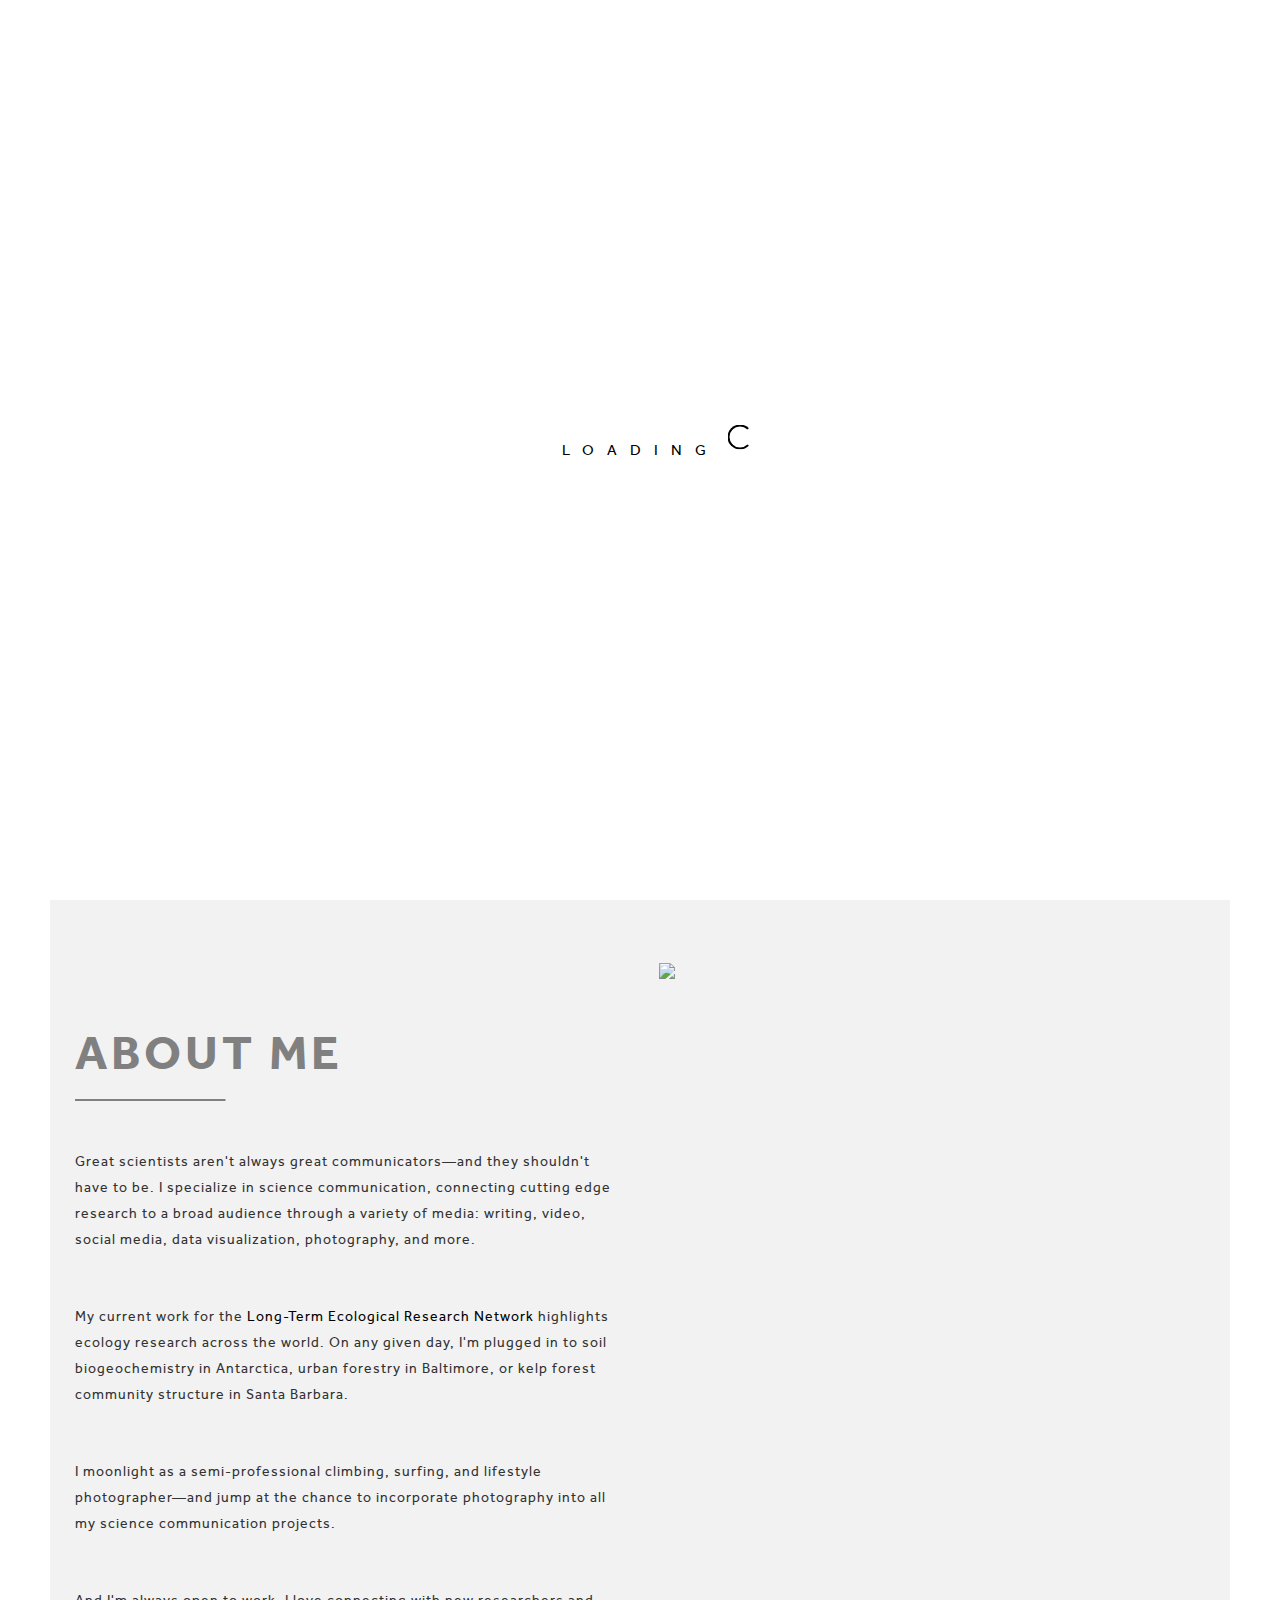
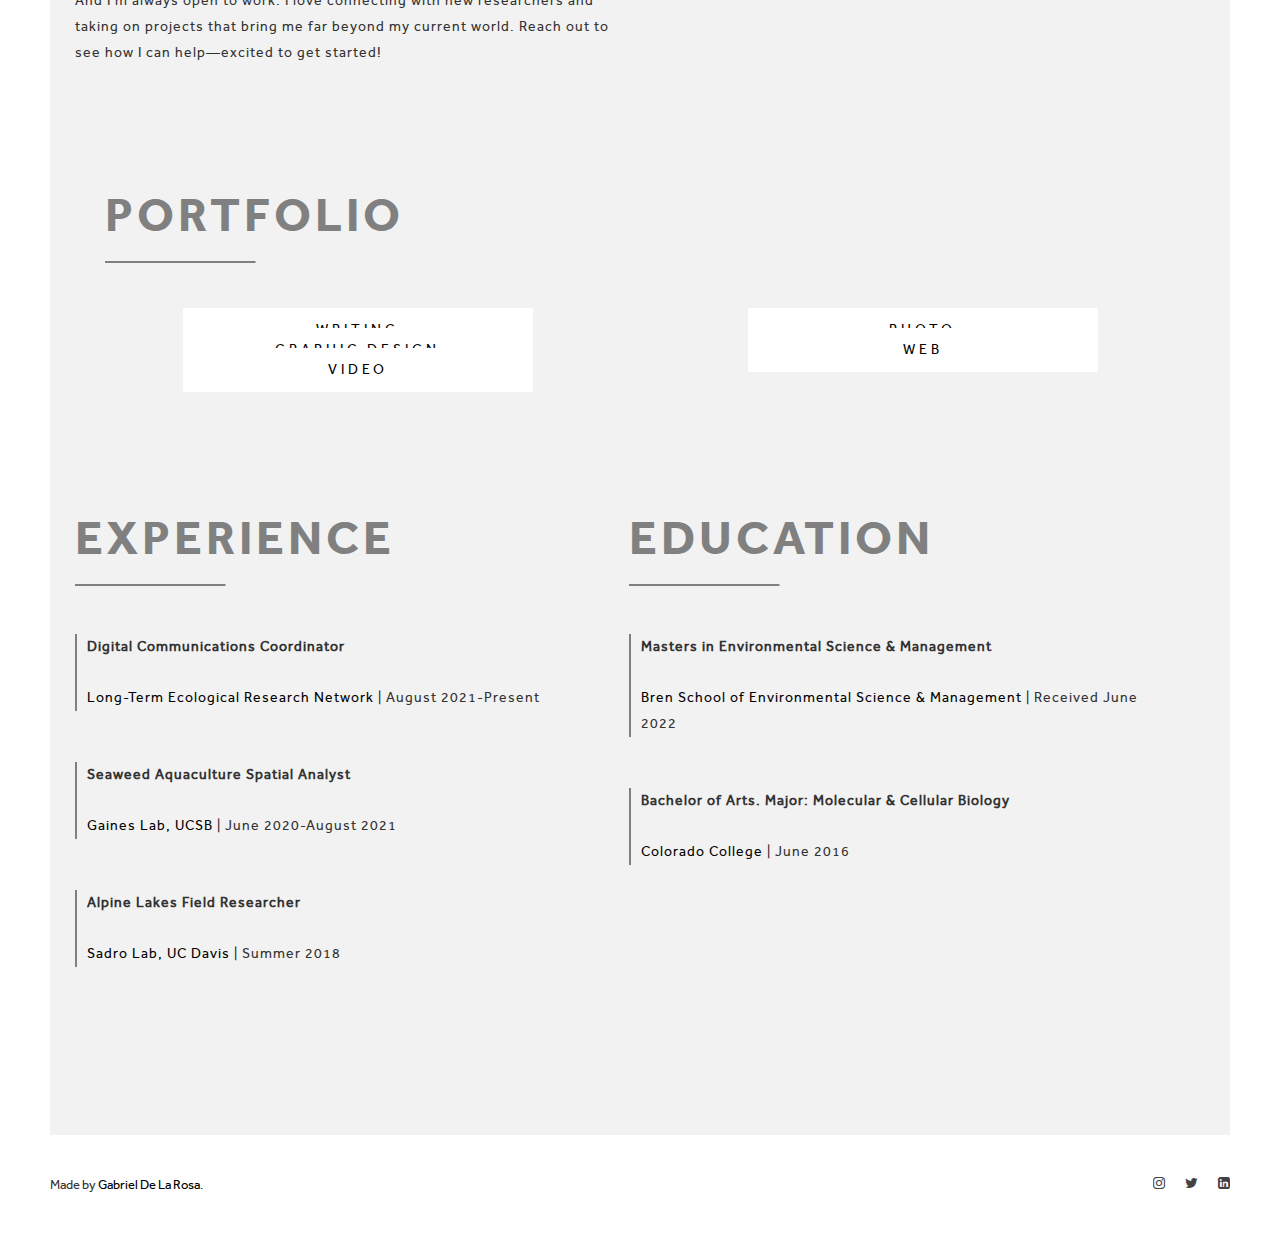
==== index.html @ 5a4bf33a "added new story" ====
<!DOCTYPE HTML>
<html lang="en-US">

<!-- Begin Head -->
<head>

    <meta charset="utf-8">
    <title>Gabriel De La Rosa</title>

    <!-- Begin Meta Tags -->
    <meta name="viewport" content="width=device-width, initial-scale=1, shrink-to-fit=no" />
    <meta name="description" content="Gabriel De La Rosa specializes in multimedia science communication, combining writing, photography, graphic design, and web design to tell compelling science stories."/>
    <meta name="keywords" content="Science Communication, Graphic Design, Science, Science Writing, Multimedia, Web Design, Photography, Video, Science Video"/>
    <meta name="author" content="Gabriel De La Rosa"/>
    <!-- End Meta Tags -->

    <link rel="icon" href="images/icon_dark.png" />

    <!-- Begin Stylesheets -->
    <link type="text/css" rel="stylesheet" href="css/reset.css">
    <link type="text/css" rel="stylesheet" href="includes/fontawesome/icons.css">
    <link type="text/css" rel="stylesheet" href="js/custom-scrollbar/custom-scrollbar.css">
    <link type="text/css" rel="stylesheet" href="js/magnific-popup/magnific-popup.css">
    <link type="text/css" rel="stylesheet" href="js/flexslider/flexslider.css">
    <link type="text/css" rel="stylesheet" href="js/kenburns/kenburns.css">
    <link type="text/css" rel="stylesheet" href="js/swiper/swiper.css">
    <link type="text/css" rel="stylesheet" href="css/styles.css">
    <link type="text/css" rel="stylesheet" href="css/light.css">
    <!-- End Stylesheets -->

</head>
<!-- End Head -->


<!-- Begin Body -->
<body>


    <!-- Begin Loader -->
    <div class="preloader">
        <p>LOADING</p>
        <span class="circle"></span>
    </div>
    <!-- End Loader -->

    <!-- Begin Header -->
    <header>

        <!-- Begin Logo -->
        <div class="logo">
            <a href="index.html">
                <img src="images/logo_dark.png" alt="">
            </a>
        </div>
        <!-- End Logo -->

        <!-- Begin Mobile Nav Icon -->
        <span class="menu-icon">
            <span></span>
            <span></span>
            <span></span>
        </span>
        <!-- End Mobile Nav Icon -->

        <!-- Begin Navigation -->
        <nav>
            <ul>

                <li>
                    <a href="index.html">Home</a>
                </li>

                <li>
                    <a href="#">Portfolio</a>

                    <ul>
                      <li><a href="writing.html">Writing</a></li>
                      <li><a href="http://photo.gabrieldelarosa.com" target="_blank">Photo</a></li>
                      <li><a href="graphic_design.html">Graphic Design</a></li>
                      <li><a href="web.html">Web</a></li>
                      <li><a href="video.html">Video</a></li>
                    </ul>
                </li>

                <li>
                    <a href="http://photo.gabrieldelarosa.com" target="_blank">Photo</a>
                </li>

                <li>
                    <a href="contact.html">Contact</a>
                </li>

            </ul>
        </nav>
        <!-- End Navigation -->

    </header>
    <!-- End Header -->

    <!-- Begin Main -->

    <!-- Hero Image -->
    <main class="page blog extra-padding" style="background-image: url(http://www.photo.gabrieldelarosa.com/images/me/me.jpg);
                                                  background-attachment: scroll;
                                                  background-size: cover;
                                                  background-repeat: no-repeat;
                                                  background-position: 60% 60%;

                                                  position: relative;
                                                  min-height: 70%;
                                                  height: 70%">

        <div style = "height: 50vh">
        </div>

        <div style="width: 100vw; padding-top:20px ; padding-bottom:5px; background-color: rgba(93, 0, 0, 0.92)">
          <div style="padding-left: 10%;">
            <h1 style="color: rgba(255, 253, 240, 1);"> Gabriel De La Rosa</h1>
            <h3 style="color: rgba(255, 253, 240, 1);"> Science Communication | Graphic Design | Community Engagement </h3>
          </div>
        </div>
    </main>

    <main class = "page blog extra-padding">

        <div class="inner-container">

            <div class = "row space" style="margin-bottom:5%">
              <div class="column three-fifth" style = "margin-top: 100px">

                  <h1 style="color: grey"> About Me </h1>
                  <svg height="50" style="display:block">
                    <rect x = "0" y = "0" width = "50%" height = "3%" style="
                               stroke: grey;
                               fill: grey"/>
                  </svg>

                  <p style="margin-top: 0px"> Great scientists aren't always great communicators—and they shouldn't have to be. I specialize in science communication, connecting cutting edge research to a broad audience through a variety of media: writing, video, social media, data visualization, photography, and more.</p>
                  <br>
                  <p>My current work for the <a href="lternet.edu">Long-Term Ecological Research Network</a> highlights ecology research across the world. On any given day, I'm plugged in to soil biogeochemistry in Antarctica, urban forestry in Baltimore, or kelp forest community structure in Santa Barbara.
                  </p>
                  <br>
                  <p>I moonlight as a semi-professional climbing, surfing, and lifestyle photographer—and jump at the chance to incorporate photography into all my science communication projects.
                  </p>
                  <br>
                  <p>And I'm always open to work. I love connecting with new researchers and taking on projects that bring me far beyond my current world. Reach out to see how I can help—excited to get started!
                  </p>

              </div>

              <div class="column two-fifth" style="padding: 30px">
                <img src = images/portrait.jpg>
              </div>
            </div>
          </div>

          <!-- Portfolio -->

          <div class="portfolio grid five-columns">

            <div class="inner-container">
              <div class = "row" style="margin-bottom:1%">
                <div class="column vertical-center" style = "width:60%; padding: 30px;
                                                           margin-top:">

                    <h1 style="color: grey"> Portfolio </h1>
                    <svg height="50" style="display:block">
                      <rect x = "0" y = "0" width = "50%" height = "3%" style="
                                 stroke: grey;
                                 fill: grey"/>
                    </svg>

                </div>
              </div>

              <div class="articles-wrapper">

                  <article>
                      <div class="article-wrapper">

                          <figure>
                              <img src="https://lternet.edu/wp-content/uploads/2022/08/DSC5240.jpg" alt="">
                          </figure>

                          <a href="writing.html" class="overlay">
                              <h2 class="title">Writing</h2>
                          </a>

                      </div>
                  </article>

                  <article>
                      <div class="article-wrapper">

                          <figure>
                              <img src="https://www.photo.gabrieldelarosa.com/images/above/above-3.jpg" alt="">
                          </figure>

                          <a href="http://photo.gabrieldelarosa.com" class="overlay">
                              <h2 class="title">Photo</h2>
                          </a>

                      </div>
                  </article>

                  <article>
                      <div class="article-wrapper">

                          <figure>
                              <img src="https://d33wubrfki0l68.cloudfront.net/cce6100ae475851b711cc1a83e191cff3328c831/a082e/images/logo_dark.png" alt="">
                          </figure>

                          <a href="graphic_design.html" class="overlay">
                              <h2 class="title">Graphic Design</h2>
                          </a>

                      </div>
                  </article>

                  <article>
                      <div class="article-wrapper">

                          <figure>
                              <img src="https://www.photo.gabrieldelarosa.com/images/between/between-18.jpg" alt="">
                          </figure>

                          <a href="web.html" class="overlay">
                              <h2 class="title">Web</h2>
                          </a>

                      </div>
                  </article>

                  <article>
                      <div class="article-wrapper">

                          <figure>
                              <img src="https://www.photo.gabrieldelarosa.com/images/below/below-9.jpg" alt="">
                          </figure>

                          <a href="video.html" class="overlay">
                              <h2 class="title">Video</h2>
                          </a>

                      </div>
                  </article>

                </div>

              </div>
            </div>

            <!-- Experience -->

            <div class="inner-container">

                <div class = "row space" style="margin-bottom:5%">
                  <div class="column one-half" style = "margin-top: 100px">

                      <h1 style="color: grey"> Experience </h1>
                      <svg height="50" style="display:block">
                        <rect x = "0" y = "0" width = "50%" height = "3%" style="
                                   stroke: grey;
                                   fill: grey"/>
                      </svg>

                <div>
                  <div style="border-left:2px solid; padding-left: 10px; border-color: grey">
                    <p><strong> Digital Communications Coordinator</strong></p>
                    <p> <a href="http://lternet.edu">Long-Term Ecological Research Network</a> | August 2021-Present </p>
                  </div>

                  <br>

                  <div style="border-left:2px solid; padding-left: 10px; border-color: grey">
                    <p><strong> Seaweed Aquaculture Spatial Analyst</strong></p>
                    <p> <a href = "https://gaineslabucsb.com/"> Gaines Lab, UCSB</a> | June 2020-August 2021 </p>
                  </div>

                  <br>

                  <div style="border-left:2px solid; padding-left: 10px; border-color: grey">

                    <p><strong> Alpine Lakes Field Researcher</strong></p>
                    <p> <a href="https://sadrolab.squarespace.com/">Sadro Lab, UC Davis</a> | Summer 2018 </p>
                  </div>
                </div>

                  </div>

                  <div class="column one-half" style = "margin-top: 100px">
                    <h1 style="color: grey"> Education </h1>
                    <svg height="50" style="display:block">
                      <rect x = "0" y = "0" width = "50%" height = "3%" style="
                                 stroke: grey;
                                 fill: grey">
                    </svg>

                    <div>
                      <div style="border-left:2px solid; padding-left: 10px; border-color: grey">
                        <p><strong> Masters in Environmental Science & Management</strong></p>
                        <p> <a href="http://bren.ucsb.edu">Bren School of Environmental Science & Management</a> | Received June 2022 </p>
                      </div>

                      <br>

                      <div style="border-left:2px solid; padding-left: 10px; border-color: grey">
                        <p><strong> Bachelor of Arts. Major: Molecular & Cellular Biology</strong></p>
                        <p> <a href = "https://coloradocollege.edu/"> Colorado College</a> | June 2016 </p>
                      </div>

                    </div>

                </div>
              </div>
          </div>

    </main>
    <!-- End Main -->

    <!-- Begin Footer -->
    <footer>

        <div class="copyrights">
            <p>Made by <a href="https://www.gabrieldelarosa.com" target="_blank">Gabriel De La Rosa</a>.</p>
        </div>

        <div class="social-links icons">
            <ul>
                <li><a href="http://www.instagram.com/gabedela/" class="icons-instagram"></a></li>
                <li><a href="https://twitter.com/gabe_de_la" class="icons-twitter"></a></li>
                <li><a href="https://www.linkedin.com/in/gabriel-de-la-rosa-64b473159/" class="icons-linkedin-square"></a></li>
            </ul>
        </div>

    </footer>
    <!-- End Footer -->


    <!-- Begin JavaScript -->
    <script src="js/jquery.js"></script>
    <script src="js/modernizr.js"></script>
    <script src="js/easing.js"></script>
    <script src="js/imagesloaded.js"></script>
    <script src="js/fitvids.js"></script>
    <script src="js/yt-player.js"></script>
    <script src="js/appear.js"></script>
    <script src="js/magnific-popup/magnific-popup.js"></script>
    <script src="js/custom-scrollbar/custom-scrollbar.js"></script>
    <script src="js/flexslider/flexslider.js"></script>
    <script src="js/kenburns/kenburns.js"></script>
    <script src="js/swiper/swiper.js"></script>
    <script src="js/isotope.js"></script>
    <script src="js/scripts.js"></script>
    <!-- End JavaScript -->


</body>
<!-- End Body -->

</html>
---- includes/fontawesome/icons.css ----
@font-face {
  font-family: 'fontawesome';
  src:  url('fontawesome.eot?7dh0fz');
  src:  url('fontawesome.eot?7dh0fz#iefix') format('embedded-opentype'),
    url('fontawesome.ttf?7dh0fz') format('truetype'),
    url('fontawesome.woff?7dh0fz') format('woff'),
    url('fontawesome.svg?7dh0fz#fontawesome') format('svg');
  font-weight: normal;
  font-style: normal;
}

[class^="icons-"], [class*=" icons-"] {
  /* use !important to prevent issues with browser extensions that change fonts */
  font-family: 'fontawesome' !important;
  speak: none;
  font-style: normal;
  font-weight: normal;
  font-variant: normal;
  text-transform: none;
  line-height: 1;

  /* Better Font Rendering =========== */
  -webkit-font-smoothing: antialiased;
  -moz-osx-font-smoothing: grayscale;
}

.icons-asterisk:before {
  content: "\f069";
}
.icons-plus:before {
  content: "\f067";
}
.icons-question:before {
  content: "\f128";
}
.icons-minus:before {
  content: "\f068";
}
.icons-glass:before {
  content: "\f000";
}
.icons-music:before {
  content: "\f001";
}
.icons-search:before {
  content: "\f002";
}
.icons-envelope-o:before {
  content: "\f003";
}
.icons-heart:before {
  content: "\f004";
}
.icons-star:before {
  content: "\f005";
}
.icons-star-o:before {
  content: "\f006";
}
.icons-user:before {
  content: "\f007";
}
.icons-film:before {
  content: "\f008";
}
.icons-th-large:before {
  content: "\f009";
}
.icons-th:before {
  content: "\f00a";
}
.icons-th-list:before {
  content: "\f00b";
}
.icons-check:before {
  content: "\f00c";
}
.icons-close:before {
  content: "\f00d";
}
.icons-remove:before {
  content: "\f00d";
}
.icons-times:before {
  content: "\f00d";
}
.icons-search-plus:before {
  content: "\f00e";
}
.icons-search-minus:before {
  content: "\f010";
}
.icons-power-off:before {
  content: "\f011";
}
.icons-signal:before {
  content: "\f012";
}
.icons-cog:before {
  content: "\f013";
}
.icons-gear:before {
  content: "\f013";
}
.icons-trash-o:before {
  content: "\f014";
}
.icons-home:before {
  content: "\f015";
}
.icons-file-o:before {
  content: "\f016";
}
.icons-clock-o:before {
  content: "\f017";
}
.icons-road:before {
  content: "\f018";
}
.icons-download:before {
  content: "\f019";
}
.icons-arrow-circle-o-down:before {
  content: "\f01a";
}
.icons-arrow-circle-o-up:before {
  content: "\f01b";
}
.icons-inbox:before {
  content: "\f01c";
}
.icons-play-circle-o:before {
  content: "\f01d";
}
.icons-repeat:before {
  content: "\f01e";
}
.icons-rotate-right:before {
  content: "\f01e";
}
.icons-refresh:before {
  content: "\f021";
}
.icons-list-alt:before {
  content: "\f022";
}
.icons-lock:before {
  content: "\f023";
}
.icons-flag:before {
  content: "\f024";
}
.icons-headphones:before {
  content: "\f025";
}
.icons-volume-off:before {
  content: "\f026";
}
.icons-volume-down:before {
  content: "\f027";
}
.icons-volume-up:before {
  content: "\f028";
}
.icons-qrcode:before {
  content: "\f029";
}
.icons-barcode:before {
  content: "\f02a";
}
.icons-tag:before {
  content: "\f02b";
}
.icons-tags:before {
  content: "\f02c";
}
.icons-book:before {
  content: "\f02d";
}
.icons-bookmark:before {
  content: "\f02e";
}
.icons-print:before {
  content: "\f02f";
}
.icons-camera:before {
  content: "\f030";
}
.icons-font:before {
  content: "\f031";
}
.icons-bold:before {
  content: "\f032";
}
.icons-italic:before {
  content: "\f033";
}
.icons-text-height:before {
  content: "\f034";
}
.icons-text-width:before {
  content: "\f035";
}
.icons-align-left:before {
  content: "\f036";
}
.icons-align-center:before {
  content: "\f037";
}
.icons-align-right:before {
  content: "\f038";
}
.icons-align-justify:before {
  content: "\f039";
}
.icons-list:before {
  content: "\f03a";
}
.icons-dedent:before {
  content: "\f03b";
}
.icons-outdent:before {
  content: "\f03b";
}
.icons-indent:before {
  content: "\f03c";
}
.icons-video-camera:before {
  content: "\f03d";
}
.icons-image:before {
  content: "\f03e";
}
.icons-photo:before {
  content: "\f03e";
}
.icons-picture-o:before {
  content: "\f03e";
}
.icons-pencil:before {
  content: "\f040";
}
.icons-map-marker:before {
  content: "\f041";
}
.icons-adjust:before {
  content: "\f042";
}
.icons-tint:before {
  content: "\f043";
}
.icons-edit:before {
  content: "\f044";
}
.icons-pencil-square-o:before {
  content: "\f044";
}
.icons-share-square-o:before {
  content: "\f045";
}
.icons-check-square-o:before {
  content: "\f046";
}
.icons-arrows:before {
  content: "\f047";
}
.icons-step-backward:before {
  content: "\f048";
}
.icons-fast-backward:before {
  content: "\f049";
}
.icons-backward:before {
  content: "\f04a";
}
.icons-play:before {
  content: "\f04b";
}
.icons-pause:before {
  content: "\f04c";
}
.icons-stop:before {
  content: "\f04d";
}
.icons-forward:before {
  content: "\f04e";
}
.icons-fast-forward:before {
  content: "\f050";
}
.icons-step-forward:before {
  content: "\f051";
}
.icons-eject:before {
  content: "\f052";
}
.icons-chevron-left:before {
  content: "\f053";
}
.icons-chevron-right:before {
  content: "\f054";
}
.icons-plus-circle:before {
  content: "\f055";
}
.icons-minus-circle:before {
  content: "\f056";
}
.icons-times-circle:before {
  content: "\f057";
}
.icons-check-circle:before {
  content: "\f058";
}
.icons-question-circle:before {
  content: "\f059";
}
.icons-info-circle:before {
  content: "\f05a";
}
.icons-crosshairs:before {
  content: "\f05b";
}
.icons-times-circle-o:before {
  content: "\f05c";
}
.icons-check-circle-o:before {
  content: "\f05d";
}
.icons-ban:before {
  content: "\f05e";
}
.icons-arrow-left:before {
  content: "\f060";
}
.icons-arrow-right:before {
  content: "\f061";
}
.icons-arrow-up:before {
  content: "\f062";
}
.icons-arrow-down:before {
  content: "\f063";
}
.icons-mail-forward:before {
  content: "\f064";
}
.icons-share:before {
  content: "\f064";
}
.icons-expand:before {
  content: "\f065";
}
.icons-compress:before {
  content: "\f066";
}
.icons-exclamation-circle:before {
  content: "\f06a";
}
.icons-gift:before {
  content: "\f06b";
}
.icons-leaf:before {
  content: "\f06c";
}
.icons-fire:before {
  content: "\f06d";
}
.icons-eye:before {
  content: "\f06e";
}
.icons-eye-slash:before {
  content: "\f070";
}
.icons-exclamation-triangle:before {
  content: "\f071";
}
.icons-warning:before {
  content: "\f071";
}
.icons-plane:before {
  content: "\f072";
}
.icons-calendar:before {
  content: "\f073";
}
.icons-random:before {
  content: "\f074";
}
.icons-comment:before {
  content: "\f075";
}
.icons-magnet:before {
  content: "\f076";
}
.icons-chevron-up:before {
  content: "\f077";
}
.icons-chevron-down:before {
  content: "\f078";
}
.icons-retweet:before {
  content: "\f079";
}
.icons-shopping-cart:before {
  content: "\f07a";
}
.icons-folder:before {
  content: "\f07b";
}
.icons-folder-open:before {
  content: "\f07c";
}
.icons-arrows-v:before {
  content: "\f07d";
}
.icons-arrows-h:before {
  content: "\f07e";
}
.icons-bar-chart:before {
  content: "\f080";
}
.icons-bar-chart-o:before {
  content: "\f080";
}
.icons-twitter-square:before {
  content: "\f081";
}
.icons-facebook-square:before {
  content: "\f082";
}
.icons-camera-retro:before {
  content: "\f083";
}
.icons-key:before {
  content: "\f084";
}
.icons-cogs:before {
  content: "\f085";
}
.icons-gears:before {
  content: "\f085";
}
.icons-comments:before {
  content: "\f086";
}
.icons-thumbs-o-up:before {
  content: "\f087";
}
.icons-thumbs-o-down:before {
  content: "\f088";
}
.icons-star-half:before {
  content: "\f089";
}
.icons-heart-o:before {
  content: "\f08a";
}
.icons-sign-out:before {
  content: "\f08b";
}
.icons-linkedin-square:before {
  content: "\f08c";
}
.icons-thumb-tack:before {
  content: "\f08d";
}
.icons-external-link:before {
  content: "\f08e";
}
.icons-sign-in:before {
  content: "\f090";
}
.icons-trophy:before {
  content: "\f091";
}
.icons-github-square:before {
  content: "\f092";
}
.icons-upload:before {
  content: "\f093";
}
.icons-lemon-o:before {
  content: "\f094";
}
.icons-phone:before {
  content: "\f095";
}
.icons-square-o:before {
  content: "\f096";
}
.icons-bookmark-o:before {
  content: "\f097";
}
.icons-phone-square:before {
  content: "\f098";
}
.icons-twitter:before {
  content: "\f099";
}
.icons-facebook:before {
  content: "\f09a";
}
.icons-facebook-f:before {
  content: "\f09a";
}
.icons-github:before {
  content: "\f09b";
}
.icons-unlock:before {
  content: "\f09c";
}
.icons-credit-card:before {
  content: "\f09d";
}
.icons-feed:before {
  content: "\f09e";
}
.icons-rss:before {
  content: "\f09e";
}
.icons-hdd-o:before {
  content: "\f0a0";
}
.icons-bullhorn:before {
  content: "\f0a1";
}
.icons-bell-o:before {
  content: "\f0a2";
}
.icons-certificate:before {
  content: "\f0a3";
}
.icons-hand-o-right:before {
  content: "\f0a4";
}
.icons-hand-o-left:before {
  content: "\f0a5";
}
.icons-hand-o-up:before {
  content: "\f0a6";
}
.icons-hand-o-down:before {
  content: "\f0a7";
}
.icons-arrow-circle-left:before {
  content: "\f0a8";
}
.icons-arrow-circle-right:before {
  content: "\f0a9";
}
.icons-arrow-circle-up:before {
  content: "\f0aa";
}
.icons-arrow-circle-down:before {
  content: "\f0ab";
}
.icons-globe:before {
  content: "\f0ac";
}
.icons-wrench:before {
  content: "\f0ad";
}
.icons-tasks:before {
  content: "\f0ae";
}
.icons-filter:before {
  content: "\f0b0";
}
.icons-briefcase:before {
  content: "\f0b1";
}
.icons-arrows-alt:before {
  content: "\f0b2";
}
.icons-group:before {
  content: "\f0c0";
}
.icons-users:before {
  content: "\f0c0";
}
.icons-chain:before {
  content: "\f0c1";
}
.icons-link:before {
  content: "\f0c1";
}
.icons-cloud:before {
  content: "\f0c2";
}
.icons-flask:before {
  content: "\f0c3";
}
.icons-cut:before {
  content: "\f0c4";
}
.icons-scissors:before {
  content: "\f0c4";
}
.icons-copy:before {
  content: "\f0c5";
}
.icons-files-o:before {
  content: "\f0c5";
}
.icons-paperclip:before {
  content: "\f0c6";
}
.icons-floppy-o:before {
  content: "\f0c7";
}
.icons-save:before {
  content: "\f0c7";
}
.icons-square:before {
  content: "\f0c8";
}
.icons-bars:before {
  content: "\f0c9";
}
.icons-navicon:before {
  content: "\f0c9";
}
.icons-reorder:before {
  content: "\f0c9";
}
.icons-list-ul:before {
  content: "\f0ca";
}
.icons-list-ol:before {
  content: "\f0cb";
}
.icons-strikethrough:before {
  content: "\f0cc";
}
.icons-underline:before {
  content: "\f0cd";
}
.icons-table:before {
  content: "\f0ce";
}
.icons-magic:before {
  content: "\f0d0";
}
.icons-truck:before {
  content: "\f0d1";
}
.icons-pinterest:before {
  content: "\f0d2";
}
.icons-pinterest-square:before {
  content: "\f0d3";
}
.icons-google-plus-square:before {
  content: "\f0d4";
}
.icons-google-plus:before {
  content: "\f0d5";
}
.icons-money:before {
  content: "\f0d6";
}
.icons-caret-down:before {
  content: "\f0d7";
}
.icons-caret-up:before {
  content: "\f0d8";
}
.icons-caret-left:before {
  content: "\f0d9";
}
.icons-caret-right:before {
  content: "\f0da";
}
.icons-columns:before {
  content: "\f0db";
}
.icons-sort:before {
  content: "\f0dc";
}
.icons-unsorted:before {
  content: "\f0dc";
}
.icons-sort-desc:before {
  content: "\f0dd";
}
.icons-sort-down:before {
  content: "\f0dd";
}
.icons-sort-asc:before {
  content: "\f0de";
}
.icons-sort-up:before {
  content: "\f0de";
}
.icons-envelope:before {
  content: "\f0e0";
}
.icons-linkedin:before {
  content: "\f0e1";
}
.icons-rotate-left:before {
  content: "\f0e2";
}
.icons-undo:before {
  content: "\f0e2";
}
.icons-gavel:before {
  content: "\f0e3";
}
.icons-legal:before {
  content: "\f0e3";
}
.icons-dashboard:before {
  content: "\f0e4";
}
.icons-tachometer:before {
  content: "\f0e4";
}
.icons-comment-o:before {
  content: "\f0e5";
}
.icons-comments-o:before {
  content: "\f0e6";
}
.icons-bolt:before {
  content: "\f0e7";
}
.icons-flash:before {
  content: "\f0e7";
}
.icons-sitemap:before {
  content: "\f0e8";
}
.icons-umbrella:before {
  content: "\f0e9";
}
.icons-clipboard:before {
  content: "\f0ea";
}
.icons-paste:before {
  content: "\f0ea";
}
.icons-lightbulb-o:before {
  content: "\f0eb";
}
.icons-exchange:before {
  content: "\f0ec";
}
.icons-cloud-download:before {
  content: "\f0ed";
}
.icons-cloud-upload:before {
  content: "\f0ee";
}
.icons-user-md:before {
  content: "\f0f0";
}
.icons-stethoscope:before {
  content: "\f0f1";
}
.icons-suitcase:before {
  content: "\f0f2";
}
.icons-bell:before {
  content: "\f0f3";
}
.icons-coffee:before {
  content: "\f0f4";
}
.icons-cutlery:before {
  content: "\f0f5";
}
.icons-file-text-o:before {
  content: "\f0f6";
}
.icons-building-o:before {
  content: "\f0f7";
}
.icons-hospital-o:before {
  content: "\f0f8";
}
.icons-ambulance:before {
  content: "\f0f9";
}
.icons-medkit:before {
  content: "\f0fa";
}
.icons-fighter-jet:before {
  content: "\f0fb";
}
.icons-beer:before {
  content: "\f0fc";
}
.icons-h-square:before {
  content: "\f0fd";
}
.icons-plus-square:before {
  content: "\f0fe";
}
.icons-angle-double-left:before {
  content: "\f100";
}
.icons-angle-double-right:before {
  content: "\f101";
}
.icons-angle-double-up:before {
  content: "\f102";
}
.icons-angle-double-down:before {
  content: "\f103";
}
.icons-angle-left:before {
  content: "\f104";
}
.icons-angle-right:before {
  content: "\f105";
}
.icons-angle-up:before {
  content: "\f106";
}
.icons-angle-down:before {
  content: "\f107";
}
.icons-desktop:before {
  content: "\f108";
}
.icons-laptop:before {
  content: "\f109";
}
.icons-tablet:before {
  content: "\f10a";
}
.icons-mobile:before {
  content: "\f10b";
}
.icons-mobile-phone:before {
  content: "\f10b";
}
.icons-circle-o:before {
  content: "\f10c";
}
.icons-quote-left:before {
  content: "\f10d";
}
.icons-quote-right:before {
  content: "\f10e";
}
.icons-spinner:before {
  content: "\f110";
}
.icons-circle:before {
  content: "\f111";
}
.icons-mail-reply:before {
  content: "\f112";
}
.icons-reply:before {
  content: "\f112";
}
.icons-github-alt:before {
  content: "\f113";
}
.icons-folder-o:before {
  content: "\f114";
}
.icons-folder-open-o:before {
  content: "\f115";
}
.icons-smile-o:before {
  content: "\f118";
}
.icons-frown-o:before {
  content: "\f119";
}
.icons-meh-o:before {
  content: "\f11a";
}
.icons-gamepad:before {
  content: "\f11b";
}
.icons-keyboard-o:before {
  content: "\f11c";
}
.icons-flag-o:before {
  content: "\f11d";
}
.icons-flag-checkered:before {
  content: "\f11e";
}
.icons-terminal:before {
  content: "\f120";
}
.icons-code:before {
  content: "\f121";
}
.icons-mail-reply-all:before {
  content: "\f122";
}
.icons-reply-all:before {
  content: "\f122";
}
.icons-star-half-empty:before {
  content: "\f123";
}
.icons-star-half-full:before {
  content: "\f123";
}
.icons-star-half-o:before {
  content: "\f123";
}
.icons-location-arrow:before {
  content: "\f124";
}
.icons-crop:before {
  content: "\f125";
}
.icons-code-fork:before {
  content: "\f126";
}
.icons-chain-broken:before {
  content: "\f127";
}
.icons-unlink:before {
  content: "\f127";
}
.icons-info:before {
  content: "\f129";
}
.icons-exclamation:before {
  content: "\f12a";
}
.icons-superscript:before {
  content: "\f12b";
}
.icons-subscript:before {
  content: "\f12c";
}
.icons-eraser:before {
  content: "\f12d";
}
.icons-puzzle-piece:before {
  content: "\f12e";
}
.icons-microphone:before {
  content: "\f130";
}
.icons-microphone-slash:before {
  content: "\f131";
}
.icons-shield:before {
  content: "\f132";
}
.icons-calendar-o:before {
  content: "\f133";
}
.icons-fire-extinguisher:before {
  content: "\f134";
}
.icons-rocket:before {
  content: "\f135";
}
.icons-maxcdn:before {
  content: "\f136";
}
.icons-chevron-circle-left:before {
  content: "\f137";
}
.icons-chevron-circle-right:before {
  content: "\f138";
}
.icons-chevron-circle-up:before {
  content: "\f139";
}
.icons-chevron-circle-down:before {
  content: "\f13a";
}
.icons-html5:before {
  content: "\f13b";
}
.icons-css3:before {
  content: "\f13c";
}
.icons-anchor:before {
  content: "\f13d";
}
.icons-unlock-alt:before {
  content: "\f13e";
}
.icons-bullseye:before {
  content: "\f140";
}
.icons-ellipsis-h:before {
  content: "\f141";
}
.icons-ellipsis-v:before {
  content: "\f142";
}
.icons-rss-square:before {
  content: "\f143";
}
.icons-play-circle:before {
  content: "\f144";
}
.icons-ticket:before {
  content: "\f145";
}
.icons-minus-square:before {
  content: "\f146";
}
.icons-minus-square-o:before {
  content: "\f147";
}
.icons-level-up:before {
  content: "\f148";
}
.icons-level-down:before {
  content: "\f149";
}
.icons-check-square:before {
  content: "\f14a";
}
.icons-pencil-square:before {
  content: "\f14b";
}
.icons-external-link-square:before {
  content: "\f14c";
}
.icons-share-square:before {
  content: "\f14d";
}
.icons-compass:before {
  content: "\f14e";
}
.icons-caret-square-o-down:before {
  content: "\f150";
}
.icons-toggle-down:before {
  content: "\f150";
}
.icons-caret-square-o-up:before {
  content: "\f151";
}
.icons-toggle-up:before {
  content: "\f151";
}
.icons-caret-square-o-right:before {
  content: "\f152";
}
.icons-toggle-right:before {
  content: "\f152";
}
.icons-eur:before {
  content: "\f153";
}
.icons-euro:before {
  content: "\f153";
}
.icons-gbp:before {
  content: "\f154";
}
.icons-dollar:before {
  content: "\f155";
}
.icons-usd:before {
  content: "\f155";
}
.icons-inr:before {
  content: "\f156";
}
.icons-rupee:before {
  content: "\f156";
}
.icons-cny:before {
  content: "\f157";
}
.icons-jpy:before {
  content: "\f157";
}
.icons-rmb:before {
  content: "\f157";
}
.icons-yen:before {
  content: "\f157";
}
.icons-rouble:before {
  content: "\f158";
}
.icons-rub:before {
  content: "\f158";
}
.icons-ruble:before {
  content: "\f158";
}
.icons-krw:before {
  content: "\f159";
}
.icons-won:before {
  content: "\f159";
}
.icons-bitcoin:before {
  content: "\f15a";
}
.icons-btc:before {
  content: "\f15a";
}
.icons-file:before {
  content: "\f15b";
}
.icons-file-text:before {
  content: "\f15c";
}
.icons-sort-alpha-asc:before {
  content: "\f15d";
}
.icons-sort-alpha-desc:before {
  content: "\f15e";
}
.icons-sort-amount-asc:before {
  content: "\f160";
}
.icons-sort-amount-desc:before {
  content: "\f161";
}
.icons-sort-numeric-asc:before {
  content: "\f162";
}
.icons-sort-numeric-desc:before {
  content: "\f163";
}
.icons-thumbs-up:before {
  content: "\f164";
}
.icons-thumbs-down:before {
  content: "\f165";
}
.icons-youtube-square:before {
  content: "\f166";
}
.icons-youtube:before {
  content: "\f167";
}
.icons-xing:before {
  content: "\f168";
}
.icons-xing-square:before {
  content: "\f169";
}
.icons-youtube-play:before {
  content: "\f16a";
}
.icons-dropbox:before {
  content: "\f16b";
}
.icons-stack-overflow:before {
  content: "\f16c";
}
.icons-instagram:before {
  content: "\f16d";
}
.icons-flickr:before {
  content: "\f16e";
}
.icons-adn:before {
  content: "\f170";
}
.icons-bitbucket:before {
  content: "\f171";
}
.icons-bitbucket-square:before {
  content: "\f172";
}
.icons-tumblr:before {
  content: "\f173";
}
.icons-tumblr-square:before {
  content: "\f174";
}
.icons-long-arrow-down:before {
  content: "\f175";
}
.icons-long-arrow-up:before {
  content: "\f176";
}
.icons-long-arrow-left:before {
  content: "\f177";
}
.icons-long-arrow-right:before {
  content: "\f178";
}
.icons-apple:before {
  content: "\f179";
}
.icons-windows:before {
  content: "\f17a";
}
.icons-android:before {
  content: "\f17b";
}
.icons-linux:before {
  content: "\f17c";
}
.icons-dribbble:before {
  content: "\f17d";
}
.icons-skype:before {
  content: "\f17e";
}
.icons-foursquare:before {
  content: "\f180";
}
.icons-trello:before {
  content: "\f181";
}
.icons-female:before {
  content: "\f182";
}
.icons-male:before {
  content: "\f183";
}
.icons-gittip:before {
  content: "\f184";
}
.icons-gratipay:before {
  content: "\f184";
}
.icons-sun-o:before {
  content: "\f185";
}
.icons-moon-o:before {
  content: "\f186";
}
.icons-archive:before {
  content: "\f187";
}
.icons-bug:before {
  content: "\f188";
}
.icons-vk:before {
  content: "\f189";
}
.icons-weibo:before {
  content: "\f18a";
}
.icons-renren:before {
  content: "\f18b";
}
.icons-pagelines:before {
  content: "\f18c";
}
.icons-stack-exchange:before {
  content: "\f18d";
}
.icons-arrow-circle-o-right:before {
  content: "\f18e";
}
.icons-arrow-circle-o-left:before {
  content: "\f190";
}
.icons-caret-square-o-left:before {
  content: "\f191";
}
.icons-toggle-left:before {
  content: "\f191";
}
.icons-dot-circle-o:before {
  content: "\f192";
}
.icons-wheelchair:before {
  content: "\f193";
}
.icons-vimeo-square:before {
  content: "\f194";
}
.icons-try:before {
  content: "\f195";
}
.icons-turkish-lira:before {
  content: "\f195";
}
.icons-plus-square-o:before {
  content: "\f196";
}
.icons-space-shuttle:before {
  content: "\f197";
}
.icons-slack:before {
  content: "\f198";
}
.icons-envelope-square:before {
  content: "\f199";
}
.icons-wordpress:before {
  content: "\f19a";
}
.icons-openid:before {
  content: "\f19b";
}
.icons-bank:before {
  content: "\f19c";
}
.icons-institution:before {
  content: "\f19c";
}
.icons-university:before {
  content: "\f19c";
}
.icons-graduation-cap:before {
  content: "\f19d";
}
.icons-mortar-board:before {
  content: "\f19d";
}
.icons-yahoo:before {
  content: "\f19e";
}
.icons-google:before {
  content: "\f1a0";
}
.icons-reddit:before {
  content: "\f1a1";
}
.icons-reddit-square:before {
  content: "\f1a2";
}
.icons-stumbleupon-circle:before {
  content: "\f1a3";
}
.icons-stumbleupon:before {
  content: "\f1a4";
}
.icons-delicious:before {
  content: "\f1a5";
}
.icons-digg:before {
  content: "\f1a6";
}
.icons-pied-piper-pp:before {
  content: "\f1a7";
}
.icons-pied-piper-alt:before {
  content: "\f1a8";
}
.icons-drupal:before {
  content: "\f1a9";
}
.icons-joomla:before {
  content: "\f1aa";
}
.icons-language:before {
  content: "\f1ab";
}
.icons-fax:before {
  content: "\f1ac";
}
.icons-building:before {
  content: "\f1ad";
}
.icons-child:before {
  content: "\f1ae";
}
.icons-paw:before {
  content: "\f1b0";
}
.icons-spoon:before {
  content: "\f1b1";
}
.icons-cube:before {
  content: "\f1b2";
}
.icons-cubes:before {
  content: "\f1b3";
}
.icons-behance:before {
  content: "\f1b4";
}
.icons-behance-square:before {
  content: "\f1b5";
}
.icons-steam:before {
  content: "\f1b6";
}
.icons-steam-square:before {
  content: "\f1b7";
}
.icons-recycle:before {
  content: "\f1b8";
}
.icons-automobile:before {
  content: "\f1b9";
}
.icons-car:before {
  content: "\f1b9";
}
.icons-cab:before {
  content: "\f1ba";
}
.icons-taxi:before {
  content: "\f1ba";
}
.icons-tree:before {
  content: "\f1bb";
}
.icons-spotify:before {
  content: "\f1bc";
}
.icons-deviantart:before {
  content: "\f1bd";
}
.icons-soundcloud:before {
  content: "\f1be";
}
.icons-database:before {
  content: "\f1c0";
}
.icons-file-pdf-o:before {
  content: "\f1c1";
}
.icons-file-word-o:before {
  content: "\f1c2";
}
.icons-file-excel-o:before {
  content: "\f1c3";
}
.icons-file-powerpoint-o:before {
  content: "\f1c4";
}
.icons-file-image-o:before {
  content: "\f1c5";
}
.icons-file-photo-o:before {
  content: "\f1c5";
}
.icons-file-picture-o:before {
  content: "\f1c5";
}
.icons-file-archive-o:before {
  content: "\f1c6";
}
.icons-file-zip-o:before {
  content: "\f1c6";
}
.icons-file-audio-o:before {
  content: "\f1c7";
}
.icons-file-sound-o:before {
  content: "\f1c7";
}
.icons-file-movie-o:before {
  content: "\f1c8";
}
.icons-file-video-o:before {
  content: "\f1c8";
}
.icons-file-code-o:before {
  content: "\f1c9";
}
.icons-vine:before {
  content: "\f1ca";
}
.icons-codepen:before {
  content: "\f1cb";
}
.icons-jsfiddle:before {
  content: "\f1cc";
}
.icons-life-bouy:before {
  content: "\f1cd";
}
.icons-life-buoy:before {
  content: "\f1cd";
}
.icons-life-ring:before {
  content: "\f1cd";
}
.icons-life-saver:before {
  content: "\f1cd";
}
.icons-support:before {
  content: "\f1cd";
}
.icons-circle-o-notch:before {
  content: "\f1ce";
}
.icons-ra:before {
  content: "\f1d0";
}
.icons-rebel:before {
  content: "\f1d0";
}
.icons-resistance:before {
  content: "\f1d0";
}
.icons-empire:before {
  content: "\f1d1";
}
.icons-ge:before {
  content: "\f1d1";
}
.icons-git-square:before {
  content: "\f1d2";
}
.icons-git:before {
  content: "\f1d3";
}
.icons-hacker-news:before {
  content: "\f1d4";
}
.icons-y-combinator-square:before {
  content: "\f1d4";
}
.icons-yc-square:before {
  content: "\f1d4";
}
.icons-tencent-weibo:before {
  content: "\f1d5";
}
.icons-qq:before {
  content: "\f1d6";
}
.icons-wechat:before {
  content: "\f1d7";
}
.icons-weixin:before {
  content: "\f1d7";
}
.icons-paper-plane:before {
  content: "\f1d8";
}
.icons-send:before {
  content: "\f1d8";
}
.icons-paper-plane-o:before {
  content: "\f1d9";
}
.icons-send-o:before {
  content: "\f1d9";
}
.icons-history:before {
  content: "\f1da";
}
.icons-circle-thin:before {
  content: "\f1db";
}
.icons-header:before {
  content: "\f1dc";
}
.icons-paragraph:before {
  content: "\f1dd";
}
.icons-sliders:before {
  content: "\f1de";
}
.icons-share-alt:before {
  content: "\f1e0";
}
.icons-share-alt-square:before {
  content: "\f1e1";
}
.icons-bomb:before {
  content: "\f1e2";
}
.icons-futbol-o:before {
  content: "\f1e3";
}
.icons-soccer-ball-o:before {
  content: "\f1e3";
}
.icons-tty:before {
  content: "\f1e4";
}
.icons-binoculars:before {
  content: "\f1e5";
}
.icons-plug:before {
  content: "\f1e6";
}
.icons-slideshare:before {
  content: "\f1e7";
}
.icons-twitch:before {
  content: "\f1e8";
}
.icons-yelp:before {
  content: "\f1e9";
}
.icons-newspaper-o:before {
  content: "\f1ea";
}
.icons-wifi:before {
  content: "\f1eb";
}
.icons-calculator:before {
  content: "\f1ec";
}
.icons-paypal:before {
  content: "\f1ed";
}
.icons-google-wallet:before {
  content: "\f1ee";
}
.icons-cc-visa:before {
  content: "\f1f0";
}
.icons-cc-mastercard:before {
  content: "\f1f1";
}
.icons-cc-discover:before {
  content: "\f1f2";
}
.icons-cc-amex:before {
  content: "\f1f3";
}
.icons-cc-paypal:before {
  content: "\f1f4";
}
.icons-cc-stripe:before {
  content: "\f1f5";
}
.icons-bell-slash:before {
  content: "\f1f6";
}
.icons-bell-slash-o:before {
  content: "\f1f7";
}
.icons-trash:before {
  content: "\f1f8";
}
.icons-copyright:before {
  content: "\f1f9";
}
.icons-at:before {
  content: "\f1fa";
}
.icons-eyedropper:before {
  content: "\f1fb";
}
.icons-paint-brush:before {
  content: "\f1fc";
}
.icons-birthday-cake:before {
  content: "\f1fd";
}
.icons-area-chart:before {
  content: "\f1fe";
}
.icons-pie-chart:before {
  content: "\f200";
}
.icons-line-chart:before {
  content: "\f201";
}
.icons-lastfm:before {
  content: "\f202";
}
.icons-lastfm-square:before {
  content: "\f203";
}
.icons-toggle-off:before {
  content: "\f204";
}
.icons-toggle-on:before {
  content: "\f205";
}
.icons-bicycle:before {
  content: "\f206";
}
.icons-bus:before {
  content: "\f207";
}
.icons-ioxhost:before {
  content: "\f208";
}
.icons-angellist:before {
  content: "\f209";
}
.icons-cc:before {
  content: "\f20a";
}
.icons-ils:before {
  content: "\f20b";
}
.icons-shekel:before {
  content: "\f20b";
}
.icons-sheqel:before {
  content: "\f20b";
}
.icons-meanpath:before {
  content: "\f20c";
}
.icons-buysellads:before {
  content: "\f20d";
}
.icons-connectdevelop:before {
  content: "\f20e";
}
.icons-dashcube:before {
  content: "\f210";
}
.icons-forumbee:before {
  content: "\f211";
}
.icons-leanpub:before {
  content: "\f212";
}
.icons-sellsy:before {
  content: "\f213";
}
.icons-shirtsinbulk:before {
  content: "\f214";
}
.icons-simplybuilt:before {
  content: "\f215";
}
.icons-skyatlas:before {
  content: "\f216";
}
.icons-cart-plus:before {
  content: "\f217";
}
.icons-cart-arrow-down:before {
  content: "\f218";
}
.icons-diamond:before {
  content: "\f219";
}
.icons-ship:before {
  content: "\f21a";
}
.icons-user-secret:before {
  content: "\f21b";
}
.icons-motorcycle:before {
  content: "\f21c";
}
.icons-street-view:before {
  content: "\f21d";
}
.icons-heartbeat:before {
  content: "\f21e";
}
.icons-venus:before {
  content: "\f221";
}
.icons-mars:before {
  content: "\f222";
}
.icons-mercury:before {
  content: "\f223";
}
.icons-intersex:before {
  content: "\f224";
}
.icons-transgender:before {
  content: "\f224";
}
.icons-transgender-alt:before {
  content: "\f225";
}
.icons-venus-double:before {
  content: "\f226";
}
.icons-mars-double:before {
  content: "\f227";
}
.icons-venus-mars:before {
  content: "\f228";
}
.icons-mars-stroke:before {
  content: "\f229";
}
.icons-mars-stroke-v:before {
  content: "\f22a";
}
.icons-mars-stroke-h:before {
  content: "\f22b";
}
.icons-neuter:before {
  content: "\f22c";
}
.icons-genderless:before {
  content: "\f22d";
}
.icons-facebook-official:before {
  content: "\f230";
}
.icons-pinterest-p:before {
  content: "\f231";
}
.icons-whatsapp:before {
  content: "\f232";
}
.icons-server:before {
  content: "\f233";
}
.icons-user-plus:before {
  content: "\f234";
}
.icons-user-times:before {
  content: "\f235";
}
.icons-bed:before {
  content: "\f236";
}
.icons-hotel:before {
  content: "\f236";
}
.icons-viacoin:before {
  content: "\f237";
}
.icons-train:before {
  content: "\f238";
}
.icons-subway:before {
  content: "\f239";
}
.icons-medium:before {
  content: "\f23a";
}
.icons-y-combinator:before {
  content: "\f23b";
}
.icons-yc:before {
  content: "\f23b";
}
.icons-optin-monster:before {
  content: "\f23c";
}
.icons-opencart:before {
  content: "\f23d";
}
.icons-expeditedssl:before {
  content: "\f23e";
}
.icons-battery:before {
  content: "\f240";
}
.icons-battery-4:before {
  content: "\f240";
}
.icons-battery-full:before {
  content: "\f240";
}
.icons-battery-3:before {
  content: "\f241";
}
.icons-battery-three-quarters:before {
  content: "\f241";
}
.icons-battery-2:before {
  content: "\f242";
}
.icons-battery-half:before {
  content: "\f242";
}
.icons-battery-1:before {
  content: "\f243";
}
.icons-battery-quarter:before {
  content: "\f243";
}
.icons-battery-0:before {
  content: "\f244";
}
.icons-battery-empty:before {
  content: "\f244";
}
.icons-mouse-pointer:before {
  content: "\f245";
}
.icons-i-cursor:before {
  content: "\f246";
}
.icons-object-group:before {
  content: "\f247";
}
.icons-object-ungroup:before {
  content: "\f248";
}
.icons-sticky-note:before {
  content: "\f249";
}
.icons-sticky-note-o:before {
  content: "\f24a";
}
.icons-cc-jcb:before {
  content: "\f24b";
}
.icons-cc-diners-club:before {
  content: "\f24c";
}
.icons-clone:before {
  content: "\f24d";
}
.icons-balance-scale:before {
  content: "\f24e";
}
.icons-hourglass-o:before {
  content: "\f250";
}
.icons-hourglass-1:before {
  content: "\f251";
}
.icons-hourglass-start:before {
  content: "\f251";
}
.icons-hourglass-2:before {
  content: "\f252";
}
.icons-hourglass-half:before {
  content: "\f252";
}
.icons-hourglass-3:before {
  content: "\f253";
}
.icons-hourglass-end:before {
  content: "\f253";
}
.icons-hourglass:before {
  content: "\f254";
}
.icons-hand-grab-o:before {
  content: "\f255";
}
.icons-hand-rock-o:before {
  content: "\f255";
}
.icons-hand-paper-o:before {
  content: "\f256";
}
.icons-hand-stop-o:before {
  content: "\f256";
}
.icons-hand-scissors-o:before {
  content: "\f257";
}
.icons-hand-lizard-o:before {
  content: "\f258";
}
.icons-hand-spock-o:before {
  content: "\f259";
}
.icons-hand-pointer-o:before {
  content: "\f25a";
}
.icons-hand-peace-o:before {
  content: "\f25b";
}
.icons-trademark:before {
  content: "\f25c";
}
.icons-registered:before {
  content: "\f25d";
}
.icons-creative-commons:before {
  content: "\f25e";
}
.icons-gg:before {
  content: "\f260";
}
.icons-gg-circle:before {
  content: "\f261";
}
.icons-tripadvisor:before {
  content: "\f262";
}
.icons-odnoklassniki:before {
  content: "\f263";
}
.icons-odnoklassniki-square:before {
  content: "\f264";
}
.icons-get-pocket:before {
  content: "\f265";
}
.icons-wikipedia-w:before {
  content: "\f266";
}
.icons-safari:before {
  content: "\f267";
}
.icons-chrome:before {
  content: "\f268";
}
.icons-firefox:before {
  content: "\f269";
}
.icons-opera:before {
  content: "\f26a";
}
.icons-internet-explorer:before {
  content: "\f26b";
}
.icons-television:before {
  content: "\f26c";
}
.icons-tv:before {
  content: "\f26c";
}
.icons-contao:before {
  content: "\f26d";
}
.icons-500px:before {
  content: "\f26e";
}
.icons-amazon:before {
  content: "\f270";
}
.icons-calendar-plus-o:before {
  content: "\f271";
}
.icons-calendar-minus-o:before {
  content: "\f272";
}
.icons-calendar-times-o:before {
  content: "\f273";
}
.icons-calendar-check-o:before {
  content: "\f274";
}
.icons-industry:before {
  content: "\f275";
}
.icons-map-pin:before {
  content: "\f276";
}
.icons-map-signs:before {
  content: "\f277";
}
.icons-map-o:before {
  content: "\f278";
}
.icons-map:before {
  content: "\f279";
}
.icons-commenting:before {
  content: "\f27a";
}
.icons-commenting-o:before {
  content: "\f27b";
}
.icons-houzz:before {
  content: "\f27c";
}
.icons-vimeo:before {
  content: "\f27d";
}
.icons-black-tie:before {
  content: "\f27e";
}
.icons-fonticons:before {
  content: "\f280";
}
.icons-reddit-alien:before {
  content: "\f281";
}
.icons-edge:before {
  content: "\f282";
}
.icons-credit-card-alt:before {
  content: "\f283";
}
.icons-codiepie:before {
  content: "\f284";
}
.icons-modx:before {
  content: "\f285";
}
.icons-fort-awesome:before {
  content: "\f286";
}
.icons-usb:before {
  content: "\f287";
}
.icons-product-hunt:before {
  content: "\f288";
}
.icons-mixcloud:before {
  content: "\f289";
}
.icons-scribd:before {
  content: "\f28a";
}
.icons-pause-circle:before {
  content: "\f28b";
}
.icons-pause-circle-o:before {
  content: "\f28c";
}
.icons-stop-circle:before {
  content: "\f28d";
}
.icons-stop-circle-o:before {
  content: "\f28e";
}
.icons-shopping-bag:before {
  content: "\f290";
}
.icons-shopping-basket:before {
  content: "\f291";
}
.icons-hashtag:before {
  content: "\f292";
}
.icons-bluetooth:before {
  content: "\f293";
}
.icons-bluetooth-b:before {
  content: "\f294";
}
.icons-percent:before {
  content: "\f295";
}
.icons-gitlab:before {
  content: "\f296";
}
.icons-wpbeginner:before {
  content: "\f297";
}
.icons-wpforms:before {
  content: "\f298";
}
.icons-envira:before {
  content: "\f299";
}
.icons-universal-access:before {
  content: "\f29a";
}
.icons-wheelchair-alt:before {
  content: "\f29b";
}
.icons-question-circle-o:before {
  content: "\f29c";
}
.icons-blind:before {
  content: "\f29d";
}
.icons-audio-description:before {
  content: "\f29e";
}
.icons-volume-control-phone:before {
  content: "\f2a0";
}
.icons-braille:before {
  content: "\f2a1";
}
.icons-assistive-listening-systems:before {
  content: "\f2a2";
}
.icons-american-sign-language-interpreting:before {
  content: "\f2a3";
}
.icons-asl-interpreting:before {
  content: "\f2a3";
}
.icons-deaf:before {
  content: "\f2a4";
}
.icons-deafness:before {
  content: "\f2a4";
}
.icons-hard-of-hearing:before {
  content: "\f2a4";
}
.icons-glide:before {
  content: "\f2a5";
}
.icons-glide-g:before {
  content: "\f2a6";
}
.icons-sign-language:before {
  content: "\f2a7";
}
.icons-signing:before {
  content: "\f2a7";
}
.icons-low-vision:before {
  content: "\f2a8";
}
.icons-viadeo:before {
  content: "\f2a9";
}
.icons-viadeo-square:before {
  content: "\f2aa";
}
.icons-snapchat:before {
  content: "\f2ab";
}
.icons-snapchat-ghost:before {
  content: "\f2ac";
}
.icons-snapchat-square:before {
  content: "\f2ad";
}
.icons-pied-piper:before {
  content: "\f2ae";
}
.icons-first-order:before {
  content: "\f2b0";
}
.icons-yoast:before {
  content: "\f2b1";
}
.icons-themeisle:before {
  content: "\f2b2";
}
.icons-google-plus-circle:before {
  content: "\f2b3";
}
.icons-google-plus-official:before {
  content: "\f2b3";
}
.icons-fa:before {
  content: "\f2b4";
}
.icons-font-awesome:before {
  content: "\f2b4";
}
.icons-handshake-o:before {
  content: "\f2b5";
}
.icons-envelope-open:before {
  content: "\f2b6";
}
.icons-envelope-open-o:before {
  content: "\f2b7";
}
.icons-linode:before {
  content: "\f2b8";
}
.icons-address-book:before {
  content: "\f2b9";
}
.icons-address-book-o:before {
  content: "\f2ba";
}
.icons-address-card:before {
  content: "\f2bb";
}
.icons-vcard:before {
  content: "\f2bb";
}
.icons-address-card-o:before {
  content: "\f2bc";
}
.icons-vcard-o:before {
  content: "\f2bc";
}
.icons-user-circle:before {
  content: "\f2bd";
}
.icons-user-circle-o:before {
  content: "\f2be";
}
.icons-user-o:before {
  content: "\f2c0";
}
.icons-id-badge:before {
  content: "\f2c1";
}
.icons-drivers-license:before {
  content: "\f2c2";
}
.icons-id-card:before {
  content: "\f2c2";
}
.icons-drivers-license-o:before {
  content: "\f2c3";
}
.icons-id-card-o:before {
  content: "\f2c3";
}
.icons-quora:before {
  content: "\f2c4";
}
.icons-free-code-camp:before {
  content: "\f2c5";
}
.icons-telegram:before {
  content: "\f2c6";
}
.icons-thermometer:before {
  content: "\f2c7";
}
.icons-thermometer-4:before {
  content: "\f2c7";
}
.icons-thermometer-full:before {
  content: "\f2c7";
}
.icons-thermometer-3:before {
  content: "\f2c8";
}
.icons-thermometer-three-quarters:before {
  content: "\f2c8";
}
.icons-thermometer-2:before {
  content: "\f2c9";
}
.icons-thermometer-half:before {
  content: "\f2c9";
}
.icons-thermometer-1:before {
  content: "\f2ca";
}
.icons-thermometer-quarter:before {
  content: "\f2ca";
}
.icons-thermometer-0:before {
  content: "\f2cb";
}
.icons-thermometer-empty:before {
  content: "\f2cb";
}
.icons-shower:before {
  content: "\f2cc";
}
.icons-bath:before {
  content: "\f2cd";
}
.icons-bathtub:before {
  content: "\f2cd";
}
.icons-s15:before {
  content: "\f2cd";
}
.icons-podcast:before {
  content: "\f2ce";
}
.icons-window-maximize:before {
  content: "\f2d0";
}
.icons-window-minimize:before {
  content: "\f2d1";
}
.icons-window-restore:before {
  content: "\f2d2";
}
.icons-times-rectangle:before {
  content: "\f2d3";
}
.icons-window-close:before {
  content: "\f2d3";
}
.icons-times-rectangle-o:before {
  content: "\f2d4";
}
.icons-window-close-o:before {
  content: "\f2d4";
}
.icons-bandcamp:before {
  content: "\f2d5";
}
.icons-grav:before {
  content: "\f2d6";
}
.icons-etsy:before {
  content: "\f2d7";
}
.icons-imdb:before {
  content: "\f2d8";
}
.icons-ravelry:before {
  content: "\f2d9";
}
.icons-eercast:before {
  content: "\f2da";
}
.icons-microchip:before {
  content: "\f2db";
}
.icons-snowflake-o:before {
  content: "\f2dc";
}
.icons-superpowers:before {
  content: "\f2dd";
}
.icons-wpexplorer:before {
  content: "\f2de";
}
.icons-meetup:before {
  content: "\f2e0";
}
---- js/custom-scrollbar/custom-scrollbar.css ----
/*
== malihu jquery custom scrollbar plugin ==
Plugin URI: http://manos.malihu.gr/jquery-custom-content-scroller
*/



/*
CONTENTS: 
	1. BASIC STYLE - Plugin's basic/essential CSS properties (normally, should not be edited). 
	2. VERTICAL SCROLLBAR - Positioning and dimensions of vertical scrollbar. 
	3. HORIZONTAL SCROLLBAR - Positioning and dimensions of horizontal scrollbar.
	4. VERTICAL AND HORIZONTAL SCROLLBARS - Positioning and dimensions of 2-axis scrollbars. 
	5. TRANSITIONS - CSS3 transitions for hover events, auto-expanded and auto-hidden scrollbars. 
	6. SCROLLBAR COLORS, OPACITY AND BACKGROUNDS 
		6.1 THEMES - Scrollbar colors, opacity, dimensions, backgrounds etc. via ready-to-use themes.
*/



/* 
------------------------------------------------------------------------------------------------------------------------
1. BASIC STYLE  
------------------------------------------------------------------------------------------------------------------------
*/

	.mCustomScrollbar{ -ms-touch-action: pinch-zoom; touch-action: pinch-zoom; /* direct pointer events to js */ }
	.mCustomScrollbar.mCS_no_scrollbar, .mCustomScrollbar.mCS_touch_action{ -ms-touch-action: auto; touch-action: auto; }
	
	.mCustomScrollBox{ /* contains plugin's markup */
		position: relative;
		overflow: hidden;
		height: 100%;
		max-width: 100%;
		outline: none;
		direction: ltr;
	}

	.mCSB_container{ /* contains the original content */
		overflow: hidden;
		width: auto;
		height: auto;
	}



/* 
------------------------------------------------------------------------------------------------------------------------
2. VERTICAL SCROLLBAR 
y-axis
------------------------------------------------------------------------------------------------------------------------
*/

	.mCSB_inside > .mCSB_container{ margin-right: 30px; }

	.mCSB_container.mCS_no_scrollbar_y.mCS_y_hidden{ margin-right: 0; } /* non-visible scrollbar */
	
	.mCS-dir-rtl > .mCSB_inside > .mCSB_container{ /* RTL direction/left-side scrollbar */
		margin-right: 0;
		margin-left: 30px;
	}
	
	.mCS-dir-rtl > .mCSB_inside > .mCSB_container.mCS_no_scrollbar_y.mCS_y_hidden{ margin-left: 0; } /* RTL direction/left-side scrollbar */

	.mCSB_scrollTools{ /* contains scrollbar markup (draggable element, dragger rail, buttons etc.) */
		position: absolute;
		width: 16px;
		height: auto;
		left: auto;
		top: 0;
		right: 0;
		bottom: 0;
	}

	.mCSB_outside + .mCSB_scrollTools{ right: -26px; } /* scrollbar position: outside */
	
	.mCS-dir-rtl > .mCSB_inside > .mCSB_scrollTools, 
	.mCS-dir-rtl > .mCSB_outside + .mCSB_scrollTools{ /* RTL direction/left-side scrollbar */
		right: auto;
		left: 0;
	}
	
	.mCS-dir-rtl > .mCSB_outside + .mCSB_scrollTools{ left: -26px; } /* RTL direction/left-side scrollbar (scrollbar position: outside) */

	.mCSB_scrollTools .mCSB_draggerContainer{ /* contains the draggable element and dragger rail markup */
		position: absolute;
		top: 0;
		left: 0;
		bottom: 0;
		right: 0; 
		height: auto;
	}

	.mCSB_scrollTools a + .mCSB_draggerContainer{ margin: 20px 0; }

	.mCSB_scrollTools .mCSB_draggerRail{
		width: 2px;
		height: 100%;
		margin: 0 auto;
		-webkit-border-radius: 16px; -moz-border-radius: 16px; border-radius: 16px;
	}

	.mCSB_scrollTools .mCSB_dragger{ /* the draggable element */
		cursor: pointer;
		width: 100%;
		height: 30px; /* minimum dragger height */
		z-index: 1;
	}

	.mCSB_scrollTools .mCSB_dragger .mCSB_dragger_bar{ /* the dragger element */
		position: relative;
		width: 4px;
		height: 100%;
		margin: 0 auto;
		-webkit-border-radius: 16px; -moz-border-radius: 16px; border-radius: 16px;
		text-align: center;
	}
	
	.mCSB_scrollTools_vertical.mCSB_scrollTools_onDrag_expand .mCSB_dragger.mCSB_dragger_onDrag_expanded .mCSB_dragger_bar, 
	.mCSB_scrollTools_vertical.mCSB_scrollTools_onDrag_expand .mCSB_draggerContainer:hover .mCSB_dragger .mCSB_dragger_bar{ width: 12px; /* auto-expanded scrollbar */ }
	
	.mCSB_scrollTools_vertical.mCSB_scrollTools_onDrag_expand .mCSB_dragger.mCSB_dragger_onDrag_expanded + .mCSB_draggerRail, 
	.mCSB_scrollTools_vertical.mCSB_scrollTools_onDrag_expand .mCSB_draggerContainer:hover .mCSB_draggerRail{ width: 8px; /* auto-expanded scrollbar */ }

	.mCSB_scrollTools .mCSB_buttonUp,
	.mCSB_scrollTools .mCSB_buttonDown{
		display: block;
		position: absolute;
		height: 20px;
		width: 100%;
		overflow: hidden;
		margin: 0 auto;
		cursor: pointer;
	}

	.mCSB_scrollTools .mCSB_buttonDown{ bottom: 0; }



/* 
------------------------------------------------------------------------------------------------------------------------
3. HORIZONTAL SCROLLBAR 
x-axis
------------------------------------------------------------------------------------------------------------------------
*/

	.mCSB_horizontal.mCSB_inside > .mCSB_container{
		margin-right: 0;
		margin-bottom: 30px;
	}
	
	.mCSB_horizontal.mCSB_outside > .mCSB_container{ min-height: 100%; }

	.mCSB_horizontal > .mCSB_container.mCS_no_scrollbar_x.mCS_x_hidden{ margin-bottom: 0; } /* non-visible scrollbar */

	.mCSB_scrollTools.mCSB_scrollTools_horizontal{
		width: auto;
		height: 16px;
		top: auto;
		right: 0;
		bottom: 0;
		left: 0;
	}

	.mCustomScrollBox + .mCSB_scrollTools.mCSB_scrollTools_horizontal,
	.mCustomScrollBox + .mCSB_scrollTools + .mCSB_scrollTools.mCSB_scrollTools_horizontal{ bottom: -26px; } /* scrollbar position: outside */

	.mCSB_scrollTools.mCSB_scrollTools_horizontal a + .mCSB_draggerContainer{ margin: 0 20px; }

	.mCSB_scrollTools.mCSB_scrollTools_horizontal .mCSB_draggerRail{
		width: 100%;
		height: 2px;
		margin: 7px 0;
	}

	.mCSB_scrollTools.mCSB_scrollTools_horizontal .mCSB_dragger{
		width: 30px; /* minimum dragger width */
		height: 100%;
		left: 0;
	}

	.mCSB_scrollTools.mCSB_scrollTools_horizontal .mCSB_dragger .mCSB_dragger_bar{
		width: 100%;
		height: 4px;
		margin: 6px auto;
	}
	
	.mCSB_scrollTools_horizontal.mCSB_scrollTools_onDrag_expand .mCSB_dragger.mCSB_dragger_onDrag_expanded .mCSB_dragger_bar, 
	.mCSB_scrollTools_horizontal.mCSB_scrollTools_onDrag_expand .mCSB_draggerContainer:hover .mCSB_dragger .mCSB_dragger_bar{
		height: 12px; /* auto-expanded scrollbar */
		margin: 2px auto;
	}
	
	.mCSB_scrollTools_horizontal.mCSB_scrollTools_onDrag_expand .mCSB_dragger.mCSB_dragger_onDrag_expanded + .mCSB_draggerRail, 
	.mCSB_scrollTools_horizontal.mCSB_scrollTools_onDrag_expand .mCSB_draggerContainer:hover .mCSB_draggerRail{
		height: 8px; /* auto-expanded scrollbar */
		margin: 4px 0;
	}

	.mCSB_scrollTools.mCSB_scrollTools_horizontal .mCSB_buttonLeft,
	.mCSB_scrollTools.mCSB_scrollTools_horizontal .mCSB_buttonRight{
		display: block;
		position: absolute;
		width: 20px;
		height: 100%;
		overflow: hidden;
		margin: 0 auto;
		cursor: pointer;
	}
	
	.mCSB_scrollTools.mCSB_scrollTools_horizontal .mCSB_buttonLeft{ left: 0; }

	.mCSB_scrollTools.mCSB_scrollTools_horizontal .mCSB_buttonRight{ right: 0; }



/* 
------------------------------------------------------------------------------------------------------------------------
4. VERTICAL AND HORIZONTAL SCROLLBARS 
yx-axis 
------------------------------------------------------------------------------------------------------------------------
*/

	.mCSB_container_wrapper{
		position: absolute;
		height: auto;
		width: auto;
		overflow: hidden;
		top: 0;
		left: 0;
		right: 0;
		bottom: 0;
		margin-right: 30px;
		margin-bottom: 30px;
	}
	
	.mCSB_container_wrapper > .mCSB_container{
		padding-right: 30px;
		padding-bottom: 30px;
		-webkit-box-sizing: border-box; -moz-box-sizing: border-box; box-sizing: border-box;
	}
	
	.mCSB_vertical_horizontal > .mCSB_scrollTools.mCSB_scrollTools_vertical{ bottom: 20px; }
	
	.mCSB_vertical_horizontal > .mCSB_scrollTools.mCSB_scrollTools_horizontal{ right: 20px; }
	
	/* non-visible horizontal scrollbar */
	.mCSB_container_wrapper.mCS_no_scrollbar_x.mCS_x_hidden + .mCSB_scrollTools.mCSB_scrollTools_vertical{ bottom: 0; }
	
	/* non-visible vertical scrollbar/RTL direction/left-side scrollbar */
	.mCSB_container_wrapper.mCS_no_scrollbar_y.mCS_y_hidden + .mCSB_scrollTools ~ .mCSB_scrollTools.mCSB_scrollTools_horizontal, 
	.mCS-dir-rtl > .mCustomScrollBox.mCSB_vertical_horizontal.mCSB_inside > .mCSB_scrollTools.mCSB_scrollTools_horizontal{ right: 0; }
	
	/* RTL direction/left-side scrollbar */
	.mCS-dir-rtl > .mCustomScrollBox.mCSB_vertical_horizontal.mCSB_inside > .mCSB_scrollTools.mCSB_scrollTools_horizontal{ left: 20px; }
	
	/* non-visible scrollbar/RTL direction/left-side scrollbar */
	.mCS-dir-rtl > .mCustomScrollBox.mCSB_vertical_horizontal.mCSB_inside > .mCSB_container_wrapper.mCS_no_scrollbar_y.mCS_y_hidden + .mCSB_scrollTools ~ .mCSB_scrollTools.mCSB_scrollTools_horizontal{ left: 0; }
	
	.mCS-dir-rtl > .mCSB_inside > .mCSB_container_wrapper{ /* RTL direction/left-side scrollbar */
		margin-right: 0;
		margin-left: 30px;
	}
	
	.mCSB_container_wrapper.mCS_no_scrollbar_y.mCS_y_hidden > .mCSB_container{ padding-right: 0; }
	
	.mCSB_container_wrapper.mCS_no_scrollbar_x.mCS_x_hidden > .mCSB_container{ padding-bottom: 0; }
	
	.mCustomScrollBox.mCSB_vertical_horizontal.mCSB_inside > .mCSB_container_wrapper.mCS_no_scrollbar_y.mCS_y_hidden{
		margin-right: 0; /* non-visible scrollbar */
		margin-left: 0;
	}
	
	/* non-visible horizontal scrollbar */
	.mCustomScrollBox.mCSB_vertical_horizontal.mCSB_inside > .mCSB_container_wrapper.mCS_no_scrollbar_x.mCS_x_hidden{ margin-bottom: 0; }



/* 
------------------------------------------------------------------------------------------------------------------------
5. TRANSITIONS  
------------------------------------------------------------------------------------------------------------------------
*/

	.mCSB_scrollTools, 
	.mCSB_scrollTools .mCSB_dragger .mCSB_dragger_bar, 
	.mCSB_scrollTools .mCSB_buttonUp,
	.mCSB_scrollTools .mCSB_buttonDown,
	.mCSB_scrollTools .mCSB_buttonLeft,
	.mCSB_scrollTools .mCSB_buttonRight{
		-webkit-transition: opacity .2s ease-in-out, background-color .2s ease-in-out;
		-moz-transition: opacity .2s ease-in-out, background-color .2s ease-in-out;
		-o-transition: opacity .2s ease-in-out, background-color .2s ease-in-out;
		transition: opacity .2s ease-in-out, background-color .2s ease-in-out;
	}
	
	.mCSB_scrollTools_vertical.mCSB_scrollTools_onDrag_expand .mCSB_dragger_bar, /* auto-expanded scrollbar */
	.mCSB_scrollTools_vertical.mCSB_scrollTools_onDrag_expand .mCSB_draggerRail, 
	.mCSB_scrollTools_horizontal.mCSB_scrollTools_onDrag_expand .mCSB_dragger_bar, 
	.mCSB_scrollTools_horizontal.mCSB_scrollTools_onDrag_expand .mCSB_draggerRail{
		-webkit-transition: width .2s ease-out .2s, height .2s ease-out .2s, 
					margin-left .2s ease-out .2s, margin-right .2s ease-out .2s, 
					margin-top .2s ease-out .2s, margin-bottom .2s ease-out .2s,
					opacity .2s ease-in-out, background-color .2s ease-in-out; 
		-moz-transition: width .2s ease-out .2s, height .2s ease-out .2s, 
					margin-left .2s ease-out .2s, margin-right .2s ease-out .2s, 
					margin-top .2s ease-out .2s, margin-bottom .2s ease-out .2s,
					opacity .2s ease-in-out, background-color .2s ease-in-out; 
		-o-transition: width .2s ease-out .2s, height .2s ease-out .2s, 
					margin-left .2s ease-out .2s, margin-right .2s ease-out .2s, 
					margin-top .2s ease-out .2s, margin-bottom .2s ease-out .2s,
					opacity .2s ease-in-out, background-color .2s ease-in-out; 
		transition: width .2s ease-out .2s, height .2s ease-out .2s, 
					margin-left .2s ease-out .2s, margin-right .2s ease-out .2s, 
					margin-top .2s ease-out .2s, margin-bottom .2s ease-out .2s,
					opacity .2s ease-in-out, background-color .2s ease-in-out; 
	}



/* 
------------------------------------------------------------------------------------------------------------------------
6. SCROLLBAR COLORS, OPACITY AND BACKGROUNDS  
------------------------------------------------------------------------------------------------------------------------
*/

	/* 
	----------------------------------------
	6.1 THEMES 
	----------------------------------------
	*/
	
	/* default theme ("light") */

	.mCSB_scrollTools{ opacity: 0.75; filter: "alpha(opacity=75)"; -ms-filter: "alpha(opacity=75)"; }
	
	.mCS-autoHide > .mCustomScrollBox > .mCSB_scrollTools,
	.mCS-autoHide > .mCustomScrollBox ~ .mCSB_scrollTools{ opacity: 0; filter: "alpha(opacity=0)"; -ms-filter: "alpha(opacity=0)"; }
	
	.mCustomScrollbar > .mCustomScrollBox > .mCSB_scrollTools.mCSB_scrollTools_onDrag,
	.mCustomScrollbar > .mCustomScrollBox ~ .mCSB_scrollTools.mCSB_scrollTools_onDrag,
	.mCustomScrollBox:hover > .mCSB_scrollTools,
	.mCustomScrollBox:hover ~ .mCSB_scrollTools,
	.mCS-autoHide:hover > .mCustomScrollBox > .mCSB_scrollTools,
	.mCS-autoHide:hover > .mCustomScrollBox ~ .mCSB_scrollTools{ opacity: 1; filter: "alpha(opacity=100)"; -ms-filter: "alpha(opacity=100)"; }

	.mCSB_scrollTools .mCSB_draggerRail{
		background-color: #000; background-color: rgba(0,0,0,0.4);
		filter: "alpha(opacity=40)"; -ms-filter: "alpha(opacity=40)"; 
	}

	.mCSB_scrollTools .mCSB_dragger .mCSB_dragger_bar{
		background-color: #fff; background-color: rgba(255,255,255,0.75);
		filter: "alpha(opacity=75)"; -ms-filter: "alpha(opacity=75)"; 
	}

	.mCSB_scrollTools .mCSB_dragger:hover .mCSB_dragger_bar{
		background-color: #fff; background-color: rgba(255,255,255,0.85);
		filter: "alpha(opacity=85)"; -ms-filter: "alpha(opacity=85)"; 
	}
	.mCSB_scrollTools .mCSB_dragger:active .mCSB_dragger_bar,
	.mCSB_scrollTools .mCSB_dragger.mCSB_dragger_onDrag .mCSB_dragger_bar{
		background-color: #fff; background-color: rgba(255,255,255,0.9);
		filter: "alpha(opacity=90)"; -ms-filter: "alpha(opacity=90)"; 
	}

	.mCSB_scrollTools .mCSB_buttonUp,
	.mCSB_scrollTools .mCSB_buttonDown,
	.mCSB_scrollTools .mCSB_buttonLeft,
	.mCSB_scrollTools .mCSB_buttonRight{
		background-image: url(mCSB_buttons.png); /* css sprites */
		background-repeat: no-repeat;
		opacity: 0.4; filter: "alpha(opacity=40)"; -ms-filter: "alpha(opacity=40)"; 
	}

	.mCSB_scrollTools .mCSB_buttonUp{
		background-position: 0 0;
		/* 
		sprites locations 
		light: 0 0, -16px 0, -32px 0, -48px 0, 0 -72px, -16px -72px, -32px -72px
		dark: -80px 0, -96px 0, -112px 0, -128px 0, -80px -72px, -96px -72px, -112px -72px
		*/
	}

	.mCSB_scrollTools .mCSB_buttonDown{
		background-position: 0 -20px;
		/* 
		sprites locations
		light: 0 -20px, -16px -20px, -32px -20px, -48px -20px, 0 -92px, -16px -92px, -32px -92px
		dark: -80px -20px, -96px -20px, -112px -20px, -128px -20px, -80px -92px, -96px -92px, -112 -92px
		*/
	}

	.mCSB_scrollTools .mCSB_buttonLeft{
		background-position: 0 -40px;
		/* 
		sprites locations 
		light: 0 -40px, -20px -40px, -40px -40px, -60px -40px, 0 -112px, -20px -112px, -40px -112px
		dark: -80px -40px, -100px -40px, -120px -40px, -140px -40px, -80px -112px, -100px -112px, -120px -112px
		*/
	}

	.mCSB_scrollTools .mCSB_buttonRight{
		background-position: 0 -56px;
		/* 
		sprites locations 
		light: 0 -56px, -20px -56px, -40px -56px, -60px -56px, 0 -128px, -20px -128px, -40px -128px
		dark: -80px -56px, -100px -56px, -120px -56px, -140px -56px, -80px -128px, -100px -128px, -120px -128px
		*/
	}

	.mCSB_scrollTools .mCSB_buttonUp:hover,
	.mCSB_scrollTools .mCSB_buttonDown:hover,
	.mCSB_scrollTools .mCSB_buttonLeft:hover,
	.mCSB_scrollTools .mCSB_buttonRight:hover{ opacity: 0.75; filter: "alpha(opacity=75)"; -ms-filter: "alpha(opacity=75)"; }

	.mCSB_scrollTools .mCSB_buttonUp:active,
	.mCSB_scrollTools .mCSB_buttonDown:active,
	.mCSB_scrollTools .mCSB_buttonLeft:active,
	.mCSB_scrollTools .mCSB_buttonRight:active{ opacity: 0.9; filter: "alpha(opacity=90)"; -ms-filter: "alpha(opacity=90)"; }
	

	/* theme: "dark" */

	.mCS-dark.mCSB_scrollTools .mCSB_draggerRail{ background-color: #000; background-color: rgba(0,0,0,0.15); }

	.mCS-dark.mCSB_scrollTools .mCSB_dragger .mCSB_dragger_bar{ background-color: #000; background-color: rgba(0,0,0,0.75); }

	.mCS-dark.mCSB_scrollTools .mCSB_dragger:hover .mCSB_dragger_bar{ background-color: rgba(0,0,0,0.85); }

	.mCS-dark.mCSB_scrollTools .mCSB_dragger:active .mCSB_dragger_bar,
	.mCS-dark.mCSB_scrollTools .mCSB_dragger.mCSB_dragger_onDrag .mCSB_dragger_bar{ background-color: rgba(0,0,0,0.9); }

	.mCS-dark.mCSB_scrollTools .mCSB_buttonUp{ background-position: -80px 0; }

	.mCS-dark.mCSB_scrollTools .mCSB_buttonDown{ background-position: -80px -20px; }

	.mCS-dark.mCSB_scrollTools .mCSB_buttonLeft{ background-position: -80px -40px; }

	.mCS-dark.mCSB_scrollTools .mCSB_buttonRight{ background-position: -80px -56px; }
	
	/* ---------------------------------------- */
	


	/* theme: "light-2", "dark-2" */

	.mCS-light-2.mCSB_scrollTools .mCSB_draggerRail, 
	.mCS-dark-2.mCSB_scrollTools .mCSB_draggerRail{
		width: 4px;
		background-color: #fff; background-color: rgba(255,255,255,0.1);
		-webkit-border-radius: 1px; -moz-border-radius: 1px; border-radius: 1px;
	}

	.mCS-light-2.mCSB_scrollTools .mCSB_dragger .mCSB_dragger_bar, 
	.mCS-dark-2.mCSB_scrollTools .mCSB_dragger .mCSB_dragger_bar{
		width: 4px;
		background-color: #fff; background-color: rgba(255,255,255,0.75);
		-webkit-border-radius: 1px; -moz-border-radius: 1px; border-radius: 1px;
	}

	.mCS-light-2.mCSB_scrollTools_horizontal .mCSB_draggerRail, 
	.mCS-dark-2.mCSB_scrollTools_horizontal .mCSB_draggerRail, 
	.mCS-light-2.mCSB_scrollTools_horizontal .mCSB_dragger .mCSB_dragger_bar, 
	.mCS-dark-2.mCSB_scrollTools_horizontal .mCSB_dragger .mCSB_dragger_bar{
		width: 100%;
		height: 4px;
		margin: 6px auto;
	}

	.mCS-light-2.mCSB_scrollTools .mCSB_dragger:hover .mCSB_dragger_bar{ background-color: #fff; background-color: rgba(255,255,255,0.85); }

	.mCS-light-2.mCSB_scrollTools .mCSB_dragger:active .mCSB_dragger_bar,
	.mCS-light-2.mCSB_scrollTools .mCSB_dragger.mCSB_dragger_onDrag .mCSB_dragger_bar{ background-color: #fff; background-color: rgba(255,255,255,0.9); }

	.mCS-light-2.mCSB_scrollTools .mCSB_buttonUp{ background-position: -32px 0; }

	.mCS-light-2.mCSB_scrollTools .mCSB_buttonDown{	background-position: -32px -20px; }

	.mCS-light-2.mCSB_scrollTools .mCSB_buttonLeft{	background-position: -40px -40px; }

	.mCS-light-2.mCSB_scrollTools .mCSB_buttonRight{ background-position: -40px -56px; }
	
	
	/* theme: "dark-2" */

	.mCS-dark-2.mCSB_scrollTools .mCSB_draggerRail{
		background-color: #000; background-color: rgba(0,0,0,0.1);
		-webkit-border-radius: 1px; -moz-border-radius: 1px; border-radius: 1px;
	}

	.mCS-dark-2.mCSB_scrollTools .mCSB_dragger .mCSB_dragger_bar{
		background-color: #000; background-color: rgba(0,0,0,0.75);
		-webkit-border-radius: 1px; -moz-border-radius: 1px; border-radius: 1px;
	}

	.mCS-dark-2.mCSB_scrollTools .mCSB_dragger:hover .mCSB_dragger_bar{ background-color: #000; background-color: rgba(0,0,0,0.85); }

	.mCS-dark-2.mCSB_scrollTools .mCSB_dragger:active .mCSB_dragger_bar,
	.mCS-dark-2.mCSB_scrollTools .mCSB_dragger.mCSB_dragger_onDrag .mCSB_dragger_bar{ background-color: #000; background-color: rgba(0,0,0,0.9); }

	.mCS-dark-2.mCSB_scrollTools .mCSB_buttonUp{ background-position: -112px 0; }

	.mCS-dark-2.mCSB_scrollTools .mCSB_buttonDown{ background-position: -112px -20px; }

	.mCS-dark-2.mCSB_scrollTools .mCSB_buttonLeft{ background-position: -120px -40px; }

	.mCS-dark-2.mCSB_scrollTools .mCSB_buttonRight{	background-position: -120px -56px; }
	
	/* ---------------------------------------- */
	


	/* theme: "light-thick", "dark-thick" */

	.mCS-light-thick.mCSB_scrollTools .mCSB_draggerRail, 
	.mCS-dark-thick.mCSB_scrollTools .mCSB_draggerRail{
		width: 4px;
		background-color: #fff; background-color: rgba(255,255,255,0.1);
		-webkit-border-radius: 2px; -moz-border-radius: 2px; border-radius: 2px;
	}

	.mCS-light-thick.mCSB_scrollTools .mCSB_dragger .mCSB_dragger_bar, 
	.mCS-dark-thick.mCSB_scrollTools .mCSB_dragger .mCSB_dragger_bar{
		width: 6px;
		background-color: #fff; background-color: rgba(255,255,255,0.75);
		-webkit-border-radius: 2px; -moz-border-radius: 2px; border-radius: 2px;
	}

	.mCS-light-thick.mCSB_scrollTools_horizontal .mCSB_draggerRail, 
	.mCS-dark-thick.mCSB_scrollTools_horizontal .mCSB_draggerRail{
		width: 100%;
		height: 4px;
		margin: 6px 0;
	}

	.mCS-light-thick.mCSB_scrollTools_horizontal .mCSB_dragger .mCSB_dragger_bar, 
	.mCS-dark-thick.mCSB_scrollTools_horizontal .mCSB_dragger .mCSB_dragger_bar{
		width: 100%;
		height: 6px;
		margin: 5px auto;
	}

	.mCS-light-thick.mCSB_scrollTools .mCSB_dragger:hover .mCSB_dragger_bar{ background-color: #fff; background-color: rgba(255,255,255,0.85); }

	.mCS-light-thick.mCSB_scrollTools .mCSB_dragger:active .mCSB_dragger_bar,
	.mCS-light-thick.mCSB_scrollTools .mCSB_dragger.mCSB_dragger_onDrag .mCSB_dragger_bar{ background-color: #fff; background-color: rgba(255,255,255,0.9); }

	.mCS-light-thick.mCSB_scrollTools .mCSB_buttonUp{ background-position: -16px 0; }

	.mCS-light-thick.mCSB_scrollTools .mCSB_buttonDown{	background-position: -16px -20px; }

	.mCS-light-thick.mCSB_scrollTools .mCSB_buttonLeft{	background-position: -20px -40px; }

	.mCS-light-thick.mCSB_scrollTools .mCSB_buttonRight{ background-position: -20px -56px; }


	/* theme: "dark-thick" */
	
	.mCS-dark-thick.mCSB_scrollTools .mCSB_draggerRail{
		background-color: #000; background-color: rgba(0,0,0,0.1);
		-webkit-border-radius: 2px; -moz-border-radius: 2px; border-radius: 2px;
	}

	.mCS-dark-thick.mCSB_scrollTools .mCSB_dragger .mCSB_dragger_bar{
		background-color: #000; background-color: rgba(0,0,0,0.75);
		-webkit-border-radius: 2px; -moz-border-radius: 2px; border-radius: 2px;
	}

	.mCS-dark-thick.mCSB_scrollTools .mCSB_dragger:hover .mCSB_dragger_bar{ background-color: #000; background-color: rgba(0,0,0,0.85); }

	.mCS-dark-thick.mCSB_scrollTools .mCSB_dragger:active .mCSB_dragger_bar,
	.mCS-dark-thick.mCSB_scrollTools .mCSB_dragger.mCSB_dragger_onDrag .mCSB_dragger_bar{ background-color: #000; background-color: rgba(0,0,0,0.9); }

	.mCS-dark-thick.mCSB_scrollTools .mCSB_buttonUp{ background-position: -96px 0; }

	.mCS-dark-thick.mCSB_scrollTools .mCSB_buttonDown{ background-position: -96px -20px; }

	.mCS-dark-thick.mCSB_scrollTools .mCSB_buttonLeft{ background-position: -100px -40px; }

	.mCS-dark-thick.mCSB_scrollTools .mCSB_buttonRight{	background-position: -100px -56px; }
	
	/* ---------------------------------------- */
	


	/* theme: "light-thin", "dark-thin" */
	
	.mCS-light-thin.mCSB_scrollTools .mCSB_draggerRail{ background-color: #fff; background-color: rgba(255,255,255,0.1); }

	.mCS-light-thin.mCSB_scrollTools .mCSB_dragger .mCSB_dragger_bar, 
	.mCS-dark-thin.mCSB_scrollTools .mCSB_dragger .mCSB_dragger_bar{ width: 2px; }

	.mCS-light-thin.mCSB_scrollTools_horizontal .mCSB_draggerRail, 
	.mCS-dark-thin.mCSB_scrollTools_horizontal .mCSB_draggerRail{ width: 100%; }

	.mCS-light-thin.mCSB_scrollTools_horizontal .mCSB_dragger .mCSB_dragger_bar, 
	.mCS-dark-thin.mCSB_scrollTools_horizontal .mCSB_dragger .mCSB_dragger_bar{
		width: 100%;
		height: 2px;
		margin: 7px auto;
	}


	/* theme "dark-thin" */
	
	.mCS-dark-thin.mCSB_scrollTools .mCSB_draggerRail{ background-color: #000; background-color: rgba(0,0,0,0.15); }

	.mCS-dark-thin.mCSB_scrollTools .mCSB_dragger .mCSB_dragger_bar{ background-color: #000; background-color: rgba(0,0,0,0.75); }
	
	.mCS-dark-thin.mCSB_scrollTools .mCSB_dragger:hover .mCSB_dragger_bar{ background-color: #000; background-color: rgba(0,0,0,0.85); }
	
	.mCS-dark-thin.mCSB_scrollTools .mCSB_dragger:active .mCSB_dragger_bar,
	.mCS-dark-thin.mCSB_scrollTools .mCSB_dragger.mCSB_dragger_onDrag .mCSB_dragger_bar{ background-color: #000; background-color: rgba(0,0,0,0.9); }
	
	.mCS-dark-thin.mCSB_scrollTools .mCSB_buttonUp{	background-position: -80px 0; }

	.mCS-dark-thin.mCSB_scrollTools .mCSB_buttonDown{ background-position: -80px -20px; }

	.mCS-dark-thin.mCSB_scrollTools .mCSB_buttonLeft{ background-position: -80px -40px; }

	.mCS-dark-thin.mCSB_scrollTools .mCSB_buttonRight{ background-position: -80px -56px; }
	
	/* ---------------------------------------- */
	
	
	
	/* theme "rounded", "rounded-dark", "rounded-dots", "rounded-dots-dark" */
	
	.mCS-rounded.mCSB_scrollTools .mCSB_draggerRail{ background-color: #fff; background-color: rgba(255,255,255,0.15); }
	
	.mCS-rounded.mCSB_scrollTools .mCSB_dragger, 
	.mCS-rounded-dark.mCSB_scrollTools .mCSB_dragger, 
	.mCS-rounded-dots.mCSB_scrollTools .mCSB_dragger, 
	.mCS-rounded-dots-dark.mCSB_scrollTools .mCSB_dragger{ height: 14px; }
	
	.mCS-rounded.mCSB_scrollTools .mCSB_dragger .mCSB_dragger_bar, 
	.mCS-rounded-dark.mCSB_scrollTools .mCSB_dragger .mCSB_dragger_bar, 
	.mCS-rounded-dots.mCSB_scrollTools .mCSB_dragger .mCSB_dragger_bar, 
	.mCS-rounded-dots-dark.mCSB_scrollTools .mCSB_dragger .mCSB_dragger_bar{
		width: 14px;
		margin: 0 1px;
	}
	
	.mCS-rounded.mCSB_scrollTools_horizontal .mCSB_dragger, 
	.mCS-rounded-dark.mCSB_scrollTools_horizontal .mCSB_dragger, 
	.mCS-rounded-dots.mCSB_scrollTools_horizontal .mCSB_dragger, 
	.mCS-rounded-dots-dark.mCSB_scrollTools_horizontal .mCSB_dragger{ width: 14px; }
	
	.mCS-rounded.mCSB_scrollTools_horizontal .mCSB_dragger .mCSB_dragger_bar, 
	.mCS-rounded-dark.mCSB_scrollTools_horizontal .mCSB_dragger .mCSB_dragger_bar, 
	.mCS-rounded-dots.mCSB_scrollTools_horizontal .mCSB_dragger .mCSB_dragger_bar, 
	.mCS-rounded-dots-dark.mCSB_scrollTools_horizontal .mCSB_dragger .mCSB_dragger_bar{
		height: 14px;
		margin: 1px 0;
	}
	
	.mCS-rounded.mCSB_scrollTools_vertical.mCSB_scrollTools_onDrag_expand .mCSB_dragger.mCSB_dragger_onDrag_expanded .mCSB_dragger_bar, 
	.mCS-rounded.mCSB_scrollTools_vertical.mCSB_scrollTools_onDrag_expand .mCSB_draggerContainer:hover .mCSB_dragger .mCSB_dragger_bar, 
	.mCS-rounded-dark.mCSB_scrollTools_vertical.mCSB_scrollTools_onDrag_expand .mCSB_dragger.mCSB_dragger_onDrag_expanded .mCSB_dragger_bar, 
	.mCS-rounded-dark.mCSB_scrollTools_vertical.mCSB_scrollTools_onDrag_expand .mCSB_draggerContainer:hover .mCSB_dragger .mCSB_dragger_bar{
		width: 16px; /* auto-expanded scrollbar */
		height: 16px;
		margin: -1px 0;
	}
	
	.mCS-rounded.mCSB_scrollTools_vertical.mCSB_scrollTools_onDrag_expand .mCSB_dragger.mCSB_dragger_onDrag_expanded + .mCSB_draggerRail, 
	.mCS-rounded.mCSB_scrollTools_vertical.mCSB_scrollTools_onDrag_expand .mCSB_draggerContainer:hover .mCSB_draggerRail, 
	.mCS-rounded-dark.mCSB_scrollTools_vertical.mCSB_scrollTools_onDrag_expand .mCSB_dragger.mCSB_dragger_onDrag_expanded + .mCSB_draggerRail, 
	.mCS-rounded-dark.mCSB_scrollTools_vertical.mCSB_scrollTools_onDrag_expand .mCSB_draggerContainer:hover .mCSB_draggerRail{ width: 4px; /* auto-expanded scrollbar */ }
	
	.mCS-rounded.mCSB_scrollTools_horizontal.mCSB_scrollTools_onDrag_expand .mCSB_dragger.mCSB_dragger_onDrag_expanded .mCSB_dragger_bar, 
	.mCS-rounded.mCSB_scrollTools_horizontal.mCSB_scrollTools_onDrag_expand .mCSB_draggerContainer:hover .mCSB_dragger .mCSB_dragger_bar, 
	.mCS-rounded-dark.mCSB_scrollTools_horizontal.mCSB_scrollTools_onDrag_expand .mCSB_dragger.mCSB_dragger_onDrag_expanded .mCSB_dragger_bar, 
	.mCS-rounded-dark.mCSB_scrollTools_horizontal.mCSB_scrollTools_onDrag_expand .mCSB_draggerContainer:hover .mCSB_dragger .mCSB_dragger_bar{
		height: 16px; /* auto-expanded scrollbar */
		width: 16px;
		margin: 0 -1px;
	}
	
	.mCS-rounded.mCSB_scrollTools_horizontal.mCSB_scrollTools_onDrag_expand .mCSB_dragger.mCSB_dragger_onDrag_expanded + .mCSB_draggerRail, 
	.mCS-rounded.mCSB_scrollTools_horizontal.mCSB_scrollTools_onDrag_expand .mCSB_draggerContainer:hover .mCSB_draggerRail, 
	.mCS-rounded-dark.mCSB_scrollTools_horizontal.mCSB_scrollTools_onDrag_expand .mCSB_dragger.mCSB_dragger_onDrag_expanded + .mCSB_draggerRail, 
	.mCS-rounded-dark.mCSB_scrollTools_horizontal.mCSB_scrollTools_onDrag_expand .mCSB_draggerContainer:hover .mCSB_draggerRail{
		height: 4px; /* auto-expanded scrollbar */
		margin: 6px 0;
	}
	
	.mCS-rounded.mCSB_scrollTools .mCSB_buttonUp{ background-position: 0 -72px; }
	
	.mCS-rounded.mCSB_scrollTools .mCSB_buttonDown{ background-position: 0 -92px; }
	
	.mCS-rounded.mCSB_scrollTools .mCSB_buttonLeft{ background-position: 0 -112px; }
	
	.mCS-rounded.mCSB_scrollTools .mCSB_buttonRight{ background-position: 0 -128px; }
	
	
	/* theme "rounded-dark", "rounded-dots-dark" */
	
	.mCS-rounded-dark.mCSB_scrollTools .mCSB_dragger .mCSB_dragger_bar, 
	.mCS-rounded-dots-dark.mCSB_scrollTools .mCSB_dragger .mCSB_dragger_bar{ background-color: #000; background-color: rgba(0,0,0,0.75); }
	
	.mCS-rounded-dark.mCSB_scrollTools .mCSB_draggerRail{ background-color: #000; background-color: rgba(0,0,0,0.15); }
	
	.mCS-rounded-dark.mCSB_scrollTools .mCSB_dragger:hover .mCSB_dragger_bar, 
	.mCS-rounded-dots-dark.mCSB_scrollTools .mCSB_dragger:hover .mCSB_dragger_bar{ background-color: #000; background-color: rgba(0,0,0,0.85); }
	
	.mCS-rounded-dark.mCSB_scrollTools .mCSB_dragger:active .mCSB_dragger_bar,
	.mCS-rounded-dark.mCSB_scrollTools .mCSB_dragger.mCSB_dragger_onDrag .mCSB_dragger_bar, 
	.mCS-rounded-dots-dark.mCSB_scrollTools .mCSB_dragger:active .mCSB_dragger_bar,
	.mCS-rounded-dots-dark.mCSB_scrollTools .mCSB_dragger.mCSB_dragger_onDrag .mCSB_dragger_bar{ background-color: #000; background-color: rgba(0,0,0,0.9); }
	
	.mCS-rounded-dark.mCSB_scrollTools .mCSB_buttonUp{ background-position: -80px -72px; }
	
	.mCS-rounded-dark.mCSB_scrollTools .mCSB_buttonDown{ background-position: -80px -92px; }
	
	.mCS-rounded-dark.mCSB_scrollTools .mCSB_buttonLeft{ background-position: -80px -112px; }
	
	.mCS-rounded-dark.mCSB_scrollTools .mCSB_buttonRight{ background-position: -80px -128px; }
	
	
	/* theme "rounded-dots", "rounded-dots-dark" */
	
	.mCS-rounded-dots.mCSB_scrollTools_vertical .mCSB_draggerRail, 
	.mCS-rounded-dots-dark.mCSB_scrollTools_vertical .mCSB_draggerRail{ width: 4px; }
	
	.mCS-rounded-dots.mCSB_scrollTools .mCSB_draggerRail, 
	.mCS-rounded-dots-dark.mCSB_scrollTools .mCSB_draggerRail, 
	.mCS-rounded-dots.mCSB_scrollTools_horizontal .mCSB_draggerRail, 
	.mCS-rounded-dots-dark.mCSB_scrollTools_horizontal .mCSB_draggerRail{
		background-color: transparent;
		background-position: center;
	}
	
	.mCS-rounded-dots.mCSB_scrollTools .mCSB_draggerRail, 
	.mCS-rounded-dots-dark.mCSB_scrollTools .mCSB_draggerRail{
		background-image: url("[data-uri]");
		background-repeat: repeat-y;
		opacity: 0.3;
		filter: "alpha(opacity=30)"; -ms-filter: "alpha(opacity=30)"; 
	}
	
	.mCS-rounded-dots.mCSB_scrollTools_horizontal .mCSB_draggerRail, 
	.mCS-rounded-dots-dark.mCSB_scrollTools_horizontal .mCSB_draggerRail{
		height: 4px;
		margin: 6px 0;
		background-repeat: repeat-x;
	}
	
	.mCS-rounded-dots.mCSB_scrollTools .mCSB_buttonUp{ background-position: -16px -72px; }
	
	.mCS-rounded-dots.mCSB_scrollTools .mCSB_buttonDown{ background-position: -16px -92px; }
	
	.mCS-rounded-dots.mCSB_scrollTools .mCSB_buttonLeft{ background-position: -20px -112px; }
	
	.mCS-rounded-dots.mCSB_scrollTools .mCSB_buttonRight{ background-position: -20px -128px; }
	
	
	/* theme "rounded-dots-dark" */
	
	.mCS-rounded-dots-dark.mCSB_scrollTools .mCSB_draggerRail{
		background-image: url("[data-uri]");
	}
	
	.mCS-rounded-dots-dark.mCSB_scrollTools .mCSB_buttonUp{ background-position: -96px -72px; }
	
	.mCS-rounded-dots-dark.mCSB_scrollTools .mCSB_buttonDown{ background-position: -96px -92px; }
	
	.mCS-rounded-dots-dark.mCSB_scrollTools .mCSB_buttonLeft{ background-position: -100px -112px; }
	
	.mCS-rounded-dots-dark.mCSB_scrollTools .mCSB_buttonRight{ background-position: -100px -128px; }
	
	/* ---------------------------------------- */
	
	
	
	/* theme "3d", "3d-dark", "3d-thick", "3d-thick-dark" */
	
	.mCS-3d.mCSB_scrollTools .mCSB_dragger .mCSB_dragger_bar, 
	.mCS-3d-dark.mCSB_scrollTools .mCSB_dragger .mCSB_dragger_bar, 
	.mCS-3d-thick.mCSB_scrollTools .mCSB_dragger .mCSB_dragger_bar, 
	.mCS-3d-thick-dark.mCSB_scrollTools .mCSB_dragger .mCSB_dragger_bar{
		background-repeat: repeat-y;
		background-image: -moz-linear-gradient(left, rgba(255,255,255,0.5) 0%, rgba(255,255,255,0) 100%);
		background-image: -webkit-gradient(linear, left top, right top, color-stop(0%,rgba(255,255,255,0.5)), color-stop(100%,rgba(255,255,255,0)));
		background-image: -webkit-linear-gradient(left, rgba(255,255,255,0.5) 0%,rgba(255,255,255,0) 100%);
		background-image: -o-linear-gradient(left, rgba(255,255,255,0.5) 0%,rgba(255,255,255,0) 100%);
		background-image: -ms-linear-gradient(left, rgba(255,255,255,0.5) 0%,rgba(255,255,255,0) 100%);
		background-image: linear-gradient(to right, rgba(255,255,255,0.5) 0%,rgba(255,255,255,0) 100%);
	}
	
	.mCS-3d.mCSB_scrollTools_horizontal .mCSB_dragger .mCSB_dragger_bar, 
	.mCS-3d-dark.mCSB_scrollTools_horizontal .mCSB_dragger .mCSB_dragger_bar, 
	.mCS-3d-thick.mCSB_scrollTools_horizontal .mCSB_dragger .mCSB_dragger_bar, 
	.mCS-3d-thick-dark.mCSB_scrollTools_horizontal .mCSB_dragger .mCSB_dragger_bar{
		background-repeat: repeat-x;
		background-image: -moz-linear-gradient(top, rgba(255,255,255,0.5) 0%, rgba(255,255,255,0) 100%);
		background-image: -webkit-gradient(linear, left top, left bottom, color-stop(0%,rgba(255,255,255,0.5)), color-stop(100%,rgba(255,255,255,0)));
		background-image: -webkit-linear-gradient(top, rgba(255,255,255,0.5) 0%,rgba(255,255,255,0) 100%);
		background-image: -o-linear-gradient(top, rgba(255,255,255,0.5) 0%,rgba(255,255,255,0) 100%);
		background-image: -ms-linear-gradient(top, rgba(255,255,255,0.5) 0%,rgba(255,255,255,0) 100%);
		background-image: linear-gradient(to bottom, rgba(255,255,255,0.5) 0%,rgba(255,255,255,0) 100%);
	}
	
	
	/* theme "3d", "3d-dark" */
	
	.mCS-3d.mCSB_scrollTools_vertical .mCSB_dragger, 
	.mCS-3d-dark.mCSB_scrollTools_vertical .mCSB_dragger{ height: 70px; }
	
	.mCS-3d.mCSB_scrollTools_horizontal .mCSB_dragger, 
	.mCS-3d-dark.mCSB_scrollTools_horizontal .mCSB_dragger{ width: 70px; }
	
	.mCS-3d.mCSB_scrollTools, 
	.mCS-3d-dark.mCSB_scrollTools{
		opacity: 1;
		filter: "alpha(opacity=30)"; -ms-filter: "alpha(opacity=30)"; 
	}
	
	.mCS-3d.mCSB_scrollTools .mCSB_draggerRail, 
	.mCS-3d.mCSB_scrollTools .mCSB_dragger .mCSB_dragger_bar, 
	.mCS-3d-dark.mCSB_scrollTools .mCSB_draggerRail, 
	.mCS-3d-dark.mCSB_scrollTools .mCSB_dragger .mCSB_dragger_bar{ -webkit-border-radius: 16px; -moz-border-radius: 16px; border-radius: 16px; }
	
	.mCS-3d.mCSB_scrollTools .mCSB_draggerRail, 
	.mCS-3d-dark.mCSB_scrollTools .mCSB_draggerRail{
		width: 8px;
		background-color: #000; background-color: rgba(0,0,0,0.2);
		box-shadow: inset 1px 0 1px rgba(0,0,0,0.5), inset -1px 0 1px rgba(255,255,255,0.2);
	}
	
	.mCS-3d.mCSB_scrollTools .mCSB_dragger .mCSB_dragger_bar, 	 
	.mCS-3d.mCSB_scrollTools .mCSB_dragger:hover .mCSB_dragger_bar, 
	.mCS-3d.mCSB_scrollTools .mCSB_dragger:active .mCSB_dragger_bar,
	.mCS-3d.mCSB_scrollTools .mCSB_dragger.mCSB_dragger_onDrag .mCSB_dragger_bar, 
	.mCS-3d-dark.mCSB_scrollTools .mCSB_dragger .mCSB_dragger_bar, 
	.mCS-3d-dark.mCSB_scrollTools .mCSB_dragger:hover .mCSB_dragger_bar, 
	.mCS-3d-dark.mCSB_scrollTools .mCSB_dragger:active .mCSB_dragger_bar,
	.mCS-3d-dark.mCSB_scrollTools .mCSB_dragger.mCSB_dragger_onDrag .mCSB_dragger_bar{ background-color: #555; }

	.mCS-3d.mCSB_scrollTools .mCSB_dragger .mCSB_dragger_bar, 
	.mCS-3d-dark.mCSB_scrollTools .mCSB_dragger .mCSB_dragger_bar{ width: 8px; }

	.mCS-3d.mCSB_scrollTools_horizontal .mCSB_draggerRail, 
	.mCS-3d-dark.mCSB_scrollTools_horizontal .mCSB_draggerRail{
		width: 100%;
		height: 8px;
		margin: 4px 0;
		box-shadow: inset 0 1px 1px rgba(0,0,0,0.5), inset 0 -1px 1px rgba(255,255,255,0.2);
	}

	.mCS-3d.mCSB_scrollTools_horizontal .mCSB_dragger .mCSB_dragger_bar, 
	.mCS-3d-dark.mCSB_scrollTools_horizontal .mCSB_dragger .mCSB_dragger_bar{
		width: 100%;
		height: 8px;
		margin: 4px auto;
	}
	
	.mCS-3d.mCSB_scrollTools .mCSB_buttonUp{ background-position: -32px -72px; }
	
	.mCS-3d.mCSB_scrollTools .mCSB_buttonDown{ background-position: -32px -92px; }
	
	.mCS-3d.mCSB_scrollTools .mCSB_buttonLeft{ background-position: -40px -112px; }
	
	.mCS-3d.mCSB_scrollTools .mCSB_buttonRight{ background-position: -40px -128px; }
	
	
	/* theme "3d-dark" */
	
	.mCS-3d-dark.mCSB_scrollTools .mCSB_draggerRail{
		background-color: #000; background-color: rgba(0,0,0,0.1);
		box-shadow: inset 1px 0 1px rgba(0,0,0,0.1);
	}
	
	.mCS-3d-dark.mCSB_scrollTools_horizontal .mCSB_draggerRail{ box-shadow: inset 0 1px 1px rgba(0,0,0,0.1); }
	
	.mCS-3d-dark.mCSB_scrollTools .mCSB_buttonUp{ background-position: -112px -72px; }

	.mCS-3d-dark.mCSB_scrollTools .mCSB_buttonDown{ background-position: -112px -92px; }

	.mCS-3d-dark.mCSB_scrollTools .mCSB_buttonLeft{ background-position: -120px -112px; }

	.mCS-3d-dark.mCSB_scrollTools .mCSB_buttonRight{	background-position: -120px -128px; }
	
	/* ---------------------------------------- */
	
	
	
	/* theme: "3d-thick", "3d-thick-dark" */
	
	.mCS-3d-thick.mCSB_scrollTools, 
	.mCS-3d-thick-dark.mCSB_scrollTools{
		opacity: 1;
		filter: "alpha(opacity=30)"; -ms-filter: "alpha(opacity=30)"; 
	}
	
	.mCS-3d-thick.mCSB_scrollTools, 
	.mCS-3d-thick-dark.mCSB_scrollTools, 
	.mCS-3d-thick.mCSB_scrollTools .mCSB_draggerContainer, 
	.mCS-3d-thick-dark.mCSB_scrollTools .mCSB_draggerContainer{ -webkit-border-radius: 7px; -moz-border-radius: 7px; border-radius: 7px; }
	
	.mCS-3d-thick.mCSB_scrollTools .mCSB_dragger .mCSB_dragger_bar, 
	.mCS-3d-thick-dark.mCSB_scrollTools .mCSB_dragger .mCSB_dragger_bar{ -webkit-border-radius: 5px; -moz-border-radius: 5px; border-radius: 5px; }
	
	.mCSB_inside + .mCS-3d-thick.mCSB_scrollTools_vertical, 
	.mCSB_inside + .mCS-3d-thick-dark.mCSB_scrollTools_vertical{ right: 1px; }
	
	.mCS-3d-thick.mCSB_scrollTools_vertical, 
	.mCS-3d-thick-dark.mCSB_scrollTools_vertical{ box-shadow: inset 1px 0 1px rgba(0,0,0,0.1), inset 0 0 14px rgba(0,0,0,0.5); }
	
	.mCS-3d-thick.mCSB_scrollTools_horizontal, 
	.mCS-3d-thick-dark.mCSB_scrollTools_horizontal{
		bottom: 1px;
		box-shadow: inset 0 1px 1px rgba(0,0,0,0.1), inset 0 0 14px rgba(0,0,0,0.5);
	}
	
	.mCS-3d-thick.mCSB_scrollTools .mCSB_dragger .mCSB_dragger_bar, 
	.mCS-3d-thick-dark.mCSB_scrollTools .mCSB_dragger .mCSB_dragger_bar{
		box-shadow: inset 1px 0 0 rgba(255,255,255,0.4);
		width: 12px;
		margin: 2px;
		position: absolute;
		height: auto;
		top: 0;
		bottom: 0;
		left: 0;
		right: 0;
	}
	
	.mCS-3d-thick.mCSB_scrollTools_horizontal .mCSB_dragger .mCSB_dragger_bar, 
	.mCS-3d-thick-dark.mCSB_scrollTools_horizontal .mCSB_dragger .mCSB_dragger_bar{ box-shadow: inset 0 1px 0 rgba(255,255,255,0.4); }
	
	.mCS-3d-thick.mCSB_scrollTools .mCSB_dragger .mCSB_dragger_bar,  
	.mCS-3d-thick.mCSB_scrollTools .mCSB_dragger:hover .mCSB_dragger_bar, 
	.mCS-3d-thick.mCSB_scrollTools .mCSB_dragger:active .mCSB_dragger_bar,
	.mCS-3d-thick.mCSB_scrollTools .mCSB_dragger.mCSB_dragger_onDrag .mCSB_dragger_bar{ background-color: #555; }
	
	.mCS-3d-thick.mCSB_scrollTools_horizontal .mCSB_dragger .mCSB_dragger_bar, 
	.mCS-3d-thick-dark.mCSB_scrollTools_horizontal .mCSB_dragger .mCSB_dragger_bar{
		height: 12px;
		width: auto;
	}
	
	.mCS-3d-thick.mCSB_scrollTools .mCSB_draggerContainer{
		background-color: #000; background-color: rgba(0,0,0,0.05);
		box-shadow: inset 1px 1px 16px rgba(0,0,0,0.1);
	}
	
	.mCS-3d-thick.mCSB_scrollTools .mCSB_draggerRail{ background-color: transparent; }
	
	.mCS-3d-thick.mCSB_scrollTools .mCSB_buttonUp{ background-position: -32px -72px; }
	
	.mCS-3d-thick.mCSB_scrollTools .mCSB_buttonDown{ background-position: -32px -92px; }

	.mCS-3d-thick.mCSB_scrollTools .mCSB_buttonLeft{ background-position: -40px -112px; }

	.mCS-3d-thick.mCSB_scrollTools .mCSB_buttonRight{	background-position: -40px -128px; }
	
	
	/* theme: "3d-thick-dark" */
	
	.mCS-3d-thick-dark.mCSB_scrollTools{ box-shadow: inset 0 0 14px rgba(0,0,0,0.2); }
	
	.mCS-3d-thick-dark.mCSB_scrollTools_horizontal{ box-shadow: inset 0 1px 1px rgba(0,0,0,0.1), inset 0 0 14px rgba(0,0,0,0.2); }
	
	.mCS-3d-thick-dark.mCSB_scrollTools .mCSB_dragger .mCSB_dragger_bar{ box-shadow: inset 1px 0 0 rgba(255,255,255,0.4), inset -1px 0 0 rgba(0,0,0,0.2); }
	 
	.mCS-3d-thick-dark.mCSB_scrollTools_horizontal .mCSB_dragger .mCSB_dragger_bar{ box-shadow: inset 0 1px 0 rgba(255,255,255,0.4), inset 0 -1px 0 rgba(0,0,0,0.2); }
	
	.mCS-3d-thick-dark.mCSB_scrollTools .mCSB_dragger .mCSB_dragger_bar,  
	.mCS-3d-thick-dark.mCSB_scrollTools .mCSB_dragger:hover .mCSB_dragger_bar, 
	.mCS-3d-thick-dark.mCSB_scrollTools .mCSB_dragger:active .mCSB_dragger_bar,
	.mCS-3d-thick-dark.mCSB_scrollTools .mCSB_dragger.mCSB_dragger_onDrag .mCSB_dragger_bar{ background-color: #777; }
	
	.mCS-3d-thick-dark.mCSB_scrollTools .mCSB_draggerContainer{
		background-color: #fff; background-color: rgba(0,0,0,0.05);
		box-shadow: inset 1px 1px 16px rgba(0,0,0,0.1);
	}
	
	.mCS-3d-thick-dark.mCSB_scrollTools .mCSB_draggerRail{ background-color: transparent; }
	
	.mCS-3d-thick-dark.mCSB_scrollTools .mCSB_buttonUp{ background-position: -112px -72px; }
	
	.mCS-3d-thick-dark.mCSB_scrollTools .mCSB_buttonDown{ background-position: -112px -92px; }

	.mCS-3d-thick-dark.mCSB_scrollTools .mCSB_buttonLeft{ background-position: -120px -112px; }

	.mCS-3d-thick-dark.mCSB_scrollTools .mCSB_buttonRight{	background-position: -120px -128px; }
	
	/* ---------------------------------------- */
	
	
	
	/* theme: "minimal", "minimal-dark" */
	
	.mCSB_outside + .mCS-minimal.mCSB_scrollTools_vertical, 
	.mCSB_outside + .mCS-minimal-dark.mCSB_scrollTools_vertical{
		right: 0; 
		margin: 12px 0; 
	}
	
	.mCustomScrollBox.mCS-minimal + .mCSB_scrollTools.mCSB_scrollTools_horizontal, 
	.mCustomScrollBox.mCS-minimal + .mCSB_scrollTools + .mCSB_scrollTools.mCSB_scrollTools_horizontal, 
	.mCustomScrollBox.mCS-minimal-dark + .mCSB_scrollTools.mCSB_scrollTools_horizontal, 
	.mCustomScrollBox.mCS-minimal-dark + .mCSB_scrollTools + .mCSB_scrollTools.mCSB_scrollTools_horizontal{
		bottom: 0; 
		margin: 0 12px; 
	}
	
	/* RTL direction/left-side scrollbar */
	.mCS-dir-rtl > .mCSB_outside + .mCS-minimal.mCSB_scrollTools_vertical, 
	.mCS-dir-rtl > .mCSB_outside + .mCS-minimal-dark.mCSB_scrollTools_vertical{
		left: 0; 
		right: auto;
	}
	
	.mCS-minimal.mCSB_scrollTools .mCSB_draggerRail, 
	.mCS-minimal-dark.mCSB_scrollTools .mCSB_draggerRail{ background-color: transparent; }
	
	.mCS-minimal.mCSB_scrollTools_vertical .mCSB_dragger, 
	.mCS-minimal-dark.mCSB_scrollTools_vertical .mCSB_dragger{ height: 50px; }
	
	.mCS-minimal.mCSB_scrollTools_horizontal .mCSB_dragger, 
	.mCS-minimal-dark.mCSB_scrollTools_horizontal .mCSB_dragger{ width: 50px; }
	
	.mCS-minimal.mCSB_scrollTools .mCSB_dragger .mCSB_dragger_bar{
		background-color: #fff; background-color: rgba(255,255,255,0.2);
		filter: "alpha(opacity=20)"; -ms-filter: "alpha(opacity=20)"; 
	}
	
	.mCS-minimal.mCSB_scrollTools .mCSB_dragger:active .mCSB_dragger_bar,
	.mCS-minimal.mCSB_scrollTools .mCSB_dragger.mCSB_dragger_onDrag .mCSB_dragger_bar{
		background-color: #fff; background-color: rgba(255,255,255,0.5);
		filter: "alpha(opacity=50)"; -ms-filter: "alpha(opacity=50)"; 
	}
	
	
	/* theme: "minimal-dark" */
	
	.mCS-minimal-dark.mCSB_scrollTools .mCSB_dragger .mCSB_dragger_bar{
		background-color: #000; background-color: rgba(0,0,0,0.2);
		filter: "alpha(opacity=20)"; -ms-filter: "alpha(opacity=20)"; 
	}
	
	.mCS-minimal-dark.mCSB_scrollTools .mCSB_dragger:active .mCSB_dragger_bar,
	.mCS-minimal-dark.mCSB_scrollTools .mCSB_dragger.mCSB_dragger_onDrag .mCSB_dragger_bar{
		background-color: #000; background-color: rgba(0,0,0,0.5);
		filter: "alpha(opacity=50)"; -ms-filter: "alpha(opacity=50)"; 
	}
	
	/* ---------------------------------------- */
	
	
	
	/* theme "light-3", "dark-3" */
	
	.mCS-light-3.mCSB_scrollTools .mCSB_draggerRail, 
	.mCS-dark-3.mCSB_scrollTools .mCSB_draggerRail{
		width: 6px;
		background-color: #000; background-color: rgba(0,0,0,0.2);
	}

	.mCS-light-3.mCSB_scrollTools .mCSB_dragger .mCSB_dragger_bar, 
	.mCS-dark-3.mCSB_scrollTools .mCSB_dragger .mCSB_dragger_bar{ width: 6px; }

	.mCS-light-3.mCSB_scrollTools_horizontal .mCSB_dragger .mCSB_dragger_bar, 
	.mCS-dark-3.mCSB_scrollTools_horizontal .mCSB_dragger .mCSB_dragger_bar, 
	.mCS-light-3.mCSB_scrollTools_horizontal .mCSB_draggerRail, 
	.mCS-dark-3.mCSB_scrollTools_horizontal .mCSB_draggerRail{
		width: 100%;
		height: 6px;
		margin: 5px 0;
	}
	
	.mCS-light-3.mCSB_scrollTools_vertical.mCSB_scrollTools_onDrag_expand .mCSB_dragger.mCSB_dragger_onDrag_expanded + .mCSB_draggerRail, 
	.mCS-light-3.mCSB_scrollTools_vertical.mCSB_scrollTools_onDrag_expand .mCSB_draggerContainer:hover .mCSB_draggerRail, 
	.mCS-dark-3.mCSB_scrollTools_vertical.mCSB_scrollTools_onDrag_expand .mCSB_dragger.mCSB_dragger_onDrag_expanded + .mCSB_draggerRail, 
	.mCS-dark-3.mCSB_scrollTools_vertical.mCSB_scrollTools_onDrag_expand .mCSB_draggerContainer:hover .mCSB_draggerRail{
		width: 12px;
	}
	
	.mCS-light-3.mCSB_scrollTools_horizontal.mCSB_scrollTools_onDrag_expand .mCSB_dragger.mCSB_dragger_onDrag_expanded + .mCSB_draggerRail, 
	.mCS-light-3.mCSB_scrollTools_horizontal.mCSB_scrollTools_onDrag_expand .mCSB_draggerContainer:hover .mCSB_draggerRail, 
	.mCS-dark-3.mCSB_scrollTools_horizontal.mCSB_scrollTools_onDrag_expand .mCSB_dragger.mCSB_dragger_onDrag_expanded + .mCSB_draggerRail, 
	.mCS-dark-3.mCSB_scrollTools_horizontal.mCSB_scrollTools_onDrag_expand .mCSB_draggerContainer:hover .mCSB_draggerRail{
		height: 12px;
		margin: 2px 0;
	}
	
	.mCS-light-3.mCSB_scrollTools .mCSB_buttonUp{ background-position: -32px -72px; }
	
	.mCS-light-3.mCSB_scrollTools .mCSB_buttonDown{ background-position: -32px -92px; }
	
	.mCS-light-3.mCSB_scrollTools .mCSB_buttonLeft{ background-position: -40px -112px; }
	
	.mCS-light-3.mCSB_scrollTools .mCSB_buttonRight{ background-position: -40px -128px; }
	
	
	/* theme "dark-3" */
	
	.mCS-dark-3.mCSB_scrollTools .mCSB_dragger .mCSB_dragger_bar{ background-color: #000; background-color: rgba(0,0,0,0.75); }

	.mCS-dark-3.mCSB_scrollTools .mCSB_dragger:hover .mCSB_dragger_bar{ background-color: #000; background-color: rgba(0,0,0,0.85); }

	.mCS-dark-3.mCSB_scrollTools .mCSB_dragger:active .mCSB_dragger_bar,
	.mCS-dark-3.mCSB_scrollTools .mCSB_dragger.mCSB_dragger_onDrag .mCSB_dragger_bar{ background-color: #000; background-color: rgba(0,0,0,0.9); }
	
	.mCS-dark-3.mCSB_scrollTools .mCSB_draggerRail{ background-color: #000; background-color: rgba(0,0,0,0.1); }
	
	.mCS-dark-3.mCSB_scrollTools .mCSB_buttonUp{ background-position: -112px -72px; }

	.mCS-dark-3.mCSB_scrollTools .mCSB_buttonDown{ background-position: -112px -92px; }

	.mCS-dark-3.mCSB_scrollTools .mCSB_buttonLeft{ background-position: -120px -112px; }

	.mCS-dark-3.mCSB_scrollTools .mCSB_buttonRight{	background-position: -120px -128px; }
	
	/* ---------------------------------------- */
	
	
	
	/* theme "inset", "inset-dark", "inset-2", "inset-2-dark", "inset-3", "inset-3-dark" */
	
	.mCS-inset.mCSB_scrollTools .mCSB_draggerRail, 
	.mCS-inset-dark.mCSB_scrollTools .mCSB_draggerRail, 
	.mCS-inset-2.mCSB_scrollTools .mCSB_draggerRail, 
	.mCS-inset-2-dark.mCSB_scrollTools .mCSB_draggerRail, 
	.mCS-inset-3.mCSB_scrollTools .mCSB_draggerRail, 
	.mCS-inset-3-dark.mCSB_scrollTools .mCSB_draggerRail{
		width: 12px;
		background-color: #000; background-color: rgba(0,0,0,0.2);
	}

	.mCS-inset.mCSB_scrollTools .mCSB_dragger .mCSB_dragger_bar, 
	.mCS-inset-dark.mCSB_scrollTools .mCSB_dragger .mCSB_dragger_bar, 
	.mCS-inset-2.mCSB_scrollTools .mCSB_dragger .mCSB_dragger_bar, 
	.mCS-inset-2-dark.mCSB_scrollTools .mCSB_dragger .mCSB_dragger_bar, 
	.mCS-inset-3.mCSB_scrollTools .mCSB_dragger .mCSB_dragger_bar, 
	.mCS-inset-3-dark.mCSB_scrollTools .mCSB_dragger .mCSB_dragger_bar{ 
		width: 6px;
		margin: 3px 5px;
		position: absolute;
		height: auto;
		top: 0;
		bottom: 0;
		left: 0;
		right: 0;
	}

	.mCS-inset.mCSB_scrollTools_horizontal .mCSB_dragger .mCSB_dragger_bar, 
	.mCS-inset-dark.mCSB_scrollTools_horizontal .mCSB_dragger .mCSB_dragger_bar, 
	.mCS-inset-2.mCSB_scrollTools_horizontal .mCSB_dragger .mCSB_dragger_bar, 
	.mCS-inset-2-dark.mCSB_scrollTools_horizontal .mCSB_dragger .mCSB_dragger_bar, 
	.mCS-inset-3.mCSB_scrollTools_horizontal .mCSB_dragger .mCSB_dragger_bar, 
	.mCS-inset-3-dark.mCSB_scrollTools_horizontal .mCSB_dragger .mCSB_dragger_bar{
		height: 6px;
		margin: 5px 3px;
		position: absolute;
		width: auto;
		top: 0;
		bottom: 0;
		left: 0;
		right: 0;
	}
	
	.mCS-inset.mCSB_scrollTools_horizontal .mCSB_draggerRail, 
	.mCS-inset-dark.mCSB_scrollTools_horizontal .mCSB_draggerRail, 
	.mCS-inset-2.mCSB_scrollTools_horizontal .mCSB_draggerRail, 
	.mCS-inset-2-dark.mCSB_scrollTools_horizontal .mCSB_draggerRail, 
	.mCS-inset-3.mCSB_scrollTools_horizontal .mCSB_draggerRail, 
	.mCS-inset-3-dark.mCSB_scrollTools_horizontal .mCSB_draggerRail{
		width: 100%;
		height: 12px;
		margin: 2px 0;
	}
	
	.mCS-inset.mCSB_scrollTools .mCSB_buttonUp, 
	.mCS-inset-2.mCSB_scrollTools .mCSB_buttonUp, 
	.mCS-inset-3.mCSB_scrollTools .mCSB_buttonUp{ background-position: -32px -72px; }
	
	.mCS-inset.mCSB_scrollTools .mCSB_buttonDown, 
	.mCS-inset-2.mCSB_scrollTools .mCSB_buttonDown, 
	.mCS-inset-3.mCSB_scrollTools .mCSB_buttonDown{ background-position: -32px -92px; }
	
	.mCS-inset.mCSB_scrollTools .mCSB_buttonLeft, 
	.mCS-inset-2.mCSB_scrollTools .mCSB_buttonLeft, 
	.mCS-inset-3.mCSB_scrollTools .mCSB_buttonLeft{ background-position: -40px -112px; }
	
	.mCS-inset.mCSB_scrollTools .mCSB_buttonRight, 
	.mCS-inset-2.mCSB_scrollTools .mCSB_buttonRight, 
	.mCS-inset-3.mCSB_scrollTools .mCSB_buttonRight{ background-position: -40px -128px; }
	
	
	/* theme "inset-dark", "inset-2-dark", "inset-3-dark" */
	
	.mCS-inset-dark.mCSB_scrollTools .mCSB_dragger .mCSB_dragger_bar, 
	.mCS-inset-2-dark.mCSB_scrollTools .mCSB_dragger .mCSB_dragger_bar, 
	.mCS-inset-3-dark.mCSB_scrollTools .mCSB_dragger .mCSB_dragger_bar{ background-color: #000; background-color: rgba(0,0,0,0.75); }

	.mCS-inset-dark.mCSB_scrollTools .mCSB_dragger:hover .mCSB_dragger_bar, 
	.mCS-inset-2-dark.mCSB_scrollTools .mCSB_dragger:hover .mCSB_dragger_bar, 
	.mCS-inset-3-dark.mCSB_scrollTools .mCSB_dragger:hover .mCSB_dragger_bar{ background-color: #000; background-color: rgba(0,0,0,0.85); }

	.mCS-inset-dark.mCSB_scrollTools .mCSB_dragger:active .mCSB_dragger_bar,
	.mCS-inset-dark.mCSB_scrollTools .mCSB_dragger.mCSB_dragger_onDrag .mCSB_dragger_bar, 
	.mCS-inset-2-dark.mCSB_scrollTools .mCSB_dragger:active .mCSB_dragger_bar,
	.mCS-inset-2-dark.mCSB_scrollTools .mCSB_dragger.mCSB_dragger_onDrag .mCSB_dragger_bar, 
	.mCS-inset-3-dark.mCSB_scrollTools .mCSB_dragger:active .mCSB_dragger_bar,
	.mCS-inset-3-dark.mCSB_scrollTools .mCSB_dragger.mCSB_dragger_onDrag .mCSB_dragger_bar{ background-color: #000; background-color: rgba(0,0,0,0.9); }
	
	.mCS-inset-dark.mCSB_scrollTools .mCSB_draggerRail, 
	.mCS-inset-2-dark.mCSB_scrollTools .mCSB_draggerRail, 
	.mCS-inset-3-dark.mCSB_scrollTools .mCSB_draggerRail{ background-color: #000; background-color: rgba(0,0,0,0.1); }
	
	.mCS-inset-dark.mCSB_scrollTools .mCSB_buttonUp, 
	.mCS-inset-2-dark.mCSB_scrollTools .mCSB_buttonUp, 
	.mCS-inset-3-dark.mCSB_scrollTools .mCSB_buttonUp{ background-position: -112px -72px; }

	.mCS-inset-dark.mCSB_scrollTools .mCSB_buttonDown, 
	.mCS-inset-2-dark.mCSB_scrollTools .mCSB_buttonDown, 
	.mCS-inset-3-dark.mCSB_scrollTools .mCSB_buttonDown{ background-position: -112px -92px; }

	.mCS-inset-dark.mCSB_scrollTools .mCSB_buttonLeft, 
	.mCS-inset-2-dark.mCSB_scrollTools .mCSB_buttonLeft, 
	.mCS-inset-3-dark.mCSB_scrollTools .mCSB_buttonLeft{ background-position: -120px -112px; }

	.mCS-inset-dark.mCSB_scrollTools .mCSB_buttonRight, 
	.mCS-inset-2-dark.mCSB_scrollTools .mCSB_buttonRight, 
	.mCS-inset-3-dark.mCSB_scrollTools .mCSB_buttonRight{	background-position: -120px -128px; }
	
	
	/* theme "inset-2", "inset-2-dark" */
	
	.mCS-inset-2.mCSB_scrollTools .mCSB_draggerRail, 
	.mCS-inset-2-dark.mCSB_scrollTools .mCSB_draggerRail{
		background-color: transparent;
		border-width: 1px;
		border-style: solid;
		border-color: #fff;
		border-color: rgba(255,255,255,0.2);
		-webkit-box-sizing: border-box; -moz-box-sizing: border-box; box-sizing: border-box;
	}
	
	.mCS-inset-2-dark.mCSB_scrollTools .mCSB_draggerRail{ border-color: #000; border-color: rgba(0,0,0,0.2); }
	
	
	/* theme "inset-3", "inset-3-dark" */
	
	.mCS-inset-3.mCSB_scrollTools .mCSB_draggerRail{ background-color: #fff; background-color: rgba(255,255,255,0.6); }
	
	.mCS-inset-3-dark.mCSB_scrollTools .mCSB_draggerRail{ background-color: #000; background-color: rgba(0,0,0,0.6); }
	
	.mCS-inset-3.mCSB_scrollTools .mCSB_dragger .mCSB_dragger_bar{ background-color: #000; background-color: rgba(0,0,0,0.75); }
	
	.mCS-inset-3.mCSB_scrollTools .mCSB_dragger:hover .mCSB_dragger_bar{ background-color: #000; background-color: rgba(0,0,0,0.85); }
	
	.mCS-inset-3.mCSB_scrollTools .mCSB_dragger:active .mCSB_dragger_bar,
	.mCS-inset-3.mCSB_scrollTools .mCSB_dragger.mCSB_dragger_onDrag .mCSB_dragger_bar{ background-color: #000; background-color: rgba(0,0,0,0.9); }
	
	.mCS-inset-3-dark.mCSB_scrollTools .mCSB_dragger .mCSB_dragger_bar{ background-color: #fff; background-color: rgba(255,255,255,0.75); }
	
	.mCS-inset-3-dark.mCSB_scrollTools .mCSB_dragger:hover .mCSB_dragger_bar{ background-color: #fff; background-color: rgba(255,255,255,0.85); }
	
	.mCS-inset-3-dark.mCSB_scrollTools .mCSB_dragger:active .mCSB_dragger_bar,
	.mCS-inset-3-dark.mCSB_scrollTools .mCSB_dragger.mCSB_dragger_onDrag .mCSB_dragger_bar{ background-color: #fff; background-color: rgba(255,255,255,0.9); }
	
	/* ---------------------------------------- */
---- js/kenburns/kenburns.css ----
@-webkit-keyframes right {
  from {
    -webkit-transform: translateX(calc((-4vw + -4vh + -4%)/3)) rotate(0.01deg);
    transform: translateX(calc((-4vw + -4vh + -4%)/3)) rotate(0.01deg);
    -ms-transform: translateX(-4%);
  }
  to {
    -webkit-transform: translateX(calc((4vw + 4vh + 4%)/3)) rotate(0.01deg);
    transform: translateX(calc((4vw + 4vh + 4%)/3)) rotate(0.01deg);
    -ms-transform: translateX(4%);
  }
}

@keyframes right {
  from {
    -webkit-transform: translateX(calc((-4vw + -4vh + -4%)/3)) rotate(0.01deg);
    transform: translateX(calc((-4vw + -4vh + -4%)/3)) rotate(0.01deg);
    -ms-transform: translateX(-4%);
  }
  to {
    -webkit-transform: translateX(calc((4vw + 4vh + 4%)/3)) rotate(0.01deg);
    transform: translateX(calc((4vw + 4vh + 4%)/3)) rotate(0.01deg);
    -ms-transform: translateX(4%);
  }
}

@-webkit-keyframes left {
  from {
    -webkit-transform: translateX(calc((4vw + 4vh + 4%)/3)) rotate(0.01deg);
    transform: translateX(calc((4vw + 4vh + 4%)/3)) rotate(0.01deg);
    -ms-transform: translateX(4%);
  }
  to {
    -webkit-transform: translateX(calc((-4vw + -4vh + -4%)/3)) rotate(0.01deg);
    transform: translateX(calc((-4vw + -4vh + -4%)/3)) rotate(0.01deg);
    -ms-transform: translateX(-4%);
  }
}

@keyframes left {
  from {
    -webkit-transform: translateX(calc((4vw + 4vh + 4%)/3)) rotate(0.01deg);
    transform: translateX(calc((4vw + 4vh + 4%)/3)) rotate(0.01deg);
    -ms-transform: translateX(4%);
  }
  to {
    -webkit-transform: translateX(calc((-4vw + -4vh + -4%)/3)) rotate(0.01deg);
    transform: translateX(calc((-4vw + -4vh + -4%)/3)) rotate(0.01deg);
    -ms-transform: translateX(-4%);
  }
}

@-webkit-keyframes down {
  from {
    -webkit-transform: translateY(calc((-4vw + -4vh + -4%)/3)) rotate(0.01deg);
    transform: translateY(calc((-4vw + -4vh + -4%)/3)) rotate(0.01deg);
    -ms-transform: translateY(-4%);
  }
  to {
    -webkit-transform: translateY(calc((4vw + 4vh + 4%)/3)) rotate(0.01deg);
    transform: translateY(calc((4vw + 4vh + 4%)/3)) rotate(0.01deg);
    -ms-transform: translateY(4%);
  }
}

@keyframes down {
  from {
    -webkit-transform: translateY(calc((-4vw + -4vh + -4%)/3)) rotate(0.01deg);
    transform: translateY(calc((-4vw + -4vh + -4%)/3)) rotate(0.01deg);
    -ms-transform: translateY(-4%);
  }
  to {
    -webkit-transform: translateY(calc((4vw + 4vh + 4%)/3)) rotate(0.01deg);
    transform: translateY(calc((4vw + 4vh + 4%)/3)) rotate(0.01deg);
    -ms-transform: translateY(4%);
  }
}

@-webkit-keyframes up {
  from {
    -webkit-transform: translateY(calc((4vw + 4vh + 4%)/3)) rotate(0.01deg);
    transform: translateY(calc((4vw + 4vh + 4%)/3)) rotate(0.01deg);
    -ms-transform: translateY(4%);
  }
  to {
    -webkit-transform: translateY(calc((-4vw + -4vh + -4%)/3)) rotate(0.01deg);
    transform: translateY(calc((-4vw + -4vh + -4%)/3)) rotate(0.01deg);
    -ms-transform: translateY(-4%);
  }
}

@keyframes up {
  from {
    -webkit-transform: translateY(calc((4vw + 4vh + 4%)/3)) rotate(0.01deg);
    transform: translateY(calc((4vw + 4vh + 4%)/3)) rotate(0.01deg);
    -ms-transform: translateY(4%);
  }
  to {
    -webkit-transform: translateY(calc((-4vw + -4vh + -4%)/3)) rotate(0.01deg);
    transform: translateY(calc((-4vw + -4vh + -4%)/3)) rotate(0.01deg);
    -ms-transform: translateY(-4%);
  }
}

@-webkit-keyframes out {
  from {
    -webkit-transform: scale(1.15);
    transform: scale(1.15);
  }
  to {
    -webkit-transform: scale(1);
    transform: scale(1);
  }
}

@keyframes out {
  from {
    -webkit-transform: scale(1.15);
    transform: scale(1.15);
  }
  to {
    -webkit-transform: scale(1);
    transform: scale(1);
  }
}

@-webkit-keyframes in {
  from {
    -webkit-transform: scale(1);
    transform: scale(1);
  }
  to {
    -webkit-transform: scale(1.15);
    transform: scale(1.15);
  }
}

@keyframes in {
  from {
    -webkit-transform: scale(1);
    transform: scale(1);
  }
  to {
    -webkit-transform: scale(1.15);
    transform: scale(1.15);
  }
}

.slideshow.kenburns {

}
.slideshow.kenburns #slides {
  position: fixed;
  width: 1px;
  height: 1px;
  left: -9999px;
}

.slideshow.kenburns #slideshow {
  position: absolute;
  overflow: hidden;
  top: 0;
  left: 0;
  right: 0;
  bottom: 0;
}

#slideshow .slide, #slideshow span.background, #slideshow .static-content {
  display: block;
  position: absolute;
  top: 0;
  left: 0;
  right: 0;
  bottom: 0;
}

#slideshow .slide span.background {
  background-size: cover;
  background-position: center;
}

#slideshow .slide span.background.animate.right, #slideshow .slide span.background.animate.left {
  left: calc((-4vw + -4vh + -4%)/3);
  right: calc((-4vw + -4vh + -4%)/3);
}

#slideshow .slide span.background.animate.up, #slideshow .slide span.background.animate.down {
  top: calc((-4vw + -4vh + -4%)/3);
  bottom: calc((-4vw + -4vh + -4%)/3);
}

#slideshow span.background.animate {
  -webkit-animation-fill-mode: forwards;
  animation-fill-mode: forwards;
  -webkit-animation-timing-function: linear;
  animation-timing-function: linear;
}

#slideshow span.background.animate.right {
  -webkit-animation-name: right;
  animation-name: right;
}

#slideshow span.background.animate.left {
  -webkit-animation-name: left;
  animation-name: left;
}

#slideshow span.background.animate.up {
  -webkit-animation-name: up;
  animation-name: up;
}

#slideshow span.background.animate.down {
  -webkit-animation-name: down;
  animation-name: down;
}

#slideshow span.background.animate.in {
  -webkit-animation-name: in;
  animation-name: in;
}

#slideshow span.background.animate.out {
  -webkit-animation-name: out;
  animation-name: out;
}

#slideshow span.background.animate.paused {
  -webkit-animation-play-state: paused;
  animation-play-state: paused;
}
---- css/styles.css ----
/*
Template Name: Uno
Template URL: https://www.codesymbol.com/templates/uno/
Version: 2.0
Author: CodeSymbol
Author URL: https://themeforest.net/user/codesymbol/

1.  Basics
2.  Elements
3.  Header
4.  Footer
5.  Pages
6.  Gallery
7.  Portfolio
8.  Pages
9.  Blog
10. Transitions
11. Media Quieries
*/


/*
================================================================
================================================================
	Basics
================================================================
================================================================
*/

    /* ---------------------- */
    /* Global                 */
    /* ---------------------- */
        @font-face {
            font-family: 'effra';
            src: url('../includes/font/effra-regular.eot');
            src: url('../includes/font/effra-regular.eot?#iefix') format('embedded-opentype'),
                 url('../includes/font/effra-regular.woff') format('woff'),
                 url('../includes/font/effra-regular.ttf') format('truetype'),
                 url('../includes/font/effra-regular.svg#effraregular') format('svg');
        }
        @font-face {
            font-family: 'effra_bold';
            src: url('../includes/font/effra-bold.eot');
            src: url('../includes/font/effra-bold.eot?#iefix') format('embedded-opentype'),
                 url('../includes/font/effra-bold.woff') format('woff'),
                 url('../includes/font/effra-bold.ttf') format('truetype'),
                 url('../includes/font/effra-bold.svg#effrabold') format('svg');
        }
        html {
            position: relative;
        }
        body {
            position: relative;
            padding: 0 50px;
        	font-size: 14px;
        	line-height: 26px;
            letter-spacing: 0px;
            overflow-x: hidden;
            z-index: 0;
            font-family: effra, arial;
        }
        p {
            -webkit-font-smoothing: antialiased;
        }
        a {

        }
        ul {
            font-size: 0;
        }
        ul li {
            font-size: 14px;
        }
        h1, h2, h3, h4, h5, h6 {
            font-family: effra_bold, effra;
        	margin-bottom: 20px;
            letter-spacing: 4px;
            text-transform: uppercase;
        }
        h1 {
        	font-size: 48px;
        	line-height: 52px;
        }
        h2 {
        	font-size: 32px;
        	line-height: 42px;
        }
        h3 {
        	font-size: 20px;
        	line-height: 35px;
        }
        h4 {
        	font-size: 18px;
        	line-height: 31px;
        }
        h5 {
        	font-size: 14px;
        	line-height: 25px;
        }
        h6 {
        	font-size: 13px;
        	line-height: 20px;
        }

    /* ---------------------- */
    /* Defaults               */
    /* ---------------------- */

        /* Global */
            body.fullscreen,
            html.fullscreen {
                width: 100%;
                height: 100%;
                overflow: hidden;
            }
            main {
                position: relative;
                z-index: 1;
            }
            body.fullscreen main,
            html.fullscreen main {
                width: 100%;
                height: calc(100vh - 200px);
                overflow: hidden;
                padding: 0;
            }
            body:not(.fullscreen) main {
                padding: 25px;
            }
            body:not(.fullscreen) main.extra-padding {
                padding: 75px 25px;
            }
            body:not(.fullscreen) main .inner-container {
                width: 1100px;
                margin: 0 auto;
            }
            body:not(.fullscreen) main .inner-container::after {
                content: "";
                display: block;
                clear: both;
            }
            main p {
                margin-bottom: 25px;
                letter-spacing: 1px;
            }
            main a {

            }
            main img {
                max-width: 100%;
                height: auto;
            }
            main dl {
                margin-bottom: 20px;
            }
            main dl dd {
                margin-left: 20px;
            }
            main em {
                font-style: italic;
            }
            main small {
                font-size: 11px;
            }
            main sub {
                vertical-align: sub;
            }
            main sup,
            main b {
                vertical-align: super;
            }
            p:empty{
                display:none
            }
            .font-bold {
                font-family: effra_bold, effra;
            }
            .has-background {
                background-position: center;
                background-size: cover;
            }

        /* Preloader */
            @-webkit-keyframes rotate
                {
                    0% {
                        -webkit-transform:rotate(0deg);
                        -ms-transform:rotate(0deg);
                        transform:rotate(0deg)
                    }
                    100% {
                        -webkit-transform:rotate(360deg);
                        -ms-transform:rotate(360deg);
                        transform:rotate(360deg)
                    }
            }
            @-moz-keyframes rotate
                {
                    0% {
                        -webkit-transform:rotate(0deg);
                        -ms-transform:rotate(0deg);
                        transform:rotate(0deg)
                    }
                    100% {
                        -webkit-transform:rotate(360deg);
                        -ms-transform:rotate(360deg);
                        transform:rotate(360deg)
                    }
            }
            @keyframes rotate
                {
                    0% {
                        -webkit-transform:rotate(0deg);
                        -ms-transform:rotate(0deg);
                        transform:rotate(0deg)
                    }
                    100% {
                        -webkit-transform:rotate(360deg);
                        -ms-transform:rotate(360deg);
                        transform:rotate(360deg)
                    }
            }
            .preloader {
                position: fixed;
                height: 100%;
                width: 100%;
                top: 0;
                left: 0;
                z-index: 999;
            }
            body.loaded .preloader {
                display: none;
            }
            .preloader p {
                position: absolute;
                top: 50%;
                left: 50%;
                font-size: 15px;
                margin: 0;
                letter-spacing: 13px;
                -webkit-transform: translate(-50%,-50%);
                -ms-transform: translate(-50%,-50%);
                transform: translate(-50%,-50%);
            }
            .preloader .circle {
                position: absolute;
                display: inline-block;
                width: 25px;
                height: 25px;
                top: 48.6%;
                left: 80%;
                left:-webkit-calc(50% + 100px);
                left:-moz-calc(50% + 100px);
                left:calc(50% + 100px);
                border-radius: 50%;
                border: 2px solid;
                border-right-color: transparent;
                background-color: transparent;
                -webkit-transform: translate(-50%,-50%);
                -ms-transform: translate(-50%,-50%);
                transform: translate(-50%,-50%);
                -webkit-animation-duration: .65s;
                animation-duration: .65s;
                -webkit-animation-iteration-count: infinite;
                animation-iteration-count: infinite;
                -webkit-animation-name: rotate;
                animation-name: rotate;
                -webkit-animation-timing-function: linear;
                animation-timing-function: linear;
            }

        /* Screen Reader */
            .screen-reader-text {
                display: none;
            }

        /* Alignments */
            .alignleft {
                float: left;
                margin: 0 20px 20px 0;
            }
            .alignright {
                float: right;
                margin: 0 0 20px 20px;
            }
            .aligncenter {
                text-align: center;
                margin: 20px auto;
                display: block;
            }
            .alignwide {
                margin-left: 0;
                width: 100%;
            }
            .alignwide img,
            .alignfull img {
                display: block;
                margin: 0 auto;
            }
            .alignfull {
                width: auto;
                max-width: 100%;
            }

        /* reCAPTCHA */
            .grecaptcha-badge {
                display: none!important;
            }
            .grecaptcha-badge.vis {
                display: block!important;
            }

        /* Lists */
            main ul {
                margin-bottom: 15px;
                list-style: disc;
            }
            main ul ul {
                margin-left: 15px;
                margin-bottom: 0;
            }
            main ul li,
            main ol ul > li {
                list-style: disc;
                margin-left: 1px;
                list-style-position: inside;
            }
            main ol {
                margin-bottom: 15px;
                list-style: decimal;
            }
            main ol ol {
                margin-left: 15px;
                margin-bottom: 0;
            }
            main ol li,
            main ul ol > li {
                list-style: decimal;
                margin-left: 1px;
                list-style-position: inside;
            }
            main ul ol,
            main ol ul {
                margin-bottom: 0;
            }

        /* Blockquote */
            main blockquote {
                font-size: 18px;
                line-height: 26px;
                position: relative;
                padding: 31px;
                cursor: default;
                text-align: center;
                margin: 0 0 20px;
            }
            main blockquote p:last-of-type {
                margin: 0;
            }
            main blockquote cite {
                margin-top: 16px;
                display: block;
                font-size: 11px;
                text-align: center;
            }

        /* Code & Pre */
            code {
                padding: 20px;
                display: block;
                margin: 10px 0;
            }

        /* Table & Calendar */
            main table {
                margin-bottom: 20px;
                width: 100%;
            }
            main table th {
                text-align: left;
                margin: 1px 1px;
                border: 1px solid;
                padding: 5px 10px;
            }
            main table td {
                margin: 1px 1px;
                border: 1px solid;
                padding: 5px 10px;
            }

        /* Image & Gallery & Figures */
            img.full {
                display: block;
                width: 100%;
                max-width: 100%;
                height: auto;
            }
            img.alignleft,
            img.alignright {
                margin-top: 8px;
            }
            figure {
                position: relative;
            }
            figure figcaption {
                position: absolute;
                left: 50%;
                bottom: 10px;
                padding: 10px 15px;
                font-size: 13px;
                opacity: 1;
                cursor: default;
                text-align: center;
                pointer-events: none;
                -webkit-transform: translate(-50%, 0);
                -moz-transform: translate(-50%, 0);
                transform: translate(-50%, 0);
            }
            figure figcaption.adjusted {
                width: 90%;
            }

        /* Placholder */
            form input::-webkit-input-placeholder,
            form textarea::-webkit-input-placeholder {
                opacity: 1;
            }
            form input::-moz-placeholder,
            form textarea::-moz-placeholder {
                opacity: 1;
            }
            form input:-ms-input-placeholder,
            form textarea:-ms-input-placeholder {
                opacity: 1;
            }


/*
================================================================
================================================================
	Header
================================================================
================================================================
*/

    /* ---------------------- */
    /* Global                 */
    /* ---------------------- */
        header {
            position: relative;
            height: 100px;
        }
        header a {

        }

    /* ---------------------- */
    /* Logo                   */
    /* ---------------------- */
        header .logo {
            position: relative;
            float: left;
            height: 100px;
            line-height: 100px;
            display: block;
        }
        header .logo a {
            display: inline-block;
            max-height: 100px;
        }
        header .logo img {
            max-height: 60px;
            width: auto;
        }
        header.showNav .logo {
            position: absolute;
            left: 50px;
            top: 0;
        }

    /* ----------------------  */
    /* Navigation - Main Links */
    /* ----------------------  */
        header > nav {
            float: right;
            height: 100px;
        }
        header > nav > ul {
            height: 100px;
            display: table;
        }
        header > nav > ul > li {
            position: relative;
            display: table-cell;
            max-height: 100px;
            vertical-align: middle;
        }
        header > nav > ul > li > a {
            padding: 0 22px 42px;
        }
        header > nav > ul > li:last-child > a {
            padding-right: 0;
        }

    /* ----------------------                  */
    /* Navigation - Dropdown Small (1st Level) */
    /* ----------------------                  */
        header > nav > ul > li:not(.mega-menu) ul {
            position: absolute;
            width: 210px;
            padding: 0;
            top: 100px;
            left: 50%;
            display: none;
            opacity: 0;
            z-index: 99;
            box-shadow: 3px 2px 7px 1px rgba(0,0,0,0.35);
            -webkit-transform: translate(-50% , 0);
            -moz-transform: translate(-50% , 0);
            transform: translate(-50% , 0);
        }
        header > nav > ul > li:not(.mega-menu) li {
            position: relative;
            display: block;
            padding: 0 30px 5px;
        }
        header > nav > ul > li:not(.mega-menu) li:first-child {
            padding: 20px 30px 5px;
        }
        header > nav > ul > li:not(.mega-menu) li:last-child {
            padding: 0 30px 22px;
        }
        header > nav > ul > li:not(.mega-menu) li.menu-item-has-children::before {
            position: absolute;
            content: "\f054";
            top: 9px;
            right: 15px;
            font-size: 8px;
            color: inherit;
            font-family: 'fontawesome' !important;
            speak: none;
            line-height: 1;
            -webkit-font-smoothing: antialiased;
            -moz-osx-font-smoothing: grayscale;
        }
        header > nav > ul > li:not(.mega-menu) li.menu-item-has-children:first-child::before {
            top: 29px;
        }
        header > nav > ul > li:not(.mega-menu) li a {
            display: block;
        }

    /* ----------------------                    */
    /* Navigation - Dropdown Small (More Levels) */
    /* ----------------------                    */
        header > nav > ul > li:not(.mega-menu) ul ul {
            top: -20px;
            left: 100%;
            display: none;
            opacity: 0;
            transform: none;
            border-left: 1px solid transparent;
        }
        header > nav > ul > li:not(.mega-menu) ul li:first-child ul {
            top: 0;
        }
        header > nav > ul > li:not(.mega-menu) ul ul li {

        }
        header > nav > ul > li:not(.mega-menu).left > ul {
            left: auto;
            right: 0;
            transform: none;
        }
        header > nav > ul > li:not(.mega-menu).left ul ul,
        header > nav > ul > li:not(.mega-menu).left ul ul ul {
            left: -210px;
            border-left: 0;
            border-right: 2px solid transparent;
        }

    /* ----------------------   */
    /* Navigation - Mega Menu   */
    /* ----------------------   */
        header > nav > ul > li.mega-menu {
            position: static;
        }
        header > nav > ul > li.mega-menu > ul {
            position: absolute;
            display: none;
            opacity: 0;
            width: 100%;
            top: 100px;
            left: 0;
            padding: 60px;
            z-index: 99;
            text-align: center;
            box-shadow: 3px 2px 7px 1px rgba(0,0,0,0.35);
        }
        header > nav > ul > li.mega-menu > ul > li {
            display: inline-block;
            padding: 0 50px 0;
            background-color: transparent;
            min-width: 320px;
        }
        header > nav > ul > li.mega-menu.three-columns > ul > li {

        }
        header > nav > ul > li.mega-menu.four-columns > ul > li {
            min-width: 240px;
            padding: 0 30px 0;
        }
        header > nav > ul > li.mega-menu > ul > li:first-child {
            padding-left: 0;
        }
        header > nav > ul > li.mega-menu > ul > li:last-child {
            padding-right: 0;
        }
        header > nav > ul > li.mega-menu > ul h2 {
            font-size: 18px;
            line-height: 30px;
            margin-bottom: 15px;
            padding-bottom: 15px;
            position: relative;
            text-align: left;
            border-bottom: 1px solid;
        }
        header > nav > ul > li.mega-menu > ul ul {
            position: relative;
            width: auto;
            padding: 0;
            top: auto;
            left: auto;
            opacity: 1;
            display: block;
            z-index: auto;
            box-shadow: none;
            border-left: 0;
            text-align: left;
        }
        header > nav > ul > li.mega-menu > ul > li li:first-child,
        header > nav > ul > li.mega-menu > ul > li li {
            padding: 0 0 5px 14px;
            background-color: transparent;
            position: relative;
        }
        header > nav > ul > li.mega-menu > ul > li li::before {
            position: absolute;
            content: "";
            top: 14px;
            left: 0;
            width: 5px;
            height: 1px;
        }

    /* ----------------------   */
    /* Navigation (Responsive)  */
    /* ----------------------   */
        @-webkit-keyframes fadeNav {
            0% {opacity: 0}
            100% {opacity: 1}
        }
        @-moz-keyframes fadeNav {
            0% {opacity: 0}
            100% {opacity: 1}
        }
        @keyframes fadeNav {
            0% {opacity: 0}
            100% {opacity: 1}
        }
        header .menu-icon {
            position: relative;
            display: none;
            top: 45px;
            right: 0;
            width: 32px;
            height: 21px;
            cursor: pointer;
            z-index: 100;
            float: right;
        }
        header .menu-icon span {
            position: absolute;
            display: block;
            width: 65%;
            height: 2px;
            top: 9px;
            right: 0;
        }
        header .menu-icon span:nth-child(1){
            top: 0;
        }
        header .menu-icon span:nth-child(2){
            top: 7px;
        }
        header .menu-icon span:nth-child(3){
            top: 14px;
        }
        header.showNav {
            position: relative;
            top: 0;
            left: 0;
            width: 100%;
            min-height: 100%;
            padding: 0;
            z-index: 99;
        }
        header.showNav .menu-icon {
            position: absolute;
            width: 32px;
            height: 22px;
            right: 50px;
            top: 16px;
        }
        header.showNav .menu-icon span {
            width: 55%;
            top: 10px;
        }
        header.showNav .menu-icon span:nth-child(1),
        header.showNav .menu-icon span:nth-child(2),
        header.showNav .menu-icon span:nth-child(3) {
            top: 9px;
            transform: rotate(45deg);
        }
        header.showNav .menu-icon span:nth-child(3){
            transform: rotate(-45deg);
        }
        header.showNav nav {
            position: relative;
            z-index: 99;
            opacity: 1;
            display: block;
            overflow: auto;
            overflow-x: hidden;
            -webkit-animation: fadeNav 0.5s;
            -moz-animation: fadeNav 0.5s;
            -o-animation: fadeNav 0.5s;
            animation: fadeNav 0.5s;
        }

    /* ---------------------- */
    /* Hover Effects          */
    /* ---------------------- */
        @-webkit-keyframes showDropdowns {
            0% {
                opacity: 0;
            }
            100% {
                opacity: 1;
            }
        }
        @-moz-keyframes showDropdowns {
            0% {
                opacity: 0;
            }
            100% {
                opacity: 1;
            }
        }
        @keyframes showDropdowns {
            0% {
                opacity: 0;
            }
            100% {
                opacity: 1;
            }
        }
        header:not(.showNav) > nav > ul li:hover > ul {
            opacity: 1;
            display: block;
            -webkit-animation-duration: 0.5s;
            -moz-animation-duration: 0.5s;
            animation-duration: 0.5s;
            -webkit-animation-timing-function: ease;
            animation-timing-function: ease;
            -webkit-animation-name: showDropdowns;
            animation-name: showDropdowns;
        }
        header:not(.showNav) > nav > ul > li.mega-menu > ul li:hover > ul {
            -webkit-animation-name: none;
            animation-name: none;
        }
        header:not(.showNav) > nav > ul li:hover > a,
        header:not(.showNav) > nav > ul > li:not(.mega-menu) li.menu-item-has-children:hover::before {

        }
        header:not(.showNav) > nav > ul > li.mega-menu > ul > li li:hover::before {

        }
        header > nav > ul > li a.active {

        }

/*
================================================================
================================================================
    Footer
================================================================
================================================================
*/

    /* ---------------------- */
    /* Global                 */
    /* ---------------------- */
        footer {
            position: relative;
            height: 100px;
        }

    /* ---------------------- */
    /* Copyrights             */
    /* ---------------------- */
        footer .copyrights {
            position: relative;
            float: left;
            height: 100px;
            display: table;
            max-width: 50%;
            overflow: hidden;
        }
        footer .copyrights p {
            display: table-cell;
            vertical-align: middle;
            font-size: 13px;
        }

    /* ---------------------- */
    /* Social Icons           */
    /* ---------------------- */
        footer .social-links {
            position: relative;
            float: right;
            height: 100px;
            max-width: 50%;
            overflow: hidden;
        }
        footer .social-links ul {
            position: relative;
            height: 100px;
            display: table;
        }
        footer .social-links ul li {
            display: table-cell;
            vertical-align: middle;
            padding: 0 10px 0;
        }
        footer .social-links ul li:first-child {
            padding-left: 0;
        }
        footer .social-links ul li:last-child {
            padding-right: 0;
        }
        footer .social-links ul li a {

        }
        footer .social-links ul li a:hover {

        }

/*
================================================================
================================================================
    Elements
================================================================
================================================================
*/

    /* ---------------------- */
    /* Custom Scrollbar       */
    /* ---------------------- */
        .mCSB_horizontal.mCSB_inside > .mCSB_container {
            height: 100%;
        }
        .mCSB_scrollTools.mCSB_scrollTools_horizontal {
            opacity: 0!important;
            visibility: hidden;
        }

    /* ---------------------- */
    /* Background Video       */
    /* ---------------------- */
        .yt-bgvideo .player {
            width: 100%;
            height: 100%;
            top: 0;
            left: 0;
            overflow: hidden;
        }
        .yt-bgvideo .inline-YTPlayer,
        .yt-bgvideo .playerBox {
            width: 100%!important;
            height: 100%!important;
            margin-top: 0!important;
            margin-left: 0!important;
        }
        .yt-bgvideo .inlinePlayButton,
        .yt-bgvideo .loading {
            display: none!important;
        }

    /* ---------------------- */
    /* MagnifiPopUp           */
    /* ---------------------- */
        .mfp-bg.mfp-with-zoom.mfp-ready {
            opacity: 0.9;
        }
        .mfp-title {
            padding: 3px 5px;
            text-align: center;
        }
        .mfp-image-holder .mfp-close,
        .mfp-iframe-holder .mfp-close {
            width: 40px;
            height: 40px;
            opacity: 1;
            padding: 0;
            top: 17px;
            right: -18px;
            line-height: 40px;
            text-align: center;
            cursor: pointer;
        }
        .mfp-container .arrow-left,
        .mfp-container .arrow-right {
            font-family: 'fontawesome';
            display: block;
            position: absolute;
            width: 40px;
            height: 40px;
            top: 50%;
            line-height: 40px;
            font-size: 12px;
            z-index: 10045;
            opacity: 1;
            cursor: pointer;
            -webkit-font-smoothing: antialiased;
            -moz-osx-font-smoothing: grayscale;
        }
        .mfp-container .arrow-left {
            left: 50px;
        }
        .mfp-container .arrow-left::before {
            content: "\f053";
        }
        .mfp-container .arrow-right {
            right: 50px;
        }
        .mfp-container .arrow-right::before {
            content: "\f054";
        }
        .mfp-figure figcaption {
            position: relative;
            left: auto;
            bottom: auto;
            padding: 0;
            font-size: 13px;
            opacity: 1;
            cursor: default;
            text-align: center;
            pointer-events: unset;
            background-color: transparent;
            -webkit-transform: none;
            -moz-transform: none;
            transform: none;
        }

    /* ---------------------- */
    /* Columns                */
    /* ---------------------- */
        .row {
            position: relative;
        }
        .row::after {
            content: "";
            display: block;
            clear: both;
        }
        .row.full {
            width: 100%;
        }
        .row.boxed {
            width: 1100px;
            margin: 0 auto;
        }
        .row .column {
            position: relative;
            display: block;
            float: left;
        }

        .row.space .column {
            margin: 1% 1% 1% 1%;
        }
        .row.space .column.full {
            width: 100%;
            margin: 0;
        }
        .row.space .column.one-half {
            width: 48%;
        }
        .row.space .column.one-third {
            width: 30.666%;
        }
        .row.space .column.one-fourth {
            width: 22%;
        }
        .row.space .column.one-fifth {
            width: 16.8%;
        }
        .row.space .column.two-third {
            width: 65.333%;
        }
        .row.space .column.two-fourth {
            width: 48%;
        }
        .row.space .column.two-fifth {
            width: 37.6%;
        }
        .row.space .column.three-fourth {
            width: 74%;
        }
        .row.space .column.three-fifth {
            width: 58.4%;
        }
        .row.space .column.last {
            margin: 0 0 30px 0;
        }

        .row.no-space .column {
            margin: 0;
        }
        .row.no-space .column.full {
            width: 100%;
        }
        .row.no-space .column.one-half {
            width: 50%;
        }
        .row.no-space .column.one-third {
            width: ‭33.333%;
        }
        .row.no-space .column.one-fourth {
            width: 25%;
        }
        .row.no-space .column.one-fifth {
            width: 20%;
        }
        .row.no-space .column.two-third {
            width: ‭66.666%;
        }
        .row.no-space .column.two-fourth {
            width: 50%;
        }
        .row.no-space .column.two-fifth {
            width: 40%;
        }
        .row.no-space .column.three-fourth {
            width: 75%;
        }
        .row.no-space .column.three-fifth {
            width: 60%;
        }

    /* ---------------------- */
    /* Dividers               */
    /* ---------------------- */
        .divider10, .divider20, .divider30, .divider40, .divider50,
        .divider60, .divider70, .divider80, .divider90, .divider100 {
            display: block;
            clear: both;
        }
        .divider10 {
            height: 10px;
        }
        .divider20 {
            height: 20px;
        }
        .divider30 {
            height: 30px;
        }
        .divider40 {
            height: 40px;
        }
        .divider50 {
            height: 50px;
        }
        .divider60 {
            height: 60px;
        }
        .divider70 {
            height: 70px;
        }
        .divider80 {
            height: 80px;
        }
        .divider90 {
            height: 90px;
        }
        .divider100 {
            height: 100px;
        }

    /* ---------------------- */
    /* Info Label             */
    /* ---------------------- */
        .info-label {
            margin-bottom: 20px;
        }
        .info-label .label {
            font-family: effra_bold;
            letter-spacing: 2px;
            margin-bottom: 0px;
            text-transform: uppercase;
        }
        .info-label .text {
            margin: 0;
        }

    /* ---------------------- */
    /* Horizontal Slider      */
    /* ---------------------- */

        /* Centered & Full */
            .horizontal-slider.centered,
            .horizontal-slider.full {
                position: relative;
                width: 100%;
                height: 100%;
                overflow: hidden;
            }
            .horizontal-slider.centered .swiper-container,
            .horizontal-slider.full .swiper-container {
                width: 100%;
                height: 100%;
            }
            .horizontal-slider.centered .swiper-wrapper,
            .horizontal-slider.full .swiper-wrapper {
                position: relative;
                height: 100%;
                width: 99999px;
                font-size: 0;
            }

        /* Scroll & Strips */
            .horizontal-slider.scroll,
            .horizontal-slider.strips {
                position: relative;
                width: 100%;
                height: 100%;
                overflow: hidden;
            }
            .horizontal-slider.scroll .articles-wrapper,
            .horizontal-slider.strips .articles-wrapper {
                position: relative;
                height: 100%;
                width: 99999px;
                font-size: 0;
            }

    /* ---------------------- */
    /* Slideshow              */
    /* ---------------------- */

        /* Global */
            .flexslider {
                position: relative;
            }
            .flexslider ul {
                position: relative;
            }
            .flexslider li {
                position: relative;
                width: 100%;
            }
            .flexslider .nav {
                position: absolute;
                top: 0;
                left: 0;
                width: 100%;
                height: 100%;
            }
            .flexslider:not(.gallery) .prev,
            .flexslider:not(.gallery) .next {
                position: absolute;
                top: 50%;
                width: 36px;
                height: 36px;
                line-height: 36px;
                font-size: 10px;
                z-index: 2;
                opacity: 0.7;
                text-align: center;
                cursor: pointer;
                -webkit-transform: translate(0, -50%);
                -moz-transform: translate(0, -50%);
                transform: translate(0, -50%);
                font-family: 'fontawesome';
                font-style: normal;
                font-weight: normal;
                font-variant: normal;
                text-transform: none;
                -webkit-font-smoothing: antialiased;
                -moz-osx-font-smoothing: grayscale;
            }
            .flexslider:not(.gallery) .next {
                right: 20px;
            }
            .flexslider:not(.gallery) .next::before {
                content: "\f054";
            }
            .flexslider:not(.gallery) .prev {
                left: 20px;
            }
            .flexslider:not(.gallery) .prev::before {
                content: "\f053";
            }

            .flexslider:not(.gallery) .prev:hover,
            .flexslider:not(.gallery) .next:hover {
                opacity: 1;
            }

        /* Full */
            .flexslider.full {
                width: 100%;
                height: 100%;
            }
            .flexslider.full ul {
                width: 100%;
                height: 100%;
            }
            .flexslider.full li {
                height: 100%;
                background-position: center;
                background-size: cover;
            }
            .flexslider.full li .image-caption {
                position: absolute;
                bottom: 10px;
                left: 50%;
                padding: 10px 15px;
                font-size: 13px;
                opacity: 1;
                pointer-events: none;
                -webkit-transform: translate(-50%, 0);
                -moz-transform: translate(-50%, 0);
                transform: translate(-50%, 0);
            }

    /* ---------------------- */
    /* Team Members           */
    /* ---------------------- */
        .team-member {
            position: relative;
        }
        .team-member img {
            display: block;
            width: 100%;
            height: auto;
        }
        .team-member::before {
            position: absolute;
            content: "";
            height: 100%;
            width: 100%;
            opacity: 0;
        }
        .team-member .overlay {
            position: absolute;
            width: 100%;
            top: 50%;
            left: 0;
            padding: 0 10px;
            text-align: center;
            z-index: 2;
            opacity: 0;
            -webkit-transform: translate(0, -50%);
            -moz-transform: translate(0, -50%);
            transform: translate(0, -50%);
        }
        .team-member .overlay .name {
            font-size: 14px;
            letter-spacing: 4px;
            display: block;
            text-transform: uppercase;
        }
        .team-member .overlay .title {
            font-size: 12px;
            letter-spacing: 1px;
        }
        .team-member .social-profiles {
            position: absolute;
            width: 100%;
            padding: 0 10px;
            bottom: 10px;
            text-align: center;
            opacity: 0;
        }
        .team-member .social-profiles li {
            list-style: none;
            display: inline-block;
            margin: 0 10px;
        }
        .team-member .social-profiles li a {

        }
        .team-member:hover::before,
        .team-member:hover .overlay,
        .team-member:hover .social-profiles {
            opacity: 1;
        }

/*
================================================================
================================================================
    Portfolio
================================================================
================================================================
*/

    /* ---------------------- */
    /* Global                 */
    /* ---------------------- */
        .portfolio {

        }

    /* ---------------------- */
    /* Horizontal - Centered  */
    /* ---------------------- */
        .portfolio.horizontal-slider.centered {

        }
        .portfolio.horizontal-slider.centered article.swiper-slide-active {
            pointer-events: unset;
        }
        .portfolio.horizontal-slider.centered article.swiper-slide-active::before {
            opacity: 0;
            visibility: hidden;
        }

    /* ----------------------  */
    /* Horizontal - Fullscreen */
    /* ----------------------  */
        .portfolio.horizontal-slider.full {

        }
        .portfolio.horizontal-slider.full article {
            display: block;
            width: 100%;
            height: 100%;
            pointer-events: unset;
            background-position: center;
            background-size: cover;
        }
        .portfolio.horizontal-slider.full article::before {
            display: none;
        }
        .portfolio.horizontal-slider.full article .overlay {
            padding: 60px 15px;
            max-width: 380px;
        }
        .portfolio.horizontal-slider.full article .overlay .title {
            font-size: 19px;
            line-height: 33px;
        }

        .portfolio.horizontal-slider.full article:hover .overlay {
            opacity: 1;
            visibility: visible;
        }
        .portfolio.horizontal-slider.full article .overlay:hover::before {
            opacity: 1;
        }

    /* ---------------------- */
    /* Horizontal - Scroll    */
    /* ---------------------- */
        .portfolio.horizontal-slider.scroll {

        }
        .portfolio.horizontal-slider.scroll .articles-wrapper {

        }
        .portfolio.horizontal-slider.scroll article {
            margin-right: 30px;
            display: block;
            float: left;
            pointer-events: unset;
        }
        .portfolio.horizontal-slider.scroll article:last-child {
            margin-right: 0;
        }
        .portfolio.horizontal-slider.scroll article::before {
            opacity: 0;
            visibility: hidden;
        }
        .portfolio.horizontal-slider.scroll:hover article::before {
            opacity: 0.7;
            visibility: visible;
        }
        .portfolio.horizontal-slider.scroll article:hover::before {
            opacity: 0;
            visibility: hidden;
        }

    /* ---------------------- */
    /* Horizontal - Strips    */
    /* ---------------------- */
        .portfolio.horizontal-slider.strips {

        }
        .portfolio.horizontal-slider.strips .articles-wrapper {

        }
        .portfolio.horizontal-slider.strips article {
            display: block;
            float: left;
            pointer-events: unset;
            background-size: cover;
            background-position: center;
        }
        .portfolio.horizontal-slider.strips article::before {
            opacity: 0;
            visibility: hidden;
        }
        .portfolio.horizontal-slider.strips:hover article::before {
            opacity: 0.7;
            visibility: visible;
        }
        .portfolio.horizontal-slider.strips article:hover::before {
            opacity: 0;
            visibility: hidden;
        }

    /* ---------------------- */
    /* Horizontal - Global    */
    /* ---------------------- */
        .portfolio.horizontal-slider article {
            display: inline-block;
            position: relative;
            width: auto;
            height: 100%;
            text-align: center;
            pointer-events: none;
            transition-property: transform;
        }
        .portfolio.horizontal-slider article::before {
            position: absolute;
            content: "";
            top: 0;
            left: 0;
            width: 100%;
            height: 100%;
            z-index: 2;
            opacity: 0.75;
            visibility: visible;
        }
        .portfolio.horizontal-slider article figure {
            display: block;
            width: auto;
            height: 100%;
        }
        .portfolio.horizontal-slider article figure img {
            display: block;
            width: auto;
            height: 100%;
        }
        .portfolio.horizontal-slider article figcaption {

        }
        .portfolio.horizontal-slider article .overlay {
            position: absolute;
            top: 50%;
            left: 50%;
            padding: 50px 15px;
            width: 50%;
            max-width: 250px;
            z-index: 2;
            opacity: 0;
            visibility: hidden;
            -webkit-backface-visibility: hidden;
            -webkit-transform: translate(-50%, -50%);
            -moz-transform: translate(-50%, -50%);
            transform: translate(-50%, -50%);
        }
        .portfolio.horizontal-slider article .overlay::before {
            position: absolute;
            content: "";
            top: 0;
            left: 0;
            width: 100%;
            height: 100%;
            opacity: 0.7;
        }
        .portfolio.horizontal-slider article .overlay .title {
            font-family: 'effra';
            position: relative;
            display: block;
            font-size: 14px;
            margin: 0;
            letter-spacing: 4px;
            text-transform: uppercase;
            z-index: 2;
        }
        .portfolio.horizontal-slider article .overlay .categories {
            position: relative;
            display: block;
            font-size: 12px;
            z-index: 2;
        }
        .portfolio.horizontal-slider article .overlay .categories span {

        }

        .portfolio.horizontal-slider article:hover .overlay {
            opacity: 1;
            visibility: visible;
        }
        .portfolio.horizontal-slider article .overlay:hover::before {
            opacity: 1;
        }

    /* ---------------------- */
    /* Grid & Masonry         */
    /* ---------------------- */
        .portfolio.grid {

        }
        .portfolio.grid::after {
            content: "";
            display: block;
            clear: both;
        }
        .portfolio.grid .filters {
            padding: 25px 25px 50px;
            text-align: center;
            font-size: 0;
        }
        .portfolio.grid .filters p {
            font-size: 16px;
            letter-spacing: 2px;
            margin-bottom: 15px;
            font-family: effra_bold;
            text-transform: uppercase;
            cursor: default;
        }
        .portfolio.grid .filters span {
            font-size: 13px;
            margin: 0 15px;
            cursor: pointer;
            text-transform: uppercase;
        }
        .portfolio.grid .filters span.active,
        .portfolio.grid .filters span:hover {

        }
        .portfolio.grid .articles-wrapper {
            position: relative;
            font-size: 0;
        }
        .portfolio.grid .articles-wrapper::after {
            display: block;
            content: "";
            clear: both;
        }
        .portfolio.grid article {
            position: relative;
            display: block;
            float: left;
            text-align: center;
            padding: 25px;
        }
        .portfolio.grid.two-columns article {
            width: 50%;
        }
        .portfolio.grid.three-columns article {
            width: 33.333%;
        }
        .portfolio.grid.four-columns article {
            width: 25%;
        }
        .portfolio.grid.five-columns article {
            width: 20%;
        }
        .portfolio.grid article .article-wrapper {
            position: relative;
        }
        .portfolio.grid article .article-wrapper::before {
            position: absolute;
            content: "";
            top: 0;
            left: 0;
            width: 100%;
            height: 100%;
            z-index: 2;
            opacity: 0;
            visibility: hidden;
        }
        .portfolio.grid.filtered article .article-wrapper::before {
            opacity: 0.7;
            visibility: visible;
            pointer-events: none;
        }
        .portfolio.grid.filtered article.active .article-wrapper::before {
            opacity: 0;
            visibility: hidden;
            pointer-events: unset;
        }
        .portfolio.grid article figure {
            display: block;
        }
        .portfolio.grid article figure img {
            display: block;
            width: 100%;
            height: auto;
        }
        .portfolio.grid article figcaption {

        }
        .portfolio.grid article .overlay {
            position: absolute;
            top: 50%;
            left: 50%;
            padding: 5% 15px;
            width: 55%;
            max-width: 250px;
            z-index: 2;
            opacity: 0;
            visibility: hidden;
            -webkit-backface-visibility: hidden;
            -webkit-transform: translate(-50%, -50%);
            -moz-transform: translate(-50%, -50%);
            transform: translate(-50%, -50%);
        }
        .portfolio.masonry article.size-wide .overlay {
            padding: 2% 15px;
        }
        .portfolio.grid.four-columns article .overlay,
        .portfolio.grid.five-columns article .overlay {
            padding: 5% 15px;
            top: auto;
            bottom: 10px;
            padding: 10px 15px;
            max-width: 350px;
            width: 80%;
            -webkit-transform: translate(-50%, 0);
            -moz-transform: translate(-50%, 0);
            transform: translate(-50%, 0);
        }
        .portfolio.grid article .overlay::before {
            position: absolute;
            content: "";
            top: 0;
            left: 0;
            width: 100%;
            height: 100%;
            opacity: 0.7;
        }
        .portfolio.grid article .overlay .title {
            font-family: 'effra';
            position: relative;
            display: block;
            font-size: 14px;
            line-height: 24px;
            margin: 0;
            letter-spacing: 4px;
            text-transform: uppercase;
            z-index: 2;
        }
        .portfolio.grid article .overlay .categories {
            position: relative;
            display: block;
            font-size: 12px;
            z-index: 2;
        }
        .portfolio.grid article .overlay .categories span {

        }

        .portfolio.grid:not(.filtered) .articles-wrapper:hover article .article-wrapper::before {
            opacity: 0.7;
            visibility: visible;
            pointer-events: none;
        }
        .portfolio.grid:not(.filtered) .articles-wrapper article .article-wrapper:hover::before,
        .portfolio.grid.filtered .articles-wrapper article.active .article-wrapper:hover::before {
            opacity: 0;
            visibility: hidden;
            pointer-events: unset;
        }
        .portfolio.grid:not(.filtered) article .article-wrapper:hover .overlay,
        .portfolio.grid.filtered article.active .article-wrapper:hover .overlay {
            opacity: 1;
            visibility: visible;
        }
        .portfolio.grid article .overlay:hover::before {
            opacity: 1;
        }

    /* ---------------------- */
    /* Singles                */
    /* ---------------------- */

        /* Single 2-3-4-5 */

            /* Global */
                .project {
                    position: relative;
                    padding-bottom: 0;
                }
                .project .article-wrapper {
                    position: relative;
                }

            /* Cover */
                .project .cover {
                    position: relative;
                    margin-bottom: 80px;
                }
                .project .cover .overlay {
                    text-align: center;
                }
                .project .cover .overlay h1 {
                    font-family: 'effra';
                    letter-spacing: 4px;
                    font-size: 24px;
                    line-height: 33px;
                    margin-bottom: 5px;
                    text-transform: uppercase;
                }
                .project .cover .overlay .categories {
                    display: block;
                    font-size: 12px;
                }

                .project .cover.slider .horizontal-slider.full {
                    height: calc(100vh - 300px);
                }
                .project .cover.slider .horizontal-slider.full figure {
                    background-position: center;
                    background-size: cover;
                }

                .project .cover.image {

                }
                .project .cover.image .image-container {

                }
                .project .cover.image .image-container img {
                    display: block;
                    width: 100%;
                    height: auto;
                }

                .project .cover.video {
                    margin-bottom: 50px;
                }
                .project .cover.video .video-container {
                    margin-bottom: 60px;
                }
                .project .cover.video .overlay {
                    position: relative;
                }
                .project .cover.video .overlay h1 {
                    font-size: 24px;
                }
                .project .cover.video .overlay .categories {

                }

                .project .cover.text {
                    margin-top: 50px;
                    margin-bottom: 50px;
                }
                .project .cover.text .overlay {
                    position: relative;
                }
                .project .cover.text .overlay h1 {
                    font-size: 24px;
                }
                .project .cover.text .overlay .categories {

                }

                .project .cover.image .overlay,
                .project .cover.slider .overlay {
                    position: absolute;
                    top: 50%;
                    left: 50%;
                    max-width: 380px;
                    width: 50%;
                    z-index: 2;
                    padding: 60px 15px;
                    pointer-events: none;
                    -webkit-transform: translate(-50%, -50%);
                    -moz-transform: translate(-50%, -50%);
                    transform: translate(-50%, -50%);
                    -webkit-backface-visibility: hidden;
                }
                .project .cover.image .overlay::before,
                .project .cover.slider .overlay::before {
                    content: "";
                    position: absolute;
                    top: 0;
                    left: 0;
                    width: 100%;
                    height: 100%;
                }
                .project .cover.image .overlay h1,
                .project .cover.slider .overlay h1 {
                    position: relative;
                    font-size: 19px;
                    z-index: 2;
                }
                .project .cover.image .overlay .categories,
                .project .cover.slider .overlay .categories {
                    position: relative;
                    z-index: 2;
                }

            /* Content */
                .project:not(.style-1) .content {
                    margin-bottom: 80px;
                }

            /* Footer */
                .project .projects-navigation {
                    margin-bottom: 50px;
                    padding-bottom: 50px;
                    border-bottom: 1px solid;
                    text-align: center;
                    font-size: 0;
                }
                .project .projects-navigation .previous,
                .project .projects-navigation .next,
                .project .projects-navigation .portfolio-page {
                    font-size: 11px;
                    padding: 9px 15px;
                    width: 130px;
                    display: inline-block;
                    margin: 0 15px;
                    text-transform: uppercase;
                    letter-spacing: 4px;
                    border-radius: 5px;
                }
                .project .projects-navigation .dimmed {

                }
                .project .projects-navigation .previous {
                    margin-left: 0;
                }
                .project .projects-navigation .next {
                    margin-right: 0;
                }
                .project .projects-navigation .portfolio-page {
                    padding: 20px 25px;
                    width: auto;
                }

                .project .recent-projects {

                }
                .project .recent-projects .wrapper::after {
                    display: block;
                    content: "";
                    clear: both;
                }
                .project .recent-projects h5 {
                    font-family: effra;
                    font-size: 18px;
                    line-height: 38px;
                    letter-spacing: 4px;
                    margin-bottom: 40px;
                    text-align: center;
                    text-transform: uppercase;
                }
                .project .recent-projects article {
                    position: relative;
                    float: left;
                }
                .project .recent-projects.two-columns article {
                    width: 50%;
                }
                .project .recent-projects.three-columns article {
                    width: 33.333%;
                }
                .project .recent-projects.four-columns article {
                    width: 25%;
                }
                .project .recent-projects article a {
                    position: relative;
                    display: block;
                    width: auto;
                }
                .project .recent-projects article a::before {
                    position: absolute;
                    content: "";
                    top: 0;
                    left: 0;
                    width: 100%;
                    height: 100%;
                    opacity: 0;
                }
                .project .recent-projects article a img {
                    display: block;
                    width: 100%;
                    height: auto;
                }
                .project .recent-projects .overlay {
                    position: absolute;
                    bottom: 10px;
                    left: 50%;
                    width: 60%;
                    max-width: 250px;
                    padding: 10px 20px;
                    text-align: center;
                    -webkit-transform: translate(-50%, 0);
                    -moz-transform: translate(-50%, 0);
                    transform: translate(-50%, 0);
                }
                .project .recent-projects .overlay .title {
                    font-family: effra;
                    font-size: 14px;
                    line-height: 24px;
                    letter-spacing: 4px;
                    text-transform: uppercase;
                    margin: 0;
                }

                .project .recent-projects .wrapper:hover article a::before {
                    opacity: 0.75;
                }
                .project .recent-projects .wrapper:hover article .overlay {
                    opacity: 0.8;
                }
                .project .recent-projects .wrapper article:hover a::before {
                    opacity: 0;
                }
                .project .recent-projects .wrapper article:hover .overlay {
                    opacity: 1;
                }

        /* Single 1 */

            /* Global */
                .project.style-1 {
                    width: 100%;
                    overflow: hidden;
                }
                .project.style-1 .article-wrapper {
                    height: 100%;
                    width: 99999px;
                }
                .project.style-1 .info,
                .project.style-1 .images {
                    position: relative;
                    height: 100%;
                    float: left;
                    width: auto;
                }

            /* Info Section */
                .project.style-1 .info {
                    padding: 25px 80px 25px 180px;
                }
                .project.style-1 .info.short {
                    padding: 25px 40px 25px 100px;
                }
                .project.style-1 .info .inner {
                    position: relative;
                    top: 50%;
                    -webkit-transform: translate(0, -50%);
                    -moz-transform: translate(0, -50%);
                    transform: translate(0, -50%);
                }
                .project.style-1 .info .inner::after {
                    content: "";
                    display: block;
                    clear: both;
                }
                .project.style-1 .info .info-box {
                    margin-bottom: 20px;
                    text-align: right;
                }
                .project.style-1 .info.short .info-box {
                    float: left;
                    margin-right: 20px;
                    text-align: left;
                    min-width: 160px;
                }
                .project.style-1 .info .info-box .label {
                    font-family: effra_bold;
                    font-size: 13px;
                    letter-spacing: 2px;
                    margin-bottom: 0px;
                    text-transform: uppercase;
                }
                .project.style-1 .info .info-box .content {
                    margin: 0;
                    font-size: 13px;
                }
                .project.style-1 .info .share {

                }
                .project.style-1 .info .share .label {
                    margin-bottom: 7px;
                }
                .project.style-1 .info .share .content {
                    font-size: 0;
                }
                .project.style-1 .info .share .content::after {
                    content: "";
                    display: block;
                    clear: both;
                }
                .project.style-1 .info .share a {
                    margin-right: 15px;
                    font-size: 13px;
                }
                .project.style-1 .info .share a:last-child {
                    margin-right: 0;
                }
                .project.style-1 .info .share a:hover {

                }

            /* Images Section */
                .project.style-1 .images {
                }
                .project.style-1 .images::after {
                    content: "";
                    display: block;
                    clear: both;
                }
                .project.style-1 figure {
                    position: relative;
                    display: block;
                    float: left;
                    width: auto;
                    height: 100%;
                    margin-right: 30px;
                }
                .project.style-1 figure:last-child {
                    margin-right: 0;
                }
                .project.style-1 figure a {
                    display: block;
                    width: auto;
                    height: 100%;
                }
                .project.style-1.scrolling figure a {
                    pointer-events: none;
                }
                .project.style-1 figure a::before {
                    position: absolute;
                    content: "";
                    top: 0;
                    left: 0;
                    width: 100%;
                    height: 100%;
                    opacity: 0;
                    visibility: hidden;
                }
                .project.style-1 figure img {
                    display: block;
                    width: auto;
                    height: 100%;
                }

                .project.style-1 .images:hover figure a::before {
                    opacity: 0.75;
                    visibility: visible;
                }
                .project.style-1 .images:hover figure figcaption {
                    opacity: 0.75;
                }
                .project.style-1 .images figure:hover a::before {
                    opacity: 0;
                    visibility: hidden;
                }
                .project.style-1 .images figure:hover figcaption {
                    opacity: 1;
                }


/*
================================================================
================================================================
    Gallery
================================================================
================================================================
*/

    /* ---------------------- */
    /* Global                 */
    /* ---------------------- */
        .gallery {

        }

    /* ---------------------- */
    /* Horizontal - Centered  */
    /* ---------------------- */
        .gallery.horizontal-slider.centered {

        }
        .gallery.horizontal-slider.centered figure.swiper-slide-active a {

        }
        .gallery.horizontal-slider.centered figure.swiper-slide-active a::before {
            opacity: 0;
            visibility: hidden;
        }
        .gallery.horizontal-slider.centered figure:not(.swiper-slide-active) figcaption {
            opacity: 0.8;
        }
        .gallery.horizontal-slider.centered figure.swiper-slide-active figcaption {
            opacity: 1;
        }

    /* ---------------------- */
    /* Horizontal - Scroll    */
    /* ---------------------- */
        .gallery.horizontal-slider.scroll {

        }
        .gallery.horizontal-slider.scroll .articles-wrapper {

        }
        .gallery.horizontal-slider.scroll figure {
            margin-right: 30px;
            display: block;
            float: left;
        }
        .gallery.horizontal-slider.scroll figure:last-child {
            margin-right: 0;
        }
        .gallery.horizontal-slider.scroll figure a::before {
            opacity: 0;
            visibility: hidden;
        }
        .gallery.horizontal-slider.scroll:hover figure a::before {
            opacity: 0.7;
            visibility: visible;
        }
        .gallery.horizontal-slider.scroll figure:hover a::before {
            opacity: 0;
            visibility: hidden;
        }
        .gallery.horizontal-slider.scroll:hover figure figcaption {
            opacity: 0.8;
        }
        .gallery.horizontal-slider.scroll figure:hover figcaption {
            opacity: 1;
        }

    /* ---------------------- */
    /* Horizontal - Global    */
    /* ---------------------- */
        .gallery.horizontal-slider figure {
            display: inline-block;
            position: relative;
            width: auto;
            height: 100%;
            text-align: center;
            transition-property: transform;
        }
        .gallery.horizontal-slider figure a {
            display: block;
            position: relative;
            width: auto;
            height: 100%;
        }
        .gallery.horizontal-slider figure a::before {
            position: absolute;
            content: "";
            top: 0;
            left: 0;
            width: 100%;
            height: 100%;
            opacity: 0.75;
            visibility: visible;
        }
        .gallery.horizontal-slider figure img {
            display: block;
            width: auto;
            height: 100%;
        }

    /* ---------------------- */
    /* Grid & Masonry         */
    /* ---------------------- */
        .gallery.grid {

        }
        .gallery.grid::after {
            content: "";
            display: block;
            clear: both;
        }
        .gallery.grid .filters {
            padding: 25px 25px 50px;
            text-align: center;
            font-size: 0;
        }
        .gallery.grid .filters p {
            font-size: 16px;
            letter-spacing: 2px;
            margin-bottom: 15px;
            font-family: effra_bold;
            text-transform: uppercase;
            cursor: default;
        }
        .gallery.grid .filters span {
            font-size: 13px;
            margin: 0 15px;
            cursor: pointer;
            text-transform: uppercase;
        }
        .gallery.grid .filters span.active,
        .gallery.grid .filters span:hover {

        }
        .gallery.grid .wrapper {
            position: relative;
            font-size: 0;
        }
        .gallery.grid .wrapper::after {
            display: block;
            content: "";
            clear: both;
        }
        .gallery.grid figure {
            position: relative;
            display: block;
            float: left;
            text-align: center;
            padding: 25px;
        }
        .gallery.grid.low-space figure {
            padding: 10px;
        }
        .gallery.grid.two-columns figure {
            width: 50%;
        }
        .gallery.grid.three-columns figure {
            width: 33.333%;
        }
        .gallery.grid.four-columns figure {
            width: 25%;
        }
        .gallery.grid.five-columns figure {
            width: 20%;
        }
        .gallery.grid figure a {
            position: relative;
            display: block;
        }
        .gallery.grid figure a::before {
            position: absolute;
            content: "";
            top: 0;
            left: 0;
            width: 100%;
            height: 100%;
            opacity: 0;
            visibility: hidden;
        }
        .gallery.grid.filtered figure a::before {
            opacity: 0.7;
            visibility: visible;
            pointer-events: none;
        }
        .gallery.grid.filtered figure.active a::before {
            opacity: 0;
            visibility: hidden;
            pointer-events: unset;
        }
        .gallery.grid figure img {
            display: block;
            width: 100%;
            height: auto;
        }
        .gallery.grid figure figcaption {
            bottom: 35px;
        }
        .gallery.grid.low-space figure figcaption {
            bottom: 20px;
        }

        .gallery.grid:not(.filtered) .wrapper:hover figure a::before {
            opacity: 0.7;
            visibility: visible;
            pointer-events: none;
        }
        .gallery.grid:not(.filtered) .wrapper:hover figure figcaption,
        .gallery.grid.filtered .wrapper figure figcaption {
            opacity: 0.8;
        }
        .gallery.grid:not(.filtered) .wrapper figure:hover a::before,
        .gallery.grid.filtered .wrapper figure.active:hover a::before {
            opacity: 0;
            visibility: hidden;
            pointer-events: unset;
        }
        .gallery.grid:not(.filtered) .wrapper figure:hover figcaption,
        .gallery.grid.filtered .wrapper figure.active figcaption {
            opacity: 1;
        }

    /* ---------------------- */
    /* Slideshow              */
    /* ---------------------- */
        .gallery.slideshow {
            position: relative;
            width: 100%;
            height: calc(100vh - 200px);
            overflow: visible;
        }
        .gallery.slideshow.kenburns {
            overflow: hidden;
        }
        .gallery.slideshow.kenburns > div {
            position: absolute;
            width: 100%;
            height: 100%;
        }
        .gallery.slideshow.kenburns #slideshow .slide-caption {
            position: absolute;
            left: 50%;
            bottom: 10px;
            padding: 10px 15px;
            font-size: 13px;
            opacity: 1;
            cursor: default;
            text-align: center;
            pointer-events: none;
            -webkit-transform: translate(-50%, 0);
            -moz-transform: translate(-50%, 0);
            transform: translate(-50%, 0);
        }
        .gallery.slideshow.kenburns .slides .slide-caption {
            display: none;
        }
        .gallery.slideshow.flexslider .prev,
        .gallery.slideshow.flexslider .next {
            position: absolute;
            top: 50%;
            width: 36px;
            height: 36px;
            line-height: 36px;
            font-size: 10px;
            z-index: 2;
            text-align: center;
            cursor: pointer;
            -webkit-transform: translate(0, -50%);
            -moz-transform: translate(0, -50%);
            transform: translate(0, -50%);
            font-family: 'fontawesome';
            font-style: normal;
            font-weight: normal;
            font-variant: normal;
            text-transform: none;
            -webkit-font-smoothing: antialiased;
            -moz-osx-font-smoothing: grayscale;
        }
        .gallery.slideshow.flexslider .next {
            right: 20px;
        }
        .gallery.slideshow.flexslider .next::before {
            content: "\f054";
        }
        .gallery.slideshow.flexslider .prev {
            left: 20px;
        }
        .gallery.slideshow.flexslider .prev::before {
            content: "\f053";
        }
        .gallery.slideshow.vertical-nav.flexslider .nav .bullets {
            position: absolute;
            right: -30px;
            top: 50%;
            z-index: 2;
            -webkit-transform: translate(0, -50%);
            -moz-transform: translate(0, -50%);
            transform: translate(0, -50%);
        }
        .gallery.slideshow.horizontal-nav.flexslider .nav .bullets {
            position: absolute;
            left: 50%;
            bottom: -50px;
            z-index: 2;
            -webkit-transform: translate(-50%, 0);
            -moz-transform: translate(-50%, 0);
            transform: translate(-50%, 0);
        }
        .gallery.slideshow.horizontal-nav.flexslider .nav .bullets::after {
            content: "";
            display: block;
            clear: both;
        }
        .gallery.slideshow.flexslider .nav .bullets div {
            position: relative;
            width: 8px;
            height: 8px;
            border-radius: 100%;
            cursor: pointer;
        }
        .gallery.slideshow.vertical-nav.flexslider .nav .bullets div {
            margin-bottom: 25px;
        }
        .gallery.slideshow.horizontal-nav.flexslider .nav .bullets div {
            float: left;
            margin-right: 25px;
        }
        .gallery.slideshow.vertical-nav.flexslider .nav .bullets div:last-child,
        .gallery.slideshow.horizontal-nav.flexslider .nav .bullets div:last-child {
            margin: 0;
        }
        .gallery.slideshow.vertical-nav.flexslider .nav .bullets .line {
            position: absolute;
            display: block;
            content: "";
            width: 170px;
            height: 33px;
            right: 8px;
            top: 50%;
            -webkit-transform: translate(0, -50%);
            -moz-transform: translate(0, -50%);
            transform: translate(0, -50%);
        }
        .gallery.slideshow.horizontal-nav.flexslider .nav .bullets .line {
            position: absolute;
            display: block;
            content: "";
            width: 33px;
            height: 170px;
            bottom: -1px;
            left: 50%;
            -webkit-transform: translate(-50%, 0);
            -moz-transform: translate(-50%, 0);
            transform: translate(-50%, 0);
        }
        .gallery.slideshow.vertical-nav.flexslider .nav .bullets .line::after {
            position: absolute;
            display: block;
            content: "";
            width: 0px;
            height: 2px;
            right: -1px;
            top: 15px;
        }
        .gallery.slideshow.horizontal-nav.flexslider .nav .bullets .line::after {
            position: absolute;
            display: block;
            content: "";
            width: 2px;
            height: 0px;
            bottom: 9px;
            left: 15px;
        }
        .gallery.slideshow.vertical-nav.flexslider .nav .bullets img {
            position: absolute;
            display: block;
            width: 125px;
            height: auto;
            max-width: none;
            left: -176px;
            top: 50%;
            opacity: 0;
            z-index: 2;
            pointer-events: none;
            -webkit-transform: translate(0, -50%);
            -moz-transform: translate(0, -50%);
            transform: translate(0, -50%);
        }
        .gallery.slideshow.horizontal-nav.flexslider .nav .bullets img {
            position: absolute;
            display: block;
            width: 125px;
            height: auto;
            max-width: none;
            top: -176px;
            left: 50%;
            opacity: 0;
            z-index: 2;
            pointer-events: none;
            -webkit-transform: translate(-50%, 0);
            -moz-transform: translate(-50%, 0);
            transform: translate(-50%, 0);
        }

        .gallery.slideshow.flexslider .nav .bullets div.active,
        .gallery.slideshow.flexslider .nav .bullets div:hover {

        }
        .gallery.slideshow.vertical-nav.flexslider .nav .bullets div:hover .line::after {
            width: 170px;
        }
        .gallery.slideshow.horizontal-nav.flexslider .nav .bullets div:hover .line::after {
            height: 170px;
        }
        .gallery.slideshow.flexslider .nav .bullets div:hover img {
            opacity: 1;
        }

/*
================================================================
================================================================
    Pages
================================================================
================================================================
*/

    /* ---------------------- */
    /* Global                 */
    /* ---------------------- */
        main.page {

        }
        main.page .page-header {
            text-align: center;
            margin-bottom: 80px;
        }

    /* ---------------------- */
    /* About Me               */
    /* ---------------------- */
        .page-about-me:not(.small) {
            background-image: unset!important;
            padding: 75px 25px 25px!important;
            height: auto!important;
            overflow: visible!important;
        }
        .page-about-me:not(.small) .wrapper {
            width: 90%;
            margin: 0 auto;
        }
        .page-about-me .wrapper::after {
            display: block;
            content: "";
            clear: both;
        }
        .page-about-me:not(.small) .content {

        }
        .page-about-me:not(.small) .tablet-mobile-image-container {
            display: block;
            text-align: center;
            margin-bottom: 50px;
        }
        .page-about-me .tablet-mobile-image-container img {
            border-radius: 100%;
            width: 220px;
        }
        .page-about-me:not(.small) .desktop-image-container {
            display: none;
        }
        .page-about-me .social-profiles ul {
            text-align: right;
            margin: 0;
        }
        .page-about-me .social-profiles li {
            list-style: none;
            display: inline-block;
            margin-right: 15px;
        }
        .page-about-me .social-profiles li:last-child {
            margin: 0;
        }

        .page-about-me.small {
            padding: 0;
        }
        .page-about-me.small .wrapper {
            position: absolute;
            top: 50%;
            left: 50%;
            width: 1100px;
            padding: 25px 25px 25px 75px;
            -webkit-transform: translate(-50%, -50%);
            -moz-transform: translate(-50%, -50%);
            transform: translate(-50%, -50%);
        }
        .page-about-me.small .content {
            float: left;
            width: 73%;
            margin-right: 5%;
        }
        .page-about-me.small .content p {
            text-align: justify;
        }
        .page-about-me.small .column.one-half,
        .page-about-me.small .column.one-fourth,
        .page-about-me.small .column.three-fourth {
            margin-bottom: 0;
        }
        .page-about-me.small .tablet-mobile-image-container {
            display: none;
        }
        .page-about-me.small .desktop-image-container {
            display: block;
            float: left;
            width: 22%;
        }
        .page-about-me.small .info-label {
            margin-bottom: 0;
        }
        .page-about-me.small .phone-number,
        .page-about-me.small .social-profiles {
            margin-top: 12px!important;
            margin-bottom: 0!important;
        }
        .page-about-me.small .desktop-image-container {
            margin-bottom: 0!important;
        }

    /* ---------------------- */
    /* Contact                */
    /* ---------------------- */
        .contact-form {

        }
        .contact-form input[type="text"],
        .contact-form input[type="email"],
        .contact-form textarea {
            display: block;
            width: 100%;
            background: none;
            padding: 15px;
            margin-bottom: 20px;
            font-size: 13px;
            border: 1px solid;
        }
        .contact-form textarea {
            height: 150px;
            font-family: 'effra';
        }
        .contact-form input[type="submit"] {
            padding: 8px 19px;
            border: 0;
        }

        .contact-form input[type="text"]:hover,
        .contact-form input[type="email"]:hover,
        .contact-form textarea:hover,
        .contact-form input[type="text"]:focus,
        .contact-form input[type="email"]:focus,
        .contact-form textarea:focus {

        }
        .contact-form input[type="submit"]:hover {

        }

    /* ---------------------- */
    /* Landing                */
    /* ---------------------- */

        /* Global */
            html.landing-fullscreen,
            body.landing-fullscreen {
                position: relative;
                width: 100%;
                height: 100%;
                margin: 0;
                padding: 0;
                overflow: hidden;
            }
            .landing-page {
                position: relative;
                width: 100%;
                height: 100%;
            }
            .landing-page .logo-container {
                position: absolute;
                top: 50%;
                left: 50%;
                z-index: 9;
                -webkit-transform: translate(-50%, -50%);
                -moz-transform: translate(-50%, -50%);
                transform: translate(-50%, -50%);
            }
            .landing-page .logo-container img {
                width: 250px;
                height: auto;
            }

        /* Slideshow */
            .landing-slideshow {
                position: relative;
            }
            .landing-slideshow::before {
                position: absolute;
                content: "";
                width: 100%;
                height: 100%;
                top: 0;
                left: 0;
                opacity: 0.7;
                z-index: 3;
            }
            .landing-slideshow .logo-container img:first-child {
                opacity: 0.3;
            }
            .landing-slideshow .logo-container .animate {
                position: absolute;
                top: 0;
                left: 0;
                height: 100%;
                width: 0%;
                overflow: hidden;
            }
            .landing-slideshow .logo-container .animate img {
                opacity: 1;
                height: 100%;
            }

        /* Strips */

            /* Global */
                .landing-strips {

                }
                .landing-strips .strips {
                    position: relative;
                    width: 100%;
                    height: 100%;
                }
                .landing-strips .strips .column {
                    position: relative;
                    float: left;
                    height: 100%;
                }
                .landing-strips .strips .column::after {
                    position: absolute;
                    content: "";
                    width: 100%;
                    height: 100%;
                    top: 0;
                    left: 0;
                    opacity: 0.7;
                    z-index: 3;
                }
                .landing-strips .strips.two-columns .column {
                    width: 50%;
                }
                .landing-strips .strips.three-columns .column {
                    width: 33.333%;
                }
                .landing-strips .strips.four-columns .column {
                    width: 25%;
                }

            /* Slideshow */
                .landing-strips-slideshow .strips .flexslider ul {
                    position: relative;
                    width: 100%;
                    height: 100%;
                }
                .landing-strips-slideshow .strips .flexslider li {
                    position: relative;
                    width: 100%;
                    height: 100%;
                    background-position: center;
                    background-size: cover;
                }

            /* Pages */
                .landing-strips-pages .strips .column {
                    background-size: cover;
                    background-position: center;
                }
                .landing-strips-pages .strips .column a {
                    position: absolute;
                    bottom: 50px;
                    left: 50%;
                    z-index: 4;
                    padding: 12px 25px;
                    letter-spacing: 4px;
                    text-transform: uppercase;
                    -webkit-transform: translate(-50%, 0);
                    -moz-transform: translate(-50%, 0);
                    transform: translate(-50%, 0);
                }
                .landing-strips-pages .strips .column a:hover {

                }
                .landing-strips-pages .strips .column:hover::after {
                    opacity: 0;
                }
/*
================================================================
================================================================
    Blog
================================================================
================================================================
*/

    /* Archive */
        .blog {

        }
        .blog.has-sidebar {

        }
        .blog.has-sidebar::after {
            content: "";
            display: block;
            clear: both;
        }
        .blog .posts {

        }
        .blog.has-sidebar .posts {
            width: 64%;
            float: left;
            margin: 0 8% 50px 0;
        }
        .blog .posts::after {
            display: block;
            content: "";
            clear: both;
        }
        .blog .posts article {
            float: left;
            width: 48%;
            margin: 0 4% 50px 0;
            text-align: center;
        }
        .blog.has-sidebar .posts article {
            float: none;
            width: 100%;
            margin: 0 0 50px 0;
        }
        .blog .posts article:nth-child(2n) {
            margin: 0 0 50px 0;
        }
        .blog .posts article figure {
            margin-bottom: 20px;
        }
        .blog .posts article figure img {
            display: block;
        }
        .blog .posts article figure a {
            position: relative;
            display: block;
        }
        .blog .posts article figure a::before {
            position: absolute;
            content: "";
            display: block;
            width: 100%;
            height: 100%;
            top: 0;
            left: 0;
            opacity: 0;
        }
        .blog .posts article h2 {
            font-size: 20px;
            line-height: 32px;
            margin-bottom: 5px;
        }
        .blog .posts article .categories {
            display: block;
            margin-bottom: 30px;
            font-size: 13px;
        }
        .blog .posts article .excerpt {
            margin-bottom: 25px;
        }
        .blog .posts article .read-more {
            letter-spacing: 2px;
            margin-bottom: 0px;
            text-transform: uppercase;
            font-size: 11px;
        }

        .blog .posts:hover article figure a::before {
            opacity: 0.75;
        }
        .blog .posts article:hover figure a::before {
            opacity: 0;
        }

    /* Sidebar */
        .blog.has-sidebar .sidebar {
            float: right;
            width: 28%;
        }
        .blog.has-sidebar .sidebar .widget {
            margin-bottom: 50px;
            text-align: left;
        }
        .blog.has-sidebar .sidebar .widget h3 {
            font-size: 18px;
            line-height: 28px;
            margin-bottom: 10px;
        }
        .blog.has-sidebar .sidebar .widget ul {
            margin: 0;
        }
        .blog.has-sidebar .sidebar .widget li {

        }
        .blog.has-sidebar .sidebar .widget select {
            display: block;
            width: 100%;
            padding: 8px 10px;
        }

        .blog.has-sidebar .sidebar .widget_search {

        }
        .blog.has-sidebar .sidebar .widget_search form {

        }
        .blog.has-sidebar .sidebar .widget_search div {
            font-size: 0;
        }
        .blog.has-sidebar .sidebar .widget_search label {
            display: none;
        }
        .blog.has-sidebar .sidebar .widget_search input[type="text"] {
            font-size: 14px;
            display: block;
            width: 100%;
            background-color: transparent;
            padding: 12px 18px;
            border: 1px solid;
        }
        .blog.has-sidebar .sidebar .widget_search input[type="text"]:hover,
        .blog.has-sidebar .sidebar .widget_search input[type="text"]:hover {

        }
        .blog.has-sidebar .sidebar .widget_search input[type="submit"] {
            display: none;
        }

        .blog.has-sidebar .sidebar .widget_categories ul {

        }
        .blog.has-sidebar .sidebar .widget_categories ul.children {
            margin-left: 20px;
        }
        .blog.has-sidebar .sidebar .widget_categories li {

        }
        .blog.has-sidebar .sidebar .widget_categories li a {
            font-size: 14px;
        }


        .blog.has-sidebar .sidebar .widget_media_gallery {

        }
        .blog.has-sidebar .sidebar .widget_media_gallery h3 {
            margin-bottom: 15px;
        }
        .blog.has-sidebar .sidebar .widget_media_gallery .gallery {

        }
        .blog.has-sidebar .sidebar .widget_media_gallery figure {
            float: left;
            padding: 1px;
        }
        .blog.has-sidebar .sidebar .widget_media_gallery .gallery-columns-1 figure {
            width: 100%;
        }
        .blog.has-sidebar .sidebar .widget_media_gallery .gallery-columns-2 figure {
            width: 50%;
        }
        .blog.has-sidebar .sidebar .widget_media_gallery .gallery-columns-3 figure {
            width: 33.333%;
        }
        .blog.has-sidebar .sidebar .widget_media_gallery .gallery-columns-4 figure {
            width: 25%;
        }
        .blog.has-sidebar .sidebar .widget_media_gallery .gallery-columns-5 figure {
            width: 20%;
        }
        .blog.has-sidebar .sidebar .widget_media_gallery .gallery-icon {
            display: block;
        }
        .blog.has-sidebar .sidebar .widget_media_gallery .gallery-icon a {
            position: relative;
            display: block;
        }
        .blog.has-sidebar .sidebar .widget_media_gallery .gallery-icon a::after {
            position: absolute;
            content: "";
            top: 0;
            left: 0;
            width: 100%;
            height: 100%;
            opacity: 0;
        }
        .blog.has-sidebar .sidebar .widget_media_gallery .gallery-icon img {
            display: block;
            width: 100%;
            height: auto;
            border: 0!important;
        }
        .blog.has-sidebar .sidebar .widget_media_gallery br {
            display: none;
        }
        .blog.has-sidebar .sidebar .widget_media_gallery .gallery::after {
            content: "";
            display: block;
            clear: both;
        }
        .blog.has-sidebar .sidebar .widget_media_gallery .gallery:hover .gallery-icon a::after {
            opacity: 0.7;
        }
        .blog.has-sidebar .sidebar .widget_media_gallery .gallery .gallery-icon a:hover::after {
            opacity: 0;
        }

    /* Single */

        /* Global */
            .blog-single .article-wrapper {
                width: 64%;
                float: left;
                margin: 0 8% 50px 0;
            }
            .blog-single .article-wrapper::after {
                display: block;
                content: "";
                clear: both;
            }
            .blog-single article {

            }

        /* Cover */
            .blog-single .cover {
                margin-bottom: 30px;
            }
            .blog-single .cover.image {

            }
            .blog-single .cover.image figure {

            }
            .blog-single .cover.image img {
                display: block;
            }
            .blog-single .cover.gallery {

            }
            .blog-single .cover.video {

            }
            .blog-single .cover.audio {

            }

        /* Head */
            .blog-single .head {

            }
            .blog-single .head h1 {
                font-size: 32px;
                text-transform: none;
                letter-spacing: 2px;
                line-height: 40px;
                margin-bottom: 8px;
            }
            .blog-single .head .meta {
                margin-bottom: 40px;
            }
            .blog-single .head .meta > div {
                position: relative;
                display: inline-block;
                margin-right: 40px;
            }
            .blog-single .head .meta > div:last-child {
                margin-right: 0;
            }
            .blog-single .head .meta > div::after {
                position: absolute;
                content: "";
                top: 13px;
                right: -24px;
                width: 5px;
                height: 1px;
            }
            .blog-single .head .meta > div:last-child::after {
                display: none;
            }
            .blog-single .head .meta span {
                font-size: 13px;
            }
            .blog-single .head .meta a {
                font-size: 13px;
            }
            .blog-single .head .meta .author {

            }
            .blog-single .head .meta .date {

            }
            .blog-single .head .meta .categories {

            }

        /* Content */
            .blog-single .content {

            }

        /* Tags */
            .blog-single .content .tags {
                font-size: 0;
                float: left;
                width: 50%;
                padding-right: 20px;
                margin-top: 50px;
            }
            .blog-single .content .tags a {
                font-size: 13px;
                margin-right: 15px;
            }

        /* Share */
            .blog-single .content .sharing {
                font-size: 0;
                float: right;
                width: 50%;
                padding-left: 20px;
                text-align: right;
                margin-top: 50px;
            }
            .blog-single .content .sharing a {
                font-size: 13px;
                margin-left: 15px;
            }

        /* Comments */


/*
================================================================
================================================================
    Transitions
================================================================
================================================================
*/

    header a,
    header > nav > ul > li:not(.mega-menu) li.menu-item-has-children::before,
    header > nav > ul > li.mega-menu > ul > li li::before,
    footer a,
    .grid .filters span,
    .portfolio article::before,
    .portfolio article .overlay,
    .portfolio article .overlay::before,
    .portfolio article .article-wrapper::before,
    .project .projects-navigation a,
    .project .recent-projects article a::before,
    .project .recent-projects .overlay,
    .project.style-1 .info .share a,
    .project.style-1 figure a::before,
    .project.style-1 figcaption,
    .gallery figure a::before,
    .gallery figure figcaption,
    .gallery.slideshow.flexslider .nav .bullets div,
    .gallery.slideshow.flexslider .nav .bullets .line::after,
    .gallery.slideshow.flexslider .nav .bullets img,
    .flexslider:not(.gallery) .prev,
    .flexslider:not(.gallery) .next,
    .team-member::before,
    .team-member .overlay,
    .team-member .social-profiles,
    .contact-form input[type="text"],
    .contact-form input[type="email"],
    .contact-form input[type="submit"],
    .contact-form textarea,
    .blog .posts article figure a::before,
    .blog.has-sidebar .sidebar .widget_search input[type="text"],
    .blog.has-sidebar .sidebar .widget_media_gallery .gallery-icon a::after,
    .landing-strips .strips .column::after,
    .landing-strips-pages .strips .column a {
        -webkit-transition: all 0.3s ease;
        -moz-transition: all 0.3s ease;
        -ms-transition: all 0.3s ease;
        -o-transition: all 0.3s ease;
        transition: all 0.3s ease;
    }
    .gallery.slideshow.flexslider .nav .bullets div:hover .line::after {
        -webkit-transition: all 0.6s ease;
        -moz-transition: all 0.6s ease;
        -ms-transition: all 0.6s ease;
        -o-transition: all 0.6s ease;
        transition: all 0.6s ease;
    }


/*
================================================================
================================================================
    Media Quieries
================================================================
================================================================
*/


    /* ----------------------- */
    /* Medium Screens (Tablet) */
    /* ----------------------- */
    @media only screen and (max-width : 1520px) {

    }
    @media only screen and (max-width : 1440px) {

        /* ----------------------*/
        /* Portfolio & Gallery   */
        /* ----------------------*/

            /* Strips */
                .portfolio.horizontal-slider.strips article .overlay {
                    padding: 30px 15px;
                    width: 65%;
                }

            /* Grid */
                .portfolio.grid.three-columns article,
                .portfolio.grid.four-columns article,
                .portfolio.grid.five-columns article,
                .gallery.grid.three-columns figure,
                .gallery.grid.four-columns figure,
                .gallery.grid.five-columns figure {
                    width: 33.333%;
                }
                .portfolio.grid article .overlay {
                    width: 70%;
                }

            /* Singles */
                .project .cover.image .overlay,
                .project .cover.slider .overlay {
                    max-width: 320px;
                    padding: 30px 15px;
                }
                .project .recent-projects .overlay {
                    width: 90%;
                }

    }
    @media only screen and (max-width : 1280px) {

        /* ----------------------   */
        /* Basics                   */
        /* ----------------------   */
            body.showNav,
            html.showNav {
                width: 100%;
                height: 100%!important;
                overflow: hidden;
                padding: 0;
            }
            body:not(.fullscreen) main {
                padding: 15px;
            }
            body:not(.fullscreen) main .inner-container {
                width: 100%;
            }

        /* ----------------------   */
        /* Header                   */
        /* ----------------------   */

            /* Global */
                header {

                }
                header a {

                }
                header .menu-icon {
                    display: block;
                }
                header > nav {
                    position: absolute;
                    display: none;
                    opacity: 0;
                    top: 0;
                    left: 0;
                    width: 100%;
                    height: 100%;
                    text-align: center;
                }
                header > nav > ul,
                header > nav > ul > li:not(.mega-menu) ul,
                header > nav > ul > li:not(.mega-menu) ul ul,
                header > nav > ul > li.mega-menu > ul,
                header > nav > ul > li.mega-menu.two-columns > ul,
                header > nav > ul > li.mega-menu.three-columns > ul,
                header > nav > ul > li.mega-menu.four-columns > ul {
                    position: relative;
                    display: block;
                    width: 100%;
                    top: 0;
                    left: 0;
                    visibility: visible;
                    opacity: 1;
                    padding: 0;
                    margin: 0;
                    z-index: auto;
                    text-align: center;
                    box-shadow: none;
                    background-color: transparent;
                    -webkit-transform: none;
                    -moz-transform: none;
                    transform: none;
                }
                header > nav > ul > li ul {
                    -webkit-transition: none;
                    -moz-transition: none;
                    -ms-transition: none;
                    -o-transition: none;
                    transition: none;
                }

            /* Logo */
                header .logo {
                    z-index: 100;
                }

            /* Navigation (Main Links) */
                header > nav > ul {
                    padding: 170px 0;
                    transform: none;
                    height: auto;
                }
                header > nav > ul > li {
                    padding: 5px 0;
                    margin-top: 20px;
                    line-height: 26px;
                    max-height: inherit;
                }
                header > nav > ul > li:first-child {
                    margin-top: 0;
                    padding: 0;
                }
                header > nav ul li,
                header > nav > ul > li.mega-menu {
                    display: block;
                    visibility: visible;
                    position: relative;
                    opacity: 1;
                    padding: 0;
                    margin-left: 0;
                    border: 0;
                }
                header > nav > ul > li > a {
                    font-size: 28px;
                    padding: 0;
                }
                header.showNav > nav > ul > li > a {

                }

            /* Navigation (Sub Links) */
                header > nav > ul > li:not(.mega-menu) ul,
                header > nav > ul > li:not(.mega-menu) ul ul,
                header > nav > ul > li:not(.mega-menu).left ul ul,
                header > nav > ul > li:not(.mega-menu).left ul ul ul,
                header > nav > ul > li.mega-menu > ul,
                header > nav > ul > li.mega-menu.two-columns > ul,
                header > nav > ul > li.mega-menu.three-columns > ul,
                header > nav > ul > li.mega-menu.four-columns > ul {
                    display: none;
                    padding: 10px 0;
                    left: 0;
                    top: 0;
                    opacity: 1;
                    transform: none;
                }
                header > nav > ul > li.mega-menu > ul ul {
                    text-align: center;
                }
                header > nav > ul > li:not(.mega-menu) li,
                header > nav > ul > li:not(.mega-menu) li:first-child,
                header > nav > ul > li:not(.mega-menu) li:last-child,
                header > nav > ul > li.mega-menu > ul > li,
                header > nav > ul > li.mega-menu.two-columns > ul > li,
                header > nav > ul > li.mega-menu.three-columns > ul > li,
                header > nav > ul > li.mega-menu.four-columns > ul > li,
                header > nav > ul > li.mega-menu.five-columns > ul > li,
                header > nav > ul > li.mega-menu > ul > li li,
                header > nav > ul > li.mega-menu > ul > li li:first-child {
                    padding: 4px 0;
                    background-color: transparent;
                    width: 100%;
                    border: 0;
                    float: none;
                }
                header > nav > ul > li:not(.mega-menu) li.menu-item-has-children::before,
                header > nav > ul > li.mega-menu > ul > li li::before {
                    display: none;
                }
                header > nav > ul > li.mega-menu > ul h2 {
                    display: none;
                }
                header > nav > ul > li ul a {
                    font-size: 14px;
                    padding: 0;
                }

        /* ----------------------   */
        /* Footer                   */
        /* ----------------------   */
            footer.showNav {
                display: none;
            }

        /* ----------------------   */
        /* Elements                 */
        /* ----------------------   */

            /* Columns */
                .row.boxed {
                    width: 100%;
                    margin: 0;
                }
                .row.space .column.full,
                .row.space .column.one-half,
                .row.space .column.one-third,
                .row.space .column.one-fourth,
                .row.space .column.one-fifth,
                .row.space .column.two-third,
                .row.space .column.two-fourth,
                .row.space .column.two-fifth,
                .row.space .column.three-fourth,
                .row.space .column.three-fifth {
                    width: 48%;
                    margin: 0 1% 1% 0;
                }
                .row.space .column.one-half:nth-child(2n),
                .row.space .column.one-third:nth-child(2n),
                .row.space .column.one-fourth:nth-child(2n),
                .row.space .column.one-fifth:nth-child(2n),
                .row.space .column.two-third:nth-child(2n),
                .row.space .column.two-fourth:nth-child(2n),
                .row.space .column.two-fifth:nth-child(2n),
                .row.space .column.three-fourth:nth-child(2n),
                .row.space .column.three-fifth:nth-child(2n) {
                    margin-right: 0;
                }
                .row.space .column.full {
                    width: 100%;
                }

            /* Team Member */
                .team-member::before {
                    opacity: 0.7;
                }
                .team-member .overlay,
                .team-member .social-profiles {
                    opacity: 1;
                }

        /* ----------------------*/
        /* Portfolio & Gallery   */
        /* ----------------------*/

            /* Portfolio - Horizontal */
                .portfolio.horizontal-slider article .overlay,
                .portfolio.horizontal-slider.full article .overlay,
                .portfolio.horizontal-slider.strips article .overlay {
                    top: auto;
                    bottom: 10px;
                    padding: 15px 15px;
                    max-width: 260px;
                    width: 90%;
                    opacity: 1;
                    visibility: visible;
                    -webkit-transform: translate(-50%, 0);
                    -moz-transform: translate(-50%, 0);
                    transform: translate(-50%, 0);
                }
                .portfolio.horizontal-slider article .overlay::before {
                    opacity: 1;
                }
                .portfolio.horizontal-slider article .overlay .title,
                .portfolio.horizontal-slider.full article .overlay .title,
                .portfolio.horizontal-slider.strips article .overlay .title {
                    font-size: 14px;
                    line-height: 24px;
                }
                .portfolio.horizontal-slider article::before,
                .gallery.horizontal-slider figure a::before {
                    display: none;
                }

            /* Portfolio - Singles */
                .project .recent-projects.three-columns article,
                .project .recent-projects.four-columns article {
                    width: 50%;
                }

            /* Gallery - Grid */
                .gallery.grid figure figcaption {
                    bottom: 20px;
                }

            /* Gallery - Slideshow */
                .gallery.slideshow .bullets {
                    display: none;
                }
                .gallery.slideshow .next,
                .gallery.slideshow .prev {
                    display: block;
                }

            /* Both - Grid & Masonry */
                .portfolio.grid article,
                .gallery.grid figure {
                    padding: 10px;
                }
                .portfolio.grid.three-columns article,
                .portfolio.grid.four-columns article,
                .portfolio.grid.five-columns article,
                .gallery.grid.three-columns figure,
                .gallery.grid.four-columns figure,
                .gallery.grid.five-columns figure {
                    width: 50%;
                }
                .portfolio.grid:not(.filtered) article .article-wrapper::before,
                .gallery.grid:not(.filtered) figure a::before {
                    display: none;
                }
                .portfolio.grid article .overlay {
                    top: auto;
                    bottom: 10px;
                    padding: 10px 15px;
                    max-width: 350px;
                    width: 80%;
                    opacity: 1;
                    visibility: visible;
                    -webkit-transform: translate(-50%, 0);
                    -moz-transform: translate(-50%, 0);
                    transform: translate(-50%, 0);
                }
                .portfolio.grid article .overlay::before {
                    opacity: 1;
                }
                .portfolio.grid.filtered article:not(.active) .overlay {
                    opacity: 0.8;
                }
                .portfolio.grid article .overlay .title {
                    font-size: 14px;
                    line-height: 24px;
                }

        /* ----------------------*/
        /* Pages                 */
        /* ----------------------*/

            /* Landing */
                .landing-strips .strips.three-columns .column,
                .landing-strips .strips.four-columns .column {
                    width: 50%;
                }
    }


    /* ---------------------- */
    /* Small Screens (Mobile) */
    /* ---------------------- */
    @media only screen and (max-width : 768px) {


        /* ----------------------   */
        /* Basics                   */
        /* ----------------------   */
            body {
                padding: 0;
            }
            body.fullscreen main,
            html.fullscreen main {
                height: calc(100vh - 100px);
            }
            .hide-on-mobile {
                display: none!important;
            }

        /* ----------------------   */
        /* Header                   */
        /* ----------------------   */
            header {
                height: 50px;
                padding: 0 50px;
            }
            header .logo {
                height: 50px;
                line-height: 50px;
            }
            header .logo a {
                max-height: 50px;
            }
            header .logo img {

            }
            header .menu-icon {
                top: 18px;
            }

        /* ----------------------   */
        /* Footer                   */
        /* ----------------------   */
            footer {
                height: 50px;
                line-height: 50px;
                padding: 0 50px;
            }
            footer .copyrights {
                display: none;
                height: 50px;
            }
            footer .social-links {
                float: none;
                height: 50px;
                max-width: 100%;
                text-align: center;
                font-size: 0;
            }
            footer .social-links ul {
                height: 50px;
                display: inline-block;
            }
            footer .social-links ul li {
                display: inline-block;
                line-height: 50px;
            }

        /* ----------------------   */
        /* Elements                 */
        /* ----------------------   */

            /* PopUp */
                .mfp-image-holder .mfp-content {
                    max-width: 90%;
                }
                .mfp-container .arrow-left,
                .mfp-container .arrow-right {
                    display: none;
                }

            /* Columns */
                .row.space .column.full,
                .row.space .column.one-half,
                .row.space .column.one-third,
                .row.space .column.one-fourth,
                .row.space .column.one-fifth,
                .row.space .column.two-third,
                .row.space .column.two-fourth,
                .row.space .column.two-fifth,
                .row.space .column.three-fourth,
                .row.space .column.three-fifth {
                    width: 100%;
                    margin: 0 0 30px 0;
                }
                .row.no-space .column.full,
                .row.no-space .column.one-half,
                .row.no-space .column.one-third,
                .row.no-space .column.one-fourth,
                .row.no-space .column.one-fifth,
                .row.no-space .column.two-third,
                .row.no-space .column.two-fourth,
                .row.no-space .column.two-fifth,
                .row.no-space .column.three-fourth,
                .row.no-space .column.three-fifth {
                    width: 100%;
                }

            /* Columns */
                .row.space .column.full,
                .row.space .column.one-half,
                .row.space .column.one-third,
                .row.space .column.one-fourth,
                .row.space .column.one-fifth,
                .row.space .column.two-third,
                .row.space .column.two-fourth,
                .row.space .column.two-fifth,
                .row.space .column.three-fourth,
                .row.space .column.three-fifth {
                    width: 100%;
                    margin: 0 0 20px 0;
                }

        /* ----------------------*/
        /* Portfolio & Gallery   */
        /* ----------------------*/

            /* Portfolio - Horizontal */
                .portfolio.horizontal-slider article .overlay,
                .portfolio.horizontal-slider.full article .overlay {
                    padding: 10px 10px;
                }
                .portfolio.horizontal-slider article .overlay .title,
                .portfolio.horizontal-slider.full article .overlay .title {
                    font-size: 14px;
                    line-height: 24px;
                }
                .portfolio.horizontal-slider article .overlay .categories {
                    font-size: 11px;
                }

            /* Portfolio - Singles */

                /* Single 1 */
                    .project.style-1 .info.short {
                        padding: 25px 40px 25px 50px;
                    }

                /* Singles */
                    .project .cover {
                        margin-bottom: 20px;
                    }
                    .project .cover.image .overlay,
                    .project .cover.slider .overlay {
                        position: relative;
                        max-width: 100%;
                        padding: 20px 15px;
                        width: 100%;
                        top: auto;
                        margin-top: 30px;
                        -webkit-transform: translate(-50%, 0);
                        -moz-transform: translate(-50%, 0);
                        transform: translate(-50%, 0);
                    }
                    .project .cover.image .overlay::before,
                    .project .cover.slider .overlay::before {
                        display: none;
                    }
                    .project .cover.image .overlay h1,
                    .project .cover.slider .overlay h1 {
                        font-size: 18px;
                        line-height: 28px;
                        margin-bottom: 0px;
                    }
                    .project .projects-navigation .previous,
                    .project .projects-navigation .next,
                    .project .projects-navigation .portfolio-page {
                        padding: 9px 9px;
                        margin: 0 3px;
                        width: 97px;
                    }
                    .project .projects-navigation .portfolio-page {
                        padding: 9px 9px;
                        width: auto;
                    }
                    .project .recent-projects.two-columns article,
                    .project .recent-projects.three-columns article,
                    .project .recent-projects.four-columns article {
                        width: 100%;
                    }

            /* Gallery - Slideshow */
                .gallery.slideshow {
                    height: calc(100vh - 100px);
                }

            /* Both - Grid & Masonry */
                .portfolio.grid.two-columns article,
                .portfolio.grid.three-columns article,
                .portfolio.grid.four-columns article,
                .portfolio.grid.five-columns article,
                .gallery.grid.two-columns figure,
                .gallery.grid.three-columns figure,
                .gallery.grid.four-columns figure,
                .gallery.grid.five-columns figure {
                    width: 100%;
                }
                .portfolio.grid article .overlay {
                    padding: 10px 10px;
                }
                .portfolio.grid article .overlay .categories {
                    font-size: 11px;
                }

        /* ----------------------*/
        /* Pages                 */
        /* ----------------------*/

            /* About Me */
                .page-about-me .social-profiles ul {
                    text-align: left;
                }

            /* Landing */
                .landing-page .logo-container img {
                    width: 150px;
                }
                .landing-strips .strips.three-columns .column,
                .landing-strips .strips.four-columns .column {
                    width: 50%;
                }
                .landing-strips-pages .strips .column a {
                    padding: 8px 15px;
                    font-size: 11px;
                }

        /* ----------------------*/
        /* Blog                  */
        /* ----------------------*/
            .blog.has-sidebar .posts,
            .blog-single .article-wrapper {
                width: 100%;
                float: none;
                margin: 0 0 100px 0;
            }
            .blog.has-sidebar .sidebar {
                float: none;
                width: 100%;
                margin-bottom: 20px;
            }
            .blog .posts article {
                width: 100%;
                margin: 0 0 50px 0;
            }

    }
---- css/light.css ----
/*
Template Name: Uno
Template URL: https://www.codesymbol.com/templates/uno/
Version: 2.0
Author: CodeSymbol
Author URL: https://themeforest.net/user/codesymbol/
*/



/*
================================================================
================================================================
    Background Colors
================================================================
================================================================
*/

    body,
    .preloader,
    figure figcaption,
    header.showNav,
    .mfp-image-holder .mfp-close,
    .mfp-iframe-holder .mfp-close,
    .mfp-container .arrow-left,
    .mfp-container .arrow-right,
    .flexslider:not(.gallery) .prev,
    .flexslider:not(.gallery) .next,
    .flexslider.full li .image-caption,
    .team-member::before,
    .portfolio.horizontal-slider article::before,
    .portfolio.horizontal-slider article .overlay::before,
    .portfolio.grid article .article-wrapper::before,
    .portfolio.grid article .overlay::before,
    .project .cover.image .overlay::before,
    .project .cover.slider .overlay::before,
    .project .projects-navigation .previous,
    .project .projects-navigation .next,
    .project .projects-navigation .portfolio-page,
    .project .recent-projects article a::before,
    .project .recent-projects .overlay,
    .project.style-1 figure a::before,
    .gallery.horizontal-slider figure a::before,
    .gallery.grid figure a::before,
    .gallery.slideshow.kenburns #slideshow .slide-caption,
    .gallery.slideshow.flexslider .prev,
    .gallery.slideshow.flexslider .next,
    .landing-slideshow::before,
    .landing-strips .strips .column::after,
    .blog .posts article figure a::before,
    .blog.has-sidebar .sidebar .widget_media_gallery .gallery-icon a::after {
        background-color: #fff;
    }
    .page-about-me.small .wrapper {
        background-color: rgba(255, 255, 255, 0.9);
    }
    .landing-strips-pages .strips .column a {
        background-color: rgba(255, 255, 255, 0.8);
    }
    .landing-strips-pages .strips .column a:hover {
        background-color: rgba(255, 255, 255, 1);
    }

    header .menu-icon span,
    header:not(.showNav) > nav > ul > li.mega-menu > ul > li li:hover::before,
    .gallery.slideshow.vertical-nav.flexslider .nav .bullets .line::after,
    .gallery.slideshow.horizontal-nav.flexslider .nav .bullets .line::after,
    .gallery.slideshow.flexslider .nav .bullets div.active,
    .gallery.slideshow.flexslider .nav .bullets div:hover,
    .contact-form input[type="submit"],
    .contact-form input[type="submit"]:hover,
    .blog-single .head .meta > div::after {
        background-color: #000;
    }

    main {
        background-color: #f2f2f2;
    }

    header:not(.showNav) > nav > ul > li:not(.mega-menu) li,
    header:not(.showNav) > nav > ul > li.mega-menu > ul {
        background-color: #e8e8e8;
    }

    header > nav > ul > li.mega-menu > ul > li li::before {
        background-color: #959595;
    }

    .gallery.slideshow.flexslider .nav .bullets div {
        background-color: #555;
    }

    
    .mfp-bg.mfp-with-zoom.mfp-ready {
        background: #d5d5d5;
    }

    ::selection,
    ::-moz-selection {
        background-color: #333;
    }

    @media only screen and (max-width : 768px) {

        .landing-strips-pages .strips .column a {
            background-color: #fff;
        }
    }

/*
================================================================
================================================================
    Font Colors
================================================================
================================================================
*/

    body,
    .mfp-title {
        color: #333;
    }

    a,
    h1, h2, h3, h4, h5, h6,
    .preloader p,
    header:not(.showNav) > nav > ul li:hover > a,
    header:not(.showNav) > nav > ul > li:not(.mega-menu) li.menu-item-has-children:hover::before,
    header > nav > ul > li a.active,
    footer .social-links ul li a:hover,
    .mfp-image-holder .mfp-close,
    .mfp-iframe-holder .mfp-close,
    .mfp-container .arrow-left,
    .mfp-container .arrow-right,
    .info-label .label,
    .flexslider:not(.gallery) .prev,
    .flexslider:not(.gallery) .next,
    .team-member .overlay .name,
    .portfolio.grid .filters p,
    .portfolio.grid .filters span.active,
    .portfolio.grid .filters span:hover,
    .project.style-1 .info .info-box .label,
    .project.style-1 .info .share a:hover,
    .gallery.grid .filters p,
    .gallery.grid .filters span.active,
    .gallery.grid .filters span:hover,
    .gallery.slideshow.flexslider .prev,
    .gallery.slideshow.flexslider .next,
    .contact-form input[type="text"],
    .contact-form input[type="email"],
    .contact-form textarea,
    .blog .posts article .read-more,
    .blog.has-sidebar .sidebar .widget_search input[type="text"] {
        color: #000;
    }

    .contact-form input[type="submit"]:hover,
    .contact-form input[type="submit"] {
        color: #fff;
    }

    header a,
    footer .social-links ul li a,
    .team-member .overlay .title,
    .project.style-1 .info .share a {
        color: #424242;
    }

    .portfolio.horizontal-slider article .overlay .categories,
    .portfolio.grid article .overlay .categories,
    .project .cover .overlay .categories {
        color: #7b7b7b;
    }

    .portfolio.grid .filters span,
    .gallery.grid .filters span {
        color: #777;
    }

    .project .projects-navigation .dimmed {
        color: #737373;
    }

    ::selection,
    ::-moz-selection {
        color: #fff;
    }

    form input::-webkit-input-placeholder,
    form textarea::-webkit-input-placeholder {
        color: #333;
    }
    form input::-moz-placeholder,
    form textarea::-moz-placeholder {
        color: #333;
    }
    form input:-ms-input-placeholder,
    form textarea:-ms-input-placeholder {
        color: #333;
    }

    @media only screen and (max-width : 1280px) {

        header a,
        header.showNav > nav > ul > li > a {
            color: #000;
        }
    }


/*
================================================================
================================================================
    Border Colors
================================================================
================================================================
*/

    .preloader .circle {
        border-color: #000;
        border-right-color: transparent;
    }
    .contact-form input[type="text"]:hover,
    .contact-form input[type="email"]:hover,
    .contact-form textarea:hover,
    .contact-form input[type="text"]:focus,
    .contact-form input[type="email"]:focus,
    .contact-form textarea:focus,
    .blog.has-sidebar .sidebar .widget_search input[type="text"]:hover,
    .blog.has-sidebar .sidebar .widget_search input[type="text"]:hover {
        border-color: #000;
    }

    header > nav > ul > li.mega-menu > ul h2 {
        border-color: #a8a8a8;
    }

    .project .projects-navigation {
        border-color: #0d0d0d;
    }

    .contact-form input[type="text"],
    .contact-form input[type="email"],
    .contact-form textarea,
    .blog.has-sidebar .sidebar .widget_search input[type="text"] {
        border-color: #393939;
    }


/*
================================================================
================================================================
    Opacity
================================================================
================================================================
*/
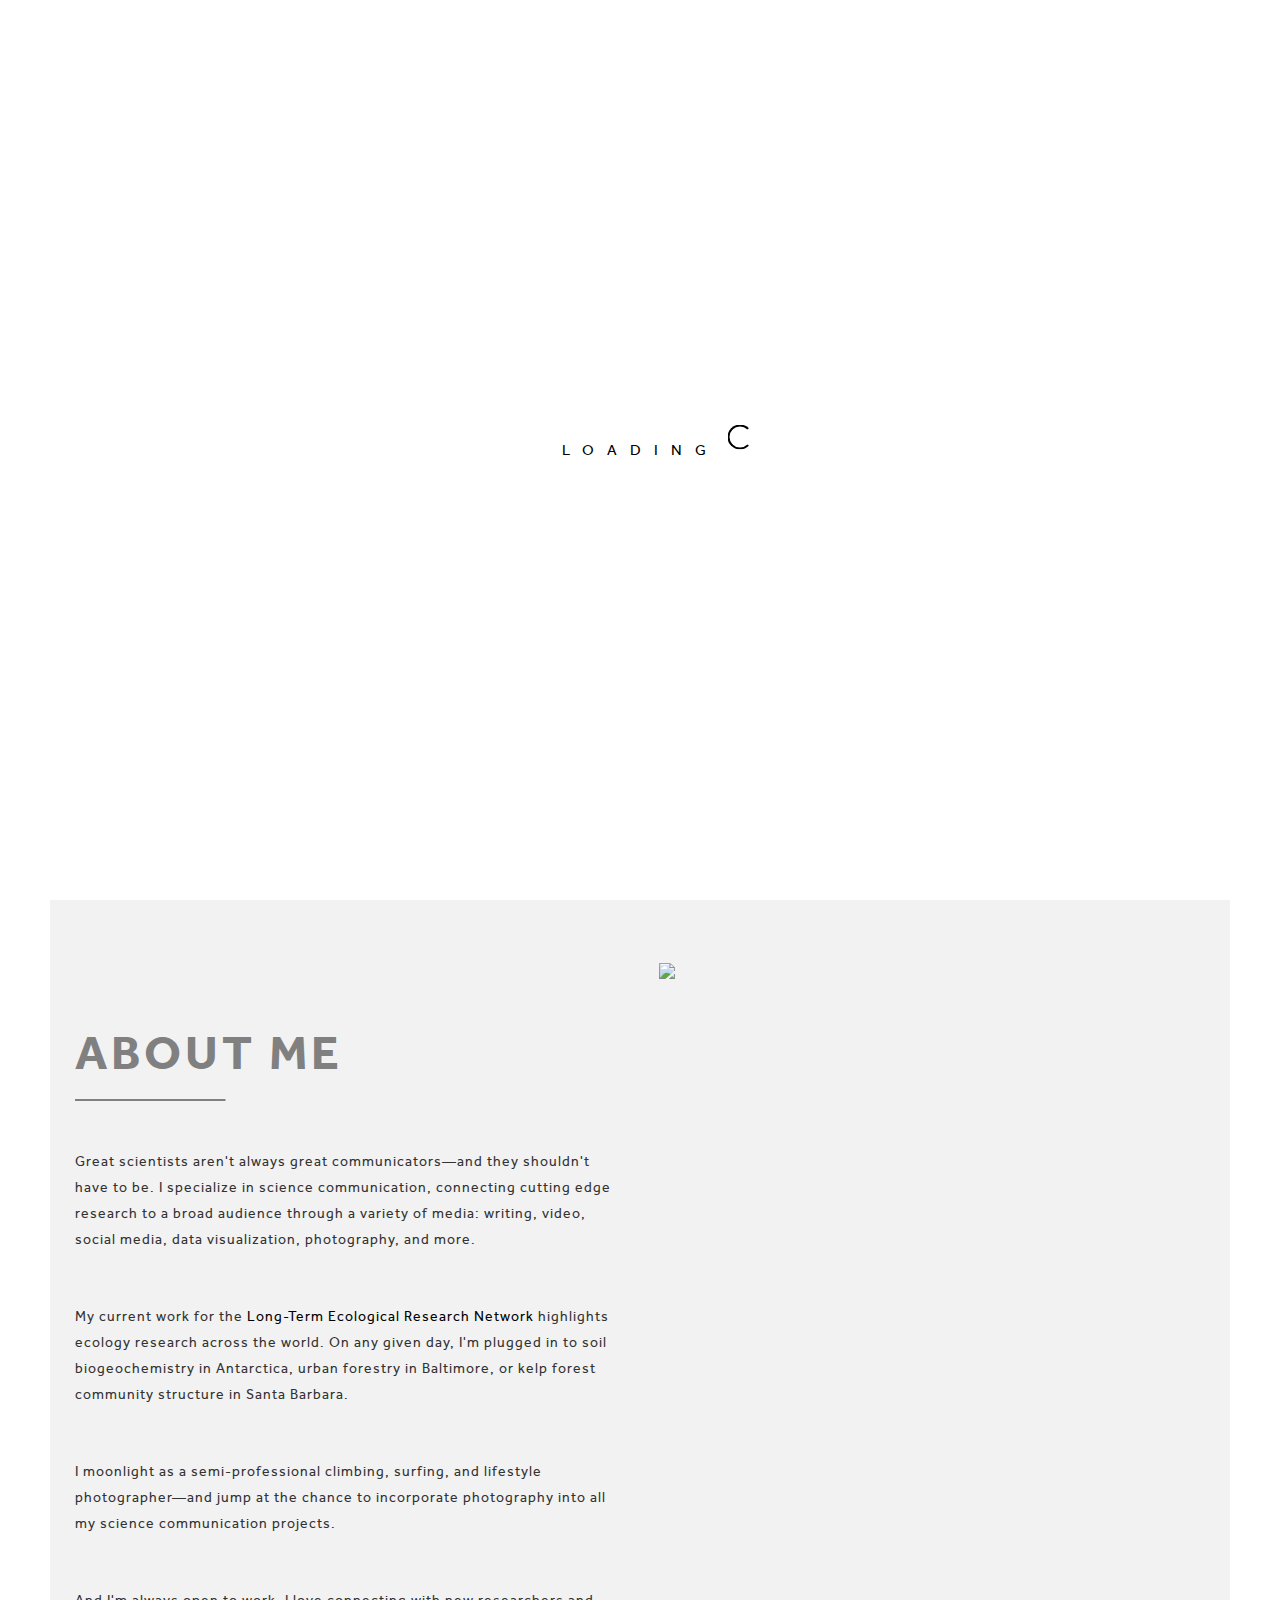
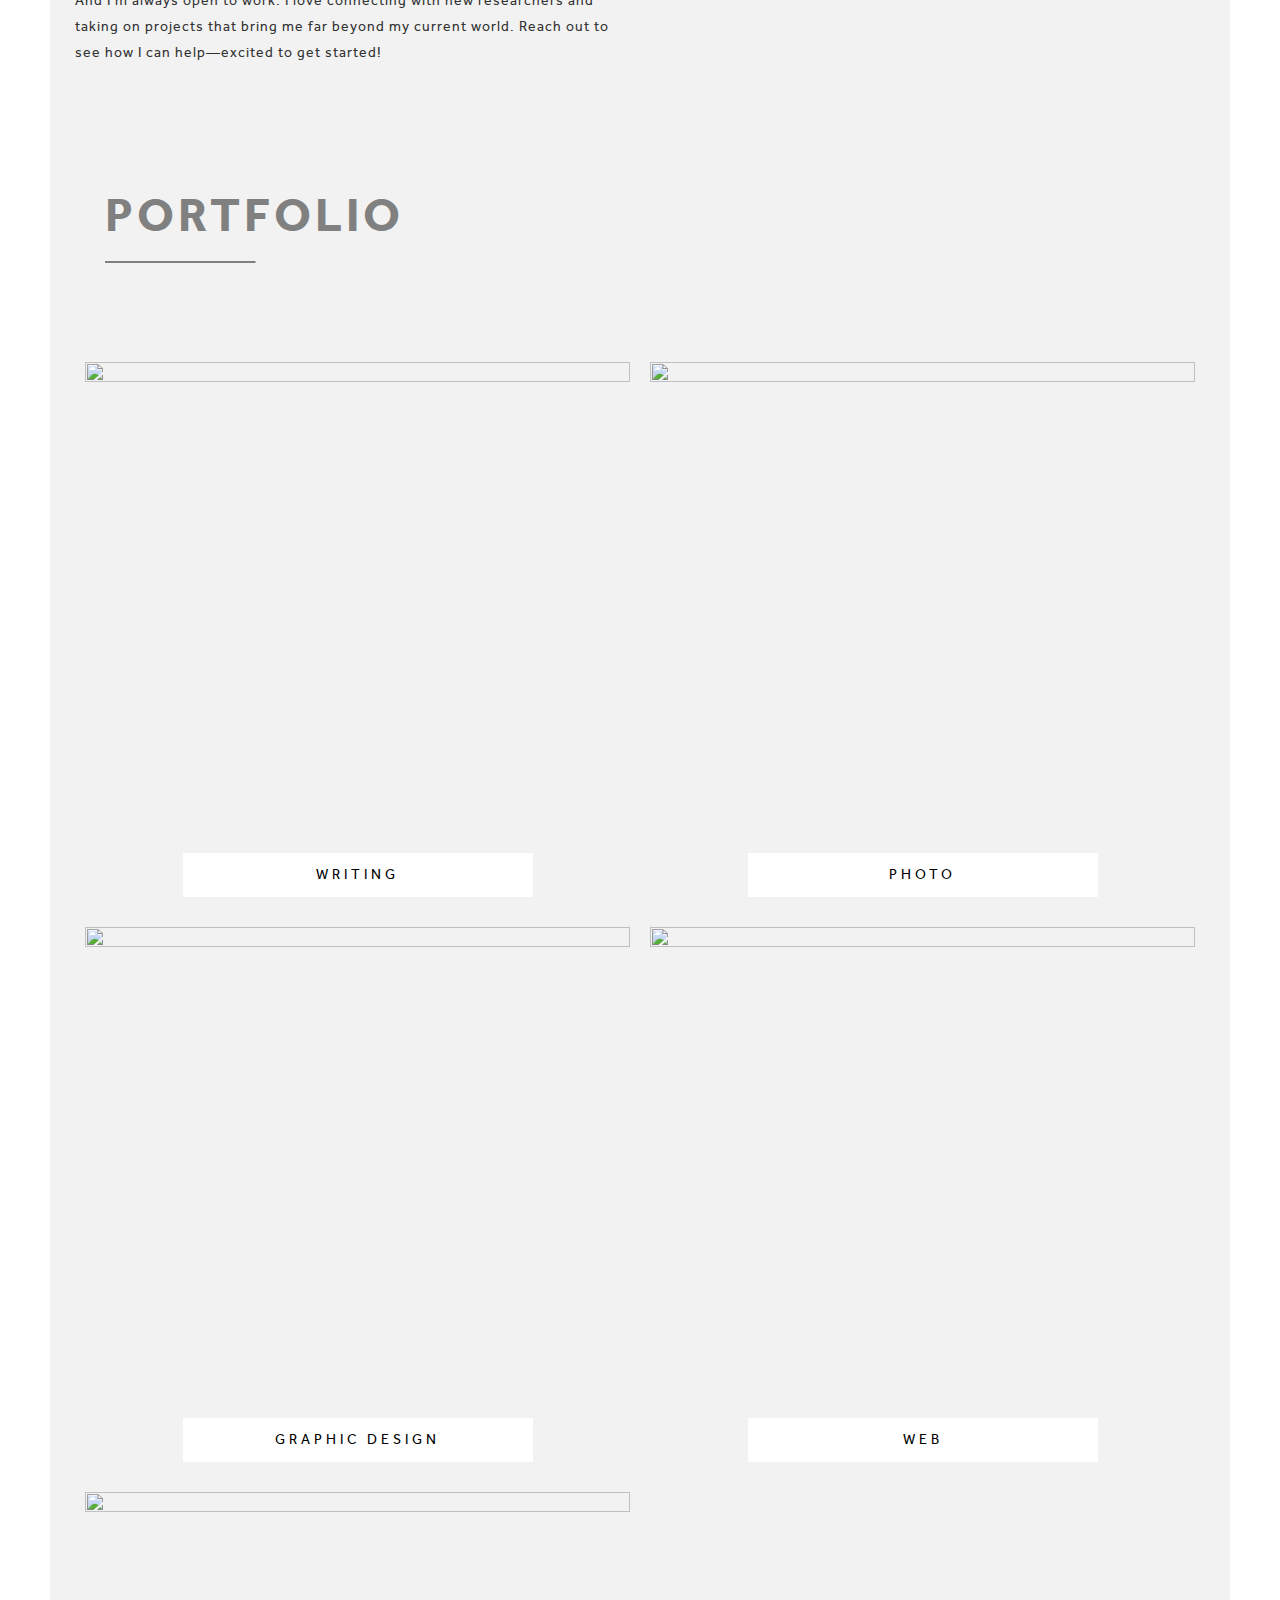
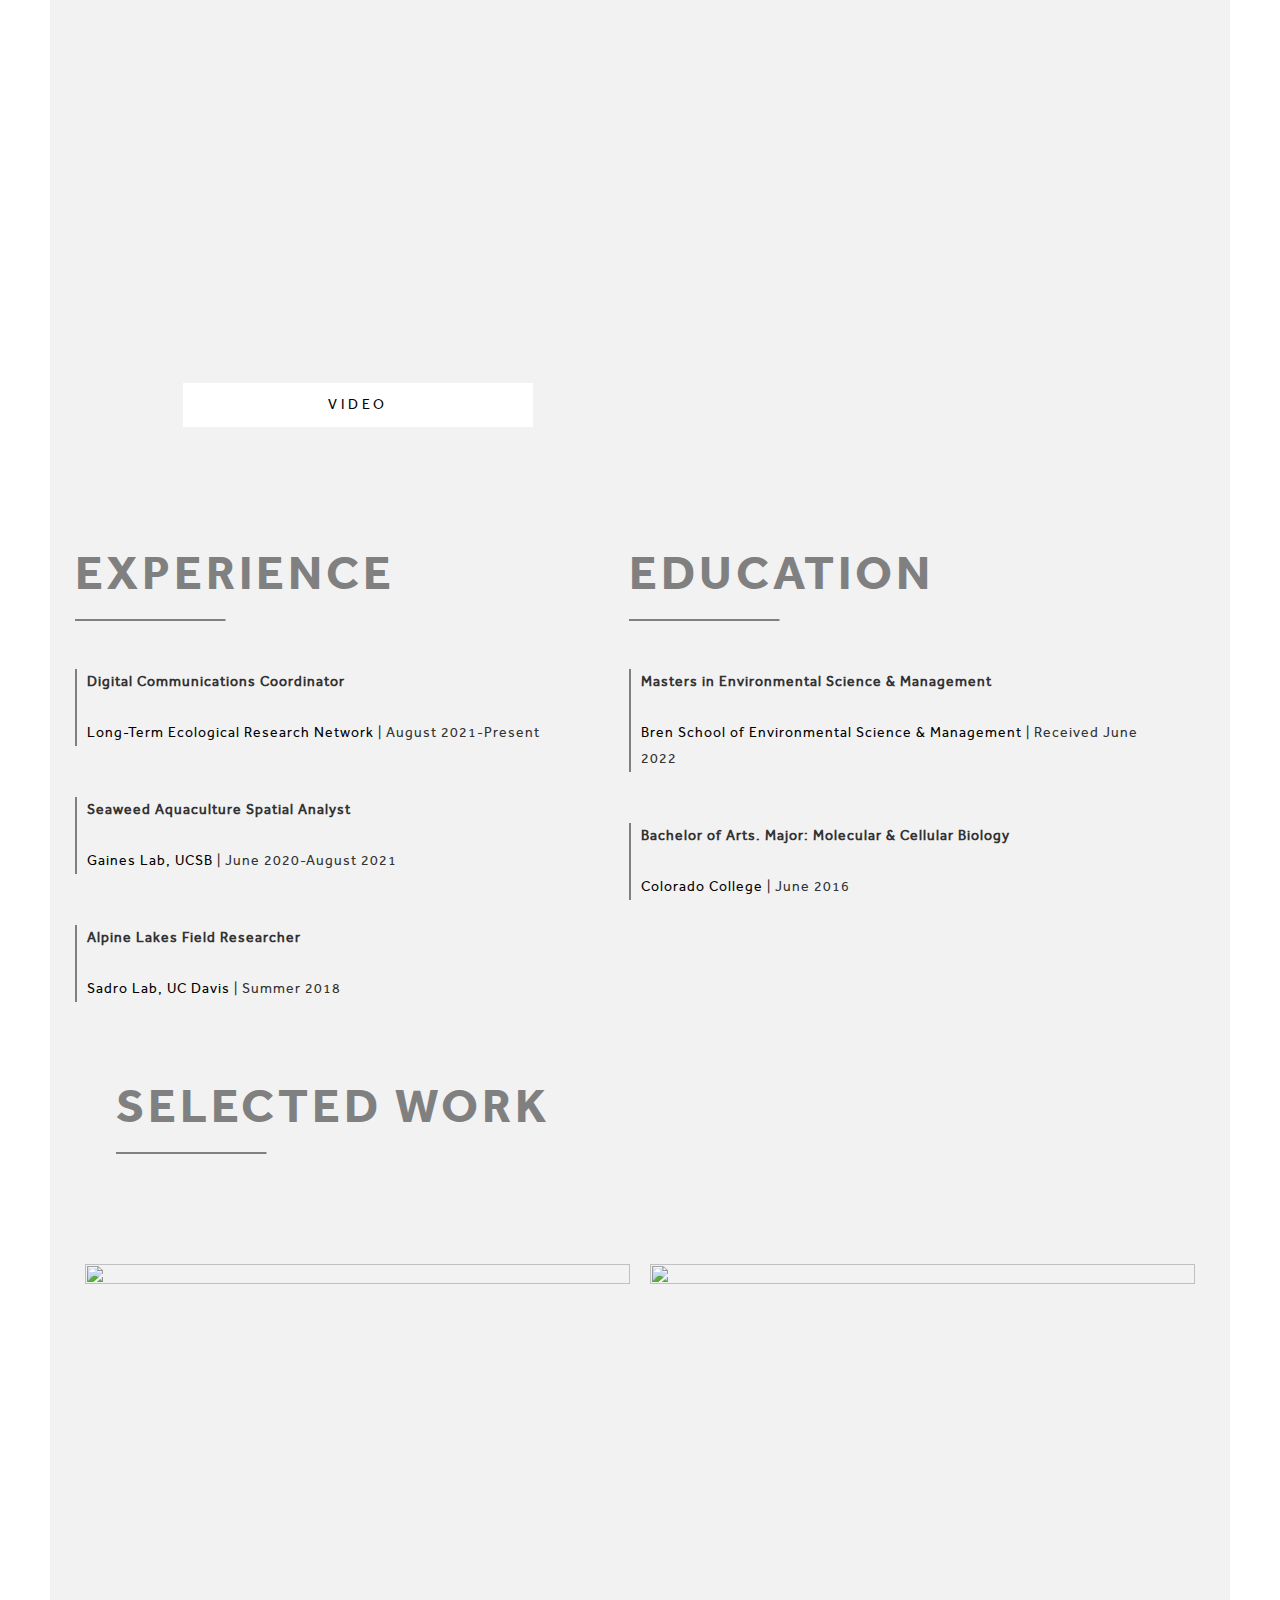
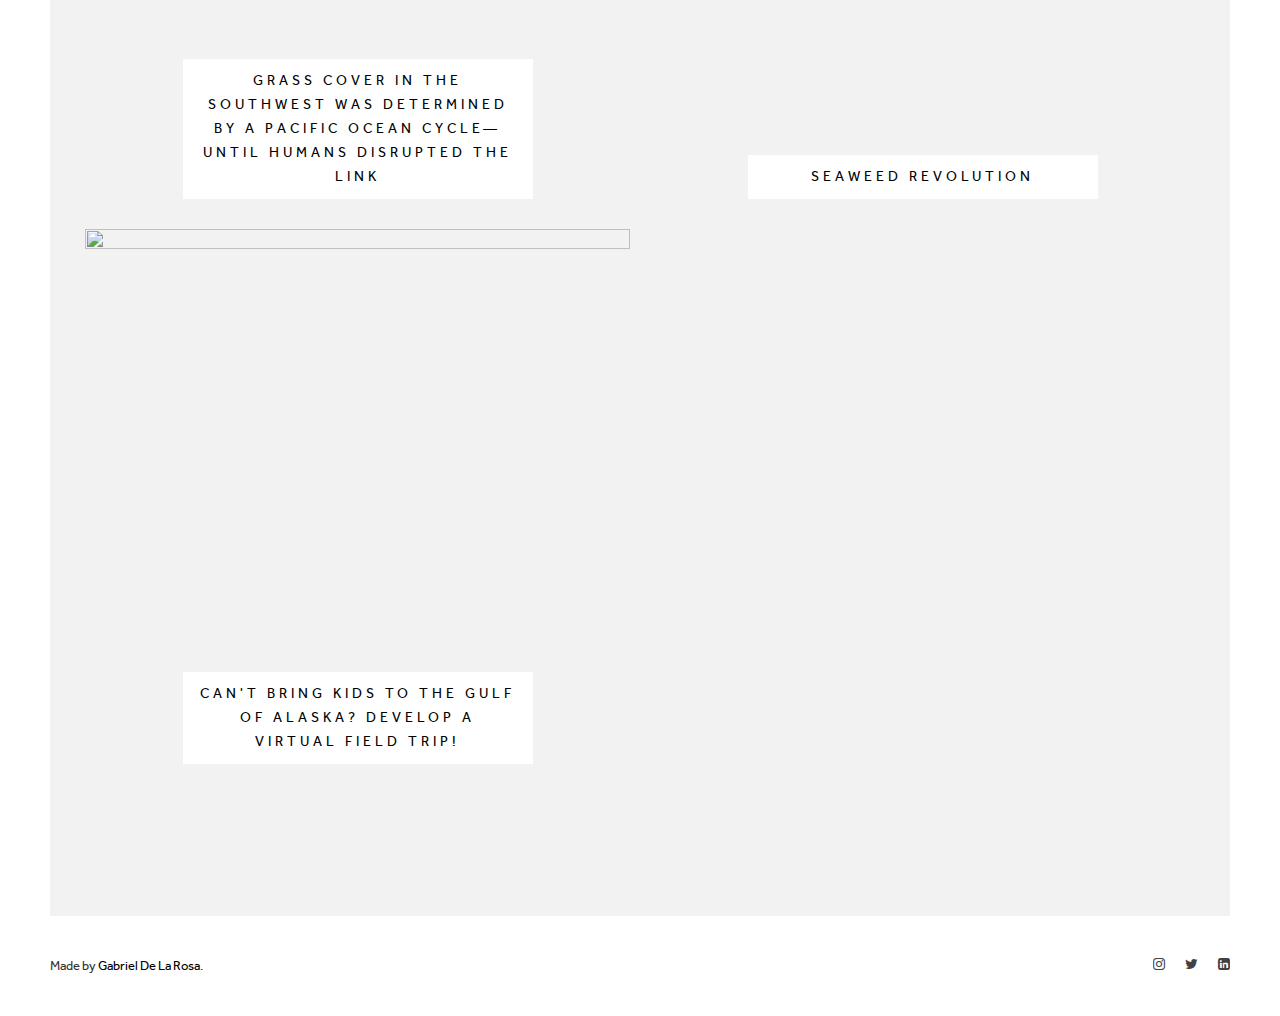
==== commit 576d87bf: "made square photos" ====
--- a/index.html
+++ b/index.html
@@ -179,7 +179,7 @@
                       <div class="article-wrapper">
 
                           <figure>
-                              <img src="https://lternet.edu/wp-content/uploads/2022/08/DSC5240.jpg" alt="">
+                              <img class = "square-img" src="https://lternet.edu/wp-content/uploads/2022/08/DSC5240.jpg" alt="">
                           </figure>
 
                           <a href="writing.html" class="overlay">
@@ -193,7 +193,7 @@
                       <div class="article-wrapper">
 
                           <figure>
-                              <img src="https://www.photo.gabrieldelarosa.com/images/above/above-3.jpg" alt="">
+                              <img class = "square-img" src="https://www.photo.gabrieldelarosa.com/images/above/above-3.jpg" alt="">
                           </figure>
 
                           <a href="http://photo.gabrieldelarosa.com" class="overlay">
@@ -207,7 +207,7 @@
                       <div class="article-wrapper">
 
                           <figure>
-                              <img src="https://d33wubrfki0l68.cloudfront.net/cce6100ae475851b711cc1a83e191cff3328c831/a082e/images/logo_dark.png" alt="">
+                              <img class = "square-img" src="https://d33wubrfki0l68.cloudfront.net/cce6100ae475851b711cc1a83e191cff3328c831/a082e/images/logo_dark.png" alt="">
                           </figure>
 
                           <a href="graphic_design.html" class="overlay">
@@ -221,7 +221,7 @@
                       <div class="article-wrapper">
 
                           <figure>
-                              <img src="https://www.photo.gabrieldelarosa.com/images/between/between-18.jpg" alt="">
+                              <img class = "square-img" src="https://www.photo.gabrieldelarosa.com/images/between/between-18.jpg" alt="">
                           </figure>
 
                           <a href="web.html" class="overlay">
@@ -235,7 +235,7 @@
                       <div class="article-wrapper">
 
                           <figure>
-                              <img src="https://www.photo.gabrieldelarosa.com/images/below/below-9.jpg" alt="">
+                              <img class = "square-img" src="https://www.photo.gabrieldelarosa.com/images/below/below-9.jpg" alt="">
                           </figure>
 
                           <a href="video.html" class="overlay">
@@ -312,10 +312,74 @@
                     </div>
 
                 </div>
-              </div>
-          </div>
-
-    </main>
+
+        <!--Selected Work-->
+
+            <div class="portfolio grid three-columns">
+
+            <div class="inner-container">
+              <div class = "row" style="margin-bottom:1%">
+                <div class="column vertical-center" style = "width:60%; padding: 30px;
+                                                           margin-top:">
+
+                    <h1 style="color: grey"> Selected Work </h1>
+                    <svg height="50" style="display:block">
+                      <rect x = "0" y = "0" width = "50%" height = "3%" style="
+                                 stroke: grey;
+                                 fill: grey"/>
+                    </svg>
+
+                </div>
+              </div>
+
+              <div class="articles-wrapper">
+
+                  <article>
+                      <div class="article-wrapper">
+
+                          <figure>
+                              <img class = "square-img" src="https://lternet.edu/wp-content/uploads/2023/06/plots.png" alt="">
+                          </figure>
+
+                          <a href="https://lternet.edu/stories/grass-cover-in-the-southwest-was-determined-by-a-pacific-ocean-cycle-until-humans-disrupted-the-link/" class="overlay">
+                              <h2 class="title">Grass Cover in the Southwest was Determined by a Pacific Ocean Cycle—Until Humans Disrupted the Link</h2>
+                          </a>
+
+                      </div>
+                  </article>
+
+                  <article>
+                      <div class="article-wrapper">
+
+                          <figure>
+                              <img class = "square-img" src="https://photo.gabrieldelarosa.com/images/below/below-2.jpg" alt="">
+                          </figure>
+
+                          <a href="/video.html" class="overlay">
+                              <h2 class="title">Seaweed Revolution</h2>
+                          </a>
+
+                      </div>
+                  </article>
+
+                  <article>
+                      <div class="article-wrapper">
+
+                          <figure>
+                              <img  class = "square-img" src="https://lternet.edu/wp-content/uploads/2023/07/IMG-8289-1855x2048.jpg" alt = "">
+                          </figure>
+
+                          <a href="https://lternet.edu/stories/cant-bring-kids-to-the-gulf-of-alaska-develop-a-virtual-field-trip/" class="overlay">
+                              <h2 class="title">Can't bring kids to the Gulf of Alaska? Develop a Virtual Field Trip!</h2>
+                          </a>
+
+                      </div>
+                  </article>
+
+
+              </div>
+            </div>
+        </main>
     <!-- End Main -->
 
     <!-- Begin Footer -->
--- a/css/styles.css
+++ b/css/styles.css
@@ -1617,6 +1617,12 @@
         .portfolio.grid article figcaption {
 
         }
+
+        .square-img{
+            object-fit: cover;
+            aspect-ratio: 1/1;
+        }
+
         .portfolio.grid article .overlay {
             position: absolute;
             top: 50%;
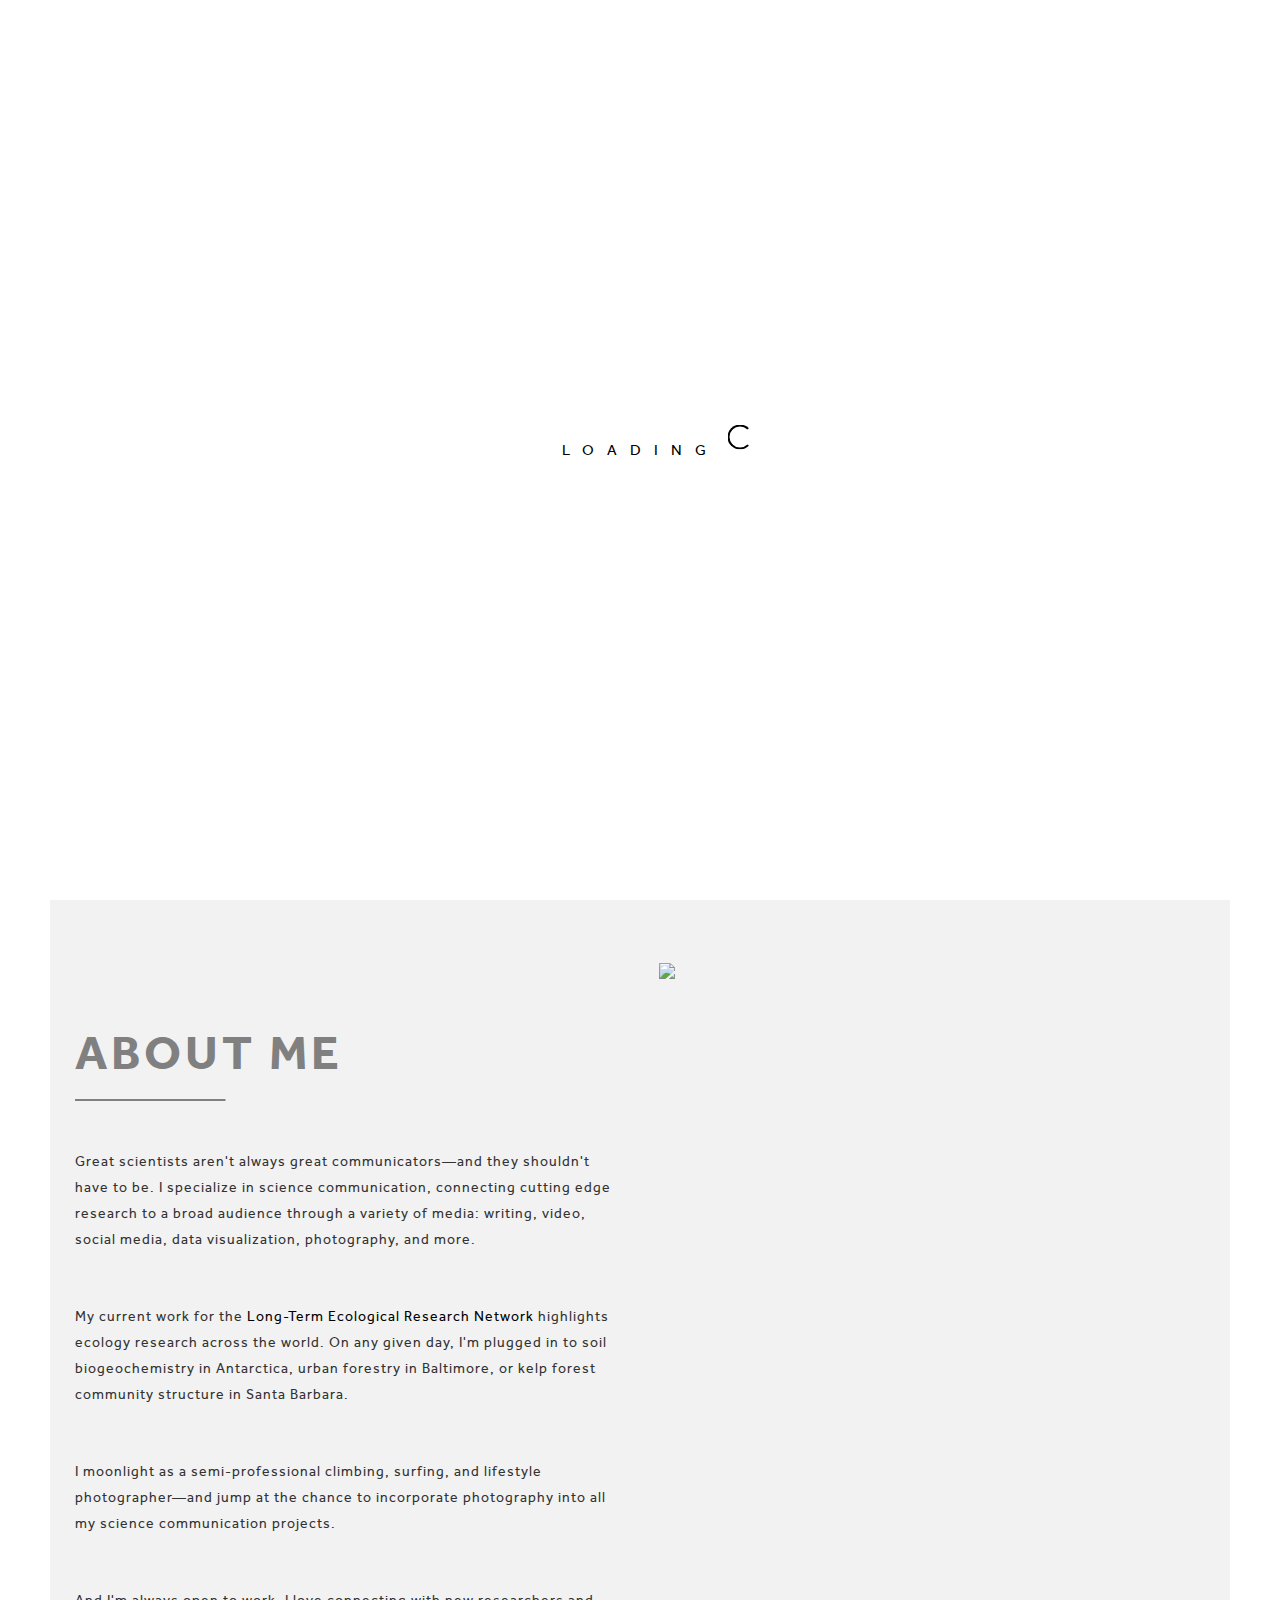
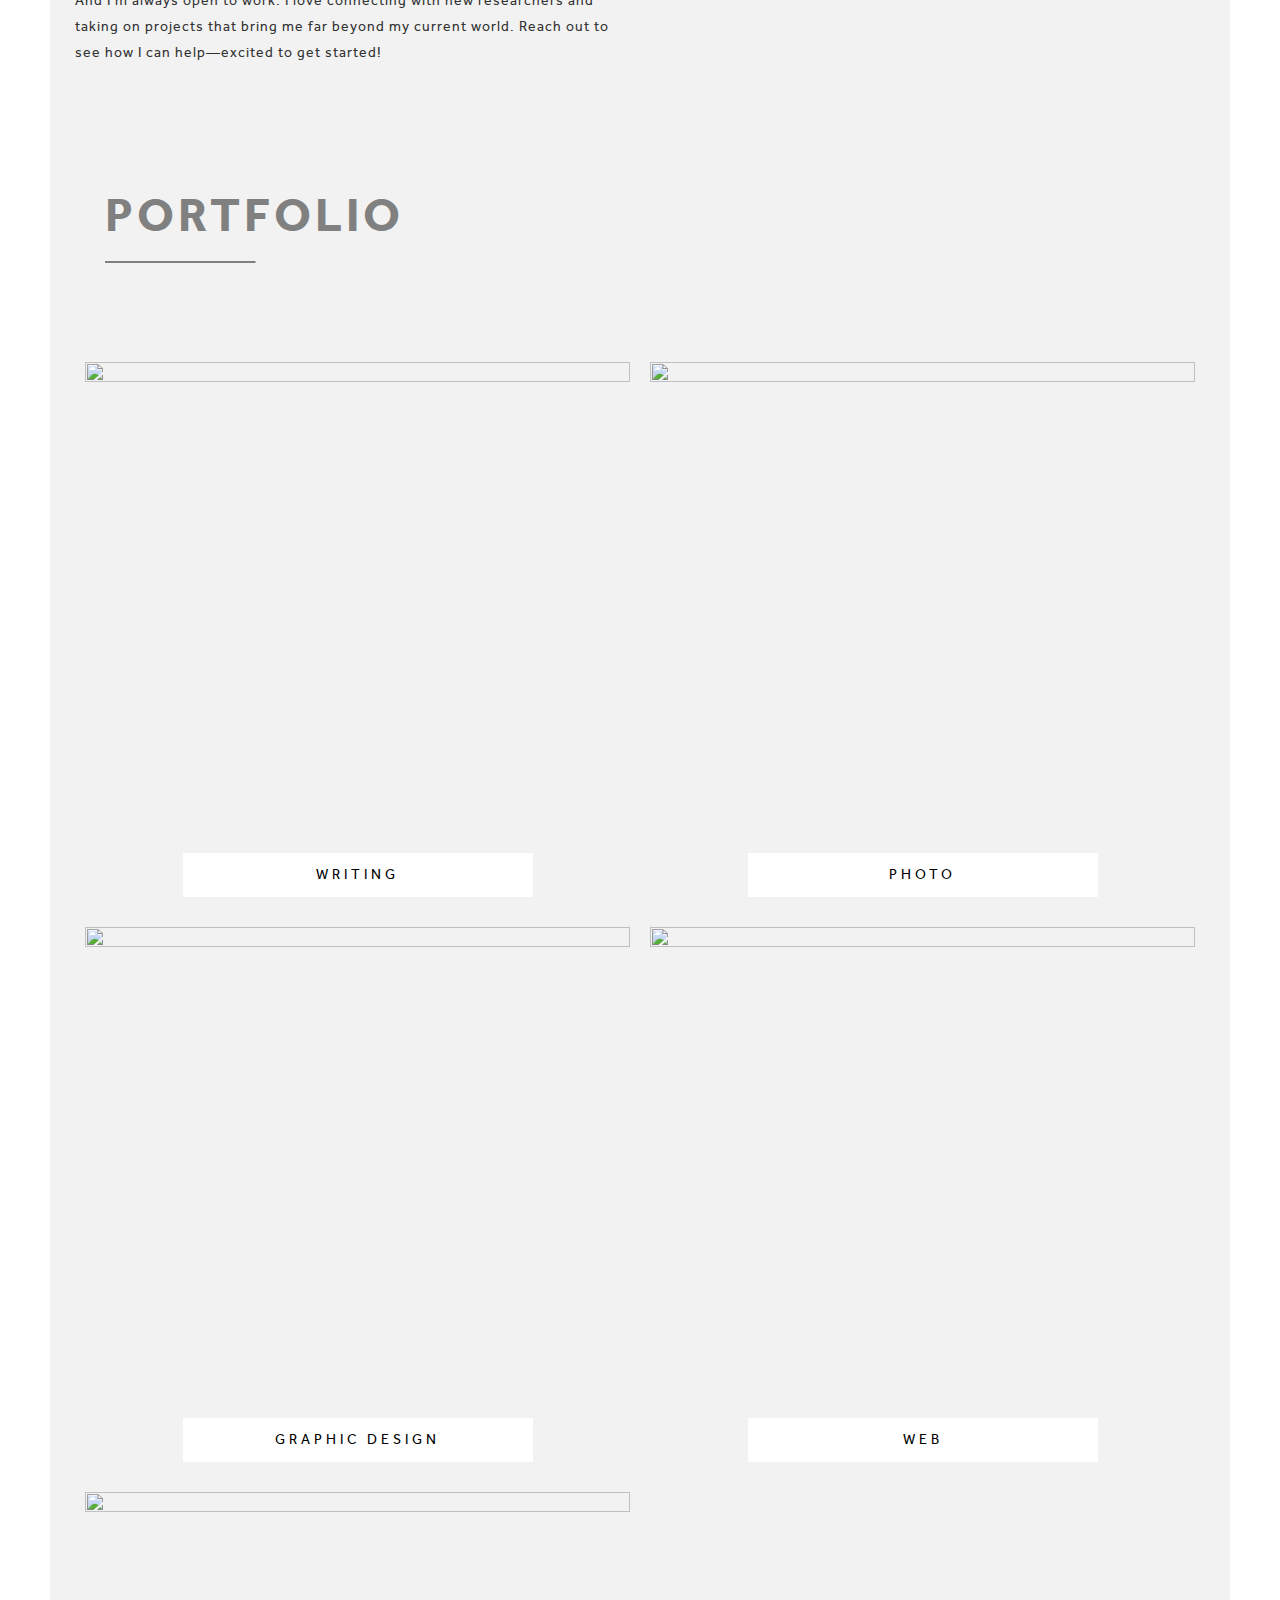
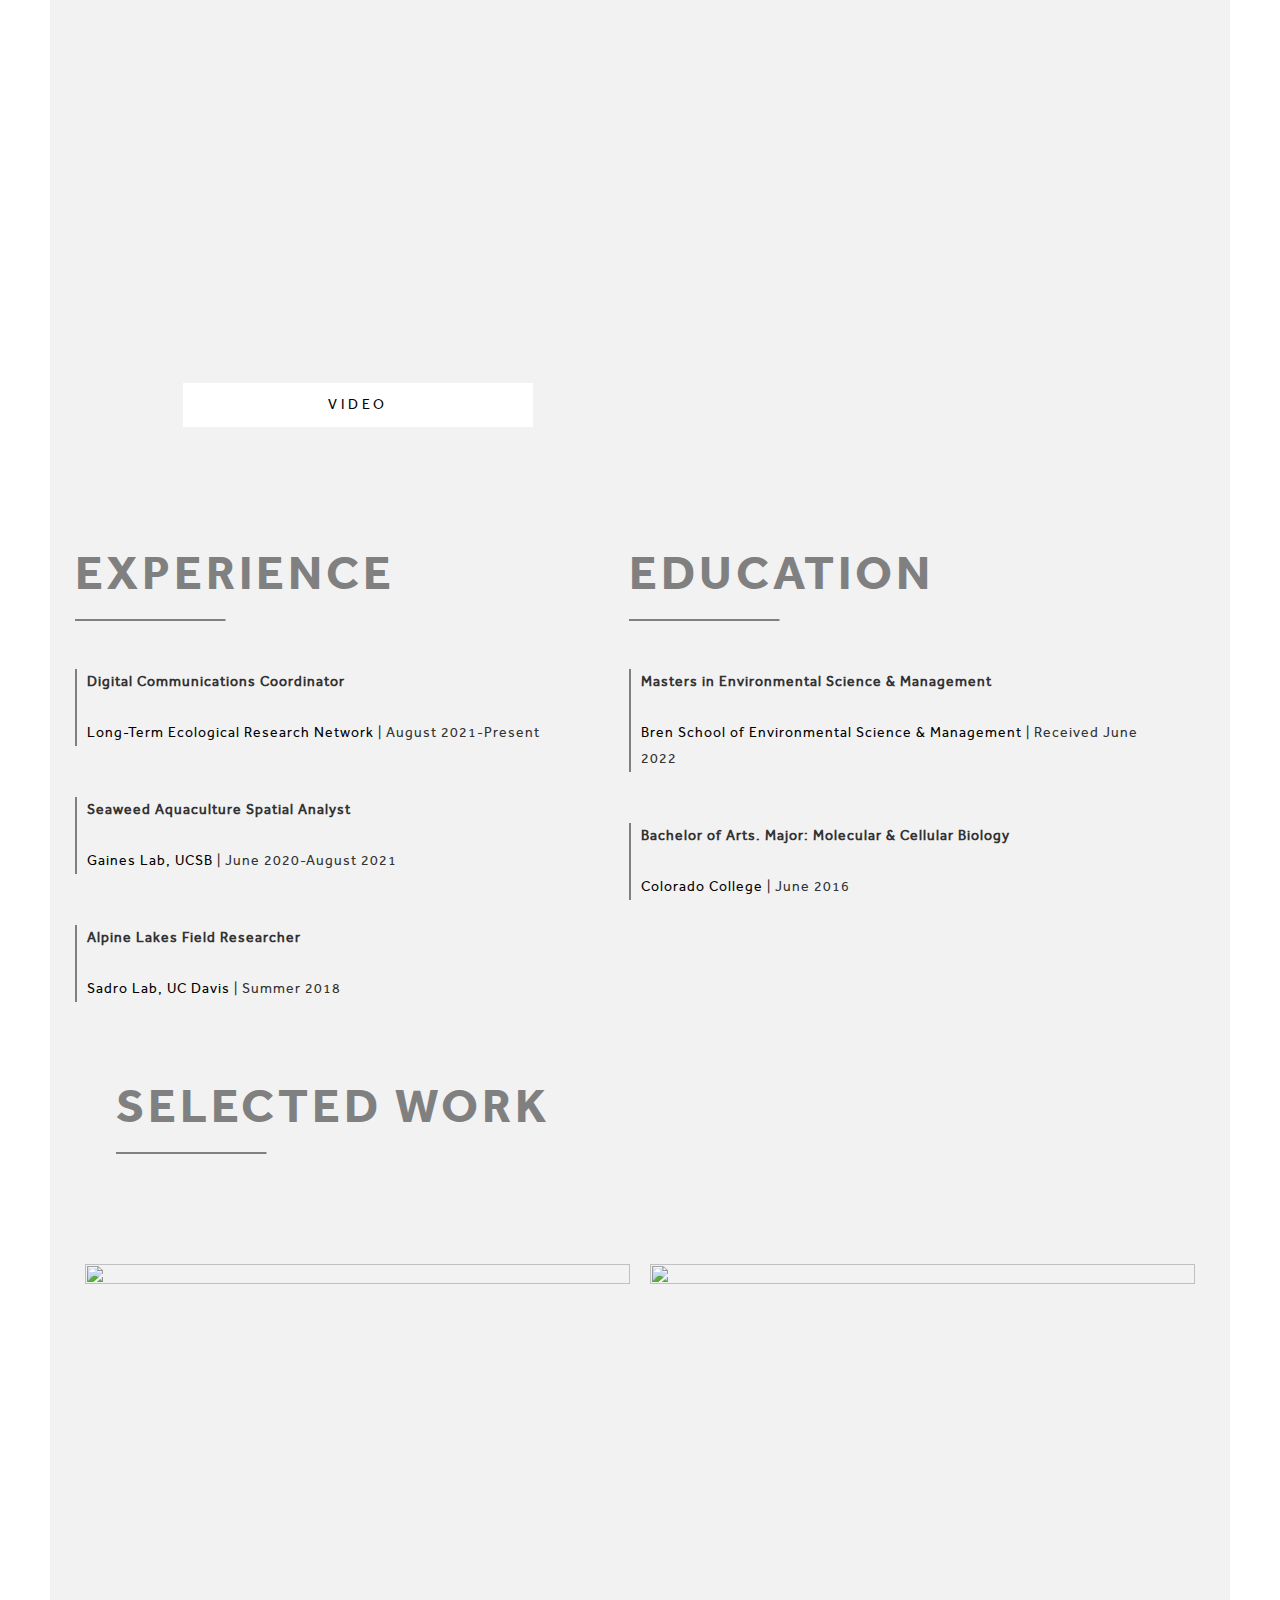
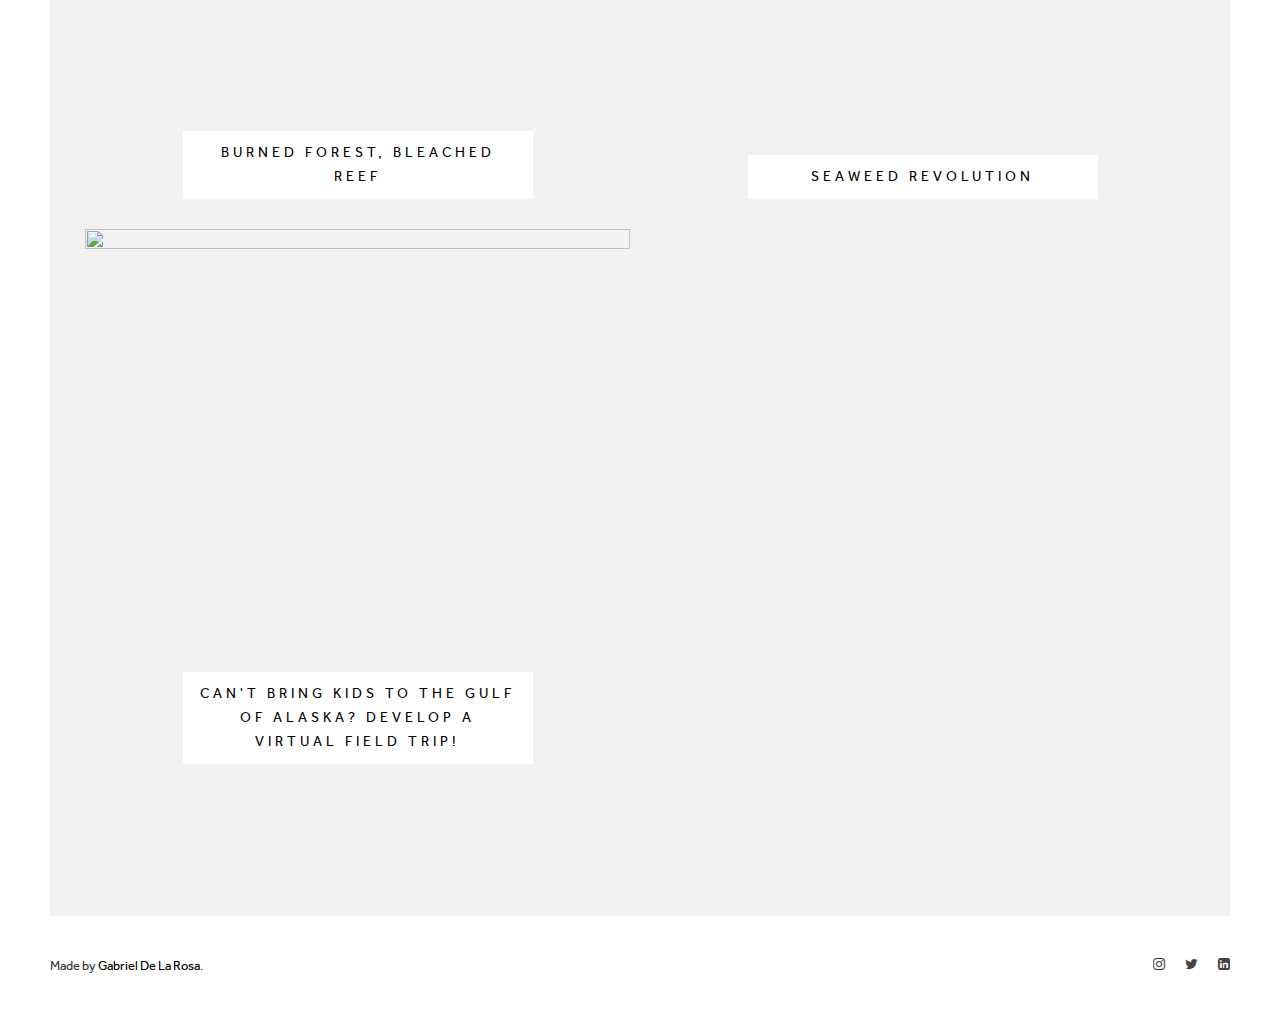
==== commit 835994b9: "added work example, fixed small things" ====
--- a/index.html
+++ b/index.html
@@ -116,7 +116,7 @@
         <div style="width: 100vw; padding-top:20px ; padding-bottom:5px; background-color: rgba(93, 0, 0, 0.92)">
           <div style="padding-left: 10%;">
             <h1 style="color: rgba(255, 253, 240, 1);"> Gabriel De La Rosa</h1>
-            <h3 style="color: rgba(255, 253, 240, 1);"> Science Communication | Graphic Design | Community Engagement </h3>
+            <h3 style="color: rgba(255, 253, 240, 1);"> Science Writing | Multimedia Storytelling | Community Engagement </h3>
           </div>
         </div>
     </main>
@@ -137,7 +137,7 @@
 
                   <p style="margin-top: 0px"> Great scientists aren't always great communicators—and they shouldn't have to be. I specialize in science communication, connecting cutting edge research to a broad audience through a variety of media: writing, video, social media, data visualization, photography, and more.</p>
                   <br>
-                  <p>My current work for the <a href="lternet.edu">Long-Term Ecological Research Network</a> highlights ecology research across the world. On any given day, I'm plugged in to soil biogeochemistry in Antarctica, urban forestry in Baltimore, or kelp forest community structure in Santa Barbara.
+                  <p>My current work for the <a href="http://www.lternet.edu">Long-Term Ecological Research Network</a> highlights ecology research across the world. On any given day, I'm plugged in to soil biogeochemistry in Antarctica, urban forestry in Baltimore, or kelp forest community structure in Santa Barbara.
                   </p>
                   <br>
                   <p>I moonlight as a semi-professional climbing, surfing, and lifestyle photographer—and jump at the chance to incorporate photography into all my science communication projects.
@@ -338,11 +338,11 @@
                       <div class="article-wrapper">
 
                           <figure>
-                              <img class = "square-img" src="https://lternet.edu/wp-content/uploads/2023/06/plots.png" alt="">
-                          </figure>
-
-                          <a href="https://lternet.edu/stories/grass-cover-in-the-southwest-was-determined-by-a-pacific-ocean-cycle-until-humans-disrupted-the-link/" class="overlay">
-                              <h2 class="title">Grass Cover in the Southwest was Determined by a Pacific Ocean Cycle—Until Humans Disrupted the Link</h2>
+                              <img class = "square-img" src="https://lternet.edu/wp-content/uploads/IMG_1088-scaled.jpg" alt="">
+                          </figure>
+
+                          <a href="https://lternet.edu/stories/burned-forest-bleached-reef-lter-sites-adapt-to-learn-from-disturbance/" class="overlay">
+                              <h2 class="title">Burned forest, bleached reef</h2>
                           </a>
 
                       </div>
--- a/css/styles.css
+++ b/css/styles.css
@@ -2888,6 +2888,11 @@
         }
         .blog .posts article:hover figure a::before {
             opacity: 0;
+        }
+
+        .blog-text{
+            width:60%;
+            margin: auto
         }
 
     /* Sidebar */
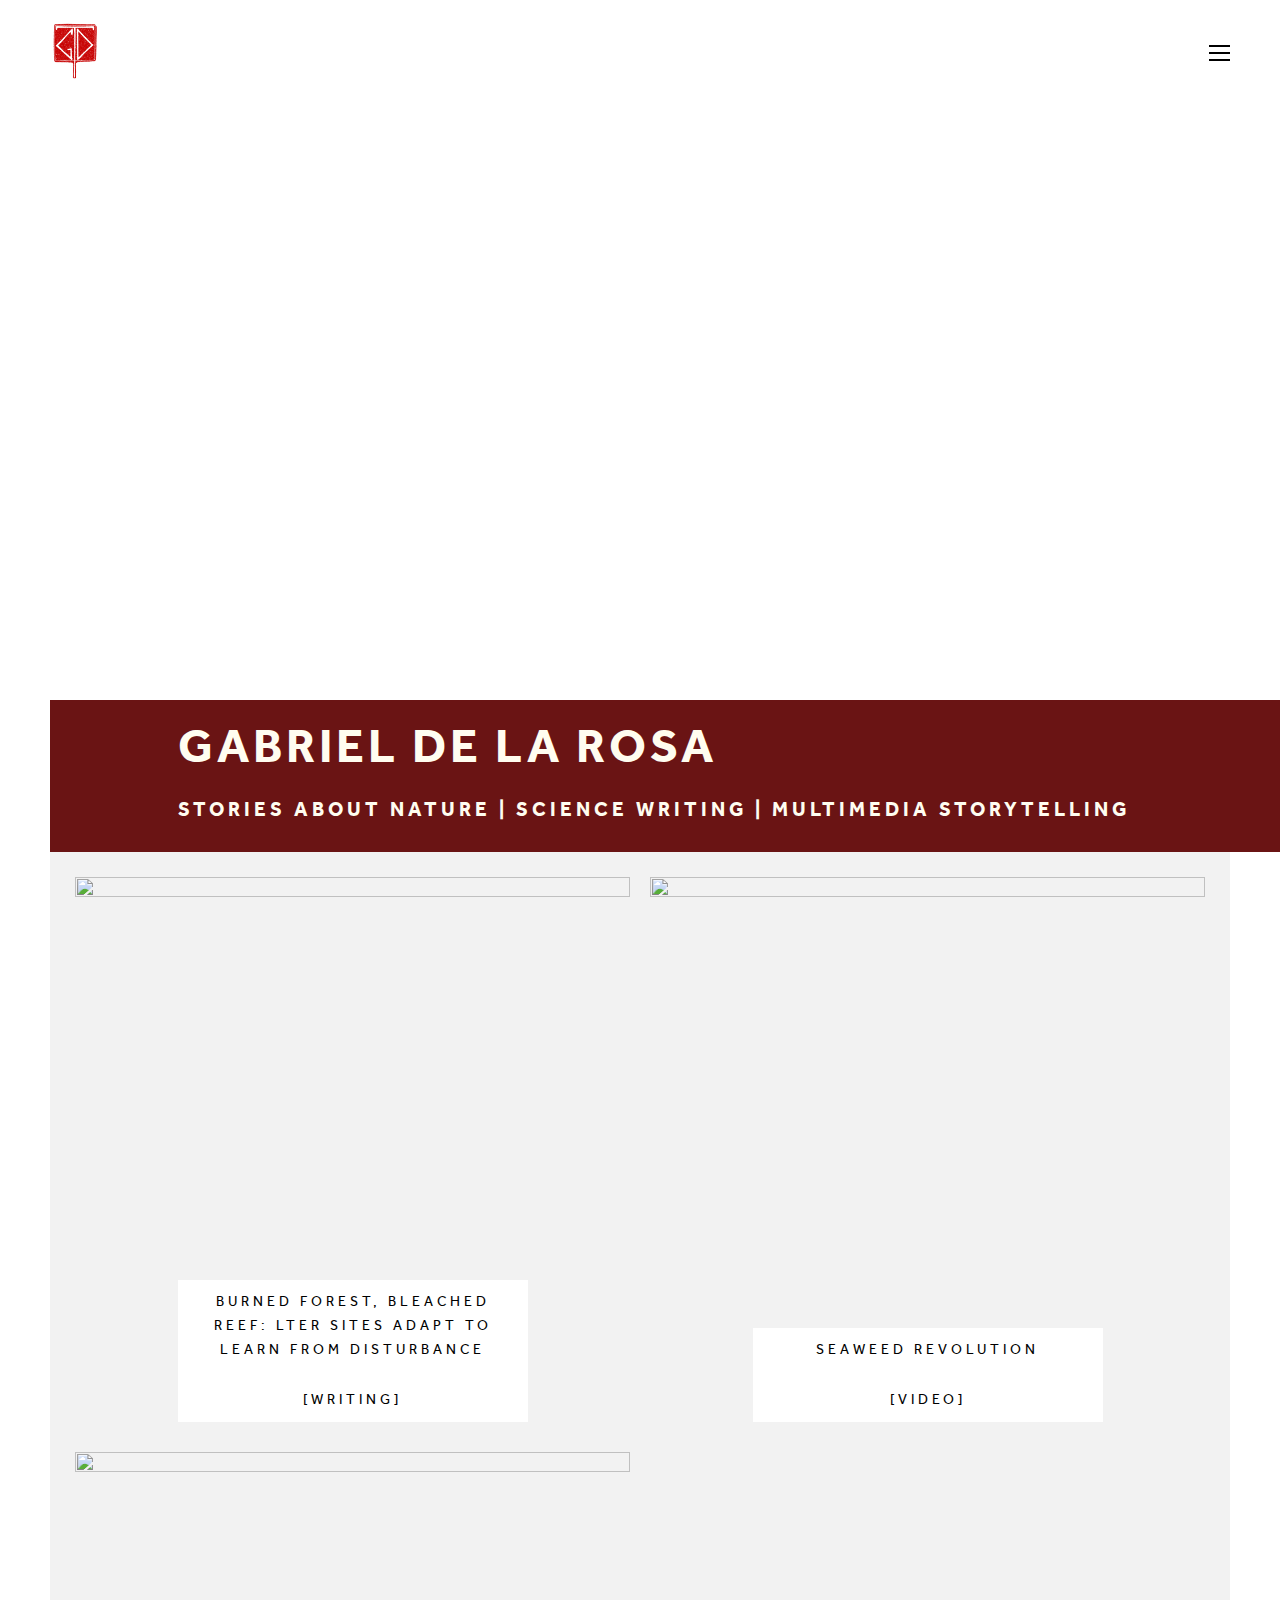
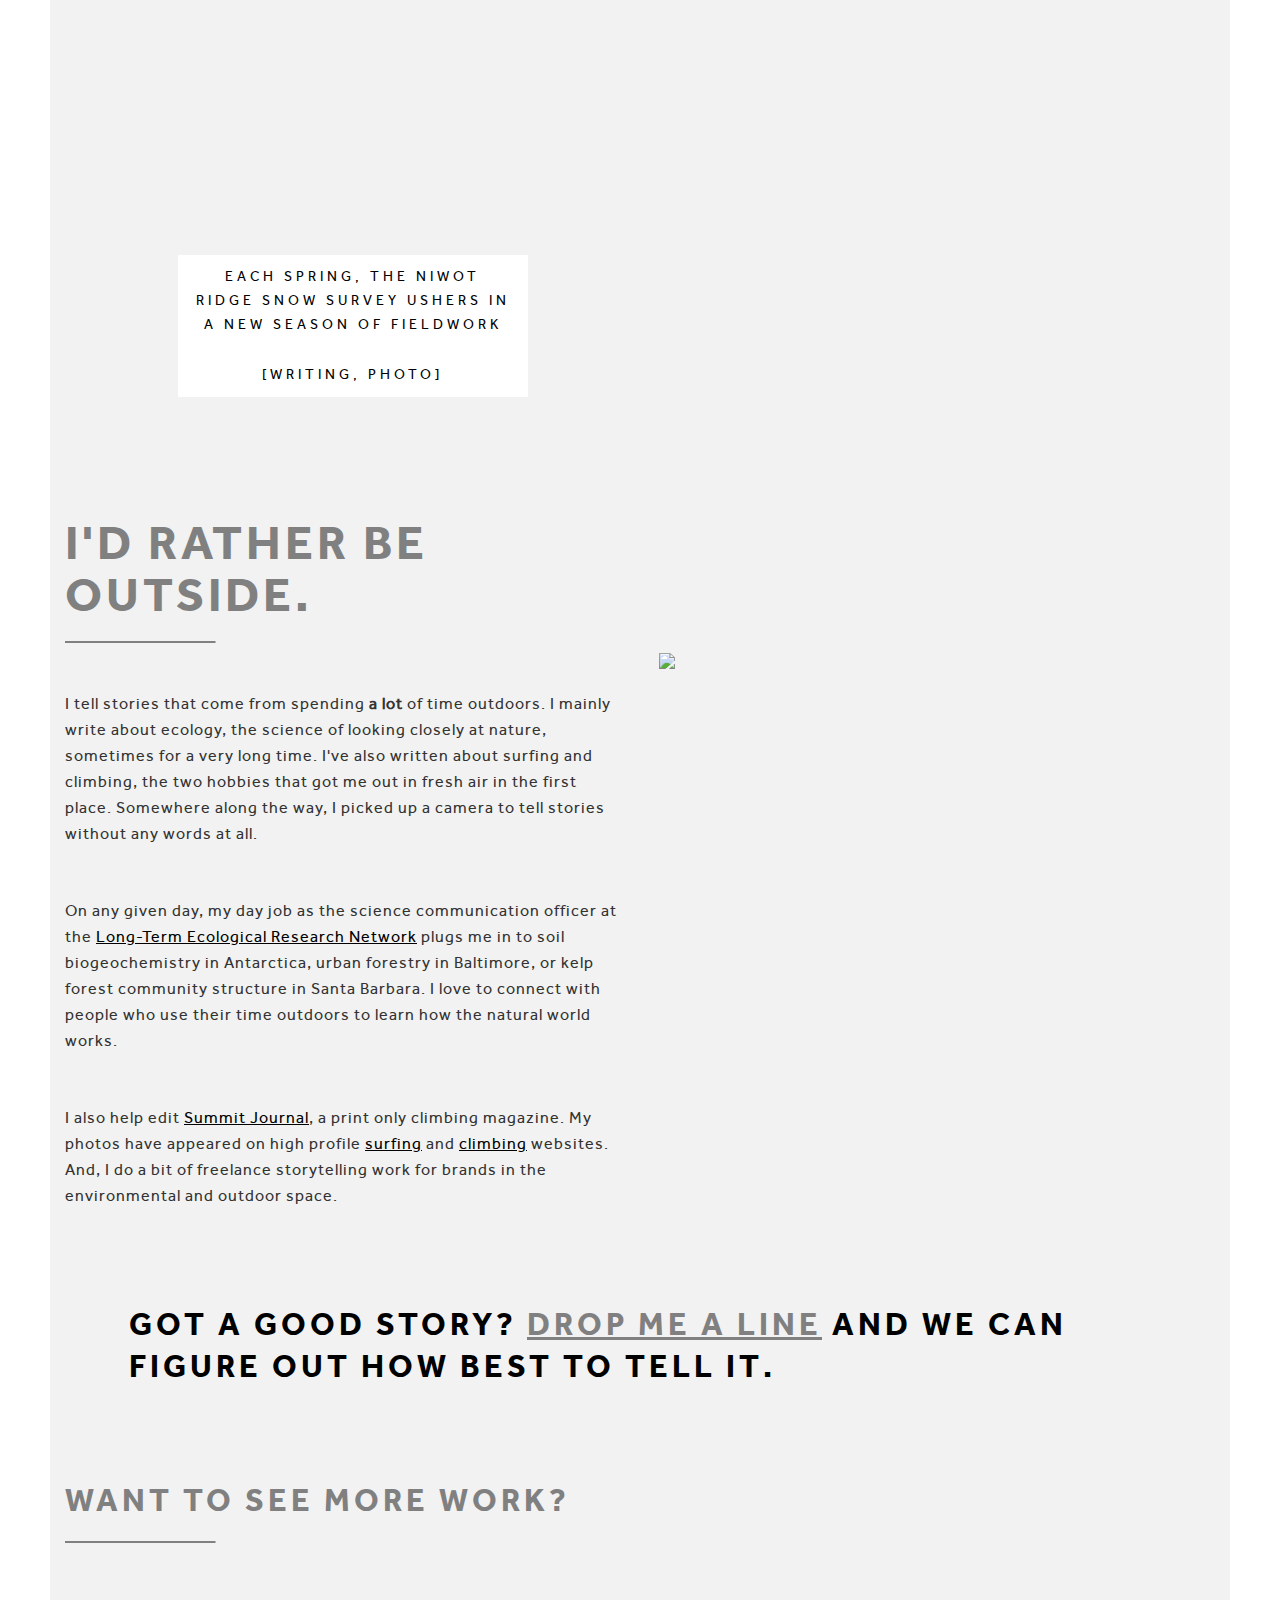
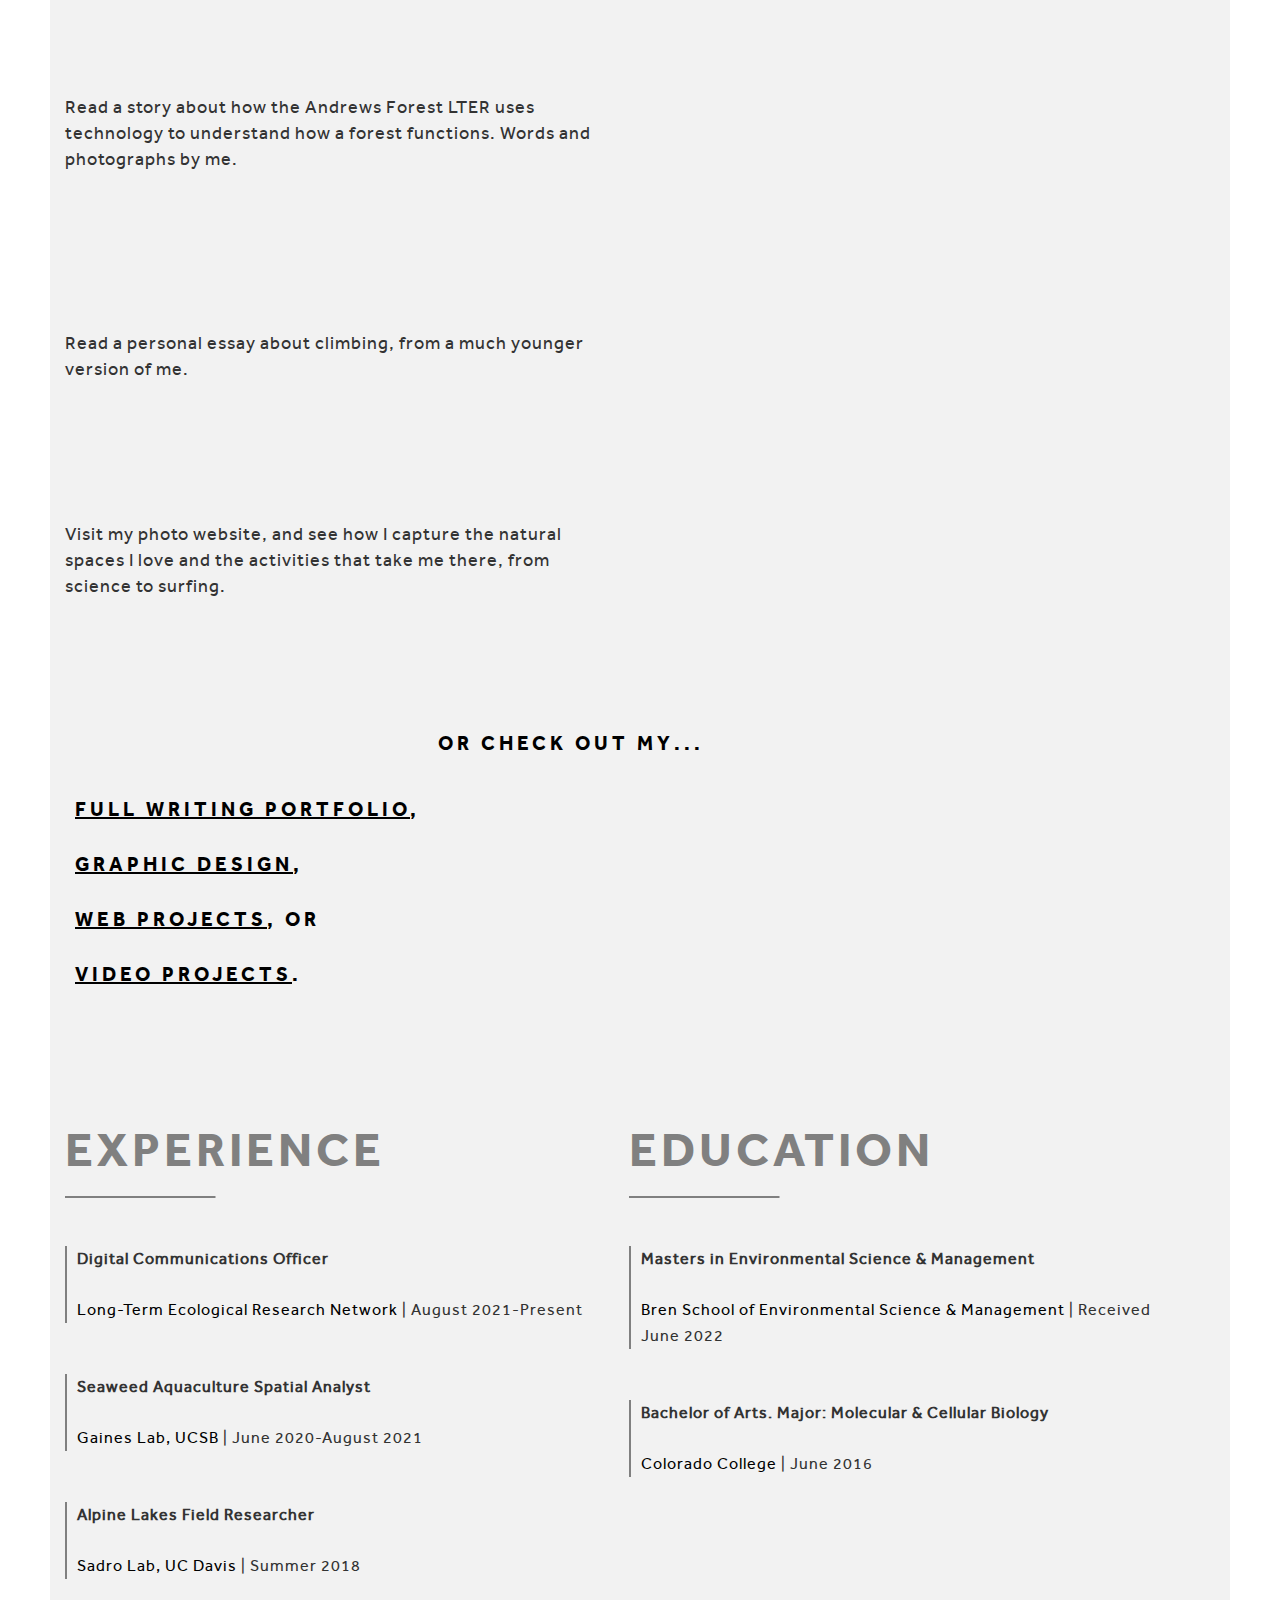
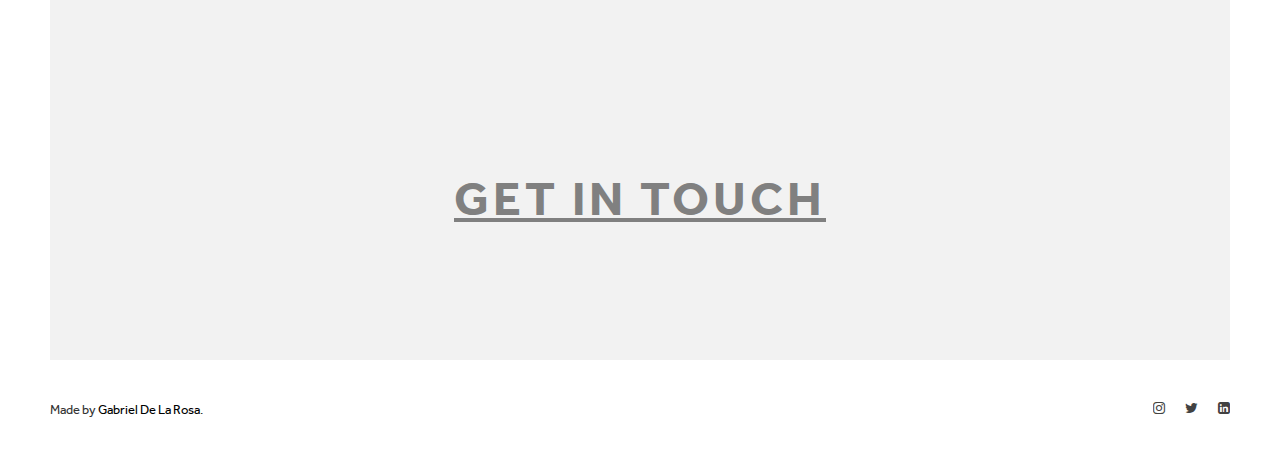
==== commit cf55a159: "so many updates" ====
--- a/index.html
+++ b/index.html
@@ -36,12 +36,12 @@
 <body>
 
 
-    <!-- Begin Loader -->
+    <!-- Begin Loader
     <div class="preloader">
         <p>LOADING</p>
         <span class="circle"></span>
     </div>
-    <!-- End Loader -->
+      End Loader -->
 
     <!-- Begin Header -->
     <header>
@@ -69,22 +69,23 @@
                 <li>
                     <a href="index.html">Home</a>
                 </li>
-
                 <li>
-                    <a href="#">Portfolio</a>
+                  <a href="writing.html">Writing</a>
+                </li>
+                <li>
+                  <a href="http://photo.gabrieldelarosa.com" target="_blank">Photo</a>
+                </li>
+
+                <li>
+                    <a href="#">Other Work</a>
 
                     <ul>
-                      <li><a href="writing.html">Writing</a></li>
-                      <li><a href="http://photo.gabrieldelarosa.com" target="_blank">Photo</a></li>
                       <li><a href="graphic_design.html">Graphic Design</a></li>
                       <li><a href="web.html">Web</a></li>
                       <li><a href="video.html">Video</a></li>
                     </ul>
                 </li>
 
-                <li>
-                    <a href="http://photo.gabrieldelarosa.com" target="_blank">Photo</a>
-                </li>
 
                 <li>
                     <a href="contact.html">Contact</a>
@@ -97,10 +98,7 @@
     </header>
     <!-- End Header -->
 
-    <!-- Begin Main -->
-
-    <!-- Hero Image -->
-    <main class="page blog extra-padding" style="background-image: url(http://www.photo.gabrieldelarosa.com/images/me/me.jpg);
+    <div style="background-image: url(http://www.photo.gabrieldelarosa.com/images/me/me.jpg);
                                                   background-attachment: scroll;
                                                   background-size: cover;
                                                   background-repeat: no-repeat;
@@ -108,62 +106,134 @@
 
                                                   position: relative;
                                                   min-height: 70%;
-                                                  height: 70%">
+                                                  height: 70%;
+                                                  padding: 75px 25px 75px 25px
+                                                  "
+                                                  >
 
         <div style = "height: 50vh">
         </div>
+      </div>
 
         <div style="width: 100vw; padding-top:20px ; padding-bottom:5px; background-color: rgba(93, 0, 0, 0.92)">
           <div style="padding-left: 10%;">
             <h1 style="color: rgba(255, 253, 240, 1);"> Gabriel De La Rosa</h1>
-            <h3 style="color: rgba(255, 253, 240, 1);"> Science Writing | Multimedia Storytelling | Community Engagement </h3>
+            <h3 style="color: rgba(255, 253, 240, 1);"> Stories about Nature | Science Writing | Multimedia Storytelling </h3>
           </div>
         </div>
-    </main>
-
-    <main class = "page blog extra-padding">
+
+    </div>
+
+    <!-- Begin Main -->
+
+    <!-- Hero Image -->
+    <main class="page blog">
+
+      <!--Work Samples-->
+
+      <div class="portfolio grid three-columns">
+            <div> 
+
+              <div class="articles-wrapper">
+
+                  <article>
+                      <div class="article-wrapper">
+
+                          <figure>
+                              <img class = "square-img" src="https://photos.smugmug.com/photos/i-7JZjcLq/0/X4/i-7JZjcLq-X4.jpg" alt="">
+                          </figure>
+
+                          <a href="https://lternet.edu/stories/burned-forest-bleached-reef-lter-sites-adapt-to-learn-from-disturbance/" class="overlay">
+                              <h2 class="title">Burned forest, bleached reef: LTER sites adapt to learn from disturbance</h2>
+                              <br>
+                              <h3 class="title">[Writing] </h3>
+                          </a>
+
+                      </div>
+                  </article>
+
+                  <article>
+                      <div class="article-wrapper">
+
+                          <figure>
+                              <img class = "square-img" src="https://photo.gabrieldelarosa.com/images/below/below-2.jpg" alt="">
+                          </figure>
+
+                          <a href="/video.html" class="overlay">
+                              <h2 class="title">Seaweed Revolution</h2>
+                              <br>
+                              <h4 class="title">[Video] </h4>
+                          </a>
+
+                      </div>
+                  </article>
+
+                  <article>
+                      <div class="article-wrapper">
+
+                          <figure>
+                              <img  class = "square-img" src="https://photos.smugmug.com/LNO/Niwot-Site-Visit-2023/i-NKSLHrK/0/e2d0032f/X3/niwot-delarosa-79-X3.jpg" alt = "">
+                          </figure>
+
+                          <a href="https://lternet.edu/stories/each-spring-the-niwot-ridge-snow-survey-ushers-in-a-new-season-of-fieldwork/" class="overlay">
+                              <h2 class="title">Each spring, the Niwot Ridge Snow Survey ushers in a new season of fieldwork</h2>
+                              <br>
+                              <h4 class="title">[Writing, Photo] </h4>
+                          </a>
+
+                      </div>
+                  </article>
+
+
+              </div>
+          </div>
+        </div>
+
+          <!-- About Me -->
 
         <div class="inner-container">
 
             <div class = "row space" style="margin-bottom:5%">
               <div class="column three-fifth" style = "margin-top: 100px">
 
-                  <h1 style="color: grey"> About Me </h1>
+                  <h1 style="color: grey"> I'd rather be outside. </h1>
                   <svg height="50" style="display:block">
                     <rect x = "0" y = "0" width = "50%" height = "3%" style="
                                stroke: grey;
                                fill: grey"/>
                   </svg>
 
-                  <p style="margin-top: 0px"> Great scientists aren't always great communicators—and they shouldn't have to be. I specialize in science communication, connecting cutting edge research to a broad audience through a variety of media: writing, video, social media, data visualization, photography, and more.</p>
+                  <p style="margin-top: 0px"> I tell stories that come from spending <strong>a lot</strong> of time outdoors. I mainly write about ecology, the science of looking closely at nature, sometimes for a very long time. I've also written about surfing and climbing, the two hobbies that got me out in fresh air in the first place. Somewhere along the way, I picked up a camera to tell stories without any words at all. </p>
                   <br>
-                  <p>My current work for the <a href="http://www.lternet.edu">Long-Term Ecological Research Network</a> highlights ecology research across the world. On any given day, I'm plugged in to soil biogeochemistry in Antarctica, urban forestry in Baltimore, or kelp forest community structure in Santa Barbara.
+
+                  <p>On any given day, my day job as the science communication officer at the <a href="http://www.lternet.edu"><u>Long-Term Ecological Research Network</u></a> plugs me in to soil biogeochemistry in Antarctica, urban forestry in Baltimore, or kelp forest community structure in Santa Barbara. I love to connect with people who use their time outdoors to learn how the natural world works.
                   </p>
+
                   <br>
-                  <p>I moonlight as a semi-professional climbing, surfing, and lifestyle photographer—and jump at the chance to incorporate photography into all my science communication projects.
+                  <p>
+                  I also help edit <a href="https://www.summitjournal.com/"><u>Summit Journal</u></a>, a print only climbing magazine. My photos have appeared on high profile <a href="https://www.surfline.com/surf-news/wave-quote-day/169393"><u> surfing</u></a> and <a href="https://gearjunkie.com/climbing/wild-country-mosquito-climbing-harness-review"><u>climbing</u></a> websites. And, I do a bit of freelance storytelling work for brands in the environmental and outdoor space.
                   </p>
-                  <br>
-                  <p>And I'm always open to work. I love connecting with new researchers and taking on projects that bring me far beyond my current world. Reach out to see how I can help—excited to get started!
-                  </p>
 
               </div>
 
               <div class="column two-fifth" style="padding: 30px">
+                <div style="height:200px"></div>
                 <img src = images/portrait.jpg>
               </div>
             </div>
+
+            <h2 style="padding: 0 5vw 8vh 5vw">Got a good story? <a href=contact.html style="color: grey"> <u>Drop me a line</u></a> and we can figure out how best to tell it.
+                  </h2>
+
           </div>
 
           <!-- Portfolio -->
-
-          <div class="portfolio grid five-columns">
 
             <div class="inner-container">
               <div class = "row" style="margin-bottom:1%">
-                <div class="column vertical-center" style = "width:60%; padding: 30px;
-                                                           margin-top:">
-
-                    <h1 style="color: grey"> Portfolio </h1>
+                <div>
+
+                    <h2 style="color: grey"> Want to see more work? </h2>
                     <svg height="50" style="display:block">
                       <rect x = "0" y = "0" width = "50%" height = "3%" style="
                                  stroke: grey;
@@ -173,82 +243,83 @@
                 </div>
               </div>
 
-              <div class="articles-wrapper">
-
-                  <article>
-                      <div class="article-wrapper">
-
-                          <figure>
-                              <img class = "square-img" src="https://lternet.edu/wp-content/uploads/2022/08/DSC5240.jpg" alt="">
-                          </figure>
-
-                          <a href="writing.html" class="overlay">
-                              <h2 class="title">Writing</h2>
-                          </a>
-
-                      </div>
-                  </article>
-
-                  <article>
-                      <div class="article-wrapper">
-
-                          <figure>
-                              <img class = "square-img" src="https://www.photo.gabrieldelarosa.com/images/above/above-3.jpg" alt="">
-                          </figure>
-
-                          <a href="http://photo.gabrieldelarosa.com" class="overlay">
-                              <h2 class="title">Photo</h2>
-                          </a>
-
-                      </div>
-                  </article>
-
-                  <article>
-                      <div class="article-wrapper">
-
-                          <figure>
-                              <img class = "square-img" src="https://d33wubrfki0l68.cloudfront.net/cce6100ae475851b711cc1a83e191cff3328c831/a082e/images/logo_dark.png" alt="">
-                          </figure>
-
-                          <a href="graphic_design.html" class="overlay">
-                              <h2 class="title">Graphic Design</h2>
-                          </a>
-
-                      </div>
-                  </article>
-
-                  <article>
-                      <div class="article-wrapper">
-
-                          <figure>
-                              <img class = "square-img" src="https://www.photo.gabrieldelarosa.com/images/between/between-18.jpg" alt="">
-                          </figure>
-
-                          <a href="web.html" class="overlay">
-                              <h2 class="title">Web</h2>
-                          </a>
-
-                      </div>
-                  </article>
-
-                  <article>
-                      <div class="article-wrapper">
-
-                          <figure>
-                              <img class = "square-img" src="https://www.photo.gabrieldelarosa.com/images/below/below-9.jpg" alt="">
-                          </figure>
-
-                          <a href="video.html" class="overlay">
-                              <h2 class="title">Video</h2>
-                          </a>
-
-                      </div>
-                  </article>
-
+  <!--story 1-->
+
+              <div class = "row space" style="margin-bottom:1%">
+                <div class = "column" style="width:5vw"> </div>
+                  <div class="column one-fifth">
+                    <a href = "https://lternet.edu/stories/a-forest-of-sensors/" class="overlay">
+                      <img class = "square-img" src="https://lternet.edu/wp-content/uploads/2022/08/DSC5240.jpg" alt="">
+                    </a>
+                  </div>
+
+                <div class="column three-fifth">
+                  <div style="height:6vh">
+                  </div>
+                  <p class="p big"> Read a story about how the Andrews Forest LTER uses technology to understand how a forest functions. Words and photographs by me.
+                  </p>
+                </div>
+
+              </div>
+
+  <!--story 2-->
+
+              <div class = "row space" style="margin-bottom:1%">
+                <div class = "column" style="width:5vw"> </div>
+                  <div class="column one-fifth">
+                    <a href = "alpine-journal.html" class="overlay">
+                      <img class = "square-img" src="https://photo.gabrieldelarosa.com/images/between/between-6.jpg" alt="">
+                    </a>
+                  </div>
+
+                <div class="column three-fifth">
+                  <div style="height:8vh">
+                  </div>
+                  <p class="p big"> Read a personal essay about climbing, from a much younger version of me. 
+                  </p>
+                </div>
+
+              </div>
+
+  <!--story 3-->
+
+              <div class = "row space" style="margin-bottom:1%">
+                <div class = "column" style="width:5vw"> </div>
+                  <div class="column one-fifth">
+                    <a href = "http://www.photo.gabrieldelarosa.com" class="overlay">
+                      <img class = "square-img" src="https://www.photo.gabrieldelarosa.com/images/above/above-3.jpg" alt="">
+                    </a>
+                  </div>
+
+                <div class="column three-fifth">
+                  <div style="height:6vh">
+                  </div>
+                  <p class="p big"> Visit my photo website, and see how I capture the natural spaces I love and the activities that take me there, from science to surfing.
+                  </p>
+                </div>
+
+              </div>
+
+  <!--check out my...-->
+
+              <div class="row space" style="margin-top: 10vh;">
+                <div class = "column" style="width:5vw"> </div>
+                <div class="column one-fifth" style="text-align: right;">
+                  <h3> Or check out my...</h3>
+                </div>
+
+                <div class="column one-half" style="padding-left: 10px">
+                  <h3><a href="writing.html"><u>Full writing portfolio</u></a>,
+                  </h3>
+                  <h3><a href="graphic_design.html"><u>Graphic Design</u></a>,
+                  </h3>
+                  <h3><a href="web.html"><u>Web Projects</u></a>, or </h3>
+                  <h3><a href="video.html"><u>Video Projects</u></a>.</h3>
                 </div>
 
               </div>
             </div>
+          </div>
 
             <!-- Experience -->
 
@@ -266,7 +337,7 @@
 
                 <div>
                   <div style="border-left:2px solid; padding-left: 10px; border-color: grey">
-                    <p><strong> Digital Communications Coordinator</strong></p>
+                    <p><strong> Digital Communications Officer</strong></p>
                     <p> <a href="http://lternet.edu">Long-Term Ecological Research Network</a> | August 2021-Present </p>
                   </div>
 
@@ -293,7 +364,7 @@
                     <svg height="50" style="display:block">
                       <rect x = "0" y = "0" width = "50%" height = "3%" style="
                                  stroke: grey;
-                                 fill: grey">
+                                 fill: grey"/>
                     </svg>
 
                     <div>
@@ -311,75 +382,18 @@
 
                     </div>
 
-                </div>
+                  </div>
+                </div>
+              </div>
 
         <!--Selected Work-->
 
-            <div class="portfolio grid three-columns">
-
-            <div class="inner-container">
-              <div class = "row" style="margin-bottom:1%">
-                <div class="column vertical-center" style = "width:60%; padding: 30px;
-                                                           margin-top:">
-
-                    <h1 style="color: grey"> Selected Work </h1>
-                    <svg height="50" style="display:block">
-                      <rect x = "0" y = "0" width = "50%" height = "3%" style="
-                                 stroke: grey;
-                                 fill: grey"/>
-                    </svg>
-
-                </div>
-              </div>
-
-              <div class="articles-wrapper">
-
-                  <article>
-                      <div class="article-wrapper">
-
-                          <figure>
-                              <img class = "square-img" src="https://lternet.edu/wp-content/uploads/IMG_1088-scaled.jpg" alt="">
-                          </figure>
-
-                          <a href="https://lternet.edu/stories/burned-forest-bleached-reef-lter-sites-adapt-to-learn-from-disturbance/" class="overlay">
-                              <h2 class="title">Burned forest, bleached reef</h2>
-                          </a>
-
-                      </div>
-                  </article>
-
-                  <article>
-                      <div class="article-wrapper">
-
-                          <figure>
-                              <img class = "square-img" src="https://photo.gabrieldelarosa.com/images/below/below-2.jpg" alt="">
-                          </figure>
-
-                          <a href="/video.html" class="overlay">
-                              <h2 class="title">Seaweed Revolution</h2>
-                          </a>
-
-                      </div>
-                  </article>
-
-                  <article>
-                      <div class="article-wrapper">
-
-                          <figure>
-                              <img  class = "square-img" src="https://lternet.edu/wp-content/uploads/2023/07/IMG-8289-1855x2048.jpg" alt = "">
-                          </figure>
-
-                          <a href="https://lternet.edu/stories/cant-bring-kids-to-the-gulf-of-alaska-develop-a-virtual-field-trip/" class="overlay">
-                              <h2 class="title">Can't bring kids to the Gulf of Alaska? Develop a Virtual Field Trip!</h2>
-                          </a>
-
-                      </div>
-                  </article>
-
-
-              </div>
-            </div>
-        </main>
+        <div class="inner-container">
+
+                      <h1 style="color: grey; text-align: center; padding-top: 100px; padding-bottom: 100px"> <a href="contact.html" style="color: grey"> <u>Get in touch</u></a> </h1>
+        </div>
+
+    </main>
     <!-- End Main -->
 
     <!-- Begin Footer -->
--- a/css/styles.css
+++ b/css/styles.css
@@ -30,6 +30,9 @@
     /* ---------------------- */
     /* Global                 */
     /* ---------------------- */
+
+
+
         @font-face {
             font-family: 'effra';
             src: url('../includes/font/effra-regular.eot');
@@ -60,7 +63,12 @@
             font-family: effra, arial;
         }
         p {
+            font-size: 16px;
             -webkit-font-smoothing: antialiased;
+        }
+
+        .p.big {
+            font-size: 18px;
         }
         a {
 
@@ -80,6 +88,7 @@
         h1 {
         	font-size: 48px;
         	line-height: 52px;
+            color: grey;
         }
         h2 {
         	font-size: 32px;
--- a/css/light.css
+++ b/css/light.css
@@ -153,6 +153,10 @@
         color: #000;
     }
 
+    h1 {
+        color:grey
+    }
+
     .contact-form input[type="submit"]:hover,
     .contact-form input[type="submit"] {
         color: #fff;
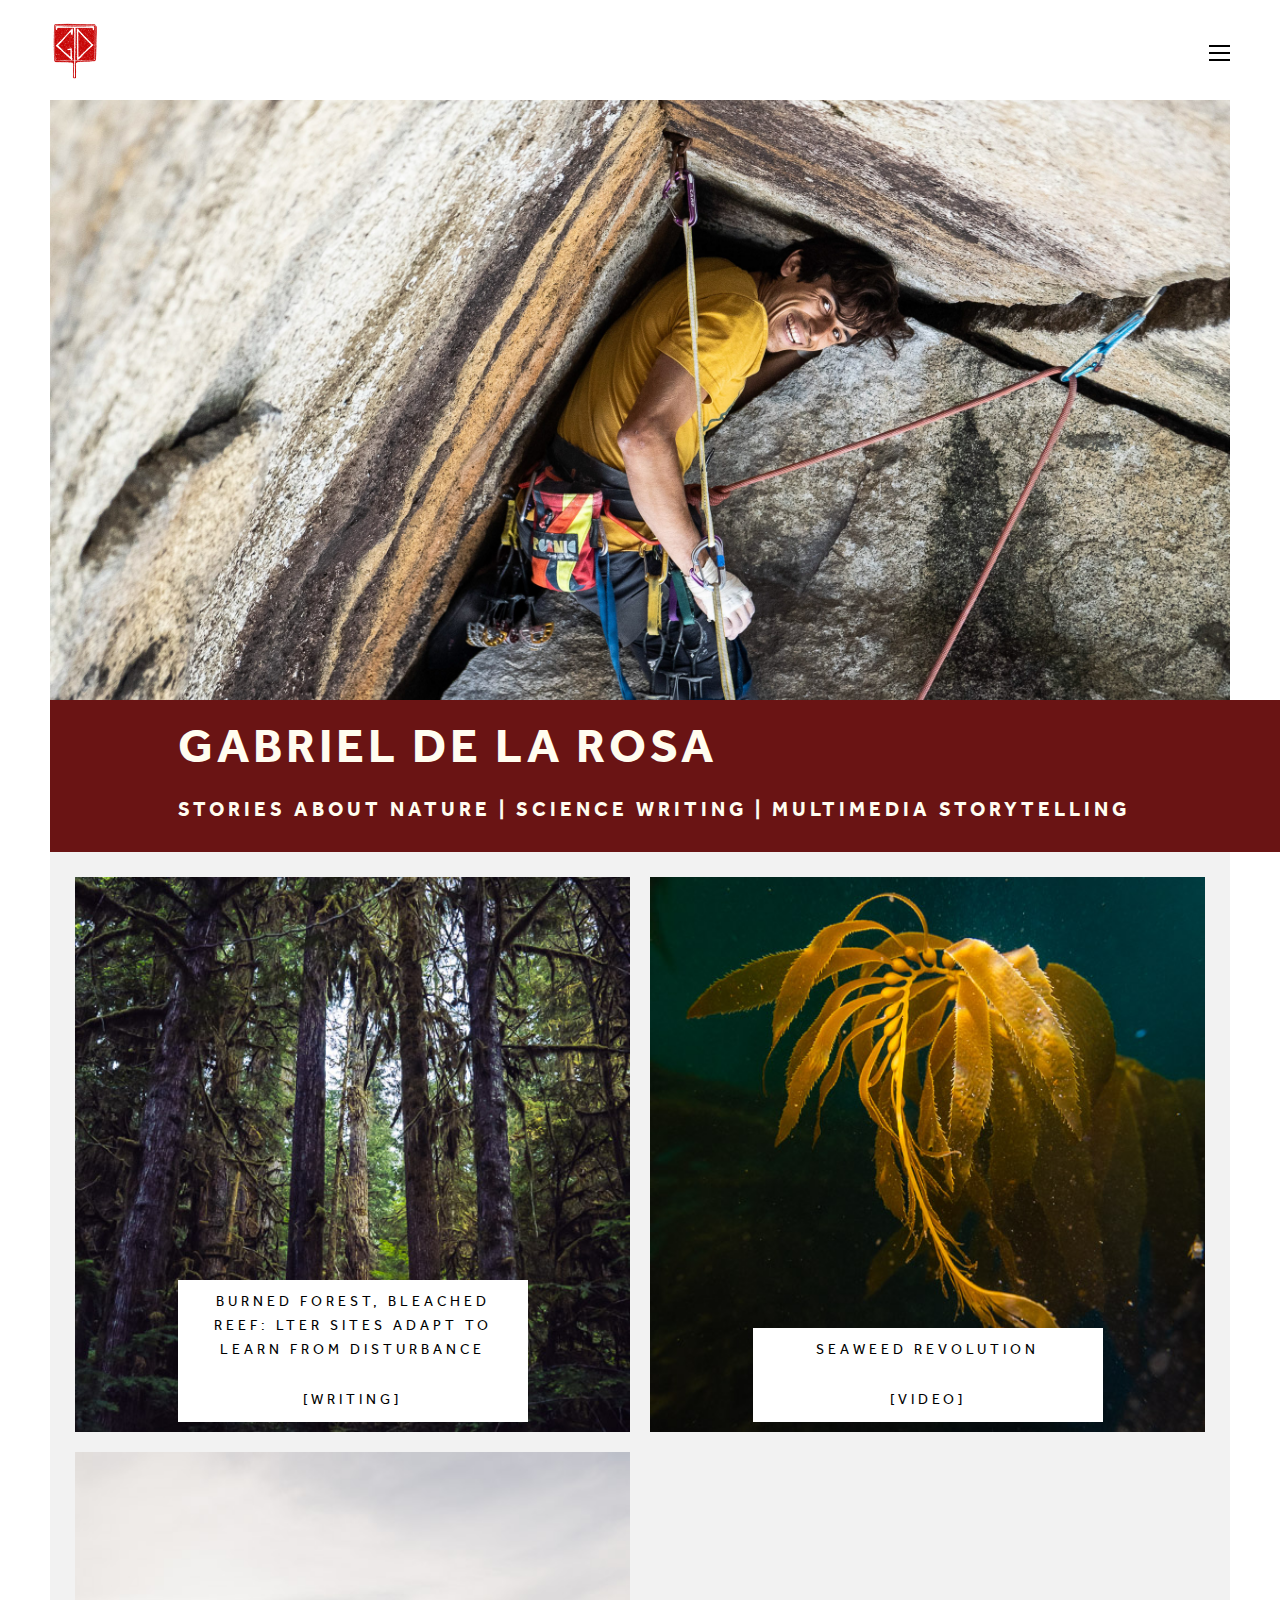
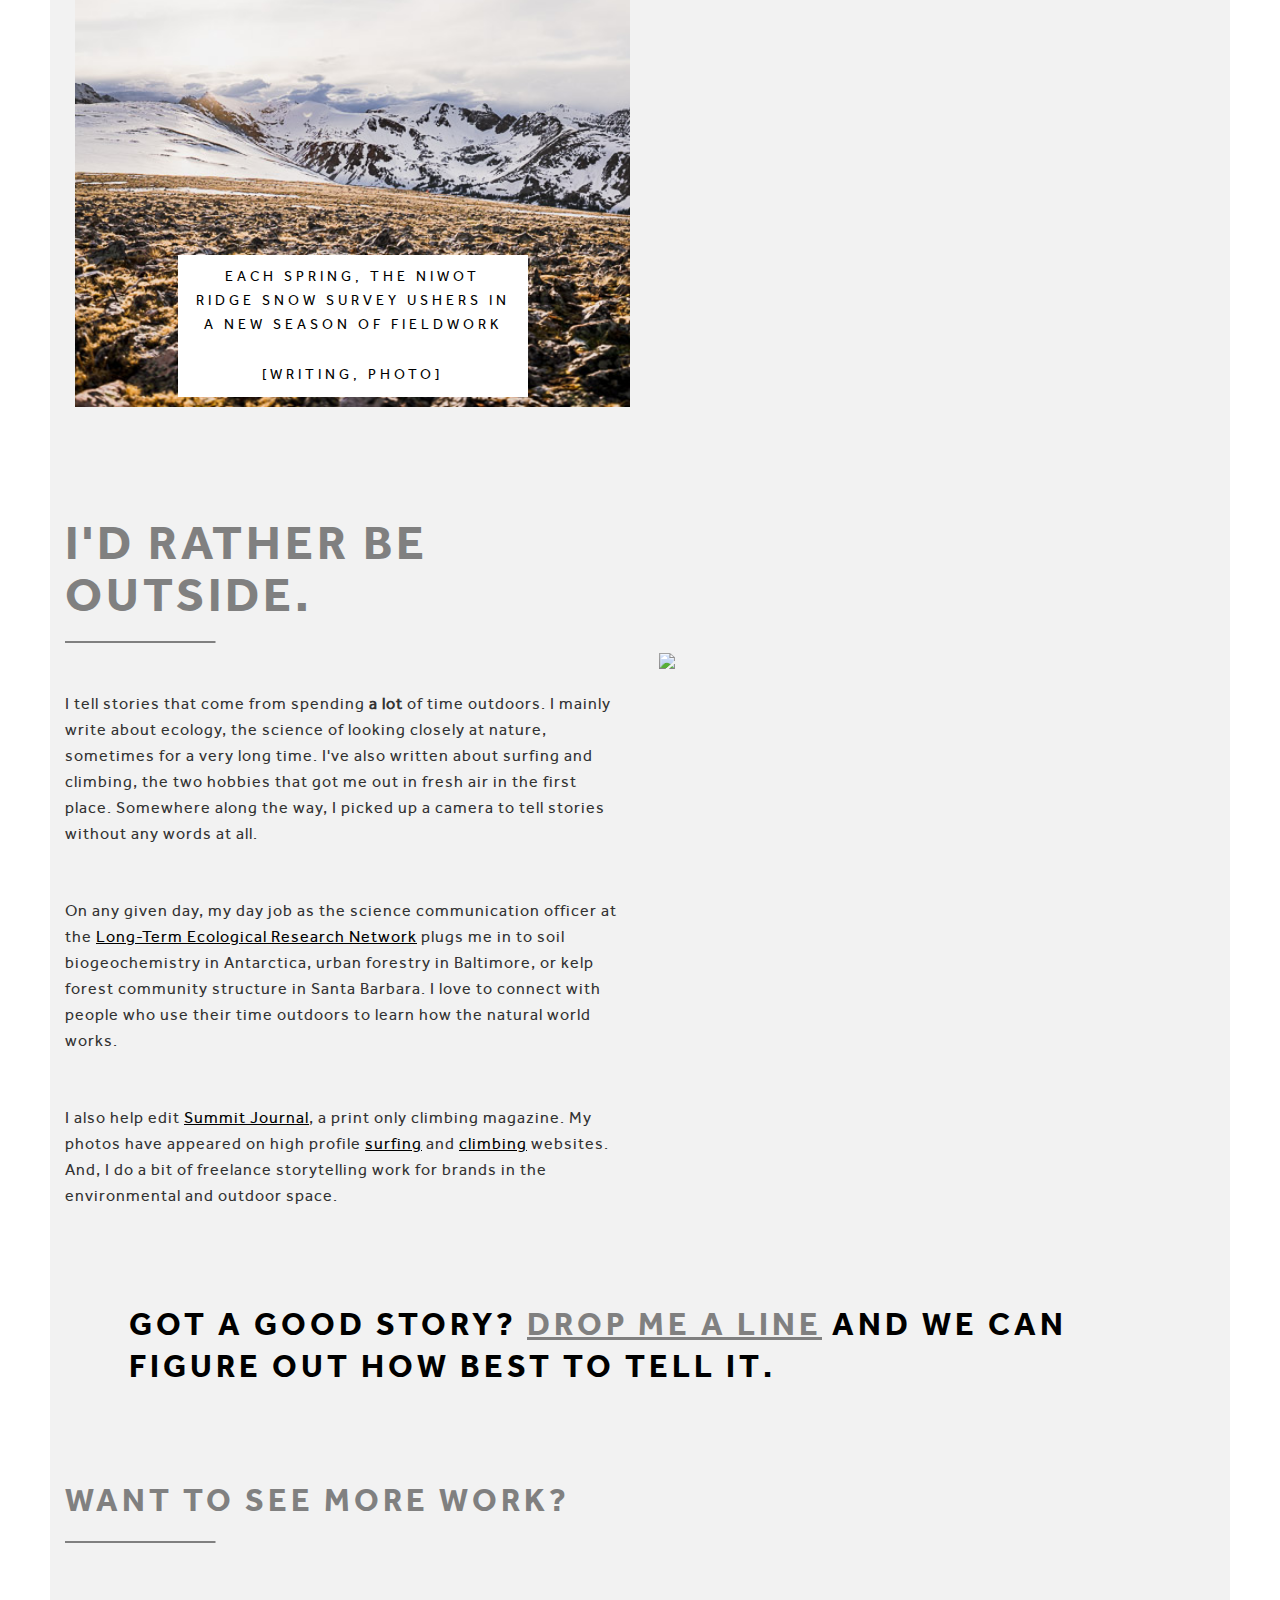
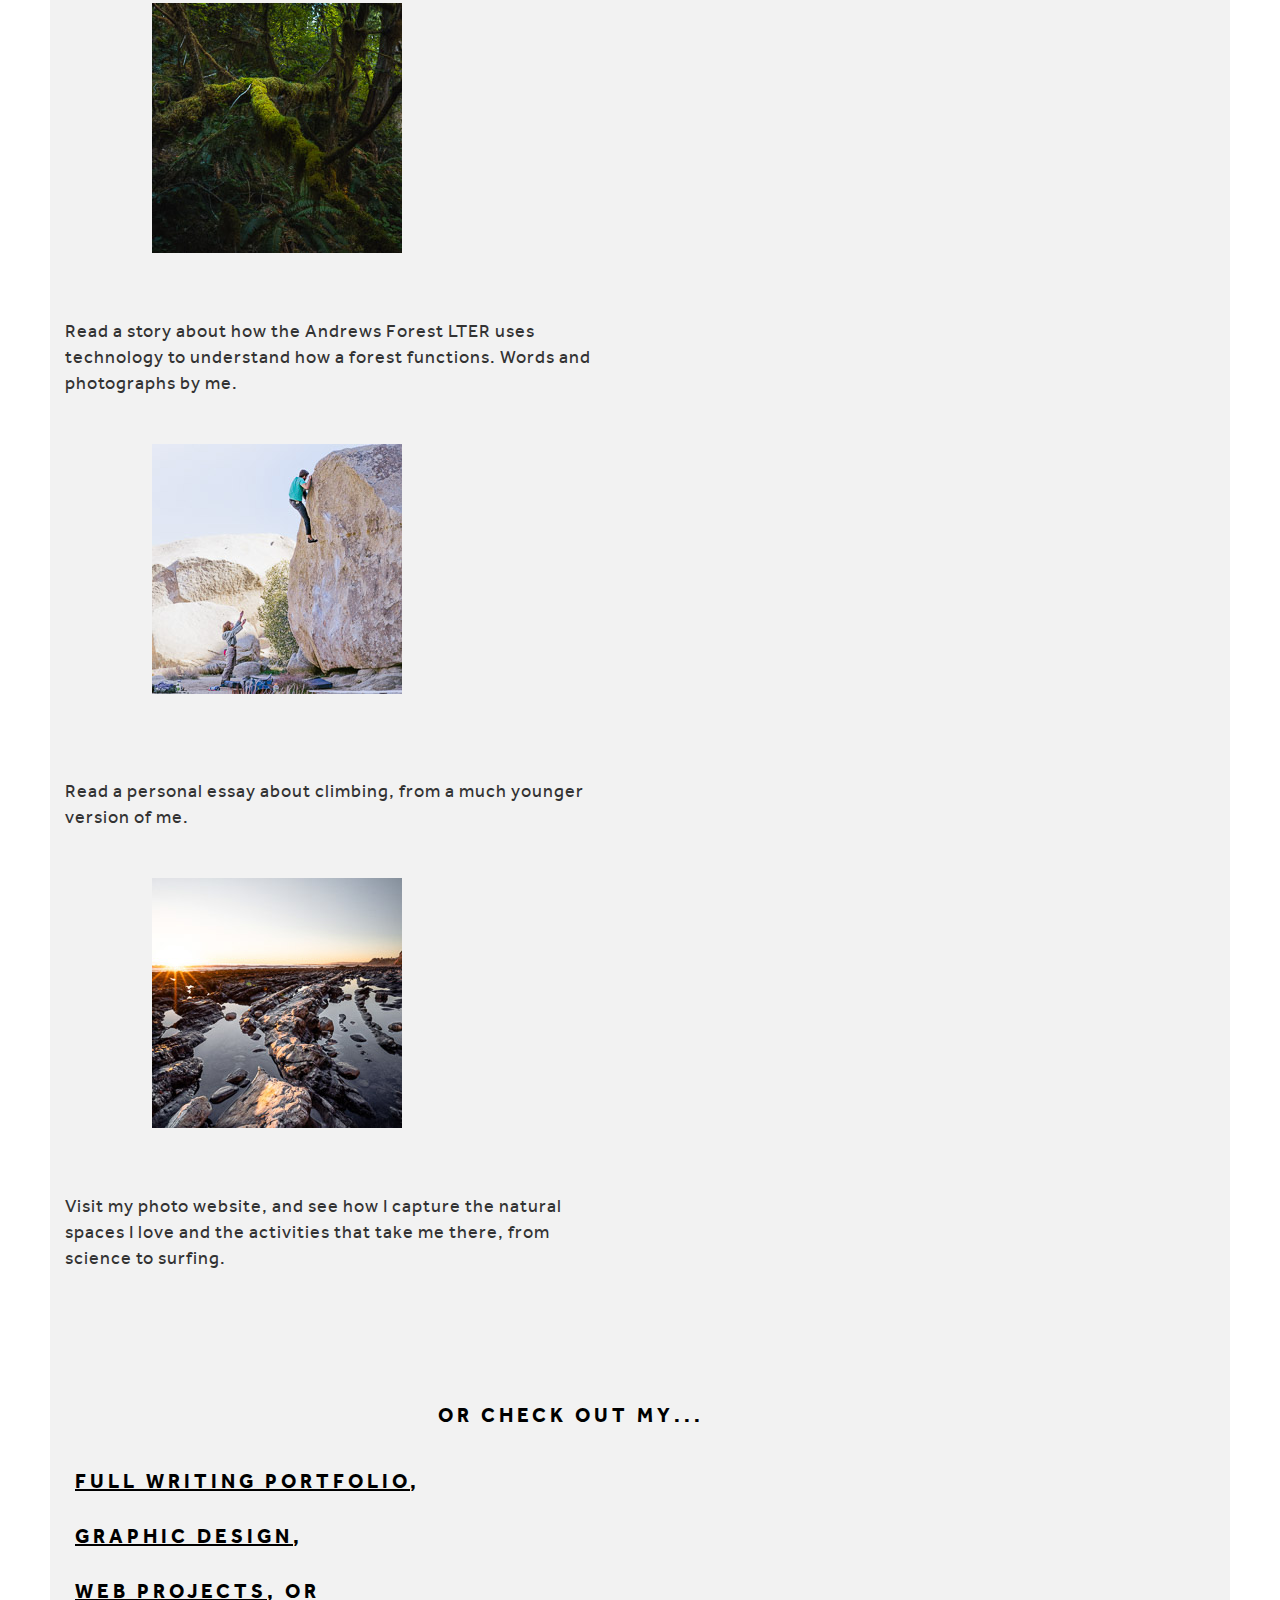
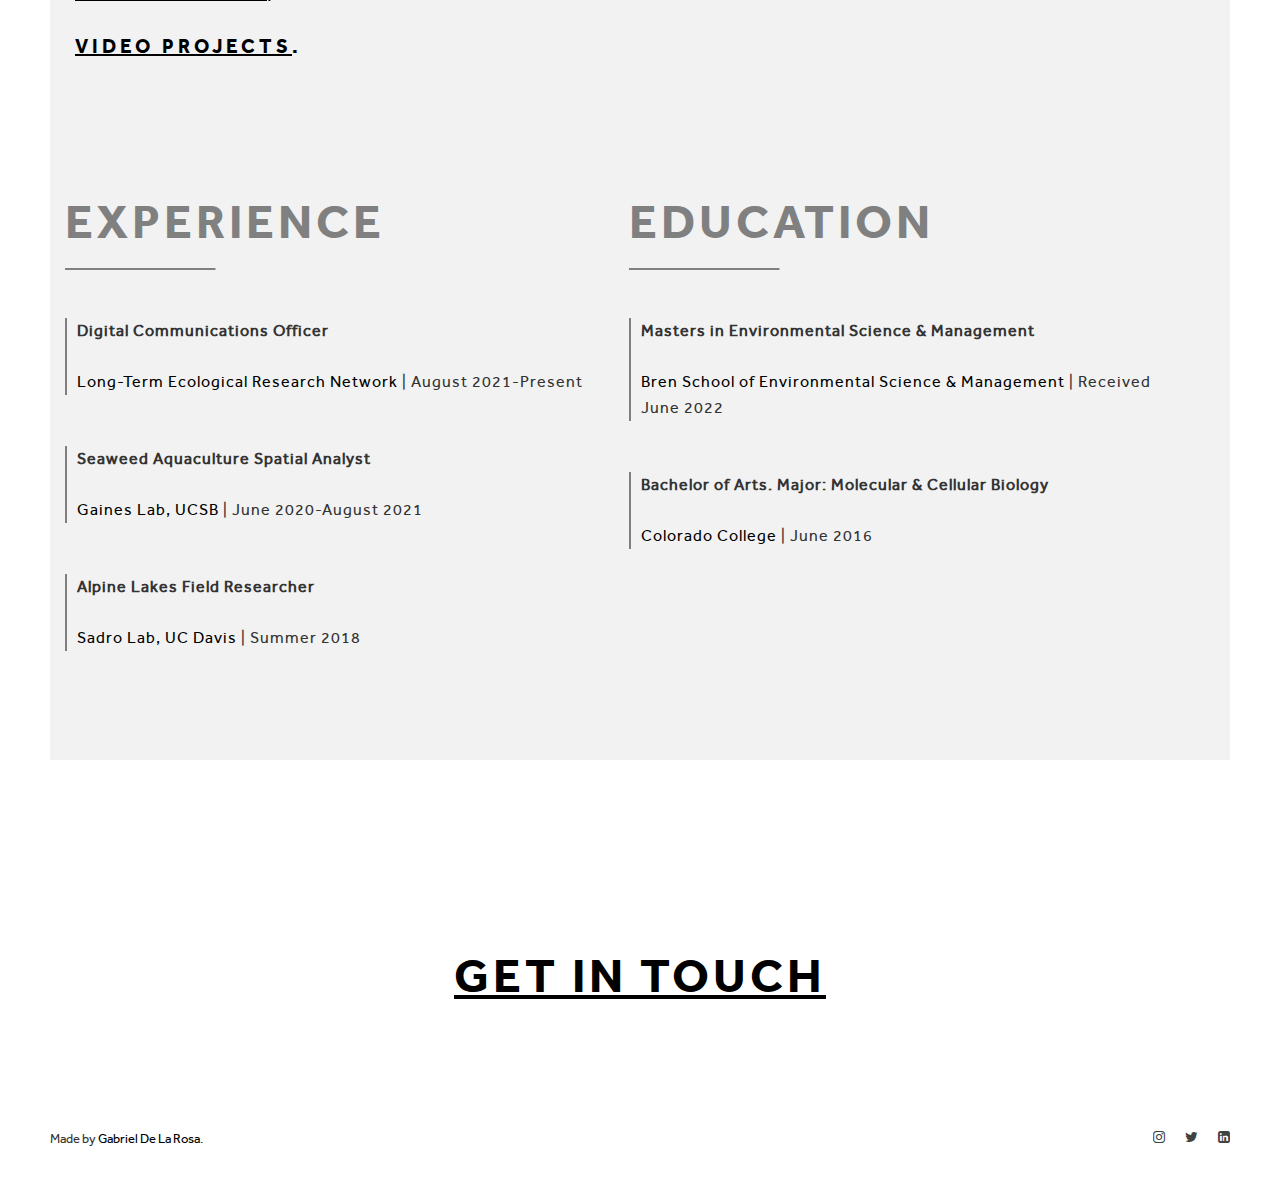
==== commit 3a834d94: "resized all photos" ====
--- a/index.html
+++ b/index.html
@@ -98,7 +98,7 @@
     </header>
     <!-- End Header -->
 
-    <div style="background-image: url(http://www.photo.gabrieldelarosa.com/images/me/me.jpg);
+    <div style="background-image: url(images/me.jpg);
                                                   background-attachment: scroll;
                                                   background-size: cover;
                                                   background-repeat: no-repeat;
@@ -140,7 +140,7 @@
                       <div class="article-wrapper">
 
                           <figure>
-                              <img class = "square-img" src="https://photos.smugmug.com/photos/i-7JZjcLq/0/X4/i-7JZjcLq-X4.jpg" alt="">
+                              <img class = "square-img" src="images/thumbs/and-thumb.jpg" alt="">
                           </figure>
 
                           <a href="https://lternet.edu/stories/burned-forest-bleached-reef-lter-sites-adapt-to-learn-from-disturbance/" class="overlay">
@@ -156,7 +156,7 @@
                       <div class="article-wrapper">
 
                           <figure>
-                              <img class = "square-img" src="https://photo.gabrieldelarosa.com/images/below/below-2.jpg" alt="">
+                              <img class = "square-img" src="images/thumbs/seaweed-thumb.jpg" alt="">
                           </figure>
 
                           <a href="/video.html" class="overlay">
@@ -172,7 +172,7 @@
                       <div class="article-wrapper">
 
                           <figure>
-                              <img  class = "square-img" src="https://photos.smugmug.com/LNO/Niwot-Site-Visit-2023/i-NKSLHrK/0/e2d0032f/X3/niwot-delarosa-79-X3.jpg" alt = "">
+                              <img  class = "square-img" src="images/thumbs/nwt-thumb.jpg" alt = "">
                           </figure>
 
                           <a href="https://lternet.edu/stories/each-spring-the-niwot-ridge-snow-survey-ushers-in-a-new-season-of-fieldwork/" class="overlay">
@@ -243,13 +243,13 @@
                 </div>
               </div>
 
-  <!--story 1-->
+  <!--story 1 thumbnail: 225 px-->
 
               <div class = "row space" style="margin-bottom:1%">
                 <div class = "column" style="width:5vw"> </div>
                   <div class="column one-fifth">
                     <a href = "https://lternet.edu/stories/a-forest-of-sensors/" class="overlay">
-                      <img class = "square-img" src="https://lternet.edu/wp-content/uploads/2022/08/DSC5240.jpg" alt="">
+                      <img class = "square-img" src="images/thumbs/and-thumb-2.jpg" alt="">
                     </a>
                   </div>
 
@@ -268,7 +268,7 @@
                 <div class = "column" style="width:5vw"> </div>
                   <div class="column one-fifth">
                     <a href = "alpine-journal.html" class="overlay">
-                      <img class = "square-img" src="https://photo.gabrieldelarosa.com/images/between/between-6.jpg" alt="">
+                      <img class = "square-img" src="images/thumbs/climb-thumb.jpg" alt="">
                     </a>
                   </div>
 
@@ -287,7 +287,7 @@
                 <div class = "column" style="width:5vw"> </div>
                   <div class="column one-fifth">
                     <a href = "http://www.photo.gabrieldelarosa.com" class="overlay">
-                      <img class = "square-img" src="https://www.photo.gabrieldelarosa.com/images/above/above-3.jpg" alt="">
+                      <img class = "square-img" src="images/thumbs/mesa-thumb.jpg" alt="">
                     </a>
                   </div>
 
@@ -388,16 +388,23 @@
 
         <!--Selected Work-->
 
-        <div class="inner-container">
-
-                      <h1 style="color: grey; text-align: center; padding-top: 100px; padding-bottom: 100px"> <a href="contact.html" style="color: grey"> <u>Get in touch</u></a> </h1>
-        </div>
-
     </main>
     <!-- End Main -->
 
     <!-- Begin Footer -->
     <footer>
+
+        <div style="background-image:url('https://d33wubrfki0l68.cloudfront.net/d20f159df0c1c4c40255f31f13ff2f7bfe02f43d/49bac/images/below/below-2.jpg'); height:30vh")>
+
+          <div style="background-color:white; margin-left: 30%; margin-right:30%; margin-top:5%; margin-bottom:5%; top:30%; position:relative;">
+
+            <div class="divider50"></div>
+            <h1 style="color: 000; text-align: center;"> <a href="contact.html" class = "overlay" style="color: 000"> <u>Get in touch</u></a> </h1>
+            <div class="divider50"></div>
+
+          </div>
+
+        </div>
 
         <div class="copyrights">
             <p>Made by <a href="https://www.gabrieldelarosa.com" target="_blank">Gabriel De La Rosa</a>.</p>
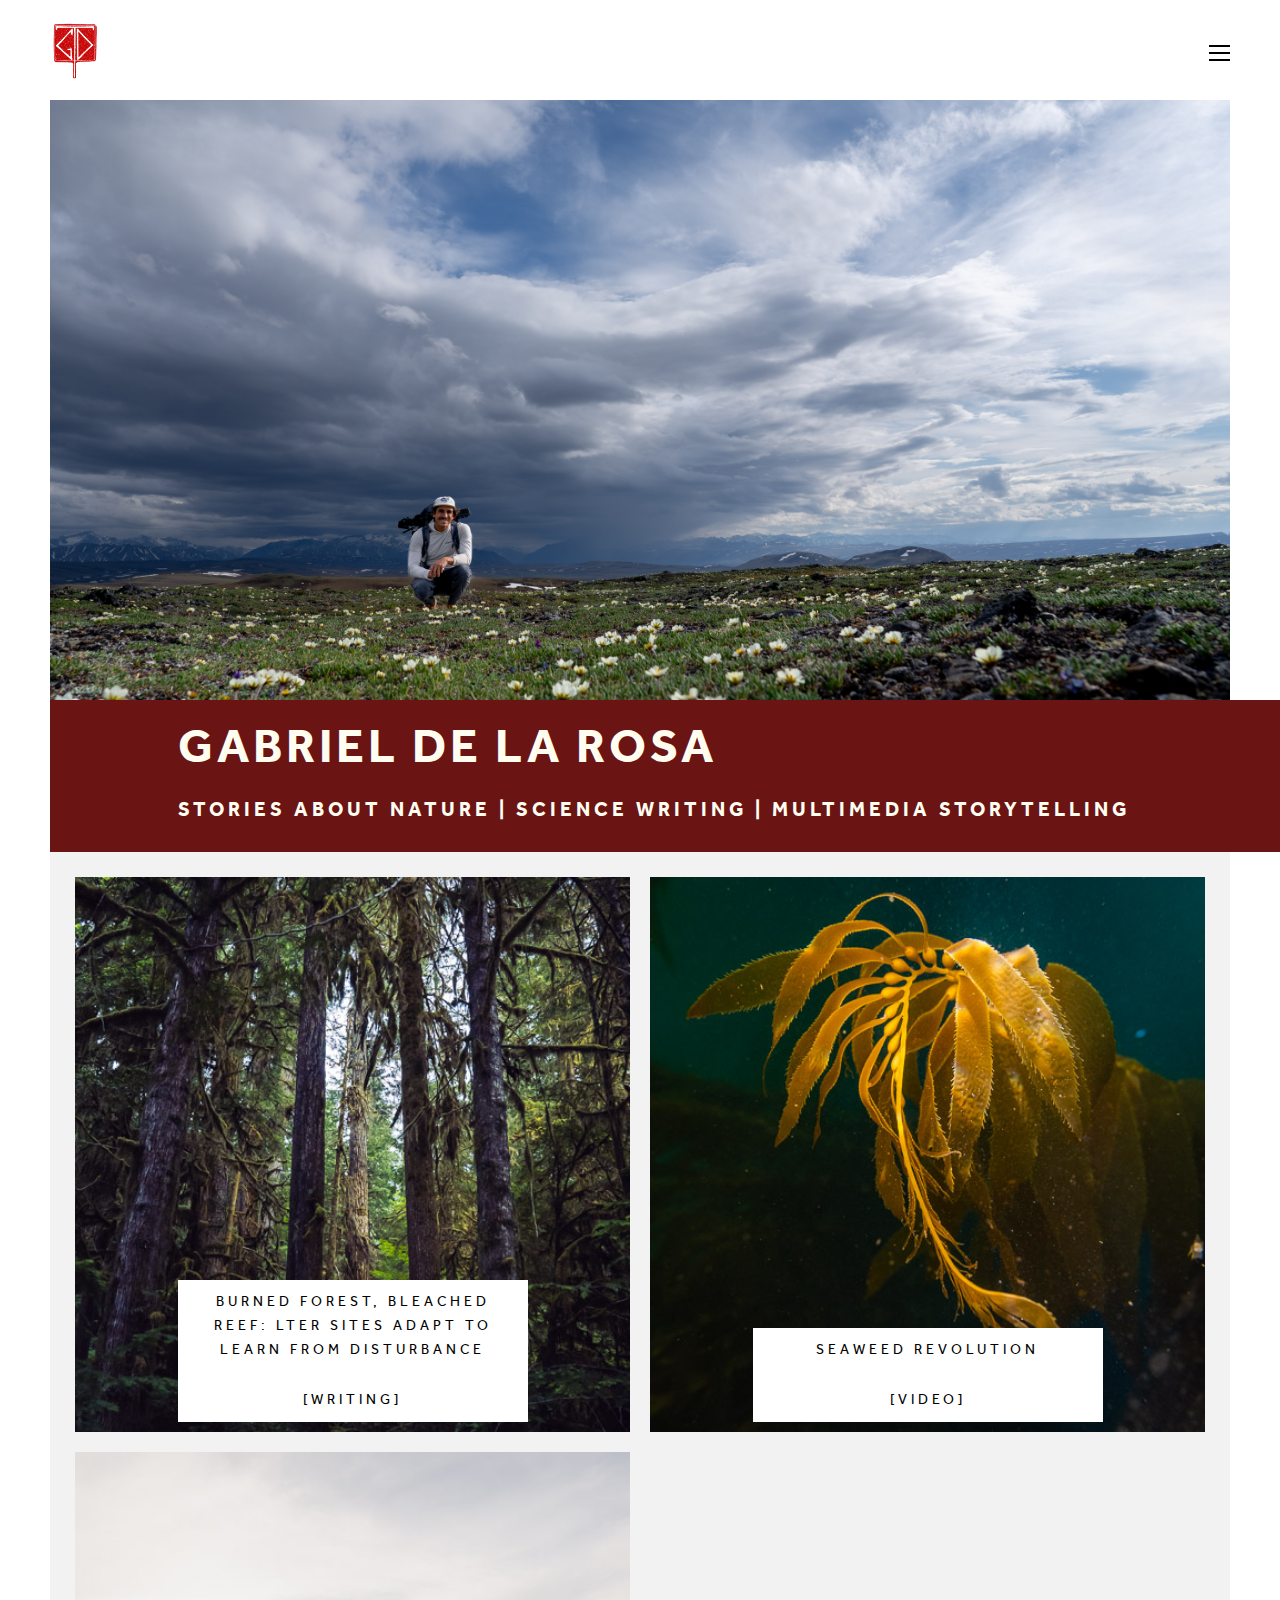
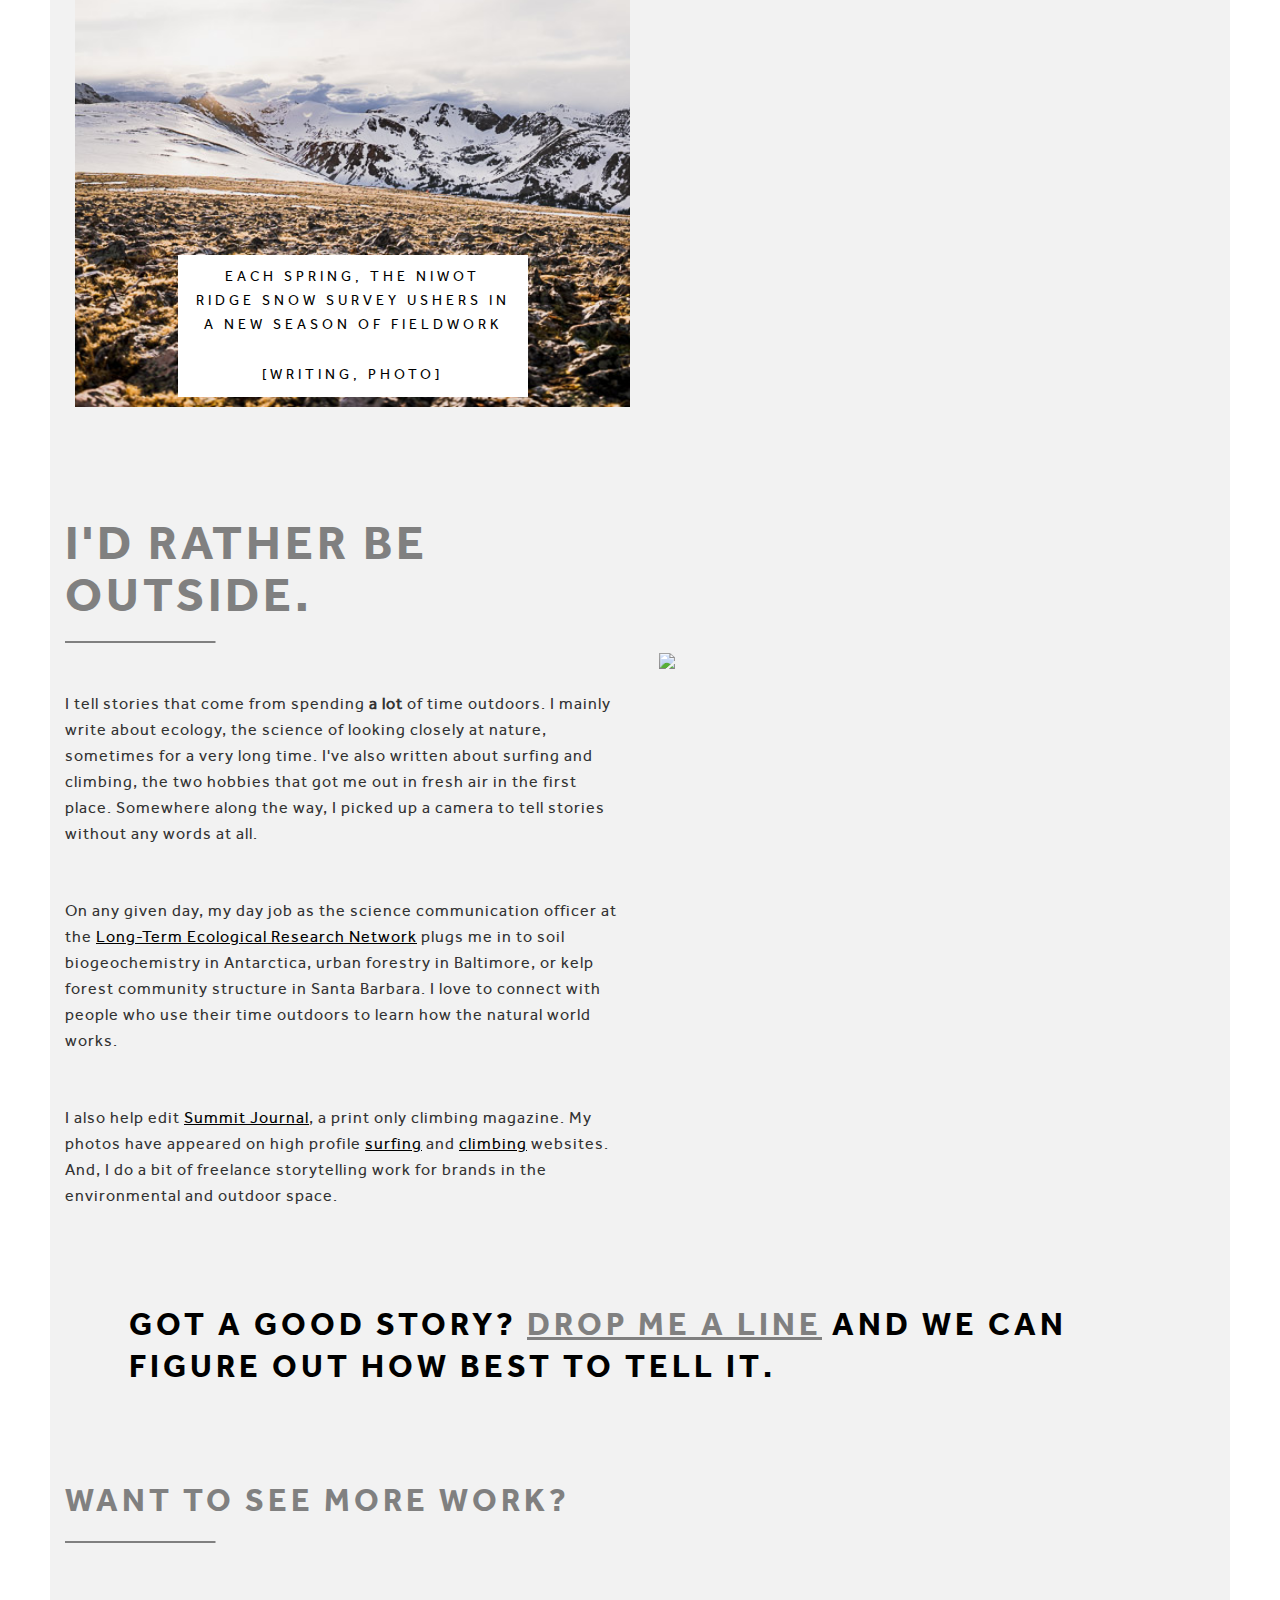
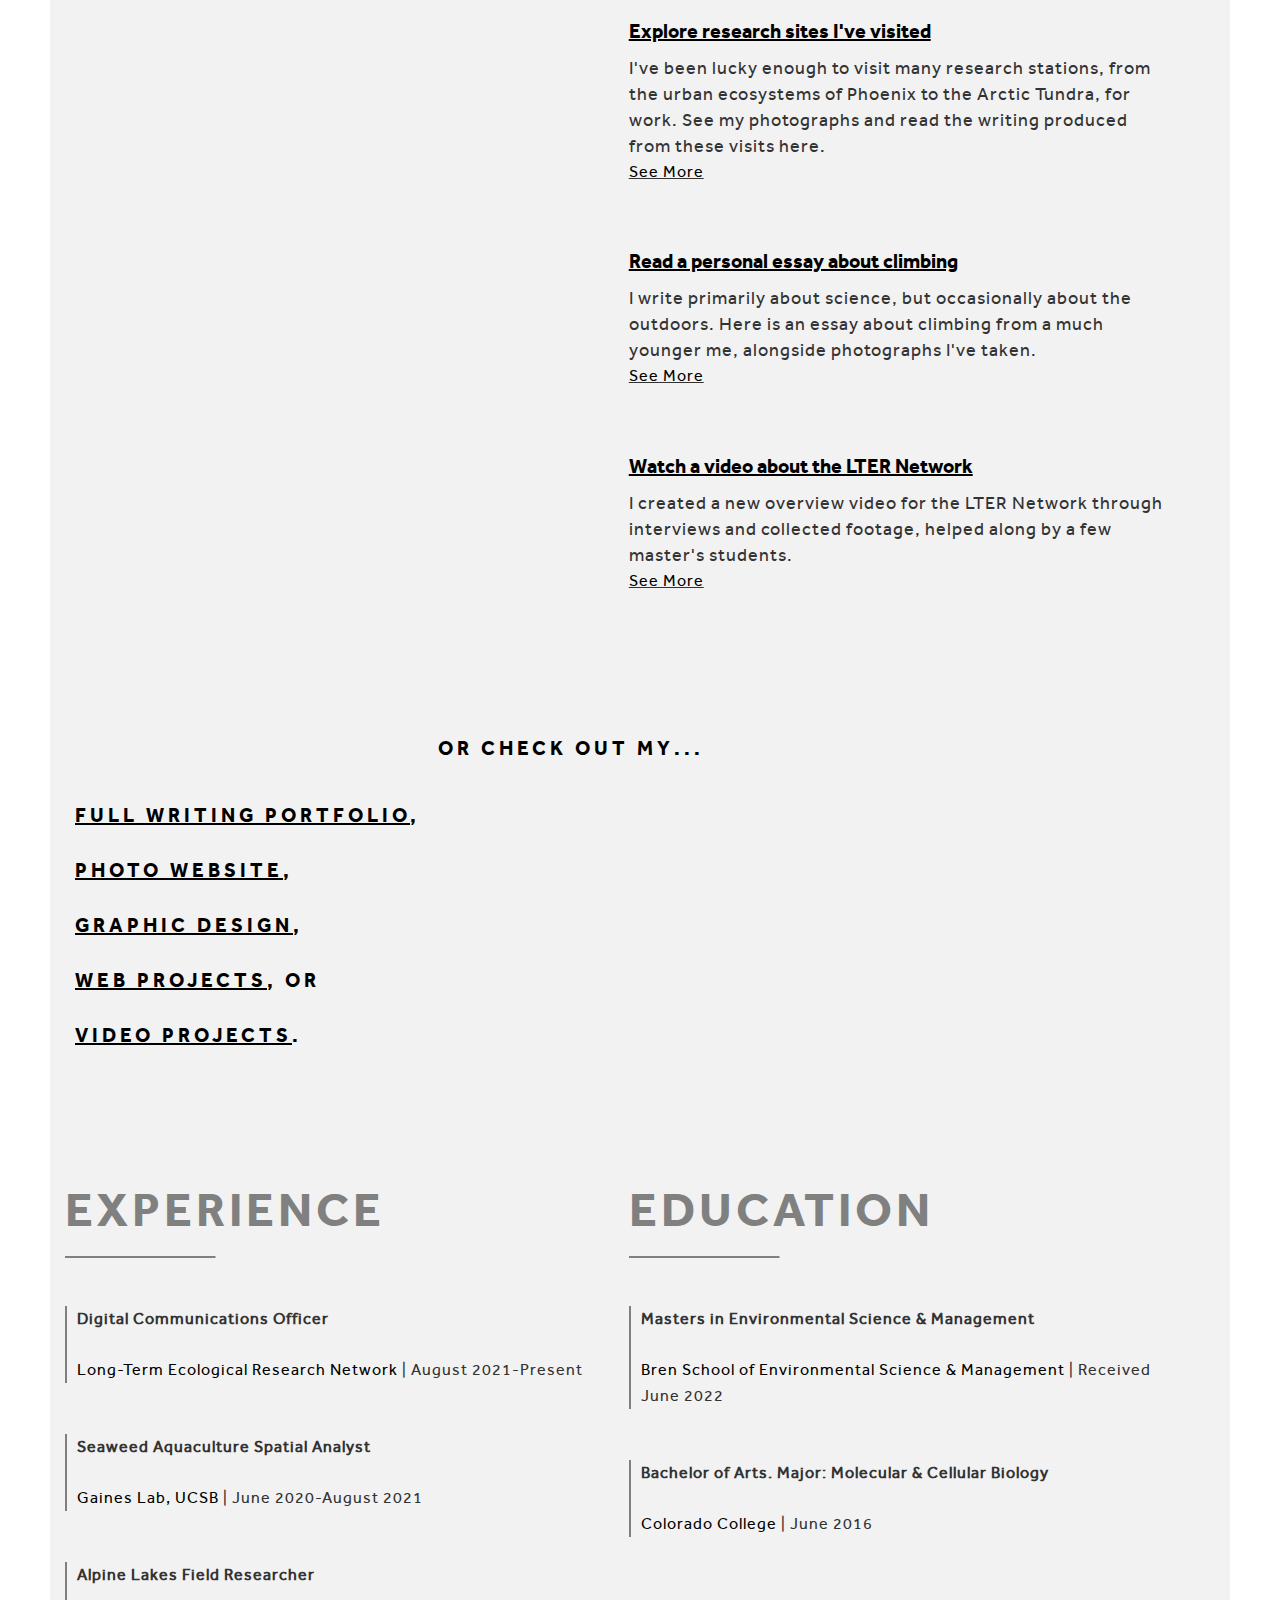
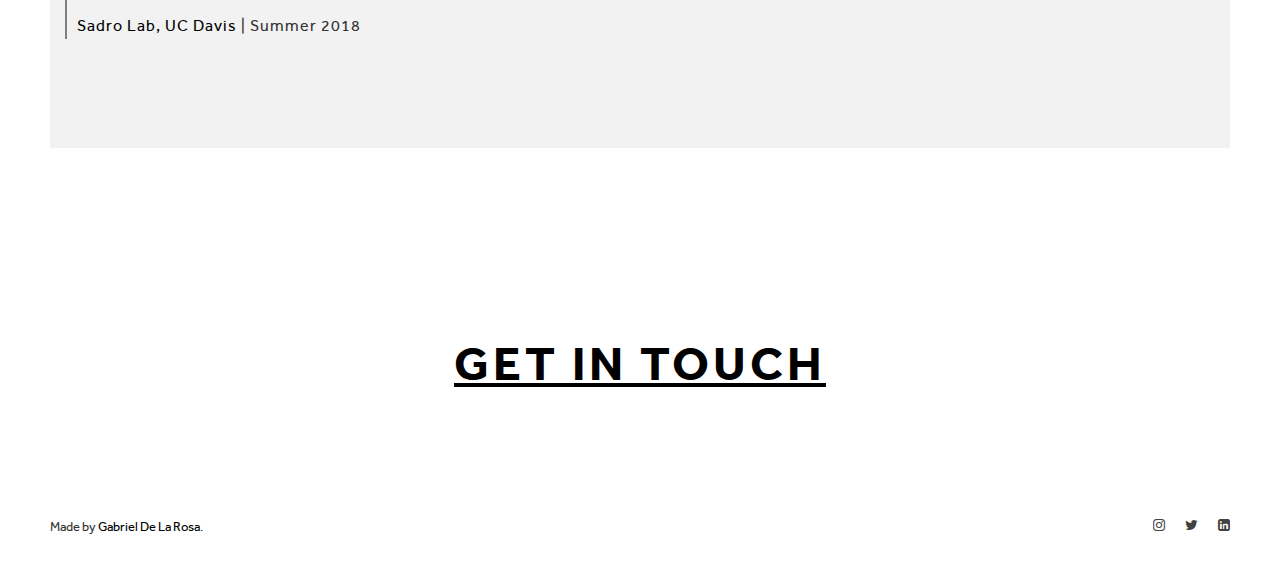
==== commit e6402fa0: "reworked home page and added some other updates" ====
--- a/index.html
+++ b/index.html
@@ -243,62 +243,93 @@
                 </div>
               </div>
 
+
   <!--story 1 thumbnail: 225 px-->
-
-              <div class = "row space" style="margin-bottom:1%">
-                <div class = "column" style="width:5vw"> </div>
+          <div class = "samples">
+
+              <div class = "row space">
+                <div class = "column">
                   <div class="column one-fifth">
-                    <a href = "https://lternet.edu/stories/a-forest-of-sensors/" class="overlay">
-                      <img class = "square-img" src="images/thumbs/and-thumb-2.jpg" alt="">
+                    <a href = "https://photo.gabrieldelarosa.com/for-work" target="_blank" class="overlay">
+                      <img class = "square-img" src="https://photo.gabrieldelarosa.com/images/arctic/arc-14.jpg" alt="">
                     </a>
                   </div>
 
                 <div class="column three-fifth">
-                  <div style="height:6vh">
-                  </div>
-                  <p class="p big"> Read a story about how the Andrews Forest LTER uses technology to understand how a forest functions. Words and photographs by me.
-                  </p>
-                </div>
-
-              </div>
+                  <h3 style="letter-spacing: 0; text-transform: none; margin-bottom: 6px; text-decoration: underline;">
+                    <a href="https://photo.gabrieldelarosa.com/for-work" target="_blank">
+                      Explore research sites I've visited
+                    </a>
+                  </h3>
+                  <p class="p big" style="margin-bottom:0;"> I've been lucky enough to visit many research stations, from the urban ecosystems of Phoenix to the Arctic Tundra, for work. See my photographs and read the writing produced from these visits here. 
+                  </p>
+                  <p class = "read-more" style="text-decoration: underline">
+                    <a href=https://photo.gabrieldelarosa.com/for-work target="_blank">
+                    See More
+                    </a>
+                  </p>
+                </div>
+
+              </div>
+            </div>
 
   <!--story 2-->
 
-              <div class = "row space" style="margin-bottom:1%">
-                <div class = "column" style="width:5vw"> </div>
+               <div class = "row space">
+                <div class = "column">
                   <div class="column one-fifth">
                     <a href = "alpine-journal.html" class="overlay">
-                      <img class = "square-img" src="images/thumbs/climb-thumb.jpg" alt="">
+                      <img class = "square-img" src="https://photo.gabrieldelarosa.com/images/gal/thumb-30.jpg" alt="">
                     </a>
                   </div>
 
                 <div class="column three-fifth">
-                  <div style="height:8vh">
-                  </div>
-                  <p class="p big"> Read a personal essay about climbing, from a much younger version of me. 
-                  </p>
-                </div>
-
-              </div>
+                  <h3 style="letter-spacing: 0; text-transform: none; margin-bottom: 6px; text-decoration: underline;">
+                    <a href="alpine-journal.html">
+                      Read a personal essay about climbing
+                    </a>
+                  </h3>
+                  <p class="p big" style="margin-bottom:0;"> I write primarily about science, but occasionally about the outdoors. Here is an essay about climbing from a much younger me, alongside photographs I've taken. 
+                  </p>
+                  <p class = "read-more" style="text-decoration: underline">
+                    <a href=alpine-journal.html>
+                    See More
+                    </a>
+                  </p>
+                </div>
+
+                
+
+              </div>
+            </div>
 
   <!--story 3-->
 
-              <div class = "row space" style="margin-bottom:1%">
-                <div class = "column" style="width:5vw"> </div>
+                 <div class = "row space">
+                <div class = "column">
                   <div class="column one-fifth">
-                    <a href = "http://www.photo.gabrieldelarosa.com" class="overlay">
-                      <img class = "square-img" src="images/thumbs/mesa-thumb.jpg" alt="">
+                    <a href = "video.html" class="overlay">
+                      <img class = "square-img" src="https://photo.gabrieldelarosa.com/images/arctic/arc-14.jpg" alt="">
                     </a>
                   </div>
 
                 <div class="column three-fifth">
-                  <div style="height:6vh">
-                  </div>
-                  <p class="p big"> Visit my photo website, and see how I capture the natural spaces I love and the activities that take me there, from science to surfing.
-                  </p>
-                </div>
-
-              </div>
+                  <h3 style="letter-spacing: 0; text-transform: none; margin-bottom: 6px; text-decoration: underline;">
+                    <a href="video.html">
+                      Watch a video about the LTER Network
+                    </a>
+                  </h3>
+                  <p class="p big" style="margin-bottom:0;"> I created a new overview video for the LTER Network through interviews and collected footage, helped along by a few master's students. 
+                  </p>
+                  <p class = "read-more" style="text-decoration: underline">
+                    <a href=video.html>
+                    See More
+                    </a>
+                  </p>
+                </div>
+
+              </div>
+            </div>
 
   <!--check out my...-->
 
@@ -310,6 +341,7 @@
 
                 <div class="column one-half" style="padding-left: 10px">
                   <h3><a href="writing.html"><u>Full writing portfolio</u></a>,
+                  <h3><a href="http://www.photo.gabrieldelarosa.com" target="_blank"><u>photo website</u></a>, 
                   </h3>
                   <h3><a href="graphic_design.html"><u>Graphic Design</u></a>,
                   </h3>
--- a/css/styles.css
+++ b/css/styles.css
@@ -2844,6 +2844,7 @@
             margin: 0 4% 50px 0;
             text-align: center;
         }
+
         .blog.has-sidebar .posts article {
             float: none;
             width: 100%;
@@ -2874,12 +2875,12 @@
         }
         .blog .posts article h2 {
             font-size: 20px;
-            line-height: 32px;
+            line-height: 26px;
             margin-bottom: 5px;
         }
         .blog .posts article .categories {
             display: block;
-            margin-bottom: 30px;
+            margin-bottom: 16px;
             font-size: 13px;
         }
         .blog .posts article .excerpt {
@@ -2903,6 +2904,116 @@
             width:60%;
             margin: auto
         }
+
+        /* posts-thin*/
+
+
+        .blog {
+
+        }
+        .blog.has-sidebar {
+
+        }
+        .blog.has-sidebar::after {
+            content: "";
+            display: block;
+            clear: both;
+        }
+        .blog .posts-thin {
+
+        }
+        .blog.has-sidebar .posts {
+            width: 64%;
+            float: left;
+            margin: 0 8% 50px 0;
+        }
+        .blog .posts-thin::after {
+            display: block;
+            content: "";
+            clear: both;
+        }
+        .blog .posts-thin article {
+            float: left;
+            width: 30%;
+            margin: 0 3% 50px 0;
+            text-align: left;
+        }
+
+        .blog .posts-thin article::after{
+            clear:both;
+        }
+
+        .blog.has-sidebar .posts-thin article {
+            float: none;
+            width: 100%;
+            margin: 0 0 50px 0;
+        }
+
+        .blog .posts-thin article:nth-child(3n) {
+            float:left;
+            margin: 0 1% 50px 0;
+        }
+
+        .blog .posts-thin article:nth-child(3n+1){
+            clear:both ;
+        }
+
+        .blog .posts-thin article figure {
+            margin-bottom: 20px;
+        }
+        .blog .posts-thin article figure img {
+            display: block;
+        }
+        .blog .posts-thin article figure a {
+            position: relative;
+            display: block;
+        }
+        .blog .posts-thin article figure a::before {
+            position: absolute;
+            content: "";
+            display: block;
+            width: 100%;
+            height: 100%;
+            top: 0;
+            left: 0;
+            opacity: 0;
+        }
+        .blog .posts-thin article h2 {
+            font-size: 24px;
+            line-height: 24px;
+            margin-bottom: 5px;
+            letter-spacing: 0;
+            text-transform: none;
+        }
+        .blog .posts-thin article .categories {
+            display: block;
+            margin-bottom: 20px;
+            font-size: 11px;
+            text-align: right;
+        }
+        .blog .posts-thin article .excerpt {
+            margin-bottom: 25px;
+        }
+        .blog .posts-thin article .read-more {
+            letter-spacing: 2px;
+            margin-bottom: 0px;
+            text-transform: uppercase;
+            font-size: 11px;
+            text-align: center;
+        }
+
+        .blog .posts-thin:hover article figure a::before {
+            opacity: 0.75;
+        }
+        .blog .posts-thin article:hover figure a::before {
+            opacity: 0;
+        }
+
+        .blog-text{
+            width:60%;
+            margin: auto
+        }
+
 
     /* Sidebar */
         .blog.has-sidebar .sidebar {
@@ -3804,6 +3915,21 @@
                 }
 
         /* ----------------------*/
+        /* Samples               */
+        /* ----------------------*/
+
+        .samples{
+        }
+        .samples .row .space{
+            margin-bottom:1%
+        }
+
+        .samples .column{
+            width:5vw
+        }
+
+
+        /* ----------------------*/
         /* Pages                 */
         /* ----------------------*/
 
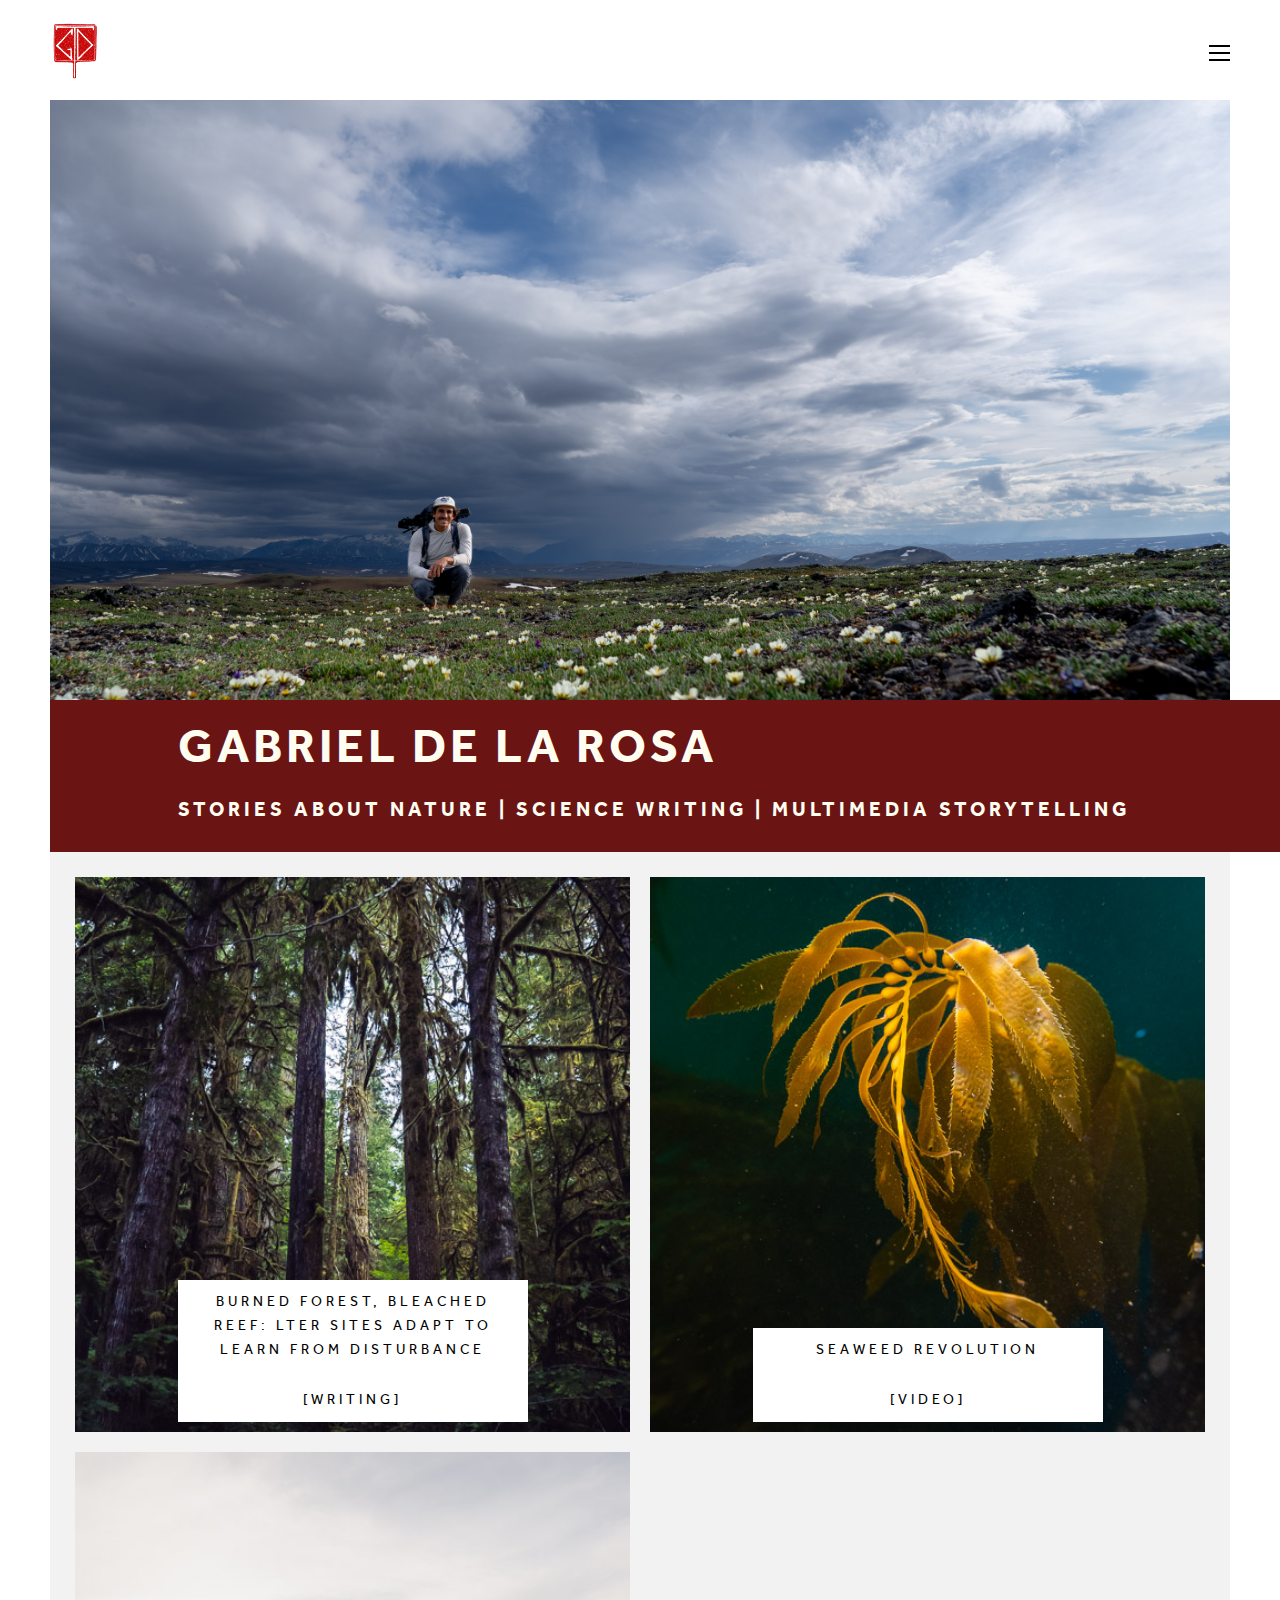
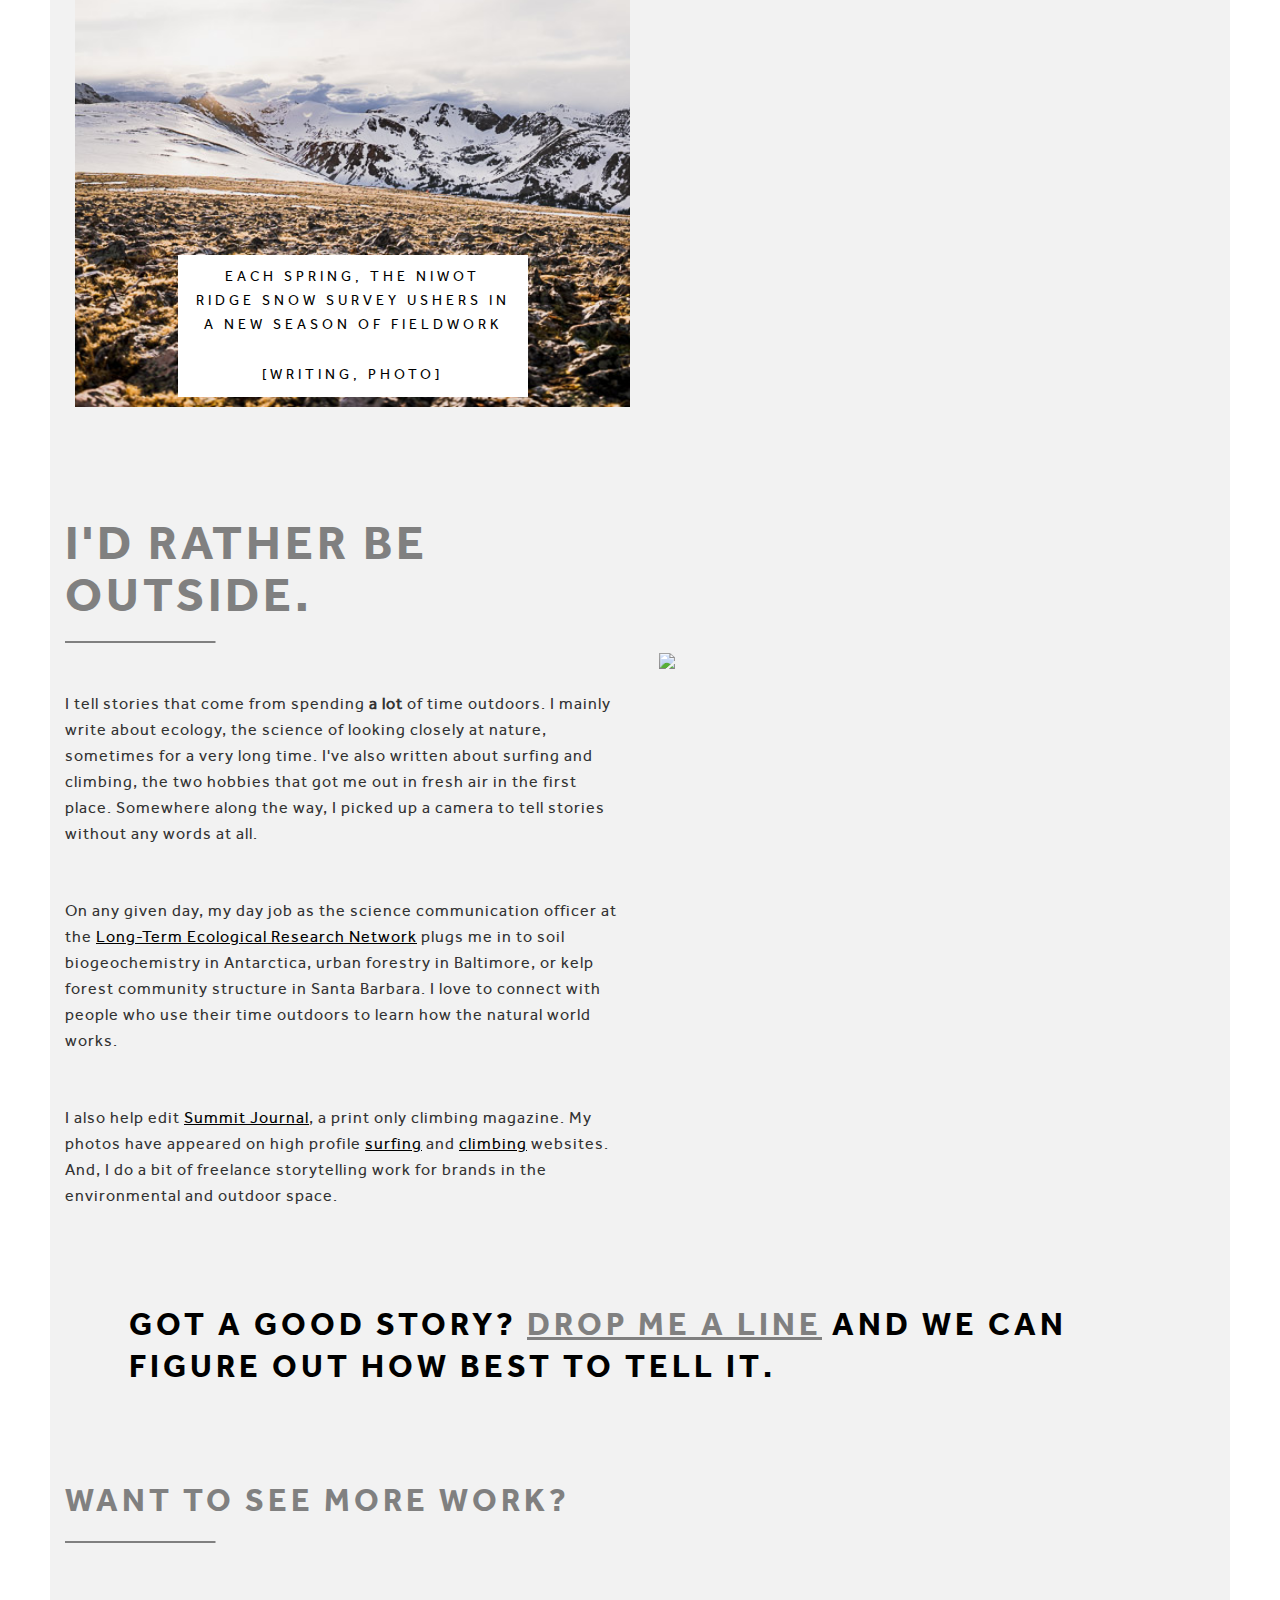
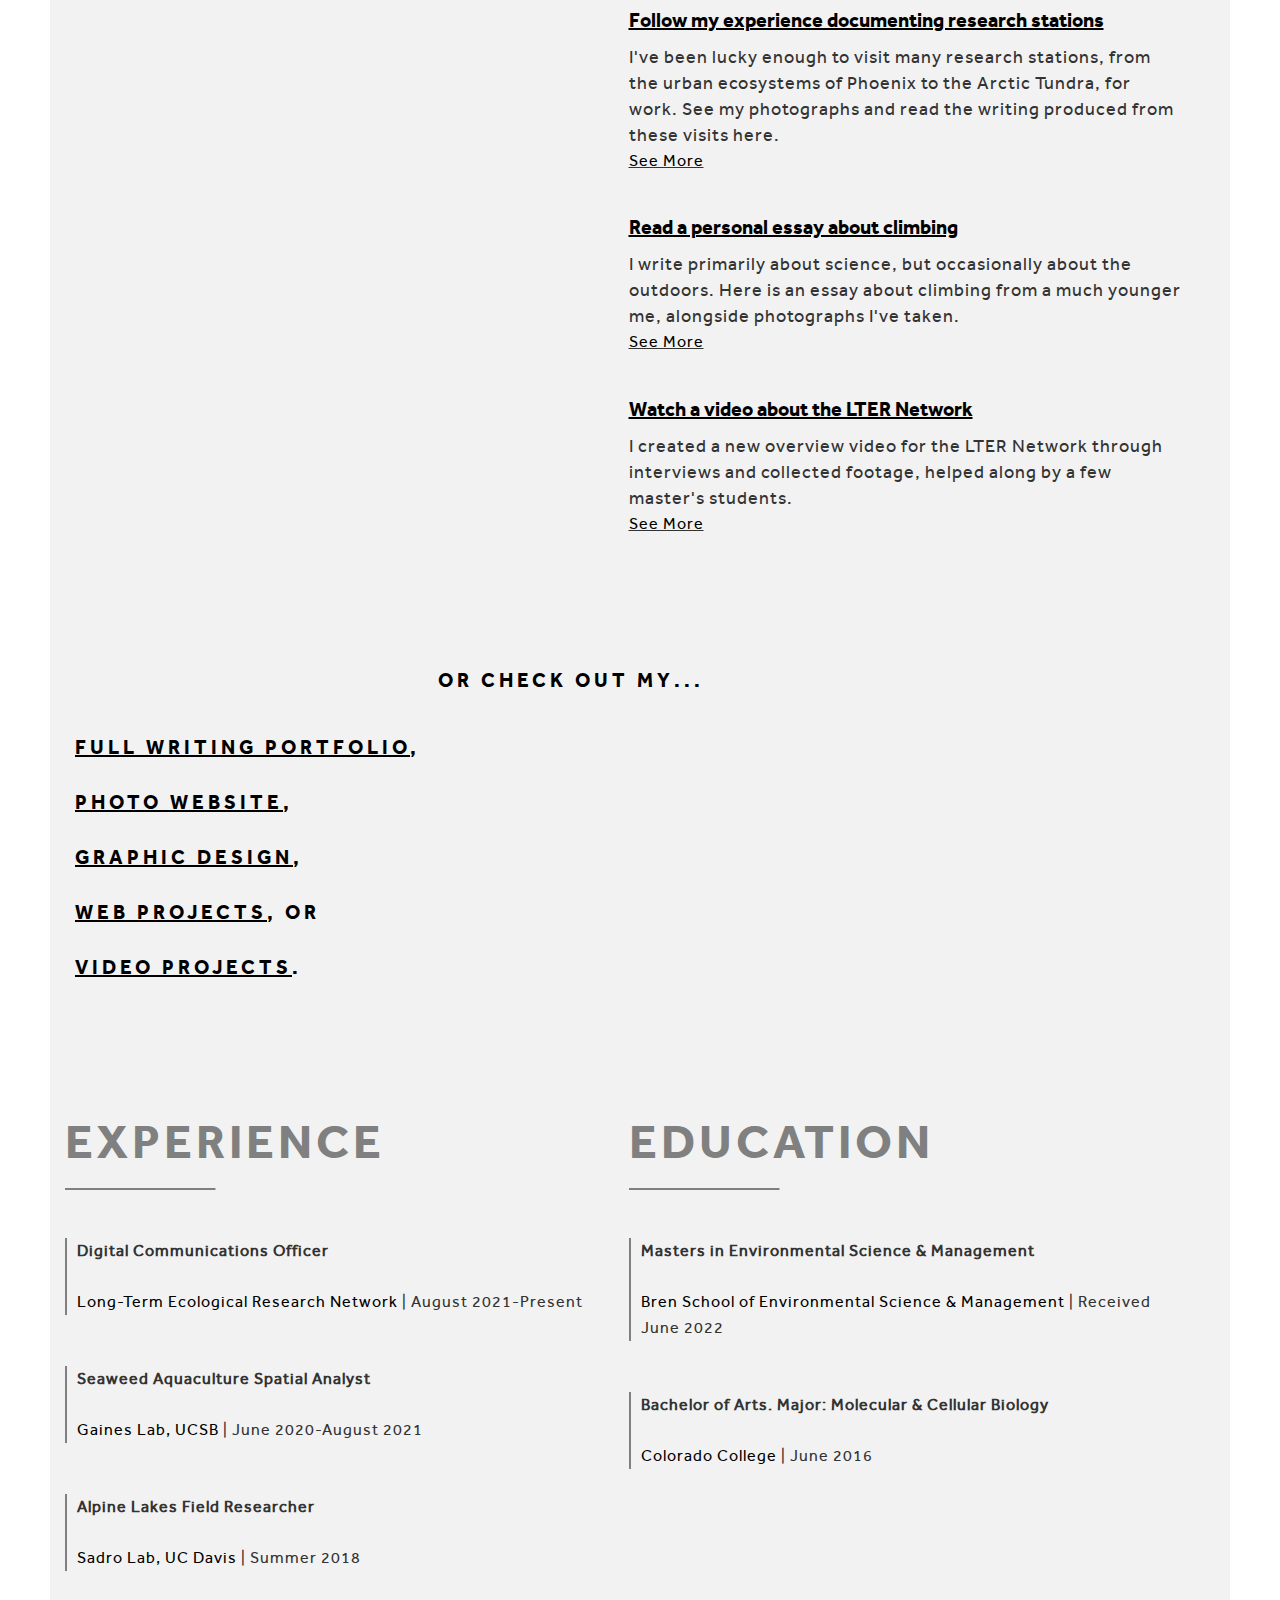
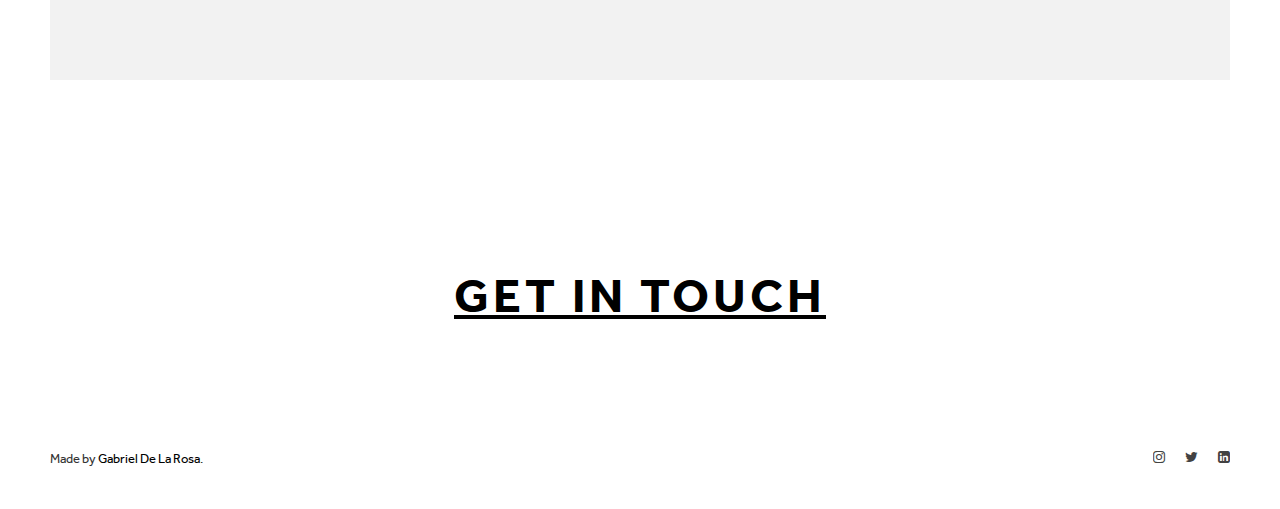
==== commit 750231a8: "fixed some reactive parts of the site" ====
--- a/index.html
+++ b/index.html
@@ -196,6 +196,8 @@
             <div class = "row space" style="margin-bottom:5%">
               <div class="column three-fifth" style = "margin-top: 100px">
 
+                <div class="article-wrapper">
+
                   <h1 style="color: grey"> I'd rather be outside. </h1>
                   <svg height="50" style="display:block">
                     <rect x = "0" y = "0" width = "50%" height = "3%" style="
@@ -213,6 +215,7 @@
                   <p>
                   I also help edit <a href="https://www.summitjournal.com/"><u>Summit Journal</u></a>, a print only climbing magazine. My photos have appeared on high profile <a href="https://www.surfline.com/surf-news/wave-quote-day/169393"><u> surfing</u></a> and <a href="https://gearjunkie.com/climbing/wild-country-mosquito-climbing-harness-review"><u>climbing</u></a> websites. And, I do a bit of freelance storytelling work for brands in the environmental and outdoor space.
                   </p>
+                </div>
 
               </div>
 
@@ -245,10 +248,10 @@
 
 
   <!--story 1 thumbnail: 225 px-->
-          <div class = "samples">
+
+          <div class = "inner-container">
 
               <div class = "row space">
-                <div class = "column">
                   <div class="column one-fifth">
                     <a href = "https://photo.gabrieldelarosa.com/for-work" target="_blank" class="overlay">
                       <img class = "square-img" src="https://photo.gabrieldelarosa.com/images/arctic/arc-14.jpg" alt="">
@@ -258,7 +261,7 @@
                 <div class="column three-fifth">
                   <h3 style="letter-spacing: 0; text-transform: none; margin-bottom: 6px; text-decoration: underline;">
                     <a href="https://photo.gabrieldelarosa.com/for-work" target="_blank">
-                      Explore research sites I've visited
+                      Follow my experience documenting research stations
                     </a>
                   </h3>
                   <p class="p big" style="margin-bottom:0;"> I've been lucky enough to visit many research stations, from the urban ecosystems of Phoenix to the Arctic Tundra, for work. See my photographs and read the writing produced from these visits here. 
@@ -270,13 +273,11 @@
                   </p>
                 </div>
 
-              </div>
             </div>
 
   <!--story 2-->
 
                <div class = "row space">
-                <div class = "column">
                   <div class="column one-fifth">
                     <a href = "alpine-journal.html" class="overlay">
                       <img class = "square-img" src="https://photo.gabrieldelarosa.com/images/gal/thumb-30.jpg" alt="">
@@ -301,12 +302,10 @@
                 
 
               </div>
-            </div>
 
   <!--story 3-->
 
                  <div class = "row space">
-                <div class = "column">
                   <div class="column one-fifth">
                     <a href = "video.html" class="overlay">
                       <img class = "square-img" src="https://photo.gabrieldelarosa.com/images/arctic/arc-14.jpg" alt="">
@@ -329,10 +328,10 @@
                 </div>
 
               </div>
-            </div>
+          </div>
 
   <!--check out my...-->
-
+            <div class="inner-container">
               <div class="row space" style="margin-top: 10vh;">
                 <div class = "column" style="width:5vw"> </div>
                 <div class="column one-fifth" style="text-align: right;">
@@ -340,7 +339,7 @@
                 </div>
 
                 <div class="column one-half" style="padding-left: 10px">
-                  <h3><a href="writing.html"><u>Full writing portfolio</u></a>,
+                  <h3><a href="writing.html"><u>Full writing portfolio</u></a>,</h3>
                   <h3><a href="http://www.photo.gabrieldelarosa.com" target="_blank"><u>photo website</u></a>, 
                   </h3>
                   <h3><a href="graphic_design.html"><u>Graphic Design</u></a>,
--- a/css/styles.css
+++ b/css/styles.css
@@ -3970,4 +3970,20 @@
                 margin: 0 0 50px 0;
             }
 
+            .blog.has-sidebar .posts-thin,
+            .blog-single .article-wrapper {
+                width: 100%;
+                float: none;
+                margin: 0 0 100px 0;
+            }
+            .blog.has-sidebar .sidebar {
+                float: none;
+                width: 100%;
+                margin-bottom: 20px;
+            }
+            .blog .posts-thin article {
+                width: 100%;
+                margin: 0 0 50px 0;
+            }
+
     }
